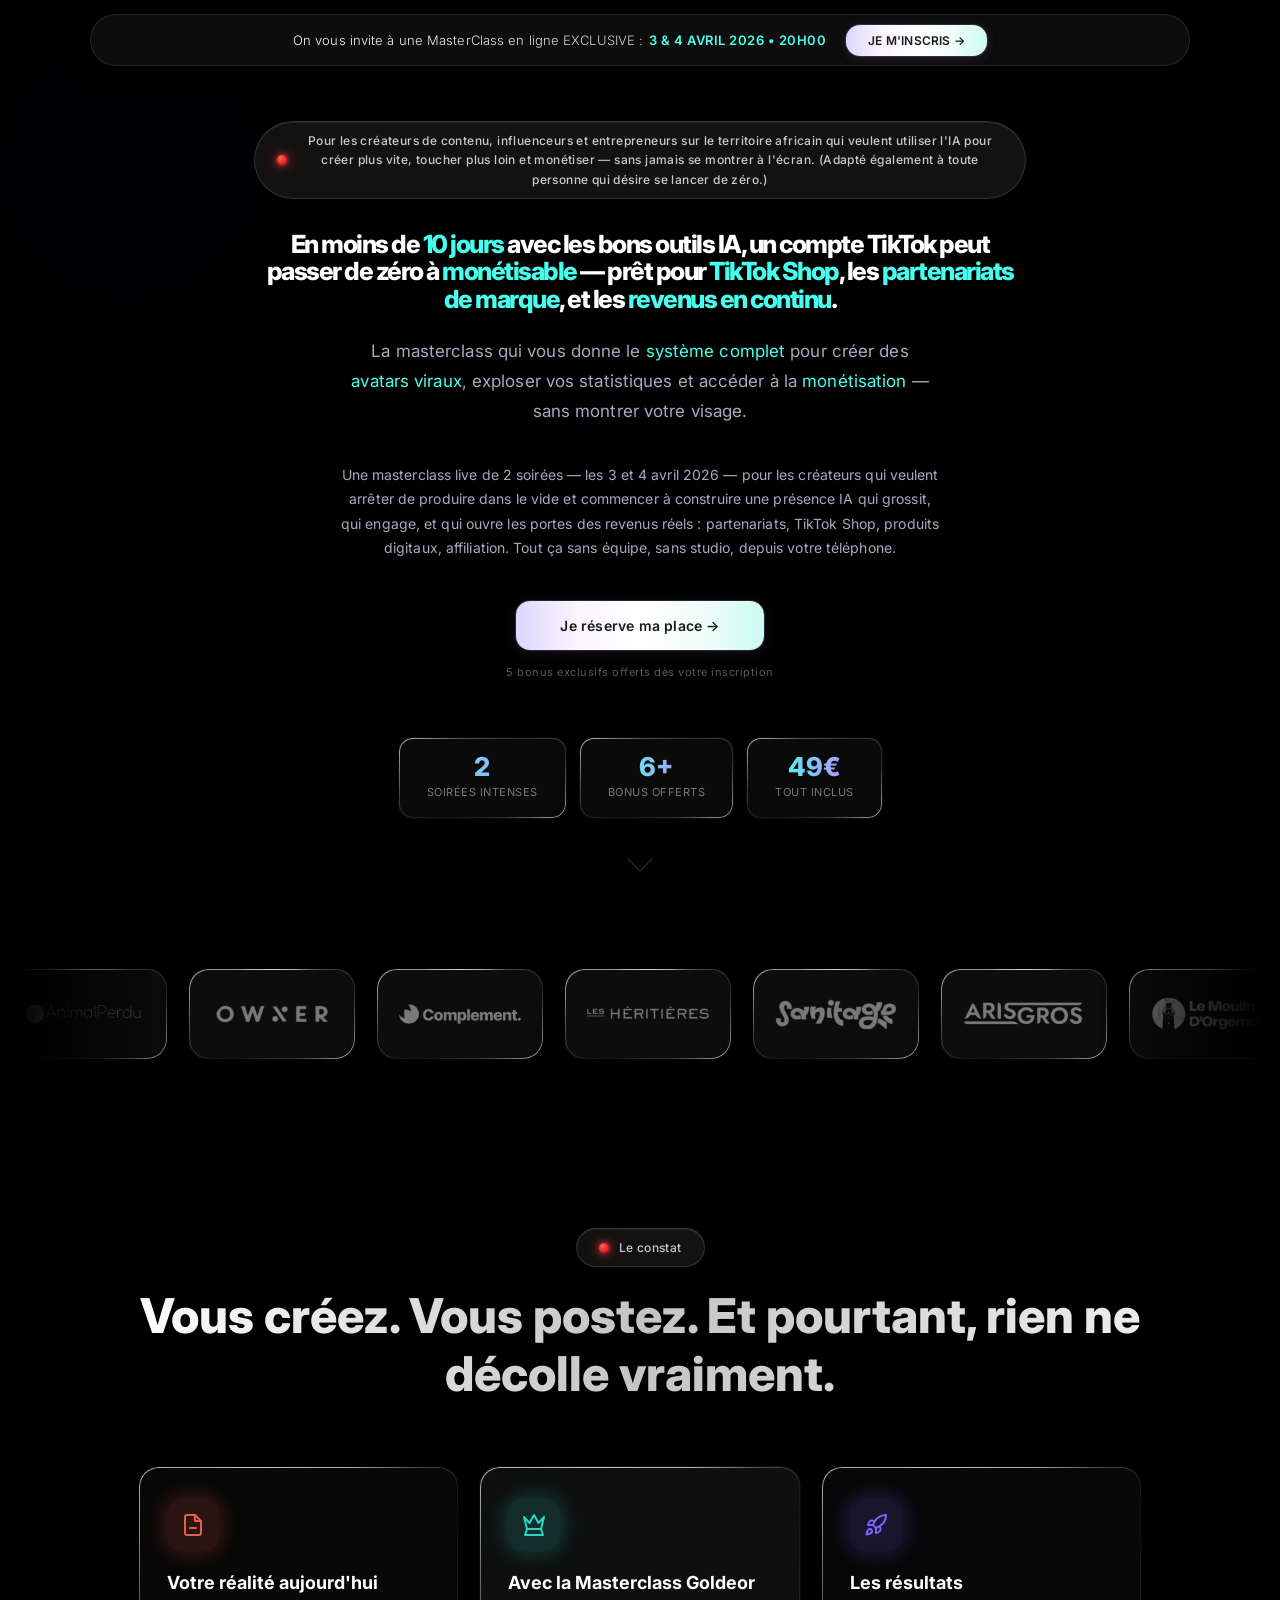
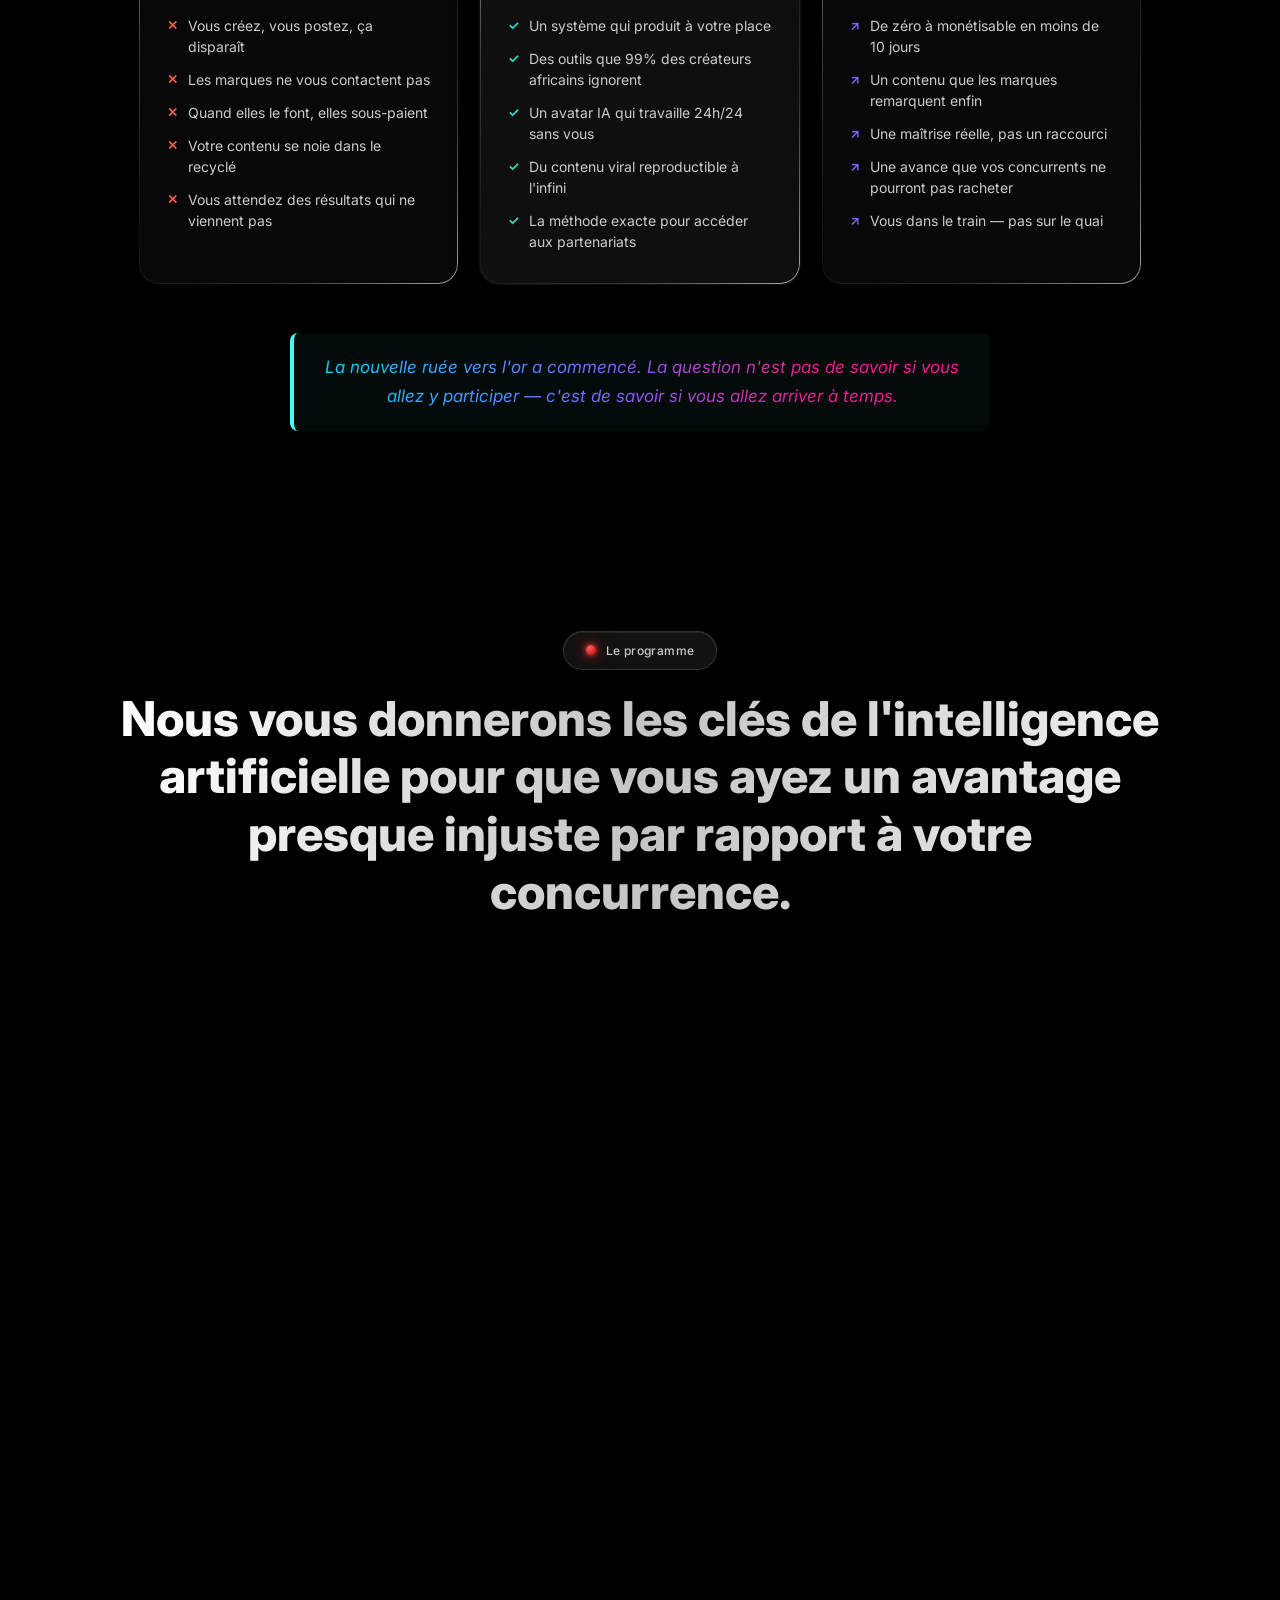
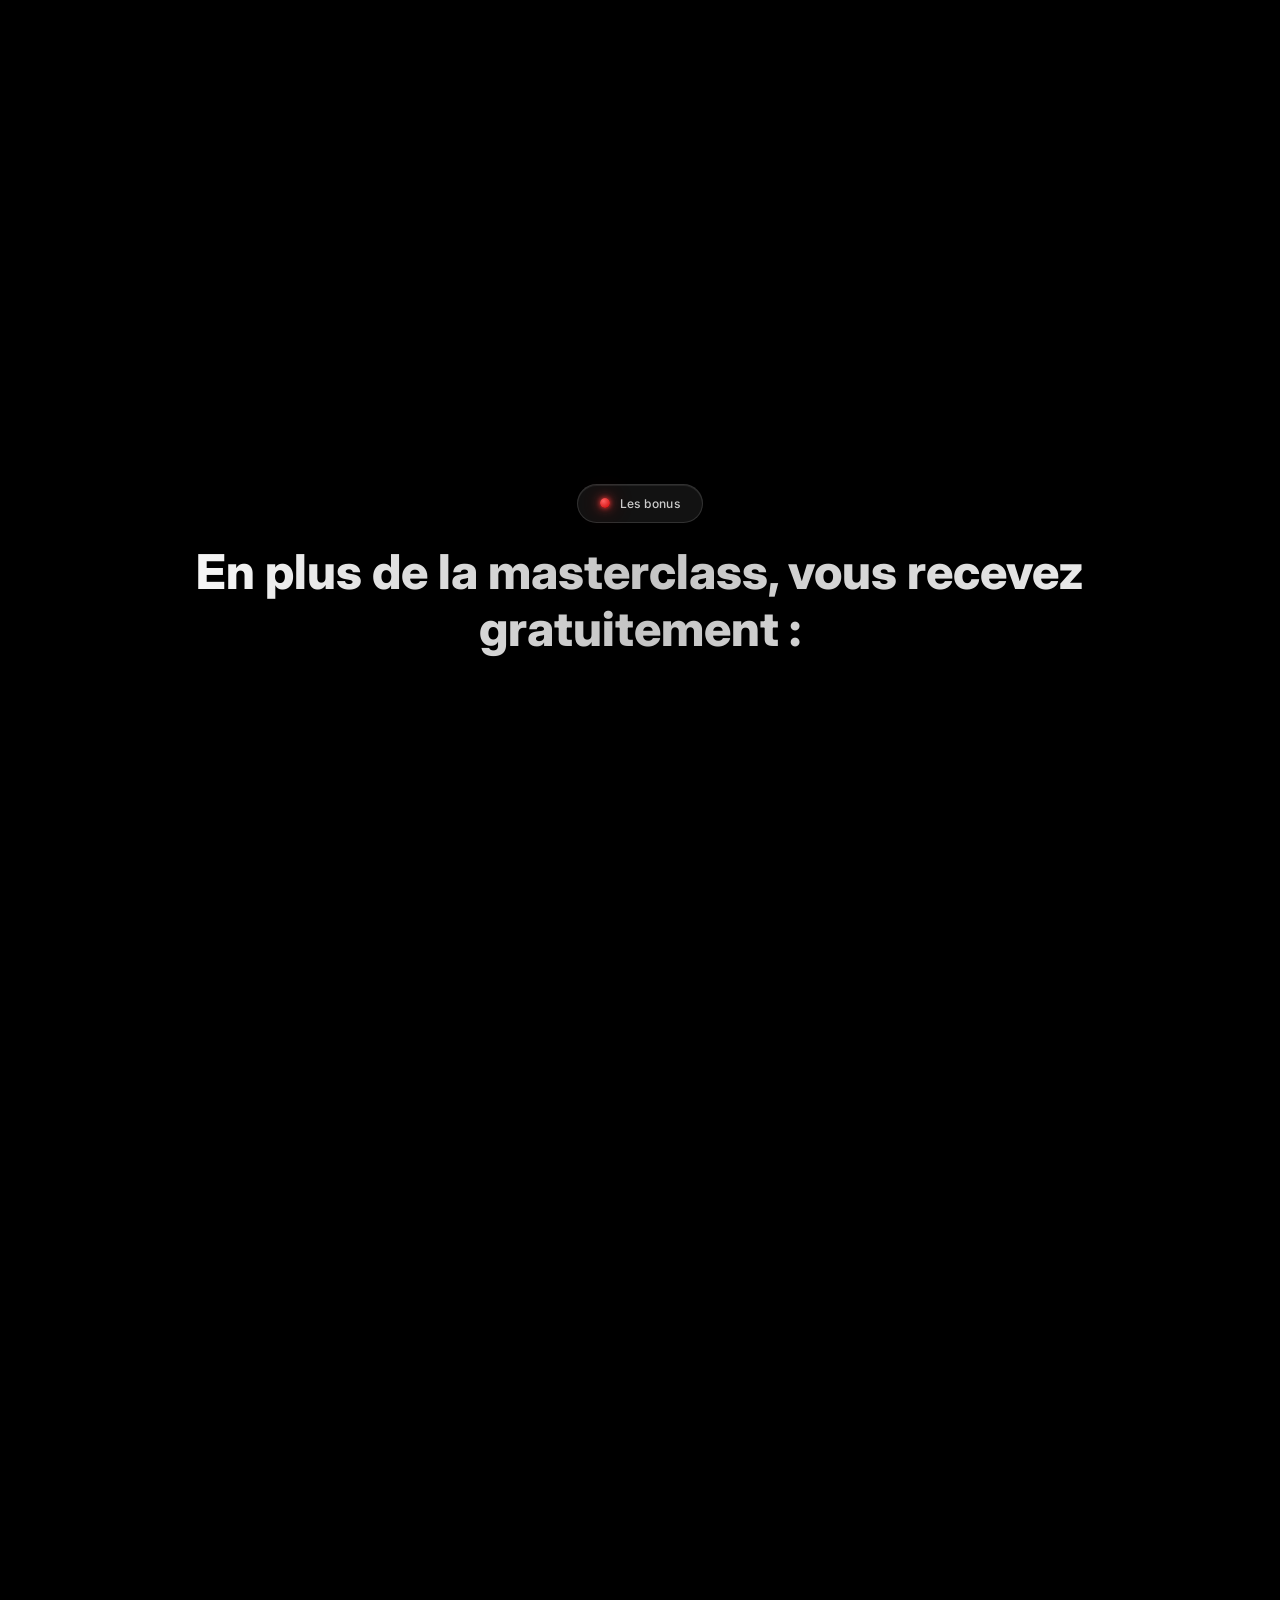
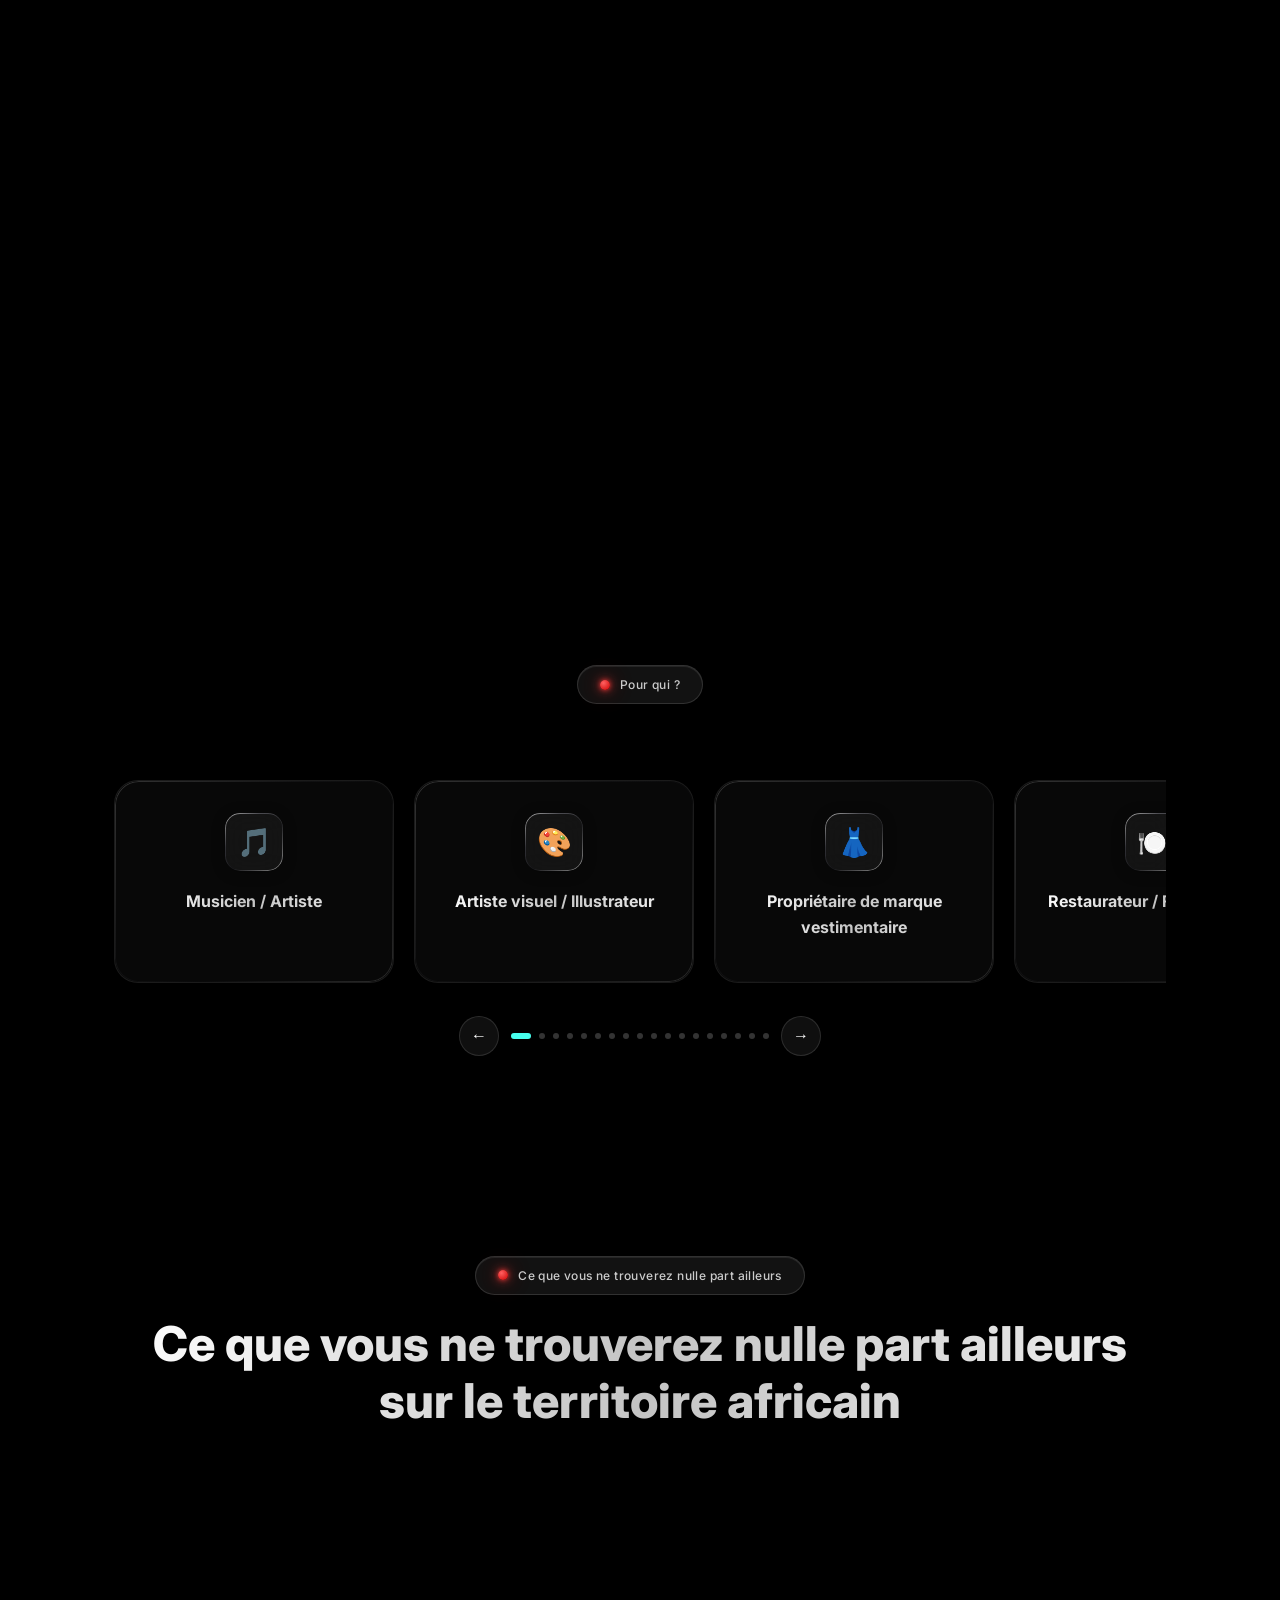
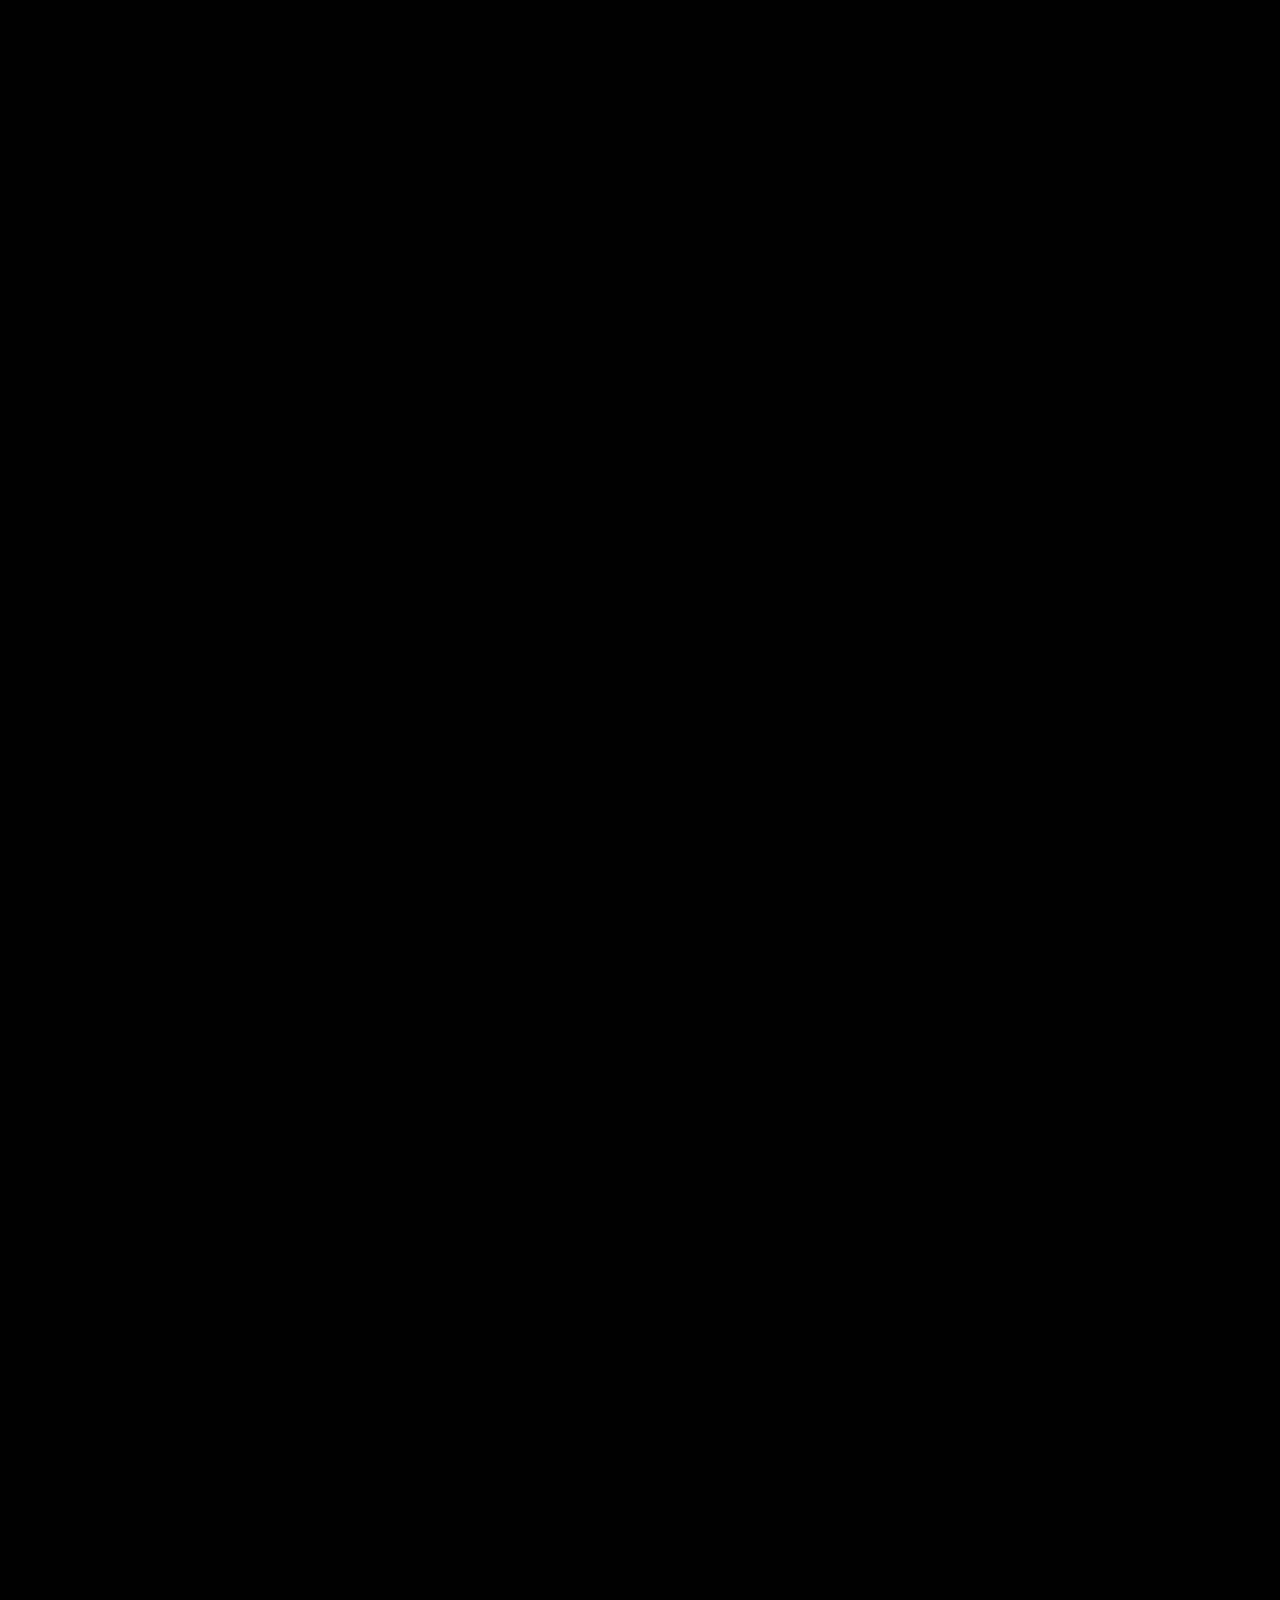
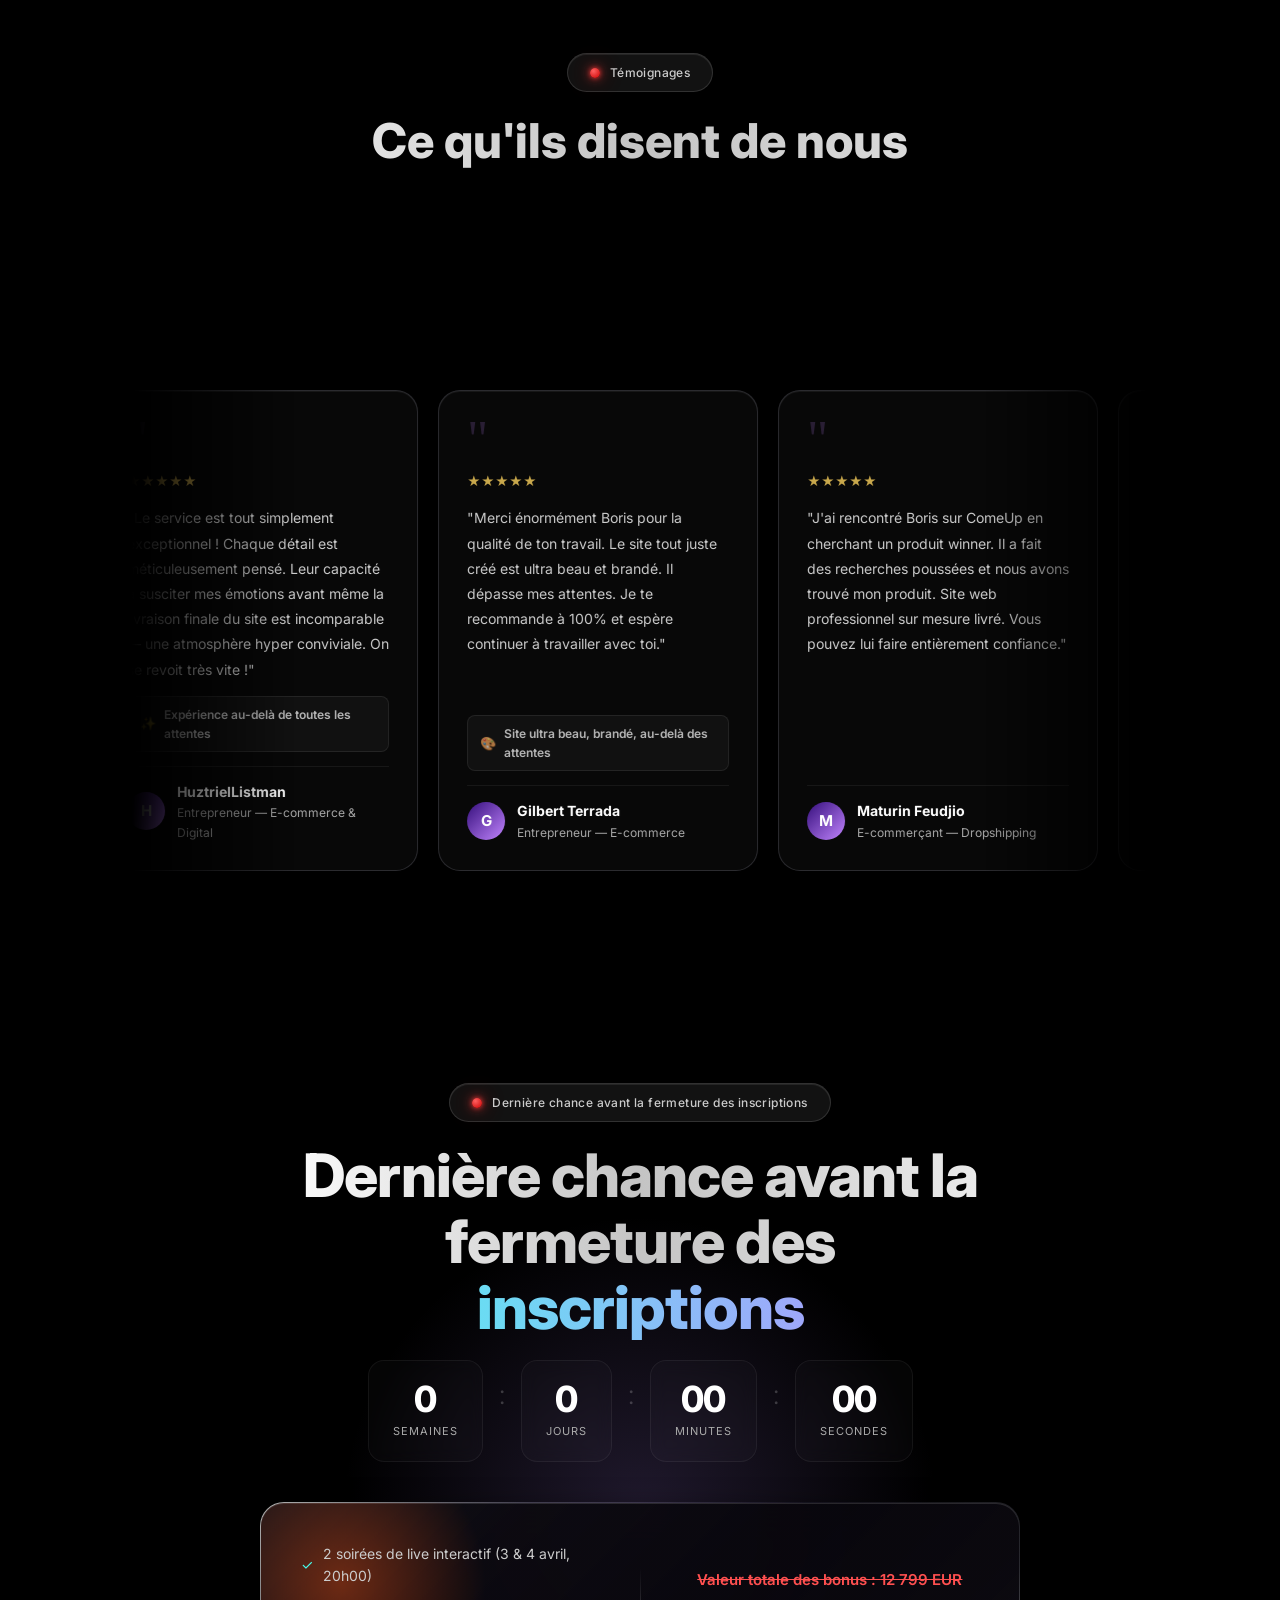
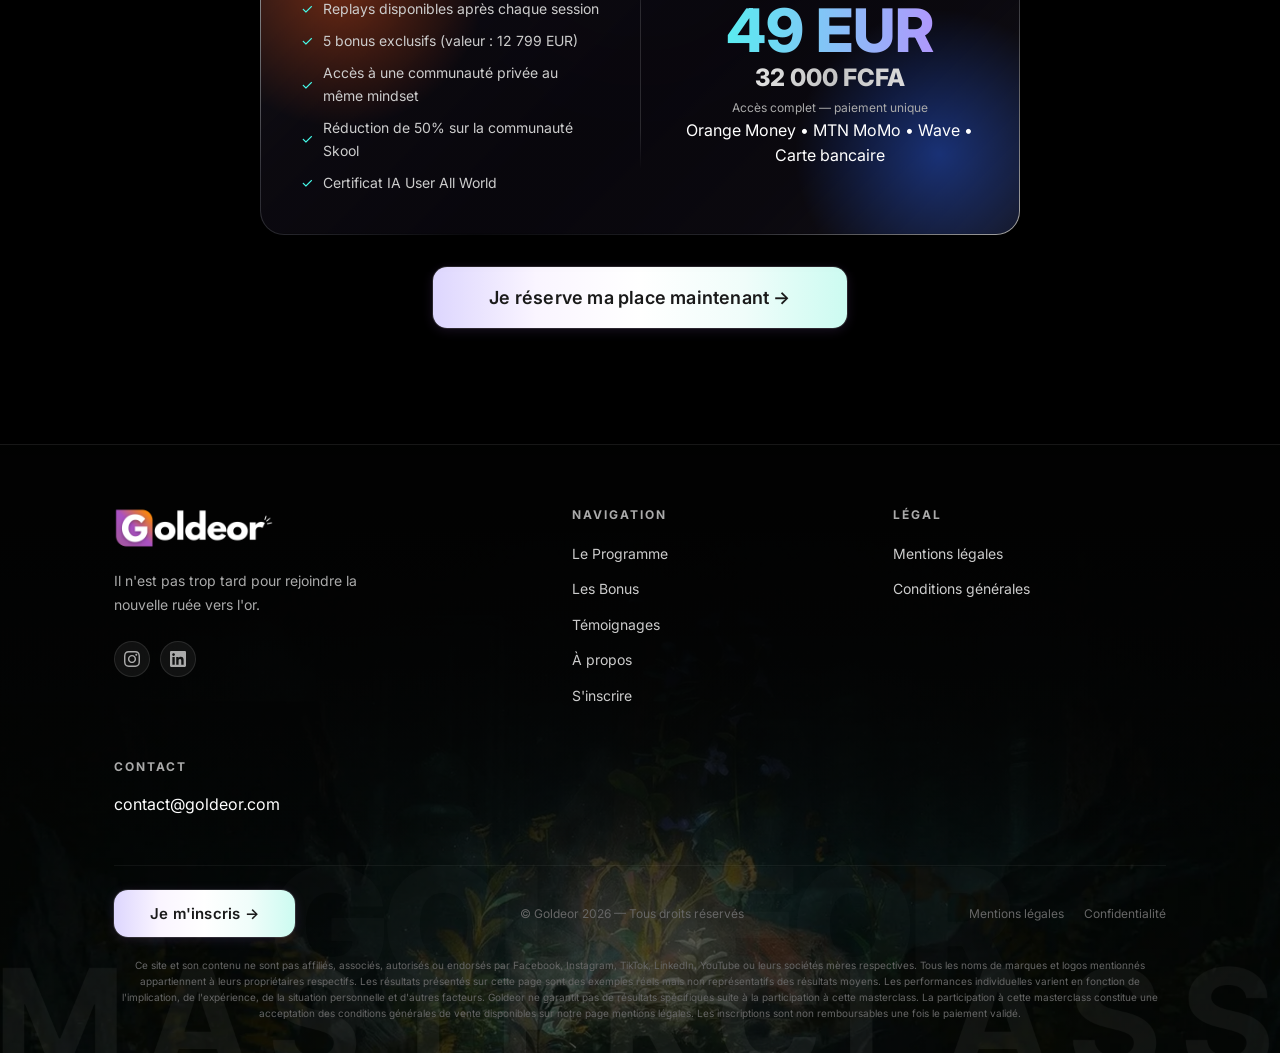
==== index.html @ 88803b0f "first commit" ====
<!DOCTYPE html>
<html lang="fr">
<head>
  <meta charset="UTF-8" />
  <meta name="viewport" content="width=device-width, initial-scale=1.0" />

  <!-- SEO -->
  <title>MasterClass Goldeor — De 0 à tes Premiers Revenus Digitaux | 3 & 4 Avril 2026</title>
  <meta name="description" content="La MasterClass qui t'apprend à générer tes premiers revenus en ligne. Stratégies concrètes, terrain réel, résultats mesurables. 3 & 4 Avril 2026." />

  <!-- OG -->
  <meta property="og:title" content="MasterClass Goldeor — Tes Premiers Revenus Digitaux" />
  <meta property="og:description" content="2 soirées pour enfin savoir comment ton business digital peut générer des revenus réels." />
  <meta property="og:type" content="website" />

  <!-- Google Fonts -->
  <link rel="preconnect" href="https://fonts.googleapis.com" />
  <link href="https://fonts.googleapis.com/css2?family=Inter:wght@300;400;500;600;700;800;900&family=Dancing+Script:wght@600&display=swap" rel="stylesheet" />

  <!-- CSS -->
  <link rel="stylesheet" href="css/styles.css" />
  <link rel="stylesheet" href="css/sticky-bar.css" />
  <link rel="stylesheet" href="css/hero.css" />
  <link rel="stylesheet" href="css/logos.css" />
  <link rel="stylesheet" href="css/probleme.css" />
  <link rel="stylesheet" href="css/programme.css" />
  <link rel="stylesheet" href="css/bonus.css" />
  <link rel="stylesheet" href="css/carousel-profils.css" />
  <link rel="stylesheet" href="css/avantages.css" />
  <link rel="stylesheet" href="css/fondateur.css" />
  <link rel="stylesheet" href="css/temoignages.css" />
  <link rel="stylesheet" href="css/cta-final.css" />
  <link rel="stylesheet" href="css/footer.css" />

  <!-- Style spécifique Variant B : Hero différent -->
  <style>
    /* Hero variant B — angle "résultat concret" */
    .hero__title .line-highlight {
      display: block;
      font-size: clamp(40px, 7vw, 88px);
      background: linear-gradient(to right, var(--gold), #f0d080);
      -webkit-background-clip: text;
      -webkit-text-fill-color: transparent;
      background-clip: text;
      line-height: 1;
    }

    .hero__social-proof {
      display: flex;
      align-items: center;
      gap: 12px;
      justify-content: center;
      margin-bottom: 24px;
    }

    .hero__avatars {
      display: flex;
    }

    .hero__avatar {
      width: 36px;
      height: 36px;
      border-radius: 50%;
      border: 2px solid var(--bg-page);
      background: linear-gradient(135deg, var(--accent-purple-dark), var(--accent-purple-light));
      display: flex;
      align-items: center;
      justify-content: center;
      font-size: 14px;
      font-weight: 700;
      color: white;
      margin-left: -10px;
    }

    .hero__avatar:first-child { margin-left: 0; }

    .hero__social-proof-text {
      font-size: 13px;
      color: var(--text-muted);
    }

    .hero__social-proof-text strong {
      color: var(--text-primary);
    }

    /* Waitlist style */
    .hero__waitlist {
      display: flex;
      align-items: center;
      gap: 12px;
      max-width: 480px;
      margin: 0 auto 16px;
      flex-wrap: wrap;
      justify-content: center;
    }

    .hero__waitlist-input {
      flex: 1;
      min-width: 220px;
      background: rgba(255,255,255,0.08);
      border: 1px solid rgba(255,255,255,0.15);
      border-radius: var(--btn-radius);
      padding: 14px 20px;
      color: var(--text-primary);
      font-family: 'Inter', sans-serif;
      font-size: 14px;
      outline: none;
      transition: border-color 0.3s;
    }

    .hero__waitlist-input::placeholder {
      color: var(--text-dim);
    }

    .hero__waitlist-input:focus {
      border-color: rgba(71,255,238,0.4);
    }
  </style>
</head>
<body>

  <!-- STICKY BAR -->
  <div class="sticky-bar" id="stickyBar">
    <div class="sticky-bar__inner">
      <p class="sticky-bar__text">
        <span class="sticky-bar__intro">On vous invite à une MasterClass en ligne EXCLUSIVE :</span>
        <span class="sticky-bar__date">3 &amp; 4 AVRIL 2026 &bull; 20H00</span>
      </p>
      <button class="sticky-bar__cta"
              onclick="document.getElementById('cta-final').scrollIntoView({behavior:'smooth'})">
        JE M'INSCRIS →
      </button>
    </div>
  </div>

  <!-- HERO — Variant B -->
  <section class="hero" id="hero">

    <!-- Vidéo de fond en boucle -->
    <video class="hero__video" autoplay muted loop playsinline>
      <source src="assets/images/Video hero.mp4" type="video/mp4">
    </video>
    <div class="hero__video-overlay"></div>

    <div class="hero__blobs">
      <div class="hero__blob hero__blob--1"></div>
      <div class="hero__blob hero__blob--2"></div>
      <div class="hero__blob hero__blob--3"></div>
    </div>

    <div class="hero__inner">

      <!-- Badge callout glassmorphique -->
      <div class="hero__badge">
        <span class="hero__badge-dot"></span>
        Pour les créateurs de contenu, influenceurs et entrepreneurs sur le territoire africain qui veulent utiliser l'IA pour créer plus vite, toucher plus loin et monétiser — sans jamais se montrer à l'écran. (Adapté également à toute personne qui désire se lancer de zéro.)
      </div>

      <!-- H1 -->
      <h1 class="hero__title">
        En moins de <span class="text-accent">10 jours</span> avec les bons outils IA, un compte TikTok peut passer de zéro à <span class="text-accent">monétisable</span> — prêt pour <span class="text-accent">TikTok Shop</span>, les <span class="text-accent">partenariats de marque</span>, et les <span class="text-accent">revenus en continu</span>.
      </h1>

      <!-- H2 subtitle -->
      <p class="hero__subtitle">
        La masterclass qui vous donne le <span class="text-accent">système complet</span> pour créer des <span class="text-accent">avatars viraux</span>, exploser vos statistiques et accéder à la <span class="text-accent">monétisation</span> — sans montrer votre visage.
      </p>

      <!-- Lead-in -->
      <p class="hero__leadin">
        Une masterclass live de 2 soirées — les 3 et 4 avril 2026 — pour les créateurs qui veulent arrêter de produire dans le vide et commencer à construire une présence IA qui grossit, qui engage, et qui ouvre les portes des revenus réels : partenariats, TikTok Shop, produits digitaux, affiliation. Tout ça sans équipe, sans studio, depuis votre téléphone.
      </p>

      <!-- CTA principal -->
      <button class="hero__cta-btn"
              onclick="document.getElementById('cta-final').scrollIntoView({behavior:'smooth'})">
        Je réserve ma place →
      </button>

      <!-- Micro-texte -->
      <p class="hero__micro">5 bonus exclusifs offerts dès votre inscription</p>

      <!-- Stats -->
      <div class="hero__stats">
        <div class="hero__stat">
          <div class="hero__stat-number">2</div>
          <div class="hero__stat-label">Soirées intenses</div>
        </div>
        <div class="hero__stat-divider"></div>
        <div class="hero__stat">
          <div class="hero__stat-number">6+</div>
          <div class="hero__stat-label">Bonus offerts</div>
        </div>
        <div class="hero__stat-divider"></div>
        <div class="hero__stat">
          <div class="hero__stat-number">49€</div>
          <div class="hero__stat-label">Tout inclus</div>
        </div>
      </div>
    </div>

    <div class="hero__scroll"
         onclick="document.querySelector('.logos').scrollIntoView({behavior:'smooth'})">
      <div class="hero__scroll-arrow"></div>
    </div>
  </section>

  <!-- LOGOS -->
  <section class="logos">
    <div class="logos__track-wrapper">
      <div class="logos__track">
        <!-- Série 1 -->
        <div class="logos__card"><img src="assets/images/logos/animalperdu.png" alt="Animal Perdu Assistance" /></div>
        <div class="logos__card"><img src="assets/images/logos/owner.png" alt="Owner Technology" /></div>
        <div class="logos__card"><img src="assets/images/logos/complement.png" alt="Complement Education" /></div>
        <div class="logos__card"><img src="assets/images/logos/heritières.png" alt="Les Héritières" /></div>
        <div class="logos__card"><img src="assets/images/logos/sanitage.png" alt="Sanitage" /></div>
        <div class="logos__card"><img src="assets/images/logos/arisgros.png" alt="Les Arisgros" /></div>
        <div class="logos__card"><img src="assets/images/logos/moulin-dorgemont.png" alt="Le Moulin d'Orgement" /></div>
        <div class="logos__card"><img src="assets/images/logos/rentisi.png" alt="Rentisi" /></div>
        <div class="logos__card"><img src="assets/images/logos/retinea.png" alt="Retinea Centre Ophtalmologique" /></div>
        <!-- Série 2 — dupliquée pour le scroll infini -->
        <div class="logos__card"><img src="assets/images/logos/animalperdu.png" alt="Animal Perdu Assistance" /></div>
        <div class="logos__card"><img src="assets/images/logos/owner.png" alt="Owner Technology" /></div>
        <div class="logos__card"><img src="assets/images/logos/complement.png" alt="Complement Education" /></div>
        <div class="logos__card"><img src="assets/images/logos/heritières.png" alt="Les Héritières" /></div>
        <div class="logos__card"><img src="assets/images/logos/sanitage.png" alt="Sanitage" /></div>
        <div class="logos__card"><img src="assets/images/logos/arisgros.png" alt="Les Arisgros" /></div>
        <div class="logos__card"><img src="assets/images/logos/moulin-dorgemont.png" alt="Le Moulin d'Orgement" /></div>
        <div class="logos__card"><img src="assets/images/logos/rentisi.png" alt="Rentisi" /></div>
        <div class="logos__card"><img src="assets/images/logos/retinea.png" alt="Retinea Centre Ophtalmologique" /></div>
      </div>
    </div>
  </section>

  <!-- PROBLÈME -->
  <section class="probleme section" id="probleme">
    <div class="container">
      <div class="probleme__header">
        <div class="badge-pill"><span class="hero__badge-dot"></span>Le constat</div>
        <h2 class="probleme__title">
          Vous créez. Vous postez. Et pourtant, rien ne décolle vraiment.
        </h2>
      </div>

      <div class="problem-blocks">

        <!-- BLOC 1 — Réalité -->
        <div class="problem-card">
          <div class="problem-card__icon problem-card__icon--red">
            <svg width="24" height="24" viewBox="0 0 24 24" fill="none" stroke="currentColor" stroke-width="2" stroke-linecap="round" stroke-linejoin="round">
              <path d="M14 2H6a2 2 0 0 0-2 2v16a2 2 0 0 0 2 2h12a2 2 0 0 0 2-2V8z"/><polyline points="14 2 14 8 20 8"/><line x1="9" y1="15" x2="15" y2="15"/>
            </svg>
          </div>
          <h3 class="problem-card__title">Votre réalité aujourd'hui</h3>
          <ul class="problem-card__list problem-card__list--negative">
            <li>Vous créez, vous postez, ça disparaît</li>
            <li>Les marques ne vous contactent pas</li>
            <li>Quand elles le font, elles sous-paient</li>
            <li>Votre contenu se noie dans le recyclé</li>
            <li>Vous attendez des résultats qui ne viennent pas</li>
          </ul>
        </div>

        <!-- BLOC 2 — Solution (carte centrale) -->
        <div class="problem-card problem-card--active">
          <div class="problem-card__icon problem-card__icon--cyan">
            <svg width="24" height="24" viewBox="0 0 24 24" fill="none" stroke="currentColor" stroke-width="2" stroke-linecap="round" stroke-linejoin="round">
              <path d="M2 4l3 12h14l3-12-5.5 6L12 2 7.5 10 2 4z"/><path d="M5 16l-2 6h18l-2-6"/>
            </svg>
          </div>
          <h3 class="problem-card__title">Avec la Masterclass Goldeor</h3>
          <ul class="problem-card__list problem-card__list--positive">
            <li>Un système qui produit à votre place</li>
            <li>Des outils que 99% des créateurs africains ignorent</li>
            <li>Un avatar IA qui travaille 24h/24 sans vous</li>
            <li>Du contenu viral reproductible à l'infini</li>
            <li>La méthode exacte pour accéder aux partenariats</li>
          </ul>
        </div>

        <!-- BLOC 3 — Résultats -->
        <div class="problem-card">
          <div class="problem-card__icon problem-card__icon--purple">
            <svg width="24" height="24" viewBox="0 0 24 24" fill="none" stroke="currentColor" stroke-width="2" stroke-linecap="round" stroke-linejoin="round">
              <path d="M4.5 16.5c-1.5 1.26-2 5-2 5s3.74-.5 5-2c.71-.84.7-2.13-.09-2.91a2.18 2.18 0 0 0-2.91-.09z"/><path d="M12 15l-3-3a22 22 0 0 1 2-3.95A12.88 12.88 0 0 1 22 2c0 2.72-.78 7.5-6 11a22.35 22.35 0 0 1-4 2z"/><path d="M9 12H4s.55-3.03 2-4c1.62-1.08 5 0 5 0"/><path d="M12 15v5s3.03-.55 4-2c1.08-1.62 0-5 0-5"/>
            </svg>
          </div>
          <h3 class="problem-card__title">Les résultats</h3>
          <ul class="problem-card__list problem-card__list--results">
            <li>De zéro à monétisable en moins de 10 jours</li>
            <li>Un contenu que les marques remarquent enfin</li>
            <li>Une maîtrise réelle, pas un raccourci</li>
            <li>Une avance que vos concurrents ne pourront pas racheter</li>
            <li>Vous dans le train — pas sur le quai</li>
          </ul>
        </div>

      </div>

      <!-- Phrase finale -->
      <div class="problem-quote">
        <p>La nouvelle ruée vers l'or a commencé. La question n'est pas de savoir si vous allez y participer — c'est de savoir si vous allez arriver à temps.</p>
      </div>
    </div>
  </section>

  <!-- PROGRAMME -->
  <section class="programme section" id="programme">
    <div class="container">
      <div class="programme__header">
        <div class="badge-pill"><span class="hero__badge-dot"></span>Le programme</div>
        <h2 class="programme__title">Nous vous donnerons les clés de l'intelligence artificielle pour que vous ayez un avantage presque injuste par rapport à votre concurrence.</h2>
      </div>

      <div class="programme__sessions">

        <!-- ── Soirée 1 ── -->
        <div class="prog-card prog-card--1 reveal">
          <div class="prog-card__badge">
            <svg viewBox="0 0 24 24" fill="none" stroke="white" stroke-width="1.6" stroke-linecap="round" stroke-linejoin="round">
              <polygon points="12,2 22,8.5 12,15 2,8.5"/>
              <polyline points="2,12 12,18.5 22,12" opacity="0.65"/>
              <polyline points="2,15.5 12,22 22,15.5" opacity="0.35"/>
            </svg>
          </div>
          <div class="prog-card__meta">Soirée 1</div>
          <div class="prog-card__day">Vendredi 3 Avril 2026 • 20H00</div>
          <div class="prog-card__divider"><span>Au programme</span></div>
          <ul class="prog-card__modules">
            <li class="prog-card__module">
              <span class="prog-card__check">✓</span>
              <span><strong>MODULE 01</strong> — Le kit de marque complet qui fait que vos clients vous reconnaissent, vous font confiance et vous choisissent — avant même d'avoir lu une seule ligne de votre offre</span>
            </li>
            <li class="prog-card__module">
              <span class="prog-card__check">✓</span>
              <span><strong>MODULE 02</strong> — Votre site professionnel conçu en moins de temps qu'il n'en faut à un designer à qui vous paieriez des centaines de milliers de FCFA pour un site qui prend trois mois à livrer</span>
            </li>
            <li class="prog-card__module">
              <span class="prog-card__check">✓</span>
              <span><strong>MODULE 03</strong> — La méthode publicitaire Meta adaptée au budget et à la maturité de votre entreprise — et les visuels IA illimités qui font cliquer exactement votre cible</span>
            </li>
            <li class="prog-card__module">
              <span class="prog-card__check">✓</span>
              <span><strong>MODULE 04</strong> — Faites la promotion de votre marque, de vos produits physiques ou digitaux avec des influenceurs IA au rendu ultra-réaliste — sans acteurs, sans tournage, sans studio. Juste une connexion internet.</span>
            </li>
            <li class="prog-card__module">
              <span class="prog-card__check">✓</span>
              <span><strong>MODULE 05</strong> — Les mots exacts qui déclenchent l'achat — le copywriting qui touche votre client au point précis où il ne peut plus dire non</span>
            </li>
            <li class="prog-card__module">
              <span class="prog-card__check">✓</span>
              <span><strong>MODULE 06</strong> — La recette LinkedIn pour passer de profil invisible à référence reconnue dans votre secteur — avec les stratégies de publication qui fonctionnent sur le territoire africain</span>
            </li>
            <li class="prog-card__module">
              <span class="prog-card__check">✓</span>
              <span><strong>MODULE 07</strong> — L'art du carrousel viral qui force le swipe, génère des partages, et transforme chaque post en machine d'acquisition gratuite</span>
            </li>
          </ul>
          <button class="prog-card__cta"
                  onclick="document.getElementById('cta-final').scrollIntoView({behavior:'smooth'})">
            Je m'inscris →
          </button>
        </div>

        <!-- ── Soirée 2 ── -->
        <div class="prog-card prog-card--2 reveal reveal--delay-2">
          <div class="prog-card__badge">
            <svg viewBox="0 0 24 24" fill="none" stroke="white" stroke-width="1.6" stroke-linecap="round" stroke-linejoin="round">
              <polyline points="3,17 8,11 13,14 21,4"/>
              <polyline points="17,4 21,4 21,8"/>
            </svg>
          </div>
          <div class="prog-card__meta">Soirée 2</div>
          <div class="prog-card__day">Samedi 4 Avril 2026 • 20H00</div>
          <div class="prog-card__divider"><span>Au programme</span></div>
          <ul class="prog-card__modules">
            <li class="prog-card__module">
              <span class="prog-card__check">✓</span>
              <span><strong>MODULE 08</strong> — Les niches sur les réseaux sociaux qui permettent de croître et d'accéder à la monétisation le plus rapidement — sans jamais montrer son visage</span>
            </li>
            <li class="prog-card__module">
              <span class="prog-card__check">✓</span>
              <span><strong>MODULE 09</strong> — Créez et lancez votre avatar IA : votre clone digital qui produit du contenu, représente votre marque et travaille 24h/24 — sans vous</span>
            </li>
            <li class="prog-card__module">
              <span class="prog-card__check">✓</span>
              <span><strong>MODULE 10</strong> — Profitez du courant de viralité qu'apporte la création de contenu IA pour lancer votre présence TikTok et atteindre vos premiers milliers d'abonnés</span>
            </li>
            <li class="prog-card__module">
              <span class="prog-card__check">✓</span>
              <span><strong>MODULE 11</strong> — Vos propres mini-films de marque cinématographiques — produits avec l'IA, sans caméra, sans équipe, sans budget de production</span>
            </li>
            <li class="prog-card__module">
              <span class="prog-card__check">✓</span>
              <span><strong>MODULE 12</strong> — Les bases de montage qui vous permettront d'éditer rapidement vos vidéos vous-même — sans recourir à un monteur professionnel</span>
            </li>
            <li class="prog-card__module">
              <span class="prog-card__check">✓</span>
              <span><strong>MODULE 13</strong> — Créez votre produit digital pour commercialiser votre expertise et générer des revenus auprès des personnes prêtes à payer pour ce que vous savez faire</span>
            </li>
            <li class="prog-card__module">
              <span class="prog-card__check">✓</span>
              <span><strong>MODULE 14</strong> — Apprenez à maîtriser Google Veo, le premier outil de génération de vidéo IA au monde</span>
            </li>
            <li class="prog-card__module">
              <span class="prog-card__check">✓</span>
              <span><strong>MODULE 15</strong> — Apprenez à maîtriser Google Nano Banana, le premier outil de génération d'image au monde</span>
            </li>
          </ul>
          <button class="prog-card__cta"
                  onclick="document.getElementById('cta-final').scrollIntoView({behavior:'smooth'})">
            Je m'inscris →
          </button>
        </div>

      </div>

    </div>
  </section>

  <!-- BONUS -->
  <section class="bonus section" id="bonus">
    <div class="container">
      <div class="bonus__header">
        <div class="badge-pill"><span class="hero__badge-dot"></span>Les bonus</div>
        <h2 class="bonus__title">En plus de la masterclass, vous recevez gratuitement :</h2>
      </div>

      <div class="bonus__grid">
        <div class="bonus__card reveal reveal--delay-1">
          <span class="bonus__badge">OFFERT</span>
          <div class="bonus__card-orb">
            <div class="bonus__card-ring bonus__card-ring--2"></div>
            <div class="bonus__card-ring bonus__card-ring--1"></div>
            <div class="bonus__card-icon-wrap">
              <span class="bonus__card-icon">📋</span>
            </div>
          </div>
          <span class="bonus__card-value">Valeur : 300 EUR</span>
          <h3 class="bonus__card-title">+100 Templates Canva prêts à l'emploi pour votre marque (posts, stories, carrousels, bannières LinkedIn, affiches)</h3>
          <div class="bonus__card-time">
            <span class="bonus__card-time-before">Avant : <strong>6 mois</strong></span>
            <span class="bonus__card-time-today">Aujourd'hui : <strong>1 journée</strong></span>
          </div>
        </div>
        <div class="bonus__card reveal reveal--delay-2">
          <span class="bonus__badge">OFFERT</span>
          <div class="bonus__card-orb">
            <div class="bonus__card-ring bonus__card-ring--2"></div>
            <div class="bonus__card-ring bonus__card-ring--1"></div>
            <div class="bonus__card-icon-wrap">
              <span class="bonus__card-icon">📸</span>
            </div>
          </div>
          <span class="bonus__card-value">Valeur : 5 000 EUR</span>
          <h3 class="bonus__card-title">Séquence complète de prompts pour réaliser vos shootings virtuels, lookbooks et visuels de marque — sans photographe, sans lieu de shooting coûteux, sans influenceur, sans équipements professionnels</h3>
          <div class="bonus__card-time">
            <span class="bonus__card-time-before">Avant : <strong>3 à 5 ans</strong></span>
            <span class="bonus__card-time-today">Aujourd'hui : <strong>1 semaine</strong></span>
          </div>
        </div>
        <div class="bonus__card reveal reveal--delay-3">
          <span class="bonus__badge">OFFERT</span>
          <div class="bonus__card-orb">
            <div class="bonus__card-ring bonus__card-ring--2"></div>
            <div class="bonus__card-ring bonus__card-ring--1"></div>
            <div class="bonus__card-icon-wrap">
              <span class="bonus__card-icon">📖</span>
            </div>
          </div>
          <span class="bonus__card-value">Valeur : 300 EUR</span>
          <h3 class="bonus__card-title">Le Guide des 1000 Accroches qui ont marché depuis 1900 — classées par secteur, émotion et plateforme, adaptées au marché africain francophone</h3>
          <div class="bonus__card-time">
            <span class="bonus__card-time-before">Avant : <strong>toute une vie</strong></span>
            <span class="bonus__card-time-today">Aujourd'hui : <strong>immédiat</strong></span>
          </div>
        </div>
        <div class="bonus__card reveal reveal--delay-4">
          <span class="bonus__badge">OFFERT</span>
          <div class="bonus__card-orb">
            <div class="bonus__card-ring bonus__card-ring--2"></div>
            <div class="bonus__card-ring bonus__card-ring--1"></div>
            <div class="bonus__card-icon-wrap">
              <span class="bonus__card-icon">🔥</span>
            </div>
          </div>
          <span class="bonus__card-value">Valeur : 7 000 EUR</span>
          <h3 class="bonus__card-title">Arsenal Complet de Prompts pour créer des histoires virales sur les réseaux sociaux</h3>
          <div class="bonus__card-time">
            <span class="bonus__card-time-before">Avant : <strong>7 ans</strong></span>
            <span class="bonus__card-time-today">Aujourd'hui : <strong>4 heures</strong></span>
          </div>
        </div>
        <div class="bonus__card reveal reveal--delay-5">
          <span class="bonus__badge">OFFERT</span>
          <div class="bonus__card-orb">
            <div class="bonus__card-ring bonus__card-ring--2"></div>
            <div class="bonus__card-ring bonus__card-ring--1"></div>
            <div class="bonus__card-icon-wrap">
              <span class="bonus__card-icon">🏆</span>
            </div>
          </div>
          <span class="bonus__card-value">Valeur : 199 EUR</span>
          <h3 class="bonus__card-title">Accès à la communauté privée Skool avec réduction de 50% sur le prix de la formation + Certificat IA User All World délivré à la fin</h3>
        </div>
        <div class="bonus__card reveal reveal--delay-1">
          <span class="bonus__badge">OFFERT</span>
          <div class="bonus__card-orb">
            <div class="bonus__card-ring bonus__card-ring--2"></div>
            <div class="bonus__card-ring bonus__card-ring--1"></div>
            <div class="bonus__card-icon-wrap">
              <span class="bonus__card-icon">🎬</span>
            </div>
          </div>
          <span class="bonus__card-value">Valeur : 3 000 EUR</span>
          <h3 class="bonus__card-title">Accès aux replays des 2 soirées — revoyez chaque module autant de fois que nécessaire pour maîtriser chaque outil à votre rythme</h3>
          <div class="bonus__card-time">
            <span class="bonus__card-time-before">Avant : <strong>impossible</strong></span>
            <span class="bonus__card-time-today">Aujourd'hui : <strong>illimité</strong></span>
          </div>
        </div>
      </div>

      <div class="bonus__total reveal">

        <!-- Zone visuelle : dual aurora + grille dots + cadres imbriqués + coffre -->
        <div class="bonus__total-visual">
          <div class="bonus__total-dots bonus__total-dots--l"></div>
          <div class="bonus__total-dots bonus__total-dots--r"></div>
          <div class="btf btf-4">
            <div class="btf btf-3">
              <div class="btf btf-2">
                <div class="btf btf-1">
                  <div class="bonus__total-icon">
                    <svg width="64" height="64" viewBox="0 0 64 64" fill="none" xmlns="http://www.w3.org/2000/svg">
                      <!-- Ombre au sol -->
                      <ellipse cx="32" cy="62" rx="20" ry="3" fill="rgba(0,0,0,0.4)"/>
                      <!-- Corps du coffre -->
                      <rect x="7" y="30" width="50" height="27" rx="3" fill="#6B3A1F"/>
                      <rect x="7" y="30" width="50" height="6" fill="#7C4523"/>
                      <!-- Couvercle bombé -->
                      <path d="M7 30 C7 18 13 13 32 13 C51 13 57 18 57 30 Z" fill="#7A4422"/>
                      <path d="M11 29 C11 20 16 16 32 16 C48 16 53 20 53 29 Z" fill="#956035"/>
                      <!-- Bande métal couvercle -->
                      <path d="M9 27 Q9 20 32 18 Q55 20 55 27" stroke="#C9A84C" stroke-width="3.5" fill="none" stroke-linecap="round"/>
                      <!-- Bandes métal corps -->
                      <rect x="7" y="37" width="50" height="3.5" rx="1" fill="#C9A84C"/>
                      <rect x="7" y="48" width="50" height="3.5" rx="1" fill="#C9A84C"/>
                      <!-- Rivets -->
                      <circle cx="13" cy="38.75" r="2" fill="#E8C76A"/>
                      <circle cx="51" cy="38.75" r="2" fill="#E8C76A"/>
                      <circle cx="13" cy="49.75" r="2" fill="#E8C76A"/>
                      <circle cx="51" cy="49.75" r="2" fill="#E8C76A"/>
                      <!-- Serrure centrale -->
                      <rect x="26" y="27" width="12" height="9" rx="2" fill="#C9A84C"/>
                      <rect x="28" y="29" width="8" height="6" rx="1.5" fill="#6B3A1F"/>
                      <circle cx="32" cy="32" r="1.8" fill="#3A1F08"/>
                      <rect x="31.1" y="33" width="1.8" height="2" rx="0.5" fill="#3A1F08"/>
                      <!-- Veines bois -->
                      <line x1="18" y1="33" x2="18" y2="57" stroke="rgba(0,0,0,0.10)" stroke-width="1"/>
                      <line x1="32" y1="33" x2="32" y2="57" stroke="rgba(0,0,0,0.10)" stroke-width="1"/>
                      <line x1="46" y1="33" x2="46" y2="57" stroke="rgba(0,0,0,0.10)" stroke-width="1"/>
                      <!-- Chaîne gauche -->
                      <path d="M7 39 Q0 39 0 44 Q0 49 7 49" stroke="#999" stroke-width="2.5" fill="none" stroke-linecap="round"/>
                      <ellipse cx="1" cy="41" rx="1.8" ry="2.4" stroke="#BBB" stroke-width="1.5" fill="rgba(0,0,0,0.2)" transform="rotate(-20 1 41)"/>
                      <ellipse cx="1" cy="47" rx="1.8" ry="2.4" stroke="#BBB" stroke-width="1.5" fill="rgba(0,0,0,0.2)" transform="rotate(20 1 47)"/>
                      <!-- Chaîne droite -->
                      <path d="M57 39 Q64 39 64 44 Q64 49 57 49" stroke="#999" stroke-width="2.5" fill="none" stroke-linecap="round"/>
                      <ellipse cx="63" cy="41" rx="1.8" ry="2.4" stroke="#BBB" stroke-width="1.5" fill="rgba(0,0,0,0.2)" transform="rotate(20 63 41)"/>
                      <ellipse cx="63" cy="47" rx="1.8" ry="2.4" stroke="#BBB" stroke-width="1.5" fill="rgba(0,0,0,0.2)" transform="rotate(-20 63 47)"/>
                      <!-- Ornements coins couvercle -->
                      <circle cx="11" cy="16" r="2.5" fill="#C9A84C" opacity="0.9"/>
                      <circle cx="53" cy="16" r="2.5" fill="#C9A84C" opacity="0.9"/>
                    </svg>
                  </div>
                </div>
              </div>
            </div>
          </div>
        </div>

        <p class="bonus__total-label">Valeur totale des bonus :</p>
        <p class="bonus__total-value"><span data-count-accel="12799" data-suffix=" EUR" data-duration="3000">0 EUR</span></p>
        <p class="bonus__total-note">Vous obtenez le tout gratuitement à 0 €</p>
      </div>
    </div>
  </section>

  <!-- PROFILS -->
  <section class="profils section" id="profils">
    <div class="container">
      <div class="profils__header">
        <div class="badge-pill"><span class="hero__badge-dot"></span>Pour qui ?</div>
      </div>

      <div class="profils__carousel">
        <div class="profils__track-wrapper">
          <div class="profils__track">
            <div class="profils__card"><div class="profils__card-emoji">🎵</div><h3 class="profils__card-title">Musicien / Artiste</h3></div>
            <div class="profils__card"><div class="profils__card-emoji">🎨</div><h3 class="profils__card-title">Artiste visuel / Illustrateur</h3></div>
            <div class="profils__card"><div class="profils__card-emoji">👗</div><h3 class="profils__card-title">Propriétaire de marque vestimentaire</h3></div>
            <div class="profils__card"><div class="profils__card-emoji">🍽️</div><h3 class="profils__card-title">Restaurateur / Food creator</h3></div>
            <div class="profils__card"><div class="profils__card-emoji">💄</div><h3 class="profils__card-title">Maquilleuse / Beauty creator</h3></div>
            <div class="profils__card"><div class="profils__card-emoji">📦</div><h3 class="profils__card-title">E-commerçant</h3></div>
            <div class="profils__card"><div class="profils__card-emoji">✂️</div><h3 class="profils__card-title">Coiffeur / Barbier</h3></div>
            <div class="profils__card"><div class="profils__card-emoji">📸</div><h3 class="profils__card-title">Photographe</h3></div>
            <div class="profils__card"><div class="profils__card-emoji">🎬</div><h3 class="profils__card-title">Vidéaste</h3></div>
            <div class="profils__card"><div class="profils__card-emoji">🧘</div><h3 class="profils__card-title">Coach bien-être / Fitness</h3></div>
            <div class="profils__card"><div class="profils__card-emoji">🌺</div><h3 class="profils__card-title">Créateur lifestyle africain</h3></div>
            <div class="profils__card"><div class="profils__card-emoji">📚</div><h3 class="profils__card-title">Auteur / Écrivain</h3></div>
            <div class="profils__card"><div class="profils__card-emoji">🎮</div><h3 class="profils__card-title">Gamer / Streamer</h3></div>
            <div class="profils__card"><div class="profils__card-emoji">✈️</div><h3 class="profils__card-title">Travel creator / Nomade digital</h3></div>
            <div class="profils__card"><div class="profils__card-emoji">🍫</div><h3 class="profils__card-title">Artisan / Créateur de produits locaux</h3></div>
            <div class="profils__card"><div class="profils__card-emoji">🏋️</div><h3 class="profils__card-title">Coach sportif</h3></div>
            <div class="profils__card"><div class="profils__card-emoji">🎤</div><h3 class="profils__card-title">Humoriste / Créateur de sketchs</h3></div>
            <div class="profils__card"><div class="profils__card-emoji">💅</div><h3 class="profils__card-title">Esthéticienne / Nail artist</h3></div>
            <div class="profils__card"><div class="profils__card-emoji">🌍</div><h3 class="profils__card-title">Membre de la diaspora africaine</h3></div>
            <div class="profils__card"><div class="profils__card-emoji">💡</div><h3 class="profils__card-title">Toute personne qui désire se lancer de zéro</h3></div>
          </div>
        </div>
        <nav class="profils__nav">
          <button class="profils__nav-btn profils__nav-btn--prev" aria-label="Précédent">&#8592;</button>
          <div class="profils__dots"></div>
          <button class="profils__nav-btn profils__nav-btn--next" aria-label="Suivant">&#8594;</button>
        </nav>
      </div>
    </div>
  </section>

  <!-- AVANTAGES -->
  <section class="avantages section" id="avantages">
    <div class="container">
      <div class="avantages__header">
        <div class="badge-pill"><span class="hero__badge-dot"></span>Ce que vous ne trouverez nulle part ailleurs</div>
        <h2 class="avantages__title">Ce que vous ne trouverez nulle part ailleurs sur le territoire africain</h2>
      </div>

      <div class="avantages__layout">
        <div class="avantages__list">
          <div class="avantages__item avantages__item--blue reveal">
            <div class="avantages__item-icon">🚀</div>
            <div class="avantages__item-content">
              <h3 class="avantages__item-title">La viralité n'est plus une question de chance</h3>
              <p class="avantages__item-desc">
                Vous apprenez les mécaniques exactes de l'algorithme TikTok et les structures de contenu qui déclenchent la distribution massive — reproductibles, répétables, scalables.
              </p>
            </div>
          </div>
          <div class="avantages__item avantages__item--green reveal reveal--delay-1">
            <div class="avantages__item-icon">💰</div>
            <div class="avantages__item-content">
              <h3 class="avantages__item-title">Monétisation accessible dès les premiers milliers d'abonnés</h3>
              <p class="avantages__item-desc">
                TikTok Shop, partenariats de marque, produits digitaux, affiliation — vous comprenez comment chaque palier d'audience se convertit en revenus concrets.
              </p>
            </div>
          </div>
          <div class="avantages__item avantages__item--orange reveal reveal--delay-2">
            <div class="avantages__item-icon">🤖</div>
            <div class="avantages__item-content">
              <h3 class="avantages__item-title">Votre avatar travaille pendant que vous dormez</h3>
              <p class="avantages__item-desc">
                Il représente votre marque, produit le contenu le plus tendance, capture les formats les plus viraux — sans que vous ayez à apparaître à l'écran une seule fois.
              </p>
            </div>
          </div>
          <div class="avantages__item avantages__item--yellow reveal reveal--delay-3">
            <div class="avantages__item-icon">🌍</div>
            <div class="avantages__item-content">
              <h3 class="avantages__item-title">Des méthodes internationales, adaptées à votre réalité</h3>
              <p class="avantages__item-desc">
                Des systèmes testés, traduits pour le contexte africain, avec les plateformes, les niches et les codes culturels qui fonctionnent ici.
              </p>
            </div>
          </div>
          <div class="avantages__item avantages__item--pink reveal reveal--delay-4">
            <div class="avantages__item-icon">⏳</div>
            <div class="avantages__item-content">
              <h3 class="avantages__item-title">La fenêtre est encore ouverte — pas pour longtemps</h3>
              <p class="avantages__item-desc">
                Avant que le marché ne soit définitivement saturé, vous pouvez prendre une position que personne ne pourra vous racheter.
              </p>
            </div>
          </div>
        </div>

        <!-- Carte résumé -->
        <div class="avantages__card reveal">
          <div class="avantages__card-icon">
            <svg width="22" height="22" viewBox="0 0 24 24" fill="none" stroke="#47FFEE" stroke-width="2" stroke-linecap="round" stroke-linejoin="round">
              <rect x="3" y="11" width="18" height="11" rx="2" ry="2" fill="rgba(71,255,238,0.12)" stroke="#47FFEE"/>
              <path d="M7 11V7a5 5 0 0 1 9.9-1"/>
              <circle cx="12" cy="16" r="1.5" fill="#47FFEE"/>
            </svg>
          </div>
          <h3 class="avantages__card-title">Ce que vous débloquez</h3>
          <p class="avantages__card-subtitle">Une seule inscription, tout inclus</p>
          <div class="avantages__card-price">
            <span class="avantages__card-amount">49 €</span>
          </div>
          <p class="avantages__card-fcfa">≈ 32 000 FCFA</p>
          <p class="avantages__card-price-note">Accès complet — paiement unique</p>
          <div class="avantages__card-includes">
            <div class="avantages__card-include">
              <span class="avantages__card-include-icon">✓</span>
              Session 1 — 3 Avril 2026 à 20h00
            </div>
            <div class="avantages__card-include">
              <span class="avantages__card-include-icon">✓</span>
              Session 2 — 4 Avril 2026 à 20h00
            </div>
            <div class="avantages__card-include">
              <span class="avantages__card-include-icon">✓</span>
              5 bonus exclusifs (valeur : 12 799 EUR)
            </div>
            <div class="avantages__card-include">
              <span class="avantages__card-include-icon">✓</span>
              Accès à la communauté privée Skool
            </div>
            <div class="avantages__card-include">
              <span class="avantages__card-include-icon">✓</span>
              Certificat IA User All World
            </div>
          </div>
          <button class="btn-primary avantages__card-cta"
                  onclick="document.getElementById('cta-final').scrollIntoView({behavior:'smooth'})">
            Je m'inscris maintenant
          </button>
        </div>
      </div>
    </div>
  </section>

  <!-- FONDATEUR -->
  <section class="fondateur section" id="fondateur">
    <div class="container">
      <div class="fondateur__layout">
        <div class="fondateur__visual reveal">
          <div class="fondateur__photo-wrapper">
            <img src="assets/images/Photo professionnelle Boris.jpeg" alt="Boris Pedjiobah" class="fondateur__photo" />
            <div class="fondateur__badge fondateur__badge--top">
              <span class="fondateur__badge-dot"></span>
              <span class="fondateur__badge-text">Directeur marketing et Growth IA Expert</span>
            </div>
            <div class="fondateur__stats-bar">
              <div class="fondateur__stat-item">
                <span class="fondateur__stat-value" data-count-accel="8" data-duration="3500">0</span>
                <span class="fondateur__stat-label">ans d'expérience</span>
              </div>
              <div class="fondateur__stat-divider"></div>
              <div class="fondateur__stat-item">
                <span class="fondateur__stat-value" data-count-accel="17" data-suffix=" M €" data-decimal="true" data-duration="3000">0</span>
                <span class="fondateur__stat-label">plus d'1,7 million généré</span>
              </div>
              <div class="fondateur__stat-divider"></div>
              <div class="fondateur__stat-item">
                <span class="fondateur__stat-value" data-count-accel="1360" data-duration="2500">0</span>
                <span class="fondateur__stat-label">leads générés au cours des 30 derniers jours</span>
              </div>
            </div>
          </div>
        </div>

        <div class="fondateur__content reveal reveal--delay-2">
          <div class="badge-pill"><span class="hero__badge-dot"></span>Qui suis-je &amp; qu'est-ce que Goldeor ?</div>
          <h2 class="fondateur__title">Qui suis-je &amp; qu'est-ce que Goldeor ?</h2>
          <p class="fondateur__name">Boris Pedjiobah</p>
          <p class="fondateur__attribute">Expert en contenu digital &amp; acquisition de clients via les réseaux sociaux</p>

          <div class="fondateur__bio">
            <p>[À REMPLACER PAR BORIS]</p>
          </div>

          <div class="fondateur__metrics">
            <div class="fondateur__metric">
              <div class="fondateur__metric-value">250+</div>
              <div class="fondateur__metric-label">Personnes formées</div>
            </div>
            <div class="fondateur__metric">
              <div class="fondateur__metric-value">8+</div>
              <div class="fondateur__metric-label">Marques accompagnées</div>
            </div>
            <div class="fondateur__metric">
              <div class="fondateur__metric-value">4.9★</div>
              <div class="fondateur__metric-label">Note participants</div>
            </div>
          </div>

          <p class="fondateur__clients-label">Clients accompagnés :</p>
          <div class="fondateur__clients">
            <img src="assets/images/logos/animalperdu.png" alt="Animal Perdu" class="fondateur__client-logo" />
            <img src="assets/images/logos/owner.png" alt="Owner" class="fondateur__client-logo" />
            <img src="assets/images/logos/complement.png" alt="Complement" class="fondateur__client-logo" />
            <img src="assets/images/logos/heritières.png" alt="Les Héritières" class="fondateur__client-logo" />
          </div>
        </div>
      </div>
    </div>
  </section>

  <!-- TÉMOIGNAGES -->
  <section class="temoignages section" id="temoignages">
    <div class="container">
      <div class="temoignages__header">
        <div class="badge-pill"><span class="hero__badge-dot"></span>Témoignages</div>
        <h2 class="temoignages__title">Ce qu'ils disent de nous</h2>
      </div>

      <div class="temoignages__rating reveal">
        <div class="temoignages__rating-score">4.9</div>
        <div>
          <div class="temoignages__rating-stars">★★★★★</div>
          <div class="temoignages__rating-label">Note moyenne — 250+ participants</div>
        </div>
      </div>

      <div class="temoignages__track-wrapper">
        <div class="temoignages__track">

          <div class="temoignage-card">
            <div class="temoignage-card__quote">"</div>
            <div class="temoignage-card__stars">★★★★★</div>
            <p class="temoignage-card__text">
              "Le service est tout simplement exceptionnel ! Chaque détail est méticuleusement
              pensé. Leur capacité à susciter mes émotions avant même la livraison finale du
              site est incomparable — une atmosphère hyper conviviale. On se revoit très vite !"
            </p>
            <div class="temoignage-card__result">
              <span class="temoignage-card__result-icon">✨</span>
              Expérience au-delà de toutes les attentes
            </div>
            <div class="temoignage-card__author">
              <div class="temoignage-card__avatar">H</div>
              <div>
                <div class="temoignage-card__name">HuztrielListman</div>
                <div class="temoignage-card__role">Entrepreneur — E-commerce & Digital</div>
              </div>
            </div>
          </div>

          <div class="temoignage-card">
            <div class="temoignage-card__quote">"</div>
            <div class="temoignage-card__stars">★★★★★</div>
            <p class="temoignage-card__text">
              "Merci énormément Boris pour la qualité de ton travail. Le site tout juste créé
              est ultra beau et brandé. Il dépasse mes attentes. Je te recommande à 100% et
              espère continuer à travailler avec toi."
            </p>
            <div class="temoignage-card__result">
              <span class="temoignage-card__result-icon">🎨</span>
              Site ultra beau, brandé, au-delà des attentes
            </div>
            <div class="temoignage-card__author">
              <div class="temoignage-card__avatar">G</div>
              <div>
                <div class="temoignage-card__name">Gilbert Terrada</div>
                <div class="temoignage-card__role">Entrepreneur — E-commerce</div>
              </div>
            </div>
          </div>

          <div class="temoignage-card">
            <div class="temoignage-card__quote">"</div>
            <div class="temoignage-card__stars">★★★★★</div>
            <p class="temoignage-card__text">
              "J'ai rencontré Boris sur ComeUp en cherchant un produit winner. Il a fait
              des recherches poussées et nous avons trouvé mon produit. Site web professionnel
              sur mesure livré. Vous pouvez lui faire entièrement confiance."
            </p>
            <div class="temoignage-card__author">
              <div class="temoignage-card__avatar">M</div>
              <div>
                <div class="temoignage-card__name">Maturin Feudjio</div>
                <div class="temoignage-card__role">E-commerçant — Dropshipping</div>
              </div>
            </div>
          </div>

          <div class="temoignage-card">
            <div class="temoignage-card__quote">"</div>
            <div class="temoignage-card__stars">★★★★★</div>
            <p class="temoignage-card__text">
              "Très bon travail, il est réactif à toute demande et même après livraison
              il est toujours disponible pour donner des conseils et aider dans
              l'avancement du projet."
            </p>
            <div class="temoignage-card__author">
              <div class="temoignage-card__avatar">S</div>
              <div>
                <div class="temoignage-card__name">Smithatout</div>
                <div class="temoignage-card__role">Entrepreneur — Business digital</div>
              </div>
            </div>
          </div>

          <div class="temoignage-card">
            <div class="temoignage-card__quote">"</div>
            <div class="temoignage-card__stars">★★★★★</div>
            <p class="temoignage-card__text">
              "La patience est primordiale dans ce domaine et il a su me rassurer. Très bon
              feeling, un résultat très professionnel. J'ai déjà hâte de travailler avec lui
              sur mon deuxième projet !"
            </p>
            <div class="temoignage-card__result">
              <span class="temoignage-card__result-icon">🤝</span>
              Déjà sur le 2ème projet ensemble
            </div>
            <div class="temoignage-card__author">
              <div class="temoignage-card__avatar">C</div>
              <div>
                <div class="temoignage-card__name">Compte privé</div>
                <div class="temoignage-card__role">Entrepreneur — Boutique en ligne</div>
              </div>
            </div>
          </div>

        </div>
      </div>
    </div>
  </section>

  <!-- CTA FINAL -->
  <section class="cta-final section" id="cta-final">
    <div class="container">
      <div class="cta-final__inner">

        <div class="badge-pill cta-final__urgency-pill">
          <span class="hero__badge-dot"></span>
          Dernière chance avant la fermeture des inscriptions
        </div>

        <h2 class="cta-final__title">
          <span class="line-white">Dernière chance avant la fermeture des</span>
          <span class="line-gradient">inscriptions</span>
        </h2>

        <div class="countdown">
          <div class="countdown__item">
            <span class="countdown__value" id="cd-weeks">00</span>
            <span class="countdown__label">Semaines</span>
          </div>
          <span class="countdown__sep">:</span>
          <div class="countdown__item">
            <span class="countdown__value" id="cd-days">00</span>
            <span class="countdown__label">Jours</span>
          </div>
          <span class="countdown__sep">:</span>
          <div class="countdown__item">
            <span class="countdown__value" id="cd-minutes">00</span>
            <span class="countdown__label">Minutes</span>
          </div>
          <span class="countdown__sep">:</span>
          <div class="countdown__item">
            <span class="countdown__value" id="cd-seconds">00</span>
            <span class="countdown__label">Secondes</span>
          </div>
        </div>

        <div class="cta-final__offer">
          <div class="cta-final__offer-grid">
            <div class="cta-final__offer-includes">
              <div class="cta-final__offer-item">
                <span class="cta-final__offer-item-icon">✓</span>
                2 soirées de live interactif (3 &amp; 4 avril, 20h00)
              </div>
              <div class="cta-final__offer-item">
                <span class="cta-final__offer-item-icon">✓</span>
                Replays disponibles après chaque session
              </div>
              <div class="cta-final__offer-item">
                <span class="cta-final__offer-item-icon">✓</span>
                5 bonus exclusifs (valeur : 12 799 EUR)
              </div>
              <div class="cta-final__offer-item">
                <span class="cta-final__offer-item-icon">✓</span>
                Accès à une communauté privée au même mindset
              </div>
              <div class="cta-final__offer-item">
                <span class="cta-final__offer-item-icon">✓</span>
                Réduction de 50% sur la communauté Skool
              </div>
              <div class="cta-final__offer-item">
                <span class="cta-final__offer-item-icon">✓</span>
                Certificat IA User All World
              </div>
            </div>
            <div class="cta-final__offer-divider"></div>
            <div class="cta-final__offer-pricing">
              <p class="cta-final__offer-original">Valeur totale des bonus : <s>12 799 EUR</s></p>
              <p class="cta-final__offer-price">49 EUR</p>
              <p class="cta-final__offer-fcfa">32 000 FCFA</p>
              <p class="cta-final__offer-note">Accès complet — paiement unique</p>
              <p class="cta-final__offer-payment">Orange Money &bull; MTN MoMo &bull; Wave &bull; Carte bancaire</p>
            </div>
          </div>
        </div>

        <button class="btn-primary cta-final__btn">
          Je réserve ma place maintenant →
        </button>

      </div>
    </div>
  </section>

  <!-- FOOTER -->
  <footer class="footer">
    <div class="footer__watermark">GOLDEOR</div>
    <div class="container footer__inner">

      <div class="footer__main">
        <div class="footer__brand">
          <img src="assets/images/logo-goldeor.png" alt="Goldeor" class="footer__logo" />
          <p class="footer__tagline">
            Il n'est pas trop tard pour rejoindre la nouvelle ruée vers l'or.
          </p>
          <div class="footer__socials">
            <a href="https://www.instagram.com/goldeor_fr/" target="_blank" rel="noopener" class="footer__social-btn footer__social-btn--instagram" aria-label="Instagram">
              <svg width="16" height="16" viewBox="0 0 24 24" fill="currentColor">
                <path d="M12 2.163c3.204 0 3.584.012 4.85.07 3.252.148 4.771 1.691 4.919 4.919.058 1.265.069 1.645.069 4.849 0 3.205-.012 3.584-.069 4.849-.149 3.225-1.664 4.771-4.919 4.919-1.266.058-1.644.07-4.85.07-3.204 0-3.584-.012-4.849-.07-3.26-.149-4.771-1.699-4.919-4.92-.058-1.265-.07-1.644-.07-4.849 0-3.204.013-3.583.07-4.849.149-3.227 1.664-4.771 4.919-4.919 1.266-.057 1.645-.069 4.849-.069zm0-2.163c-3.259 0-3.667.014-4.947.072-4.358.2-6.78 2.618-6.98 6.98-.059 1.281-.073 1.689-.073 4.948 0 3.259.014 3.668.072 4.948.2 4.358 2.618 6.78 6.98 6.98 1.281.058 1.689.072 4.948.072 3.259 0 3.668-.014 4.948-.072 4.354-.2 6.782-2.618 6.979-6.98.059-1.28.073-1.689.073-4.948 0-3.259-.014-3.667-.072-4.947-.196-4.354-2.617-6.78-6.979-6.98-1.281-.059-1.69-.073-4.949-.073zm0 5.838c-3.403 0-6.162 2.759-6.162 6.162s2.759 6.163 6.162 6.163 6.162-2.759 6.162-6.163c0-3.403-2.759-6.162-6.162-6.162zm0 10.162c-2.209 0-4-1.79-4-4 0-2.209 1.791-4 4-4s4 1.791 4 4c0 2.21-1.791 4-4 4zm6.406-11.845c-.796 0-1.441.645-1.441 1.44s.645 1.44 1.441 1.44c.795 0 1.439-.645 1.439-1.44s-.644-1.44-1.439-1.44z"/>
              </svg>
            </a>
            <a href="https://www.linkedin.com/in/boris-c%C3%A9dric-pedjiobah-53671a145/" target="_blank" rel="noopener" class="footer__social-btn footer__social-btn--linkedin" aria-label="LinkedIn">
              <svg width="16" height="16" viewBox="0 0 24 24" fill="currentColor">
                <path d="M20.447 20.452h-3.554v-5.569c0-1.328-.027-3.037-1.852-3.037-1.853 0-2.136 1.445-2.136 2.939v5.667H9.351V9h3.414v1.561h.046c.477-.9 1.637-1.85 3.37-1.85 3.601 0 4.267 2.37 4.267 5.455v6.286zM5.337 7.433c-1.144 0-2.063-.926-2.063-2.065 0-1.138.92-2.063 2.063-2.063 1.14 0 2.064.925 2.064 2.063 0 1.139-.925 2.065-2.064 2.065zm1.782 13.019H3.555V9h3.564v11.452zM22.225 0H1.771C.792 0 0 .774 0 1.729v20.542C0 23.227.792 24 1.771 24h20.451C23.2 24 24 23.227 24 22.271V1.729C24 .774 23.2 0 22.222 0h.003z"/>
              </svg>
            </a>
          </div>
        </div>

        <div class="footer__nav-col">
          <p class="footer__nav-title">Navigation</p>
          <ul class="footer__nav-list">
            <li><a href="#programme" class="footer__nav-link">Le Programme</a></li>
            <li><a href="#bonus" class="footer__nav-link">Les Bonus</a></li>
            <li><a href="#temoignages" class="footer__nav-link">Témoignages</a></li>
            <li><a href="#fondateur" class="footer__nav-link">À propos</a></li>
            <li><a href="#cta-final" class="footer__nav-link">S'inscrire</a></li>
          </ul>
        </div>

        <div class="footer__nav-col">
          <p class="footer__nav-title">Légal</p>
          <ul class="footer__nav-list">
            <li><a href="mentions-legales.html" class="footer__nav-link">Mentions légales</a></li>
            <li><a href="conditions-generales.html" class="footer__nav-link">Conditions générales</a></li>
          </ul>
        </div>

        <div class="footer__nav-col">
          <p class="footer__nav-title">Contact</p>
          <ul class="footer__nav-list">
            <li class="footer__nav-text">contact@goldeor.com</li>
          </ul>
        </div>
      </div>

      <div class="footer__bottom">
        <button class="btn-primary footer__cta-btn"
                onclick="document.getElementById('cta-final').scrollIntoView({behavior:'smooth'})">
          Je m'inscris →
        </button>
        <p class="footer__copyright">© Goldeor 2026 — Tous droits réservés</p>

        <div class="footer__legal-links">
          <a href="mentions-legales.html" class="footer__legal-link">Mentions légales</a>
          <a href="confidentialite.html" class="footer__legal-link">Confidentialité</a>
        </div>
      </div>

      <p class="footer__disclaimer">
        Ce site et son contenu ne sont pas affiliés, associés, autorisés ou endorsés par Facebook, Instagram, TikTok, LinkedIn, YouTube ou leurs sociétés mères respectives. Tous les noms de marques et logos mentionnés appartiennent à leurs propriétaires respectifs. Les résultats présentés sur cette page sont des exemples réels mais non représentatifs des résultats moyens. Les performances individuelles varient en fonction de l'implication, de l'expérience, de la situation personnelle et d'autres facteurs. Goldeor ne garantit pas de résultats spécifiques suite à la participation à cette masterclass. La participation à cette masterclass constitue une acceptation des conditions générales de vente disponibles sur notre page mentions légales. Les inscriptions sont non remboursables une fois le paiement validé.
      </p>

    </div>
  </footer>

  <!-- JS -->
  <script src="js/main.js"></script>
  <script src="js/sticky-bar.js"></script>
  <script src="js/carousel-logos.js"></script>
  <script src="js/carousel-profils.js"></script>
  <script src="js/scroll-animations.js"></script>
  <script src="js/blobs.js"></script>
  <script src="js/countdown.js"></script>
  <script src="js/counter.js"></script>
  <script src="js/temoignages.js"></script>
  <script src="js/text-reveal.js"></script>

</body>
</html>
---- css/styles.css ----
/* ============================================================
   GOLDEOR — Global Styles
   styles.css
   ============================================================ */

/* ============================================================
   VARIABLES CSS
   ============================================================ */

:root {
  /* Couleurs principales */
  --bg-page: #000000;
  --accent-cyan: #47FFEE;
  --accent-purple-light: #c285ff;
  --accent-purple-mid: #6b5497;
  --accent-purple-dark: #350f7c;
  --gold: #C9A84C;
  --heading-silver: linear-gradient(to right, #FFFFFF, #C4C4C4, #EFEFEF);

  /* Texte */
  --text-primary: #FFFFFF;
  --text-secondary: #CCCCCC;
  --text-muted: #AAAAAA;
  --text-dim: #666666;

  /* Glassmorphisme */
  --glass-bg: rgba(255, 255, 255, 0.05);
  --glass-border: rgba(255, 255, 255, 0.1);
  --glass-blur: blur(12px);

  /* Bouton */
  --btn-gradient: linear-gradient(to right, #DDD6FE, #FAF5FF, #FFFFFF, #F0FDFA, #CCFBF1);
  --btn-radius: 14px;

  /* Spacing */
  --section-padding: 100px 0;
  --container-width: 1100px;
  --border-radius-card: 24px;
  --border-radius-sm: 16px;
}

/* ============================================================
   RESET CSS
   ============================================================ */

*, *::before, *::after {
  box-sizing: border-box;
  margin: 0;
  padding: 0;
}

html {
  scroll-behavior: smooth;
}

body {
  background-color: var(--bg-page);
  color: var(--text-primary);
  font-family: 'Inter', sans-serif;
  font-size: 16px;
  line-height: 1.6;
  overflow-x: hidden;
  -webkit-font-smoothing: antialiased;
}

img {
  max-width: 100%;
  display: block;
}

a {
  text-decoration: none;
  color: inherit;
}

button {
  cursor: pointer;
  border: none;
  outline: none;
  background: none;
}

ul, ol {
  list-style: none;
}

/* ============================================================
   CLASSES UTILITAIRES GLOBALES
   ============================================================ */

/* Container centré */
.container {
  max-width: var(--container-width);
  margin: 0 auto;
  padding: 0 24px;
}

/* Gradient texte standard */
.text-gradient {
  background: var(--heading-silver);
  -webkit-background-clip: text;
  -webkit-text-fill-color: transparent;
  background-clip: text;
}

/* Texte accent cyan */
.text-accent {
  color: var(--accent-cyan);
}

/* Glassmorphisme standard */
.glass {
  background: var(--glass-bg);
  backdrop-filter: var(--glass-blur);
  -webkit-backdrop-filter: var(--glass-blur);
  border: 1px solid var(--glass-border);
}

/* Bouton standard — gradient pastel, hover lift + glow */
.btn-primary {
  display: inline-flex;
  align-items: center;
  justify-content: center;
  gap: 10px;
  background: var(--btn-gradient);
  border-radius: var(--btn-radius);
  padding: 14px 36px;
  color: #1a1a1a;
  font-family: 'Inter', sans-serif;
  font-weight: 600;
  font-size: 15px;
  letter-spacing: 0.2px;
  border: none;
  outline: none;
  box-shadow:
    0 0 0 1px rgba(255, 255, 255, 0.12),
    0 2px 12px rgba(180, 120, 240, 0.15);
  cursor: pointer;
  transition: transform 0.3s ease, box-shadow 0.3s ease;
}

.btn-primary:hover {
  transform: translateY(-3px);
  box-shadow:
    0 0 0 1px rgba(255, 255, 255, 0.2),
    0 8px 32px rgba(167, 139, 250, 0.45),
    0 4px 20px rgba(94, 234, 212, 0.35);
}

.btn-primary .btn-arrow {
  color: #1a1a1a;
  font-size: 16px;
  font-weight: 700;
  line-height: 1;
}

/* Bouton ghost (pill glassmorphique) */
.btn-ghost {
  display: inline-flex;
  align-items: center;
  justify-content: center;
  gap: 8px;
  background: rgba(255,255,255,0.06);
  border: 1px solid rgba(255,255,255,0.15);
  border-radius: var(--btn-radius);
  color: #FFFFFF;
  font-family: 'Inter', sans-serif;
  font-weight: 600;
  font-size: 14px;
  padding: 10px 24px;
  transition: all 0.3s ease;
  cursor: pointer;
  outline: none;
}

.btn-ghost:hover {
  background: var(--btn-gradient);
  border-color: transparent;
  box-shadow: var(--btn-shadow);
}

/* Section padding */
.section {
  padding: var(--section-padding);
}


/* Séparateur doré */
.divider-gold {
  width: 60px;
  height: 2px;
  background: linear-gradient(to right, var(--gold), transparent);
  margin: 24px auto;
}

/* Badge pill — section label style hero */
.badge-pill {
  display: inline-flex;
  align-items: center;
  gap: 10px;
  background: rgba(255, 255, 255, 0.07);
  backdrop-filter: blur(14px);
  -webkit-backdrop-filter: blur(14px);
  border: 1px solid rgba(255, 255, 255, 0.13);
  border-radius: 50px;
  padding: 9px 22px;
  margin-bottom: 20px;
  font-size: 12px;
  font-weight: 500;
  color: rgba(255, 255, 255, 0.78);
  letter-spacing: 0.4px;
  box-shadow: inset 0 1px 0 rgba(255, 255, 255, 0.08);
}

/* Carte glassmorphique standard */
.card-glass {
  background: rgba(255, 255, 255, 0.04);
  backdrop-filter: blur(16px);
  -webkit-backdrop-filter: blur(16px);
  border: 1px solid rgba(255, 255, 255, 0.08);
  border-radius: var(--border-radius-card);
  padding: 40px;
}

/* Encadré avant/après (bonus) */
.before-after {
  background: rgba(255,255,255,0.03);
  border-radius: 8px;
  border-left: 3px solid var(--accent-cyan);
  padding: 8px 12px;
  font-size: 12px;
  color: var(--text-muted);
  margin-top: 10px;
}

/* Icône cercle (modules) */
.icon-circle {
  width: 36px;
  height: 36px;
  border-radius: 50%;
  background: rgba(255,255,255,0.06);
  border: 1px solid rgba(255,255,255,0.12);
  display: flex;
  align-items: center;
  justify-content: center;
  flex-shrink: 0;
  transition: all 0.3s ease;
  cursor: pointer;
}

.icon-circle:hover {
  background: rgba(71, 255, 238, 0.15);
  border-color: var(--accent-cyan);
  box-shadow: 0 0 12px rgba(71, 255, 238, 0.4);
}

.icon-circle:hover svg,
.icon-circle:hover i {
  color: var(--accent-cyan);
}

/* ============================================================
   RESPONSIVE — BREAKPOINTS
   ============================================================ */

/* Tablet */
@media (max-width: 1024px) {
  :root {
    --section-padding: 80px 0;
    --container-width: 100%;
  }
}

/* Mobile */
@media (max-width: 768px) {
  :root {
    --section-padding: 60px 0;
  }

  .container {
    padding: 0 16px;
  }

  .btn-primary {
    font-size: 14px;
    padding: 12px 28px;
  }
}
---- css/sticky-bar.css ----
/* ============================================================
   GOLDEOR — Sticky Bar
   sticky-bar.css
   ============================================================ */

.sticky-bar {
  position: fixed;
  top: 14px;
  left: 50%;
  transform: translateX(-50%);
  width: 90%;
  max-width: 1100px;
  z-index: 1000;
  height: 52px;
  border-radius: 999px;
  overflow: visible;

  /* Glassmorphisme */
  background: rgba(255, 255, 255, 0.05);
  backdrop-filter: blur(16px);
  -webkit-backdrop-filter: blur(16px);
  border: 1px solid rgba(255, 255, 255, 0.10);
  box-shadow: 0 4px 24px rgba(0, 0, 0, 0.35);

  transition:
    background 0.3s ease,
    backdrop-filter 0.3s ease,
    border 0.3s ease;
}

.sticky-bar__inner {
  max-width: 1100px;
  margin: 0 auto;
  padding: 0 24px;
  height: 100%;
  display: flex;
  align-items: center;
  justify-content: center;
  gap: 20px;
}

.sticky-bar__text {
  display: flex;
  align-items: center;
  gap: 6px;
  flex-wrap: wrap;
  justify-content: center;
}

.sticky-bar__intro {
  background: linear-gradient(to right, #FFFFFF, #CCCCCC);
  -webkit-background-clip: text;
  -webkit-text-fill-color: transparent;
  background-clip: text;
  font-size: 13px;
  font-weight: 300;
  letter-spacing: 0.1px;
}

.sticky-bar__date {
  color: #47FFEE;
  font-size: 13px;
  font-weight: 600;
  letter-spacing: 0.5px;
}

/* Bouton CTA — pill gradient inspiré screenshot */
.sticky-bar__cta {
  flex-shrink: 0;
  display: inline-flex;
  align-items: center;
  justify-content: center;
  gap: 8px;
  background: var(--btn-gradient);
  border-radius: 14px !important;
  border: none;
  outline: none;
  cursor: pointer;
  color: #1a1a1a;
  font-family: 'Inter', sans-serif;
  font-size: 12px !important;
  font-weight: 600 !important;
  letter-spacing: 0.2px;
  padding: 8px 22px !important;
  box-shadow:
    0 0 0 1px rgba(255, 255, 255, 0.12),
    0 2px 12px rgba(180, 120, 240, 0.15);
  transition: transform 0.3s ease, box-shadow 0.3s ease;
}

.sticky-bar__cta:hover {
  transform: translateY(-2px);
  box-shadow:
    0 0 0 1px rgba(255, 255, 255, 0.2),
    0 6px 24px rgba(167, 139, 250, 0.45),
    0 3px 16px rgba(94, 234, 212, 0.35);
}

/* Mobile */
@media (max-width: 768px) {
  .sticky-bar {
    height: auto;
    top: 10px;
    width: 92%;
    padding: 8px 0;
  }

  .sticky-bar__inner {
    flex-direction: column;
    gap: 6px;
    padding: 0 16px;
    height: auto;
  }

  .sticky-bar__text {
    flex-direction: column;
    gap: 2px;
    text-align: center;
  }

  .sticky-bar__intro {
    font-size: 10px;
  }

  .sticky-bar__date {
    font-size: 10px;
  }

  .sticky-bar__cta {
    font-size: 10px !important;
    padding: 10px 14px !important;
    width: 80%;
  }
}
---- css/hero.css ----
/* ============================================================
   GOLDEOR — Hero Section
   hero.css
   ============================================================ */

.hero {
  position: relative;
  min-height: 100vh;
  display: flex;
  align-items: center;
  justify-content: center;
  overflow: hidden;
  padding: 120px 0 80px;
  background: #000000;
}

/* Vidéo de fond en boucle infinie */
.hero__video {
  position: absolute;
  top: 0;
  left: 0;
  width: 100%;
  height: 100%;
  object-fit: cover;
  z-index: 0;
}

/* Overlay sombre par-dessus la vidéo */
.hero__video-overlay {
  position: absolute;
  top: 0;
  left: 0;
  width: 100%;
  height: 100%;
  background: linear-gradient(to bottom,
    rgba(0,0,0,0.78) 0%,
    rgba(0,0,0,0.78) 55%,
    rgba(0,0,0,0.92) 80%,
    #000000 100%
  );
  z-index: 1;
}


/* Blobs de fond — restent actifs mais atténués */
.hero__blobs {
  position: absolute;
  inset: 0;
  pointer-events: none;
  z-index: 2;
  z-index: 0;
  overflow: hidden;
}

.hero__blob {
  position: absolute;
  border-radius: 50%;
  filter: blur(90px);
  opacity: 0.2;
}

.hero__blob--1 {
  width: 500px;
  height: 500px;
  background: radial-gradient(circle, #350f7c, transparent 70%);
  top: -80px;
  left: -120px;
  animation: blobFloat1 14s ease-in-out infinite alternate;
}

.hero__blob--2 {
  width: 400px;
  height: 400px;
  background: radial-gradient(circle, #47FFEE 0%, transparent 70%);
  bottom: -60px;
  right: -80px;
  opacity: 0.08;
  animation: blobFloat2 18s ease-in-out infinite alternate;
}

.hero__blob--3 {
  width: 350px;
  height: 350px;
  background: radial-gradient(circle, #c285ff 0%, transparent 70%);
  top: 50%;
  left: 50%;
  transform: translate(-50%, -50%);
  opacity: 0.1;
  animation: blobFloat3 20s ease-in-out infinite alternate;
}

@keyframes blobFloat1 {
  from { transform: translate(0, 0) scale(1); }
  to   { transform: translate(50px, 30px) scale(1.08); }
}
@keyframes blobFloat2 {
  from { transform: translate(0, 0) scale(1); }
  to   { transform: translate(-30px, -50px) scale(1.12); }
}
@keyframes blobFloat3 {
  from { transform: translate(-50%, -50%) scale(1); }
  to   { transform: translate(-48%, -52%) scale(1.15); }
}

/* ── Contenu ─────────────────────────────────────────────── */

.hero__inner {
  position: relative;
  z-index: 3;
  text-align: center;
  max-width: 820px;
  margin: 0 auto;
  padding: 0 24px;
  display: flex;
  flex-direction: column;
  align-items: center;
  gap: 0;
}

/* Badge callout — glassmorphisme + boule rouge shiny */
.hero__badge {
  display: inline-flex;
  align-items: center;
  gap: 10px;
  background: rgba(255, 255, 255, 0.07);
  backdrop-filter: blur(14px);
  -webkit-backdrop-filter: blur(14px);
  border: 1px solid rgba(255, 255, 255, 0.13);
  border-radius: 50px;
  padding: 9px 22px;
  margin-bottom: 32px;
  font-size: 12px;
  font-weight: 500;
  color: rgba(255, 255, 255, 0.78);
  letter-spacing: 0.4px;
  box-shadow: inset 0 1px 0 rgba(255,255,255,0.08);
}

/* Boule rouge lumineuse */
.hero__badge-dot {
  width: 10px;
  height: 10px;
  border-radius: 50%;
  flex-shrink: 0;
  background: radial-gradient(circle at 35% 30%, #ff6060, #cc0000);
  box-shadow:
    0 0 5px  rgba(255,  60,  60, 0.9),
    0 0 12px rgba(255,  50,  50, 0.7),
    0 0 24px rgba(255,  80,  80, 0.45),
    0 0 40px rgba(255, 100, 100, 0.2);
  animation: redPulse 2.2s ease-in-out infinite;
}

@keyframes redPulse {
  0%, 100% {
    box-shadow:
      0 0 5px  rgba(255, 60,  60, 0.9),
      0 0 12px rgba(255, 50,  50, 0.7),
      0 0 24px rgba(255, 80,  80, 0.45),
      0 0 40px rgba(255, 100, 100, 0.2);
    transform: scale(1);
  }
  50% {
    box-shadow:
      0 0 8px  rgba(255, 60,  60, 1),
      0 0 18px rgba(255, 50,  50, 0.9),
      0 0 36px rgba(255, 80,  80, 0.6),
      0 0 56px rgba(255, 100, 100, 0.3);
    transform: scale(1.12);
  }
}

/* H1 */
.hero__title {
  font-size: 25px;
  font-weight: 800;
  line-height: 1.1;
  margin-bottom: 24px;
  letter-spacing: -1.5px;
}

/* Texte standard — gradient blanc → gris */
.hero__title .line-gradient {
  display: block;
  background: var(--heading-silver);
  -webkit-background-clip: text;
  -webkit-text-fill-color: transparent;
  background-clip: text;
}

/* Mots-clés — couleur accent cyan-purple */
.hero__title .line-accent {
  display: block;
  background: linear-gradient(to right, #47FFEE, #c285ff);
  -webkit-background-clip: text;
  -webkit-text-fill-color: transparent;
  background-clip: text;
}

/* Mot-clé inline (dans une ligne gradient) */
.hero__title .keyword {
  background: linear-gradient(to right, #47FFEE, #c285ff);
  -webkit-background-clip: text;
  -webkit-text-fill-color: transparent;
  background-clip: text;
}

/* Paragraphe lead-in long */
.hero__leadin {
  font-size: clamp(12px, 1.4vw, 14px);
  font-weight: 400;
  color: #a8a8c0;
  max-width: 600px;
  margin: 0 auto 40px;
  line-height: 1.75;
  letter-spacing: 0.1px;
}

/* Lead-in / sous-titre */
.hero__subtitle {
  font-size: clamp(15px, 1.8vw, 17px);
  font-weight: 400;
  color: #a8a8c0;      /* gris léger teinté violet — distinct du H1 */
  max-width: 580px;
  margin: 0 auto 36px;
  line-height: 1.75;
  letter-spacing: 0.1px;
}

/* Bouton CTA — même style que sticky-bar */
.hero__cta-btn {
  display: inline-flex;
  align-items: center;
  justify-content: center;
  gap: 10px;
  background: var(--btn-gradient);
  border-radius: var(--btn-radius);
  border: none;
  outline: none;
  cursor: pointer;
  color: #1a1a1a;
  font-family: 'Inter', sans-serif;
  font-size: 14px;
  font-weight: 600;
  letter-spacing: 0.2px;
  padding: 16px 44px;
  margin-bottom: 14px;
  box-shadow:
    0 0 0 1px rgba(255, 255, 255, 0.12),
    0 2px 12px rgba(180, 120, 240, 0.15);
  transition: transform 0.3s ease, box-shadow 0.3s ease;
}

.hero__cta-btn:hover {
  transform: translateY(-3px);
  box-shadow:
    0 0 0 1px rgba(255, 255, 255, 0.2),
    0 8px 32px rgba(167, 139, 250, 0.45),
    0 4px 20px rgba(94, 234, 212, 0.35);
}

.hero__cta-btn:active {
  transform: translateY(0);
}

/* Micro-texte sous bouton */
.hero__micro {
  font-size: 11px;
  color: rgba(255, 255, 255, 0.35);
  letter-spacing: 0.5px;
  margin-bottom: 48px;
}

/* Stats */
.hero__stats {
  display: flex;
  align-items: center;
  justify-content: center;
  gap: 12px;
  flex-wrap: wrap;
  margin-top: 8px;
}

.hero__stat {
  text-align: center;
  padding: 16px 28px;
  background: rgba(255, 255, 255, 0.04);
  backdrop-filter: blur(10px);
  -webkit-backdrop-filter: blur(10px);
  border: 1px solid transparent;
  border-radius: 14px;
  position: relative;
  box-shadow:
    inset 0 1px 0 rgba(255, 255, 255, 0.13),
    inset 0 -1px 0 rgba(0, 0, 0, 0.18),
    0 6px 28px rgba(0, 0, 0, 0.40);
}

.hero__stat::before {
  content: '';
  position: absolute;
  inset: 0;
  border-radius: inherit;
  padding: 1px;
  background: linear-gradient(135deg,
    rgba(255,255,255,0.70) 0%, rgba(200,200,230,0.25) 25%,
    rgba(120,120,160,0.08) 50%, rgba(200,200,230,0.20) 75%,
    rgba(255,255,255,0.65) 100%);
  -webkit-mask: linear-gradient(#fff 0 0) content-box, linear-gradient(#fff 0 0);
  -webkit-mask-composite: xor;
  mask-composite: exclude;
  pointer-events: none;
}

.hero__stat-number {
  font-size: 26px;
  font-weight: 800;
  background: linear-gradient(to right, #47FFEE, #c285ff);
  -webkit-background-clip: text;
  -webkit-text-fill-color: transparent;
  background-clip: text;
  line-height: 1;
  margin-bottom: 4px;
}

.hero__stat-label {
  font-size: 11px;
  color: rgba(255,255,255,0.45);
  font-weight: 400;
  letter-spacing: 0.5px;
  text-transform: uppercase;
}

.hero__stat-divider {
  display: none;
}

/* Scroll indicator */
.hero__scroll {
  position: absolute;
  bottom: 32px;
  left: 50%;
  transform: translateX(-50%);
  z-index: 3;
  display: flex;
  flex-direction: column;
  align-items: center;
  gap: 8px;
  color: rgba(255,255,255,0.2);
  font-size: 10px;
  letter-spacing: 1.5px;
  text-transform: uppercase;
  animation: scrollBounce 2s ease-in-out infinite;
  cursor: pointer;
  z-index: 1;
}

.hero__scroll-arrow {
  width: 18px;
  height: 18px;
  border-right: 1.5px solid rgba(255,255,255,0.2);
  border-bottom: 1.5px solid rgba(255,255,255,0.2);
  transform: rotate(45deg);
}

@keyframes scrollBounce {
  0%, 100% { transform: translateX(-50%) translateY(0); }
  50%       { transform: translateX(-50%) translateY(8px); }
}

/* Reveal animations */
.reveal {
  opacity: 0;
  transform: translateY(24px);
  transition: opacity 0.6s ease, transform 0.6s ease;
}
.reveal--visible {
  opacity: 1;
  transform: translateY(0);
}
.reveal--delay-1 { transition-delay: 0.1s; }
.reveal--delay-2 { transition-delay: 0.2s; }
.reveal--delay-3 { transition-delay: 0.3s; }
.reveal--delay-4 { transition-delay: 0.4s; }
.reveal--delay-5 { transition-delay: 0.5s; }

/* Mobile */
@media (max-width: 768px) {
  .hero {
    padding: 140px 0 60px;
    min-height: auto;
  }

  .hero__stat-divider { display: none; }
  .hero__stats { gap: 10px; }
  .hero__title {
    font-size: 20px;
    letter-spacing: -0.5px;
  }

  .hero__cta-btn {
    font-size: 13px;
    padding: 14px 32px;
  }

  .hero__atmosphere::before {
    width: 200px;
  }

  .hero__atmosphere::after {
    width: 100%;
  }
}
---- css/logos.css ----
/* ============================================================
   GOLDEOR — Logos Social Proof
   logos.css
   Carrousel infini — cartes glassmorphiques + bordure argentée
   ============================================================ */

.logos {
  padding: 52px 0;
  overflow: hidden;
}

.logos__label {
  text-align: center;
  font-size: 11px;
  color: rgba(255,255,255,0.28);
  letter-spacing: 2.5px;
  text-transform: uppercase;
  margin-bottom: 32px;
}

/* ── Wrapper avec fade sur les bords ──────────────────────── */

.logos__track-wrapper {
  overflow: hidden;
  position: relative;
}

.logos__track-wrapper::before,
.logos__track-wrapper::after {
  content: '';
  position: absolute;
  top: 0;
  bottom: 0;
  width: 180px;
  z-index: 2;
  pointer-events: none;
}

.logos__track-wrapper::before {
  left: 0;
  background: linear-gradient(to right, var(--bg-page, #0d0d12) 10%, transparent 100%);
}

.logos__track-wrapper::after {
  right: 0;
  background: linear-gradient(to left, var(--bg-page, #0d0d12) 10%, transparent 100%);
}

/* ── Piste infinie ────────────────────────────────────────── */

.logos__track {
  display: flex;
  gap: 20px;
  align-items: center;
  width: max-content;
  padding: 16px 0;
  animation: logoScroll 65s linear infinite;
  will-change: transform;
}

/* Pause globale seulement si aucune carte n'est survolée */
.logos__track:hover {
  animation-play-state: paused;
}

@keyframes logoScroll {
  from { transform: translateX(0); }
  to   { transform: translateX(-50%); }
}

/* ── Carte glassmorphique ─────────────────────────────────── */

.logos__card {
  flex-shrink: 0;
  width: 168px;
  height: 92px;
  border-radius: 20px;
  display: flex;
  align-items: center;
  justify-content: center;
  padding: 18px 22px;
  cursor: default;
  position: relative;

  /* Fond verre sombre qui laisse transparaître le bg */
  background: rgba(255, 255, 255, 0.05);
  backdrop-filter: blur(18px) saturate(140%);
  -webkit-backdrop-filter: blur(18px) saturate(140%);

  /* Bordure argentée shiny via border-image + pseudo-element */
  border: 1px solid transparent;
  background-clip: padding-box;

  /* Ombre portée douce */
  box-shadow:
    inset 0 1px 0     rgba(255, 255, 255, 0.13),
    inset 0 -1px 0    rgba(0,   0,   0,   0.18),
    inset 1px 0 0     rgba(255, 255, 255, 0.06),
    inset -1px 0 0    rgba(0,   0,   0,   0.10),
    0 6px 28px        rgba(0,   0,   0,   0.40),
    0 1px 4px         rgba(0,   0,   0,   0.30);

  transition:
    transform    0.38s cubic-bezier(0.34, 1.56, 0.64, 1),
    box-shadow   0.38s ease,
    background   0.38s ease;
}

/* Bordure argentée shiny — pseudo-élément qui peint le contour */
.logos__card::before {
  content: '';
  position: absolute;
  inset: 0;
  border-radius: inherit;
  padding: 1px;                /* épaisseur de la bordure */
  background: linear-gradient(
    135deg,
    rgba(255, 255, 255, 0.70)  0%,
    rgba(200, 200, 230, 0.25) 25%,
    rgba(120, 120, 160, 0.08) 50%,
    rgba(200, 200, 230, 0.20) 75%,
    rgba(255, 255, 255, 0.65) 100%
  );
  -webkit-mask:
    linear-gradient(#fff 0 0) content-box,
    linear-gradient(#fff 0 0);
  -webkit-mask-composite: xor;
          mask-composite: exclude;
  pointer-events: none;
}

/* Reflet lumineux en haut de la carte */
.logos__card::after {
  content: '';
  position: absolute;
  top: 0;
  left: 10%;
  right: 10%;
  height: 1px;
  background: linear-gradient(
    to right,
    transparent,
    rgba(255, 255, 255, 0.55) 30%,
    rgba(255, 255, 255, 0.75) 50%,
    rgba(255, 255, 255, 0.55) 70%,
    transparent
  );
  border-radius: 50%;
  pointer-events: none;
}

/* ── Hover : surélévation ─────────────────────────────────── */

.logos__card:hover {
  transform: translateY(-10px) scale(1.05);
  background: rgba(255, 255, 255, 0.05);

  box-shadow:
    inset 0 1px 0     rgba(255, 255, 255, 0.22),
    inset 0 -1px 0    rgba(0,   0,   0,   0.10),
    inset 1px 0 0     rgba(255, 255, 255, 0.10),
    inset -1px 0 0    rgba(0,   0,   0,   0.06),
    0 24px 56px       rgba(0,   0,   0,   0.55),
    0 8px  24px       rgba(0,   0,   0,   0.35),
    0 0   32px        rgba(180, 160, 255, 0.10);
}

/* Bordure encore plus lumineuse au hover */
.logos__card:hover::before {
  background: linear-gradient(
    135deg,
    rgba(255, 255, 255, 0.90)  0%,
    rgba(210, 210, 255, 0.40) 20%,
    rgba(150, 140, 200, 0.12) 50%,
    rgba(210, 210, 255, 0.35) 80%,
    rgba(255, 255, 255, 0.88) 100%
  );
}

/* ── Logo à l'intérieur de la carte ──────────────────────── */

.logos__card img {
  max-width: 100%;
  max-height: 42px;
  width: auto;
  object-fit: contain;
  filter: brightness(0) invert(1);
  opacity: 0.45;
  transition: opacity 0.35s ease, filter 0.35s ease;
  pointer-events: none;
  user-select: none;
  position: relative;
  z-index: 1;
}

/* Hover : couleurs originales du logo */
.logos__card:hover img {
  filter: none;
  opacity: 1;
}

/* ── Mobile ───────────────────────────────────────────────── */

@media (max-width: 768px) {
  .logos__card {
    width: 136px;
    height: 76px;
    border-radius: 16px;
    padding: 14px 16px;
  }

  .logos__track {
    gap: 14px;
    animation-duration: 44s;
  }

  .logos__track-wrapper::before,
  .logos__track-wrapper::after {
    width: 80px;
  }
}
---- css/probleme.css ----
/* ============================================================
   GOLDEOR — Section Problème
   probleme.css
   ============================================================ */

.probleme {
  position: relative;
  overflow: hidden;
}

.probleme__header {
  text-align: center;
  margin-bottom: 64px;
}

.probleme__title {
  font-size: clamp(28px, 4vw, 48px);
  font-weight: 800;
  line-height: 1.2;
  margin-bottom: 16px;
  background: var(--heading-silver);
  -webkit-background-clip: text;
  -webkit-text-fill-color: transparent;
  background-clip: text;
}

.probleme__title em {
  font-style: normal;
  background: linear-gradient(to right, var(--accent-cyan), var(--accent-purple-light));
  -webkit-background-clip: text;
  -webkit-text-fill-color: transparent;
  background-clip: text;
}

.probleme__subtitle {
  font-size: 16px;
  color: var(--text-secondary);
  max-width: 560px;
  margin: 0 auto;
}

/* ── Grille ───────────────────────────────────────────────── */

.probleme__grid {
  display: grid;
  grid-template-columns: repeat(3, 1fr);
  gap: 20px;
  margin-bottom: 60px;
}

/* ── Carte — style glassmorphique login-card ──────────────── */

.probleme__card {
  border-radius: 24px;
  padding: 32px;
  position: relative;
  overflow: hidden;
  cursor: default;

  /* Fond très sombre — se fond dans le black */
  background: rgba(255, 255, 255, 0.03);
  backdrop-filter: blur(22px) saturate(130%);
  -webkit-backdrop-filter: blur(22px) saturate(130%);

  box-shadow:
    inset 0 1px 0 rgba(255,255,255,0.07),
    inset 0 -1px 0 rgba(0,0,0,0.20),
    0 2px 32px rgba(0,0,0,0.50);

  transition:
    transform   0.40s cubic-bezier(0.34, 1.56, 0.64, 1),
    box-shadow  0.40s ease,
    background  0.40s ease;
}

/* Bordure dégradée subtile */
.probleme__card::before {
  content: '';
  position: absolute;
  inset: 0;
  border-radius: inherit;
  padding: 1px;
  background: linear-gradient(
    145deg,
    rgba(255,255,255,0.13)  0%,
    rgba(255,255,255,0.04) 35%,
    rgba(0,0,0,0)          55%,
    rgba(255,255,255,0.07) 100%
  );
  -webkit-mask:
    linear-gradient(#fff 0 0) content-box,
    linear-gradient(#fff 0 0);
  -webkit-mask-composite: xor;
          mask-composite: exclude;
  pointer-events: none;
  z-index: 0;
}

/* Lueur colorée atmosphérique en haut à gauche — détail clé */
.probleme__card::after {
  content: '';
  position: absolute;
  top: -50px;
  left: -50px;
  width: 160px;
  height: 160px;
  border-radius: 50%;
  background: radial-gradient(
    circle,
    var(--card-glow, rgba(194,133,255,0.18)) 0%,
    transparent 65%
  );
  pointer-events: none;
  z-index: 0;
}

/* Tous les enfants au-dessus des pseudo-éléments */
.probleme__card > * {
  position: relative;
  z-index: 1;
}

/* Hover */
.probleme__card:hover {
  transform: translateY(-7px);
  background: rgba(255, 255, 255, 0.045);
  box-shadow:
    inset 0 1px 0 rgba(255,255,255,0.11),
    inset 0 -1px 0 rgba(0,0,0,0.12),
    0 22px 64px rgba(0,0,0,0.60),
    0  0  50px var(--card-glow, rgba(194,133,255,0.09));
}

/* ── Couleurs uniques par carte ───────────────────────────── */

.probleme__card--1 { --card-glow: rgba(255, 90, 120, 0.22); }
.probleme__card--2 { --card-glow: rgba(255,175,  50, 0.20); }
.probleme__card--3 { --card-glow: rgba( 80,140, 255, 0.20); }
.probleme__card--4 { --card-glow: rgba(180,100, 255, 0.20); }
.probleme__card--5 { --card-glow: rgba( 60,220, 200, 0.20); }
.probleme__card--6 { --card-glow: rgba(240, 80, 200, 0.20); }

/* ── Icône glassmorphique ─────────────────────────────────── */

.prob-icon {
  width: 52px;
  height: 52px;
  border-radius: 15px;
  display: flex;
  align-items: center;
  justify-content: center;
  margin-bottom: 20px;
  position: relative;
  flex-shrink: 0;
}

/* Blob coloré derrière — la "couleur" de l'icône */
.prob-icon::before {
  content: '';
  position: absolute;
  inset: -4px;
  border-radius: 19px;
  background: var(--icon-gradient);
  opacity: 0.55;
  filter: blur(10px);
  z-index: 0;
}

/* Couche verre sombre par-dessus le blob */
.prob-icon::after {
  content: '';
  position: absolute;
  inset: 0;
  border-radius: inherit;
  background: rgba(8, 8, 12, 0.58);
  backdrop-filter: blur(8px);
  -webkit-backdrop-filter: blur(8px);
  border: 1px solid rgba(255,255,255,0.11);
  box-shadow: inset 0 1px 0 rgba(255,255,255,0.13);
  z-index: 1;
}

/* SVG au-dessus de la couche de verre */
.prob-icon svg {
  width: 24px;
  height: 24px;
  position: relative;
  z-index: 2;
  overflow: visible;
}

/* Gradients d'icônes par carte */
.prob-icon--1 { --icon-gradient: linear-gradient(135deg, #ff6b9d 0%, #c9184a 100%); }
.prob-icon--2 { --icon-gradient: linear-gradient(135deg, #f7971e 0%, #ffd200 100%); }
.prob-icon--3 { --icon-gradient: linear-gradient(135deg, #4776E6 0%, #8E54E9 100%); }
.prob-icon--4 { --icon-gradient: linear-gradient(135deg, #c285ff 0%, #7b2ff7 100%); }
.prob-icon--5 { --icon-gradient: linear-gradient(135deg, #47FFEE 0%, #0575E6 100%); }
.prob-icon--6 { --icon-gradient: linear-gradient(135deg, #f953c6 0%, #b91d73 100%); }

/* ── Texte des cartes ─────────────────────────────────────── */

.probleme__card-title {
  font-size: 16px;
  font-weight: 700;
  color: var(--text-primary);
  margin-bottom: 10px;
}

.probleme__card-text {
  font-size: 14px;
  color: var(--text-secondary);
  line-height: 1.7;
}

/* ── Bloc texte long (LP-A et LP-B) ──────────────────────── */

.probleme__body {
  max-width: 800px;
  margin: 0 auto 60px;
}

.probleme__p {
  font-size: clamp(15px, 1.8vw, 17px);
  line-height: 1.90;
  margin-bottom: 28px;
  color: var(--text-secondary);
  opacity: 0.15; /* état initial — allumé par text-reveal.js */
}

.probleme__p .text-accent {
  color: var(--accent-cyan);
}

.probleme__p em {
  font-style: italic;
}

.probleme__quote {
  font-style: italic;
  border-left: 3px solid var(--accent-cyan);
  padding: 16px 24px;
  margin: 36px 0 0;
  font-size: clamp(15px, 1.8vw, 17px);
  line-height: 1.75;
  border-radius: 0 8px 8px 0;
  background: rgba(71, 255, 238, 0.04);
  color: var(--accent-cyan);
  opacity: 0.15;
}

/* ── 3 Blocs problème (style pricing cards) ──────────────── */

.problem-blocks {
  display: grid;
  grid-template-columns: repeat(3, 1fr);
  gap: 20px;
  max-width: 1100px;
  margin: 0 auto;
  padding: 0 24px;
}

.problem-card {
  position: relative;
  background: rgba(255, 255, 255, 0.03);
  backdrop-filter: blur(18px) saturate(140%);
  -webkit-backdrop-filter: blur(18px) saturate(140%);
  border: 1px solid transparent;
  background-clip: padding-box;
  border-radius: 20px;
  padding: 32px 28px;
  display: flex;
  flex-direction: column;
  gap: 20px;
  box-shadow:
    inset 0 1px 0 rgba(255, 255, 255, 0.13),
    inset 0 -1px 0 rgba(0, 0, 0, 0.18),
    0 6px 28px rgba(0, 0, 0, 0.40);
  transition:
    transform 0.38s cubic-bezier(0.34, 1.56, 0.64, 1),
    box-shadow 0.38s ease;
  /* Animation scroll — état initial caché */
  opacity: 0;
  transform: translateX(-60px);
}

/* Carte centrale — entre par le bas */
.problem-card:nth-child(2) {
  transform: translateY(60px);
}

/* Carte droite — entre par la droite */
.problem-card:nth-child(3) {
  transform: translateX(60px);
}

/* État visible — déclenché par JS */
.problem-card.pb-visible {
  opacity: 1;
  transform: translateX(0) translateY(0);
  transition:
    opacity 0.7s cubic-bezier(0.22, 1, 0.36, 1),
    transform 0.7s cubic-bezier(0.22, 1, 0.36, 1),
    box-shadow 0.38s ease;
}

.problem-card.pb-visible:nth-child(2) {
  transition-delay: 0.12s;
}

.problem-card.pb-visible:nth-child(3) {
  transition-delay: 0.24s;
}

/* Hover — surélévation */
.problem-card:hover {
  transform: translateY(-8px) !important;
  box-shadow:
    inset 0 1px 0 rgba(255, 255, 255, 0.22),
    inset 0 -1px 0 rgba(0, 0, 0, 0.10),
    0 24px 56px rgba(0, 0, 0, 0.55),
    0 8px 24px rgba(0, 0, 0, 0.35);
}

/* Bordure argentée shiny — même style que logos__card */
.problem-card::before {
  content: '';
  position: absolute;
  inset: 0;
  border-radius: inherit;
  padding: 1px;
  background: linear-gradient(
    135deg,
    rgba(255, 255, 255, 0.70)  0%,
    rgba(200, 200, 230, 0.25) 25%,
    rgba(120, 120, 160, 0.08) 50%,
    rgba(200, 200, 230, 0.20) 75%,
    rgba(255, 255, 255, 0.65) 100%
  );
  -webkit-mask:
    linear-gradient(#fff 0 0) content-box,
    linear-gradient(#fff 0 0);
  -webkit-mask-composite: xor;
          mask-composite: exclude;
  pointer-events: none;
  z-index: 0;
}

/* Liseré lumineux en haut */
.problem-card::after {
  content: '';
  position: absolute;
  top: 0;
  left: 10%;
  right: 10%;
  height: 1px;
  background: linear-gradient(
    to right,
    transparent,
    rgba(255, 255, 255, 0.55) 30%,
    rgba(255, 255, 255, 0.55) 70%,
    transparent
  );
  pointer-events: none;
  z-index: 0;
}

.problem-card > * {
  position: relative;
  z-index: 1;
}

.problem-card--active {
  background: rgba(255, 255, 255, 0.06);
}

/* ── Icône avec lueur ────────────────────────────────────── */

.problem-card__icon {
  width: 52px;
  height: 52px;
  border-radius: 14px;
  display: flex;
  align-items: center;
  justify-content: center;
  font-size: 22px;
  position: relative;
}

.problem-card__icon--red {
  background: rgba(232, 93, 74, 0.15);
  color: #E85D4A;
  box-shadow: 0 0 20px rgba(232, 93, 74, 0.25), 0 0 40px rgba(232, 93, 74, 0.10);
}

.problem-card__icon--cyan {
  background: rgba(45, 212, 191, 0.15);
  color: #2DD4BF;
  box-shadow: 0 0 20px rgba(45, 212, 191, 0.25), 0 0 40px rgba(45, 212, 191, 0.10);
}

.problem-card__icon--purple {
  background: rgba(123, 97, 255, 0.15);
  color: #7B61FF;
  box-shadow: 0 0 20px rgba(123, 97, 255, 0.25), 0 0 40px rgba(123, 97, 255, 0.10);
}

.problem-card__title {
  font-size: 18px;
  font-weight: 700;
  color: var(--text-primary);
  line-height: 1.3;
}

.problem-card__list {
  display: flex;
  flex-direction: column;
  gap: 12px;
  list-style: none;
  padding: 0;
  margin: 0;
}

.problem-card__list li {
  font-size: 14px;
  color: #CCCCCC;
  line-height: 1.5;
  display: flex;
  align-items: flex-start;
  gap: 10px;
}

.problem-card__list--negative li::before {
  content: "\2715";
  color: #E85D4A;
  font-weight: 700;
  font-size: 13px;
  flex-shrink: 0;
  margin-top: 1px;
}

.problem-card__list--positive li::before {
  content: "\2713";
  color: #2DD4BF;
  font-weight: 700;
  font-size: 13px;
  flex-shrink: 0;
  margin-top: 1px;
}

.problem-card__list--results li::before {
  content: "\2197";
  color: #7B61FF;
  font-weight: 700;
  font-size: 13px;
  flex-shrink: 0;
  margin-top: 1px;
}

/* ── Citation finale — gradient texte ────────────────────── */

.problem-quote {
  max-width: 700px;
  margin: 48px auto 0;
  text-align: center;
  padding: 20px 24px;
  border-left: 4px solid #47FFEE;
  background: rgba(71, 255, 238, 0.04);
  border-radius: 8px;
}

.problem-quote p {
  font-style: italic;
  font-size: 17px;
  line-height: 1.7;
  background: linear-gradient(to right, #00D4FF 0%, #7B61FF 45%, #E91E8C 75%, #FF1493 100%);
  -webkit-background-clip: text;
  -webkit-text-fill-color: transparent;
  background-clip: text;
}

/* ── Encadré solution ─────────────────────────────────────── */

.probleme__solution {
  text-align: center;
  padding: 48px;
  background: rgba(71, 255, 238, 0.04);
  border: 1px solid rgba(71, 255, 238, 0.15);
  border-radius: var(--border-radius-card);
  max-width: 720px;
  margin: 0 auto;
}

.probleme__solution-text {
  font-size: clamp(18px, 2.5vw, 24px);
  font-weight: 700;
  color: var(--text-primary);
  line-height: 1.5;
  margin-bottom: 8px;
}

.probleme__solution-sub {
  font-size: 14px;
  color: var(--text-muted);
}

/* ── Animations reveal ────────────────────────────────────── */

.reveal {
  opacity: 0;
  transform: translateY(24px);
  transition: opacity 0.6s ease, transform 0.6s ease;
}

.reveal--visible {
  opacity: 1;
  transform: translateY(0);
}

.reveal--delay-1 { transition-delay: 0.1s; }
.reveal--delay-2 { transition-delay: 0.2s; }
.reveal--delay-3 { transition-delay: 0.3s; }
.reveal--delay-4 { transition-delay: 0.4s; }
.reveal--delay-5 { transition-delay: 0.5s; }

/* ── Responsive ───────────────────────────────────────────── */

@media (max-width: 1024px) {
  .probleme__grid {
    grid-template-columns: repeat(2, 1fr);
  }
  .problem-blocks {
    grid-template-columns: 1fr;
    gap: 16px;
  }
  /* Mobile : pas d'animation, blocs visibles directement */
  .problem-card,
  .problem-card:nth-child(2),
  .problem-card:nth-child(3) {
    opacity: 1;
    transform: none;
    transition: box-shadow 0.38s ease;
  }
  .problem-card.pb-visible {
    transform: none;
  }
}

@media (max-width: 768px) {
  .probleme__grid {
    grid-template-columns: 1fr;
  }
  .problem-blocks {
    padding: 0 16px;
    gap: 16px;
  }
  .problem-card {
    padding: 24px 20px;
  }
  .problem-card__title {
    font-size: 16px;
  }
  .problem-card__list li {
    font-size: 13px;
  }

  .probleme__solution {
    padding: 32px 24px;
  }
}
---- css/programme.css ----
/* ============================================================
   GOLDEOR — Section Programme
   programme.css
   Cartes pricing-card style : aurora, badge sphère, deco shapes
   ============================================================ */

.programme {
  position: relative;
  overflow: hidden;
}

.programme__header {
  text-align: center;
  margin-bottom: 64px;
}

.programme__title {
  font-size: clamp(28px, 4vw, 48px);
  font-weight: 800;
  line-height: 1.2;
  margin-bottom: 16px;
  background: var(--heading-silver);
  -webkit-background-clip: text;
  -webkit-text-fill-color: transparent;
  background-clip: text;
}

.programme__subtitle {
  font-size: 16px;
  color: var(--text-secondary);
  max-width: 560px;
  margin: 0 auto;
}

/* ── Grille des deux cartes ───────────────────────────────── */

.programme__sessions {
  display: grid;
  grid-template-columns: repeat(2, 1fr);
  gap: 24px;
  margin-bottom: 48px;
}

/* ── Carte — pricing-card inspired ───────────────────────── */

.prog-card {
  position: relative;
  border-radius: 26px;
  overflow: hidden;
  padding: 26px 28px 26px;
  display: flex;
  flex-direction: column;

  /* Fond sombre légèrement teinté */
  background: rgba(14, 14, 22, 0.78);
  backdrop-filter: blur(24px) saturate(130%);
  -webkit-backdrop-filter: blur(24px) saturate(130%);

  border: 1px solid transparent;
  box-shadow:
    inset 0 1px 0 rgba(255,255,255,0.13),
    inset 0 -1px 0 rgba(0,0,0,0.18),
    0 6px 28px rgba(0,0,0,0.40);

  transition: box-shadow 0.45s ease;
}

/* Bordure argentée shiny — style logos */
.prog-card::after {
  content: '';
  position: absolute;
  inset: 0;
  border-radius: inherit;
  padding: 1px;
  background: linear-gradient(135deg,
    rgba(255,255,255,0.70) 0%, rgba(200,200,230,0.25) 25%,
    rgba(120,120,160,0.08) 50%, rgba(200,200,230,0.20) 75%,
    rgba(255,255,255,0.65) 100%);
  -webkit-mask: linear-gradient(#fff 0 0) content-box, linear-gradient(#fff 0 0);
  -webkit-mask-composite: xor;
  mask-composite: exclude;
  pointer-events: none;
  z-index: 1;
}

/* Aurora colorée en haut du bloc */
.prog-card::before {
  content: '';
  position: absolute;
  top: 0; left: 0; right: 0;
  height: 220px;
  background: var(--prog-aurora);
  pointer-events: none;
  z-index: 0;
  -webkit-mask-image: linear-gradient(to bottom, black 0%, transparent 100%);
          mask-image: linear-gradient(to bottom, black 0%, transparent 100%);
}

/* Tous les enfants au-dessus de l'aurora */
.prog-card > * {
  position: relative;
  z-index: 2;
}

/* Hover : lift + halo de couleur */
.prog-card:hover {
  box-shadow:
    inset 0 1px 0 rgba(255,255,255,0.10),
    0 4px 48px rgba(0,0,0,0.65),
    0  0  60px var(--prog-glow-soft),
    0  0 100px var(--prog-glow-soft);
}

/* ── Couleurs par carte ───────────────────────────────────── */

.prog-card--1 {
  --prog-aurora: radial-gradient(ellipse 90% 65% at 50% -10%,
    rgba(30, 130, 255, 0.55) 0%,
    rgba(10,  80, 200, 0.20) 55%,
    transparent 100%);
  --prog-glow:   rgba(40, 130, 255, 0.22);
  --prog-glow-soft: rgba(40, 130, 255, 0.08);
  --prog-check:  #47FFEE;
  --prog-accent: #64b5ff;
  --badge-sphere: radial-gradient(circle at 35% 32%, #9FD8FF 0%, #2196F3 45%, #0a3d8f 100%);
  --badge-glow:  rgba(33, 150, 243, 0.55);
}

.prog-card--2 {
  --prog-aurora: radial-gradient(ellipse 90% 65% at 50% -10%,
    rgba(140, 50, 255, 0.58) 0%,
    rgba( 80, 20, 180, 0.22) 55%,
    transparent 100%);
  --prog-glow:   rgba(140, 50, 255, 0.22);
  --prog-glow-soft: rgba(140, 50, 255, 0.08);
  --prog-check:  #c285ff;
  --prog-accent: #c285ff;
  --badge-sphere: radial-gradient(circle at 35% 32%, #E0AAFF 0%, #9C27B0 45%, #3a006e 100%);
  --badge-glow:  rgba(156, 39, 176, 0.55);
}

/* ── Badge / sphère glassmorphique haut gauche ────────────── */

.prog-card__badge {
  width: 54px;
  height: 54px;
  border-radius: 50%;
  background: var(--badge-sphere);
  box-shadow:
    0 0 20px var(--badge-glow),
    inset 0 2px 8px  rgba(255,255,255,0.35),
    inset 0 -3px 8px rgba(0,0,0,0.30);
  display: flex;
  align-items: center;
  justify-content: center;
  margin-bottom: 18px;
  flex-shrink: 0;
}

.prog-card__badge svg {
  width: 24px;
  height: 24px;
  filter: drop-shadow(0 1px 2px rgba(0,0,0,0.5));
}

/* ── Textes du bloc ───────────────────────────────────────── */

.prog-card__meta {
  font-size: 11px;
  font-weight: 700;
  letter-spacing: 2.5px;
  text-transform: uppercase;
  color: var(--prog-accent);
  margin-bottom: 10px;
}

.prog-card__day {
  font-size: 12px;
  font-weight: 600;
  color: var(--gold);
  letter-spacing: 0.8px;
  text-transform: uppercase;
  margin-bottom: 10px;
}

.prog-card__title {
  font-size: clamp(18px, 2vw, 22px);
  font-weight: 800;
  color: var(--text-primary);
  line-height: 1.25;
  margin-bottom: 12px;
}

.prog-card__desc {
  font-size: 14px;
  color: var(--text-secondary);
  line-height: 1.65;
  margin-bottom: 0;
}

/* ── Séparateur "AU PROGRAMME" ────────────────────────────── */

.prog-card__divider {
  display: flex;
  align-items: center;
  gap: 12px;
  margin: 16px 0 12px;
  font-size: 10px;
  font-weight: 600;
  letter-spacing: 2px;
  text-transform: uppercase;
  color: rgba(255,255,255,0.28);
  white-space: nowrap;
}

.prog-card__divider::before,
.prog-card__divider::after {
  content: '';
  flex: 1;
  height: 1px;
  background: rgba(255,255,255,0.07);
}

/* ── Modules ──────────────────────────────────────────────── */

.prog-card__modules {
  list-style: none;
  padding: 0;
  margin: 0;
  display: flex;
  flex-direction: column;
  gap: 10px;
  flex: 1;
}

.prog-card__module {
  display: flex;
  align-items: flex-start;
  gap: 12px;
  font-size: 14px;
  color: var(--text-secondary);
  line-height: 1.55;
}

.prog-card__check {
  flex-shrink: 0;
  width: 20px;
  height: 20px;
  border-radius: 50%;
  border: 1.5px solid var(--prog-check);
  color: var(--prog-check);
  display: flex;
  align-items: center;
  justify-content: center;
  font-size: 10px;
  margin-top: 1px;
}

.prog-card__module strong {
  color: var(--text-primary);
  font-weight: 600;
}

/* ── Bouton CTA ───────────────────────────────────────────── */

.prog-card__cta {
  margin-top: 20px;
  width: 100%;
  padding: 15px 24px;
  border-radius: var(--btn-radius);
  border: none;
  outline: none;
  cursor: pointer;
  background: var(--btn-gradient);
  color: #1a1a1a;
  font-family: 'Inter', sans-serif;
  font-size: 13px;
  font-weight: 600;
  letter-spacing: 0.2px;
  box-shadow:
    0 0 0 1px rgba(255, 255, 255, 0.12),
    0 2px 12px rgba(180, 120, 240, 0.15);
  transition: transform 0.3s ease, box-shadow 0.3s ease;
}

.prog-card__cta:hover {
  transform: translateY(-3px);
  box-shadow:
    0 0 0 1px rgba(255, 255, 255, 0.2),
    0 8px 32px rgba(167, 139, 250, 0.45),
    0 4px 20px rgba(94, 234, 212, 0.35);
}

/* ── Footer du programme ──────────────────────────────────── */

.programme__footer {
  text-align: center;
  padding: 40px;
  background: rgba(255,255,255,0.02);
  border: 1px solid rgba(255,255,255,0.06);
  border-radius: var(--border-radius-card);
}

.programme__footer-text {
  font-size: 15px;
  color: var(--text-secondary);
  margin-bottom: 20px;
}

/* ── Responsive ───────────────────────────────────────────── */

@media (max-width: 1024px) {
  .programme__sessions {
    grid-template-columns: 1fr;
    max-width: 560px;
    margin-left: auto;
    margin-right: auto;
  }
}

@media (max-width: 768px) {
  .prog-card {
    padding: 26px 22px;
  }

  .prog-card__deco {
    display: none;
  }
}
---- css/bonus.css ----
/* ============================================================
   GOLDEOR — Section Bonus
   bonus.css
   ============================================================ */

.bonus {
  position: relative;
}

.bonus__header {
  text-align: center;
  margin-bottom: 56px;
}

.bonus__title {
  font-size: clamp(28px, 4vw, 48px);
  font-weight: 800;
  line-height: 1.2;
  margin-bottom: 16px;
  background: var(--heading-silver);
  -webkit-background-clip: text;
  -webkit-text-fill-color: transparent;
  background-clip: text;
}

.bonus__title em {
  font-style: normal;
  background: linear-gradient(to right, var(--gold), #f0d080);
  -webkit-background-clip: text;
  -webkit-text-fill-color: transparent;
  background-clip: text;
}

.bonus__subtitle {
  font-size: 16px;
  color: var(--text-secondary);
  max-width: 560px;
  margin: 0 auto;
}

/* ── Grille bonus ─────────────────────────────────────────── */

.bonus__grid {
  display: grid;
  grid-template-columns: repeat(3, 1fr);
  gap: 20px;
}

/* ── Carte ────────────────────────────────────────────────── */

.bonus__card {
  position: relative;
  border-radius: 26px;
  overflow: hidden;
  padding: 32px 24px 28px;
  display: flex;
  flex-direction: column;
  align-items: center;
  text-align: center;

  background: rgba(255, 255, 255, 0.03);
  border: 1px solid transparent;

  transition:
    transform   0.42s cubic-bezier(0.34, 1.56, 0.64, 1),
    box-shadow  0.42s ease;
}

/* Bordure argentée shiny — style logos */
.bonus__card::after {
  content: '';
  position: absolute;
  inset: 0;
  border-radius: inherit;
  padding: 1px;
  background: linear-gradient(135deg,
    rgba(255,255,255,0.70) 0%, rgba(200,200,230,0.25) 25%,
    rgba(120,120,160,0.08) 50%, rgba(200,200,230,0.20) 75%,
    rgba(255,255,255,0.65) 100%);
  -webkit-mask: linear-gradient(#fff 0 0) content-box, linear-gradient(#fff 0 0);
  -webkit-mask-composite: xor;
  mask-composite: exclude;
  pointer-events: none;
  z-index: 1;
}

/* Aurora chaude en haut de la carte */
.bonus__card::before {
  content: '';
  position: absolute;
  top: 0; left: 0; right: 0;
  height: 210px;
  background: radial-gradient(
    ellipse 80% 65% at 50% -10%,
    rgba(220, 140, 20, 0.50) 0%,
    rgba(180, 70, 10, 0.22) 55%,
    transparent 100%
  );
  pointer-events: none;
  z-index: 0;
}

/* Tous les enfants directs au-dessus */
.bonus__card > * {
  position: relative;
  z-index: 2;
}

.bonus__card:hover {
  transform: translateY(-4px);
  border-color: rgba(201, 168, 76, 0.20);
  background: rgba(255, 255, 255, 0.05);
}

/* ── Badge "OFFERT" ───────────────────────────────────────── */

.bonus__badge {
  position: absolute;
  top: 16px;
  right: 16px;
  z-index: 10;
  background: linear-gradient(135deg,
    #FFE066 0%,
    #FFA500 35%,
    #FF7A00 60%,
    #FFD700 100%
  );
  background-size: 200% 200%;
  animation: badge-shimmer 3s ease-in-out infinite;
  color: #1a0800;
  font-size: 9px;
  font-weight: 900;
  letter-spacing: 1.8px;
  text-transform: uppercase;
  padding: 5px 12px;
  border-radius: 999px;
  box-shadow:
    0 0 0 1px rgba(255, 230,  80, 0.70),
    0 0 8px  rgba(255, 160,   0, 0.55),
    0 0 18px rgba(255, 120,   0, 0.30),
    inset 0 1px 0 rgba(255, 255, 200, 0.65);
}

@keyframes badge-shimmer {
  0%   { background-position:   0% 50%; }
  50%  { background-position: 100% 50%; }
  100% { background-position:   0% 50%; }
}

/* ── Orb (zone icône + anneaux ripple) ────────────────────── */

.bonus__card-orb {
  position: relative;
  width: 160px;
  height: 160px;
  display: flex;
  align-items: center;
  justify-content: center;
  margin: 12px auto 20px;
}

/* Anneaux concentriques statiques */
.bonus__card-ring {
  position: absolute;
  border-radius: 50%;
  border: 1px solid rgba(201, 168, 76, 0.20);
  pointer-events: none;
}

.bonus__card-ring--1 {
  width: 90px;
  height: 90px;
  border-color: rgba(201, 168, 76, 0.28);
}

.bonus__card-ring--2 {
  width: 126px;
  height: 126px;
}

/* Icône glassmorphisme */
.bonus__card-icon-wrap {
  position: relative;
  z-index: 2;
  width: 62px;
  height: 62px;
  border-radius: 50%;
  background: rgba(30, 22, 8, 0.72);
  backdrop-filter: blur(16px) saturate(140%);
  -webkit-backdrop-filter: blur(16px) saturate(140%);
  border: 1px solid rgba(201, 168, 76, 0.40);
  box-shadow:
    0 0 24px rgba(201, 168, 76, 0.22),
    inset 0  1px 0 rgba(255, 240, 140, 0.30),
    inset 0 -1px 0 rgba(0,   0,   0,   0.40);
  display: flex;
  align-items: center;
  justify-content: center;
}

.bonus__card-icon {
  font-size: 28px;
  line-height: 1;
}

/* ── Textes des cartes ────────────────────────────────────── */

.bonus__card-value {
  font-size: 10px;
  font-weight: 700;
  letter-spacing: 1.5px;
  text-transform: uppercase;
  color: var(--gold);
  margin-bottom: 8px;
  opacity: 0.85;
}

.bonus__card-title {
  font-size: 16px;
  font-weight: 700;
  color: var(--text-primary);
  line-height: 1.3;
  margin-bottom: 10px;
}

.bonus__card-desc {
  font-size: 13px;
  color: var(--text-secondary);
  line-height: 1.65;
  flex: 1;
}

/* ══════════════════════════════════════════════════════════
   TOTAL VALEUR — style "Critical Thinking" card
   ══════════════════════════════════════════════════════════ */

.bonus__total {
  margin-top: 40px;
  text-align: center;
  padding: 0 0 36px;
  position: relative;
  border-radius: var(--border-radius-card);
  background: rgba(255, 255, 255, 0.03);
  backdrop-filter: blur(18px) saturate(140%);
  -webkit-backdrop-filter: blur(18px) saturate(140%);
  border: 1px solid transparent;
  background-clip: padding-box;
  box-shadow:
    inset 0 1px 0 rgba(255, 255, 255, 0.13),
    inset 0 -1px 0 rgba(0, 0, 0, 0.18),
    0 6px 28px rgba(0, 0, 0, 0.40);
}

/* Bordure argentée shiny — même style que logos__card */
.bonus__total::before {
  content: '';
  position: absolute;
  inset: 0;
  border-radius: inherit;
  padding: 1px;
  background: linear-gradient(
    135deg,
    rgba(255, 255, 255, 0.70)  0%,
    rgba(200, 200, 230, 0.25) 25%,
    rgba(120, 120, 160, 0.08) 50%,
    rgba(200, 200, 230, 0.20) 75%,
    rgba(255, 255, 255, 0.65) 100%
  );
  -webkit-mask:
    linear-gradient(#fff 0 0) content-box,
    linear-gradient(#fff 0 0);
  -webkit-mask-composite: xor;
          mask-composite: exclude;
  pointer-events: none;
  z-index: 0;
}

.bonus__total::after {
  content: '';
  position: absolute;
  top: 0;
  left: 10%;
  right: 10%;
  height: 1px;
  background: linear-gradient(
    to right,
    transparent,
    rgba(255, 255, 255, 0.55) 30%,
    rgba(255, 255, 255, 0.55) 70%,
    transparent
  );
  pointer-events: none;
  z-index: 0;
}

.bonus__total > * {
  position: relative;
  z-index: 2;
}

/* ── Zone visuelle (frames + coffre) ─────────────────────── */

.bonus__total-visual {
  position: relative;
  display: flex;
  align-items: center;
  justify-content: center;
  height: 210px;
  margin-bottom: 28px;
}

/* Grille de points — masquée */
.bonus__total-dots {
  display: none;
  position: absolute;
  top: 16px;
  bottom: 16px;
  width: calc(50% - 96px);
  background-image: radial-gradient(circle, rgba(160, 180, 255, 0.28) 1.2px, transparent 1.2px);
  background-size: 18px 18px;
  pointer-events: none;
  z-index: 1;
}

.bonus__total-dots--l {
  left: 0;
  -webkit-mask-image: linear-gradient(to right, rgba(0,0,0,0.80) 0%, transparent 100%);
          mask-image: linear-gradient(to right, rgba(0,0,0,0.80) 0%, transparent 100%);
}

.bonus__total-dots--r {
  right: 0;
  -webkit-mask-image: linear-gradient(to left, rgba(0,0,0,0.80) 0%, transparent 100%);
          mask-image: linear-gradient(to left, rgba(0,0,0,0.80) 0%, transparent 100%);
}

/* ── Cadres imbriqués ─────────────────────────────────────── */

.btf {
  display: flex;
  align-items: center;
  justify-content: center;
  position: relative;
  flex-shrink: 0;
}

.btf-4 {
  width: 184px;
  height: 184px;
  border-radius: 28px;
  background: rgba(13, 11, 18, 0.90);
  border: 1px solid rgba(255, 255, 255, 0.10);
  box-shadow:
    inset 0 2px 6px rgba(255, 255, 255, 0.04),
    0 8px 36px rgba(0, 0, 0, 0.80),
    0 0 64px rgba(80, 50, 160, 0.10);
}

.btf-3 {
  width: 140px;
  height: 140px;
  border-radius: 20px;
  background: rgba(9, 7, 14, 0.93);
  border: 1px solid rgba(255, 255, 255, 0.07);
  box-shadow:
    inset 0 2px 4px rgba(255, 255, 255, 0.03),
    0 4px 20px rgba(0, 0, 0, 0.75);
}

.btf-2 {
  width: 102px;
  height: 102px;
  border-radius: 14px;
  background: rgba(7, 5, 10, 0.96);
  border: 1px solid rgba(255, 255, 255, 0.05);
  box-shadow:
    inset 0 1px 3px rgba(255, 255, 255, 0.02),
    0 4px 14px rgba(0, 0, 0, 0.80);
}

.btf-1 {
  width: 70px;
  height: 70px;
  border-radius: 10px;
  background: rgba(5, 4, 8, 0.99);
  border: 1px solid rgba(201, 168, 76, 0.22);
  box-shadow:
    0 0 24px rgba(0, 0, 0, 0.90),
    inset 0 0 16px rgba(0, 0, 0, 0.60),
    0 0 14px rgba(201, 168, 76, 0.12);
}

/* Coffre-fort SVG */
.bonus__total-icon {
  display: flex;
  align-items: center;
  justify-content: center;
  width: 54px;
  height: 54px;
}

/* ── Textes du total ──────────────────────────────────────── */

.bonus__total-label {
  font-size: 13px;
  color: var(--text-muted);
  margin-bottom: 8px;
  text-transform: uppercase;
  letter-spacing: 1px;
}

.bonus__total-value {
  font-size: 36px;
  font-weight: 800;
  color: #ffffff;
  margin-bottom: 4px;
}

/* ── Avant / Aujourd'hui ─────────────────────────────────── */

.bonus__card-time {
  display: flex;
  flex-direction: column;
  gap: 4px;
  margin-top: 12px;
}

.bonus__card-time-before {
  font-size: 13px;
  color: rgba(255, 255, 255, 0.45);
}

.bonus__card-time-before strong {
  color: rgba(255, 255, 255, 0.55);
}

.bonus__card-time-today {
  font-size: 13px;
  color: rgba(255, 255, 255, 0.45);
}

.bonus__card-time-today strong {
  color: rgba(255, 255, 255, 0.55);
}

/* Prix final — gradient cyan-purple, grande taille */
.bonus__total-price {
  font-size: 72px;
  font-weight: 800;
  line-height: 1;
  margin-bottom: 8px;
  background: linear-gradient(to right, var(--accent-cyan), var(--accent-purple-light));
  -webkit-background-clip: text;
  -webkit-text-fill-color: transparent;
  background-clip: text;
}

.bonus__total-note {
  font-size: 16px;
  font-weight: 700;
  padding: 0 24px;
  background: linear-gradient(to right, var(--accent-cyan), var(--accent-purple-light));
  -webkit-background-clip: text;
  -webkit-text-fill-color: transparent;
  background-clip: text;
}

/* ── Responsive ───────────────────────────────────────────── */

@media (max-width: 1024px) {
  .bonus__grid {
    grid-template-columns: repeat(2, 1fr);
  }
}

@media (max-width: 768px) {
  .bonus__grid {
    grid-template-columns: 1fr;
  }

  .btf-4 { width: 160px; height: 160px; border-radius: 24px; }
  .btf-3 { width: 120px; height: 120px; border-radius: 17px; }
  .btf-2 { width:  86px; height:  86px; border-radius: 12px; }
  .btf-1 { width:  58px; height:  58px; border-radius:  8px; }
  .bonus__total-icon { width: 44px; height: 44px; }
}
---- css/carousel-profils.css ----
/* ============================================================
   GOLDEOR — Carousel Profils
   carousel-profils.css
   Section "Pour qui ?" avec carousel de profils cibles
   ============================================================ */

.profils {
  position: relative;
  overflow: hidden;
}

.profils__header {
  text-align: center;
  margin-bottom: 56px;
}

.profils__title {
  font-size: clamp(28px, 4vw, 48px);
  font-weight: 800;
  line-height: 1.2;
  margin-bottom: 16px;
  background: var(--heading-silver);
  -webkit-background-clip: text;
  -webkit-text-fill-color: transparent;
  background-clip: text;
}

.profils__subtitle {
  font-size: 16px;
  color: var(--text-secondary);
  max-width: 560px;
  margin: 0 auto;
}

/* Carousel */
.profils__carousel {
  position: relative;
}

.profils__track-wrapper {
  overflow: hidden;
  cursor: grab;
  padding-top: 20px;
  margin-top: -20px;
}

.profils__track-wrapper:active {
  cursor: grabbing;
}

.profils__track {
  display: flex;
  gap: 20px;
  transition: transform 0.4s ease;
  will-change: transform;
}

/* Carte profil */
.profils__card {
  flex-shrink: 0;
  width: 280px;
  background: rgba(255, 255, 255, 0.03);
  border: 1px solid rgba(255, 255, 255, 0.08);
  border-radius: var(--border-radius-card);
  padding: 32px 24px;
  text-align: center;
  transition: all 0.3s ease;
  position: relative;
  overflow: hidden;
}

/* Bordure dégradée argentée — plus lumineuse au hover */
.profils__card::before {
  content: '';
  position: absolute;
  inset: 0;
  border-radius: inherit;
  padding: 1px;
  background: linear-gradient(
    135deg,
    rgba(255,255,255,0.18) 0%,
    rgba(200,200,220,0.05) 40%,
    rgba(100,100,140,0.02) 60%,
    rgba(255,255,255,0.14) 100%
  );
  -webkit-mask: linear-gradient(#fff 0 0) content-box, linear-gradient(#fff 0 0);
  -webkit-mask-composite: xor;
          mask-composite: exclude;
  pointer-events: none;
  transition: background 0.35s ease;
}

.profils__card:hover {
  transform: translateY(-4px);
  background: rgba(255,255,255,0.04);
  box-shadow:
    inset 0 1px 0 rgba(255,255,255,0.10),
    0 8px 32px rgba(0,0,0,0.45);
}

.profils__card:hover::before {
  background: linear-gradient(
    135deg,
    rgba(255,255,255,0.75) 0%,
    rgba(210,210,235,0.25) 30%,
    rgba(140,140,180,0.08) 55%,
    rgba(255,255,255,0.65) 100%
  );
}

.profils__card-emoji {
  font-size: 28px;
  line-height: 1;
  margin-bottom: 18px;
  display: flex;
  align-items: center;
  justify-content: center;
  width: 58px;
  height: 58px;
  border-radius: 15px;
  margin-left: auto;
  margin-right: auto;
  position: relative;

  /* Glass */
  background: rgba(255, 255, 255, 0.05);
  backdrop-filter: blur(12px);
  -webkit-backdrop-filter: blur(12px);
  box-shadow:
    inset 0 1px 0 rgba(255,255,255,0.13),
    0 2px 14px rgba(0,0,0,0.28);
}

/* Bordure shiny argentée autour du petit carré */
.profils__card-emoji::before {
  content: '';
  position: absolute;
  inset: 0;
  border-radius: inherit;
  padding: 1px;
  background: linear-gradient(
    135deg,
    rgba(255,255,255,0.60) 0%,
    rgba(190,190,220,0.18) 30%,
    rgba(100,100,150,0.06) 55%,
    rgba(255,255,255,0.52) 100%
  );
  -webkit-mask: linear-gradient(#fff 0 0) content-box, linear-gradient(#fff 0 0);
  -webkit-mask-composite: xor;
          mask-composite: exclude;
  pointer-events: none;
}

.profils__card-title {
  font-size: 16px;
  font-weight: 700;
  background: var(--heading-silver);
  -webkit-background-clip: text;
  -webkit-text-fill-color: transparent;
  background-clip: text;
  margin-bottom: 10px;
}

.profils__card-desc {
  font-size: 13px;
  color: var(--text-secondary);
  line-height: 1.7;
}

/* Navigation */
.profils__nav {
  display: flex;
  align-items: center;
  justify-content: center;
  gap: 12px;
  margin-top: 32px;
}

.profils__nav-btn {
  width: 40px;
  height: 40px;
  border-radius: 50%;
  background: rgba(255,255,255,0.06);
  border: 1px solid rgba(255,255,255,0.12);
  color: var(--text-primary);
  font-size: 16px;
  display: flex;
  align-items: center;
  justify-content: center;
  cursor: pointer;
  transition: all 0.3s ease;
}

.profils__nav-btn:hover {
  background: rgba(71,255,238,0.15);
  border-color: var(--accent-cyan);
  color: var(--accent-cyan);
}

.profils__dots {
  display: flex;
  gap: 8px;
  align-items: center;
}

.profils__dot {
  width: 6px;
  height: 6px;
  border-radius: 50%;
  background: rgba(255,255,255,0.2);
  cursor: pointer;
  transition: all 0.3s ease;
}

.profils__dot.is-active {
  background: var(--accent-cyan);
  width: 20px;
  border-radius: 3px;
}

/* Mobile */
@media (max-width: 768px) {
  .profils__card {
    width: calc(100vw - 80px);
  }
}
---- css/avantages.css ----
/* ============================================================
   GOLDEOR — Section Avantages
   avantages.css
   Section "Ce que vous allez obtenir"
   ============================================================ */

.avantages {
  position: relative;
}

.avantages__header {
  text-align: center;
  margin-bottom: 64px;
}

.avantages__title {
  font-size: clamp(28px, 4vw, 48px);
  font-weight: 800;
  line-height: 1.2;
  margin-bottom: 16px;
  background: var(--heading-silver);
  -webkit-background-clip: text;
  -webkit-text-fill-color: transparent;
  background-clip: text;
}

.avantages__title em {
  font-style: normal;
  background: linear-gradient(to right, var(--accent-cyan), var(--accent-purple-light));
  -webkit-background-clip: text;
  -webkit-text-fill-color: transparent;
  background-clip: text;
}

.avantages__subtitle {
  font-size: 16px;
  color: var(--text-secondary);
  max-width: 560px;
  margin: 0 auto;
}

/* Layout 2 colonnes */
.avantages__layout {
  display: grid;
  grid-template-columns: 1fr 1fr;
  gap: 40px;
  align-items: start;
}

/* Liste avantages */
.avantages__list {
  display: flex;
  flex-direction: column;
  gap: 20px;
}

.avantages__item {
  display: flex;
  gap: 16px;
  align-items: flex-start;
  padding: 24px;
  background: rgba(255, 255, 255, 0.03);
  backdrop-filter: blur(18px) saturate(140%);
  -webkit-backdrop-filter: blur(18px) saturate(140%);
  border: 1px solid transparent;
  background-clip: padding-box;
  border-radius: var(--border-radius-sm);
  box-shadow:
    inset 0 1px 0 rgba(255, 255, 255, 0.13),
    inset 0 -1px 0 rgba(0, 0, 0, 0.18),
    0 6px 28px rgba(0, 0, 0, 0.40);
  transition: all 0.4s ease;
  position: relative;
}

/* Bordure argentée shiny — style logos__card */
.avantages__item::before {
  content: '';
  position: absolute;
  inset: 0;
  border-radius: inherit;
  padding: 1px;
  background: linear-gradient(
    135deg,
    rgba(255, 255, 255, 0.70)  0%,
    rgba(200, 200, 230, 0.25) 25%,
    rgba(120, 120, 160, 0.08) 50%,
    rgba(200, 200, 230, 0.20) 75%,
    rgba(255, 255, 255, 0.65) 100%
  );
  -webkit-mask:
    linear-gradient(#fff 0 0) content-box,
    linear-gradient(#fff 0 0);
  -webkit-mask-composite: xor;
          mask-composite: exclude;
  pointer-events: none;
  transition: background 0.4s ease;
}

.avantages__item:hover {
  background: rgba(0,0,0,0.6);
  transform: translateX(4px);
}

.avantages__item:hover::before {
  background: linear-gradient(
    135deg,
    rgba(255, 255, 255, 0.90)  0%,
    rgba(210, 210, 255, 0.40) 20%,
    rgba(150, 140, 200, 0.12) 50%,
    rgba(210, 210, 255, 0.35) 80%,
    rgba(255, 255, 255, 0.88) 100%
  );
}

/* Glassmorphism icon */
.avantages__item-icon {
  width: 44px;
  height: 44px;
  border-radius: 12px;
  background: rgba(255,255,255,0.06);
  backdrop-filter: blur(8px);
  -webkit-backdrop-filter: blur(8px);
  border: 1px solid rgba(255,255,255,0.1);
  display: flex;
  align-items: center;
  justify-content: center;
  font-size: 20px;
  flex-shrink: 0;
  position: relative;
}

/* Glow behind icon — couleur par variante */
.avantages__item-icon::before {
  content: '';
  position: absolute;
  inset: -8px;
  border-radius: 16px;
  background: radial-gradient(circle, rgba(255,255,255,0.10) 0%, transparent 70%);
  z-index: -1;
  pointer-events: none;
  transition: opacity 0.4s ease;
}

/* 🚀 fusée — lueur rouge-rose (flamme) */
.avantages__item--blue  .avantages__item-icon::before { background: radial-gradient(circle, rgba(255,80,100,0.40)  0%, transparent 70%); }
/* 💰 monétisation — lueur dorée */
.avantages__item--green .avantages__item-icon::before { background: radial-gradient(circle, rgba(218,175,55,0.40)  0%, transparent 70%); }
/* 🤖 robot — lueur bleu-gris métallique */
.avantages__item--orange .avantages__item-icon::before { background: radial-gradient(circle, rgba(120,160,200,0.40) 0%, transparent 70%); }
/* 🌍 globe — lueur bleue */
.avantages__item--yellow .avantages__item-icon::before { background: radial-gradient(circle, rgba(60,140,255,0.40)  0%, transparent 70%); }
/* ⏳ sablier — lueur dorée-ambrée */
.avantages__item--pink  .avantages__item-icon::before { background: radial-gradient(circle, rgba(210,170,60,0.40)  0%, transparent 70%); }

.avantages__item-content {}

.avantages__item-title {
  font-size: 15px;
  font-weight: 700;
  color: var(--text-primary);
  margin-bottom: 6px;
}

.avantages__item-desc {
  font-size: 13px;
  color: var(--text-secondary);
  line-height: 1.6;
}

/* Carte résumé CTA (colonne droite) */
.avantages__card {
  background: rgba(255,255,255,0.03);
  border: 1px solid rgba(255,255,255,0.08);
  border-radius: var(--border-radius-card);
  padding: 40px;
  position: sticky;
  top: 80px;
}

/* Icône cadenas au-dessus du titre de la carte */
.avantages__card-icon {
  width: 44px;
  height: 44px;
  border-radius: 12px;
  background: rgba(71, 255, 238, 0.08);
  backdrop-filter: blur(8px);
  -webkit-backdrop-filter: blur(8px);
  border: 1px solid rgba(71, 255, 238, 0.18);
  display: flex;
  align-items: center;
  justify-content: center;
  margin-bottom: 16px;
  position: relative;
}

.avantages__card-icon::before {
  content: '';
  position: absolute;
  inset: -8px;
  border-radius: 16px;
  background: radial-gradient(circle, rgba(71, 255, 238, 0.28) 0%, transparent 70%);
  z-index: -1;
  pointer-events: none;
}

.avantages__card-title {
  font-size: 22px;
  font-weight: 800;
  color: var(--text-primary);
  margin-bottom: 8px;
}

.avantages__card-subtitle {
  font-size: 14px;
  color: var(--text-muted);
  margin-bottom: 28px;
}

.avantages__card-price {
  display: flex;
  align-items: baseline;
  gap: 8px;
  margin-bottom: 8px;
}

.avantages__card-amount {
  font-size: 48px;
  font-weight: 800;
  background: linear-gradient(to right, var(--accent-cyan), var(--accent-purple-light));
  -webkit-background-clip: text;
  -webkit-text-fill-color: transparent;
  background-clip: text;
  line-height: 1;
}

.avantages__card-price-note {
  font-size: 12px;
  color: var(--text-muted);
  margin-bottom: 8px;
}

.avantages__card-fcfa {
  font-size: 13px;
  color: var(--text-muted);
  margin-bottom: 28px;
}

.avantages__card-includes {
  display: flex;
  flex-direction: column;
  gap: 10px;
  margin-bottom: 28px;
  padding: 20px;
  background: rgba(255,255,255,0.03);
  border-radius: var(--border-radius-sm);
}

.avantages__card-include {
  display: flex;
  align-items: center;
  gap: 10px;
  font-size: 13px;
  color: var(--text-secondary);
}

.avantages__card-include-icon {
  color: var(--accent-cyan);
  font-size: 12px;
  flex-shrink: 0;
}

.avantages__card-cta {
  width: 100%;
  text-align: center;
}

.avantages__card-secure {
  font-size: 11px;
  color: var(--text-dim);
  text-align: center;
  margin-top: 12px;
}

/* Mobile */
@media (max-width: 1024px) {
  .avantages__layout {
    grid-template-columns: 1fr;
  }

  .avantages__card {
    position: static;
  }
}
---- css/fondateur.css ----
/* ============================================================
   GOLDEOR — Section Fondateur
   fondateur.css
   Section "Qui suis-je ?" — Boris Cédric Pedjiobah
   ============================================================ */

.fondateur {
  position: relative;
  overflow: hidden;
}

/* Layout 2 colonnes */
.fondateur__layout {
  display: grid;
  grid-template-columns: 1fr 1.4fr;
  gap: 64px;
  align-items: center;
}

/* Colonne image */
.fondateur__visual {
  position: relative;
}

.fondateur__photo-wrapper {
  position: relative;
  border-radius: var(--border-radius-card);
  overflow: hidden;
  min-height: 540px;
}

.fondateur__photo {
  width: 100%;
  height: 480px;
  object-fit: cover;
  object-position: top center;
  border-radius: var(--border-radius-card);
  display: block;
}

/* Placeholder si pas de photo */
.fondateur__photo-placeholder {
  width: 100%;
  height: 480px;
  background: linear-gradient(135deg, #350f7c 0%, #6b5497 50%, #c285ff 100%);
  border-radius: var(--border-radius-card);
  display: flex;
  align-items: center;
  justify-content: center;
  font-size: 80px;
}

/* Badge flottant — position par défaut (bas) */
.fondateur__badge {
  position: absolute;
  bottom: 24px;
  left: 50%;
  transform: translateX(-50%);
  background: rgba(0, 0, 0, 0.70);
  backdrop-filter: blur(12px);
  -webkit-backdrop-filter: blur(12px);
  border: 1px solid transparent;
  border-radius: 999px;
  padding: 10px 20px;
  white-space: nowrap;
  display: flex;
  align-items: center;
  gap: 10px;
  z-index: 2;
}

/* Bordure argentée shiny sur le badge */
.fondateur__badge::before {
  content: '';
  position: absolute;
  inset: 0;
  border-radius: inherit;
  padding: 1px;
  background: linear-gradient(
    135deg,
    rgba(255, 255, 255, 0.70)  0%,
    rgba(200, 200, 230, 0.25) 25%,
    rgba(120, 120, 160, 0.08) 50%,
    rgba(200, 200, 230, 0.20) 75%,
    rgba(255, 255, 255, 0.65) 100%
  );
  -webkit-mask:
    linear-gradient(#fff 0 0) content-box,
    linear-gradient(#fff 0 0);
  -webkit-mask-composite: xor;
          mask-composite: exclude;
  pointer-events: none;
}

/* Badge en haut, superposé dans le bloc photo */
.fondateur__badge--top {
  top: 16px;
  bottom: auto;
  z-index: 3;
  background: rgba(0, 0, 0, 0.07);
  animation: badgeSubtle 4s ease-in-out infinite;
}

@keyframes badgeSubtle {
  0%, 100% { box-shadow: 0 0 12px rgba(255, 255, 255, 0.03); }
  50%      { box-shadow: 0 0 18px rgba(255, 255, 255, 0.07); }
}

/* ── Barre de stats glassmorphique — superposée en bas du bloc photo ── */

.fondateur__stats-bar {
  position: absolute;
  bottom: 0;
  left: 0;
  right: 0;
  display: flex;
  align-items: stretch;
  border-radius: 0 0 var(--border-radius-card) var(--border-radius-card);
  overflow: hidden;
  background: rgba(0, 0, 0, 0.65);
  backdrop-filter: blur(20px) saturate(150%);
  -webkit-backdrop-filter: blur(20px) saturate(150%);
  border-top: 1px solid rgba(255, 255, 255, 0.12);
  z-index: 3;
}

/* Bordure argentée shiny — style logos__card */
.fondateur__stats-bar::before {
  content: '';
  position: absolute;
  inset: 0;
  border-radius: inherit;
  padding: 1px;
  background: linear-gradient(
    135deg,
    rgba(255, 255, 255, 0.70)  0%,
    rgba(200, 200, 230, 0.25) 25%,
    rgba(120, 120, 160, 0.08) 50%,
    rgba(200, 200, 230, 0.20) 75%,
    rgba(255, 255, 255, 0.65) 100%
  );
  -webkit-mask:
    linear-gradient(#fff 0 0) content-box,
    linear-gradient(#fff 0 0);
  -webkit-mask-composite: xor;
          mask-composite: exclude;
  pointer-events: none;
}

.fondateur__stat-item {
  flex: 1;
  display: flex;
  flex-direction: column;
  align-items: center;
  justify-content: center;
  padding: 18px 12px;
  text-align: center;
  gap: 4px;
}

.fondateur__stat-value {
  font-size: 22px;
  font-weight: 800;
  color: var(--text-primary);
  line-height: 1;
}

.fondateur__stat-label {
  font-size: 11px;
  color: var(--text-muted);
  line-height: 1.3;
}

.fondateur__stat-divider {
  width: 1px;
  background: rgba(255, 255, 255, 0.15);
  align-self: stretch;
}

.fondateur__badge-dot {
  width: 8px;
  height: 8px;
  border-radius: 50%;
  background: var(--accent-cyan);
  animation: pulse 2s ease-in-out infinite;
}

.fondateur__badge-text {
  font-size: 13px;
  font-weight: 600;
  color: var(--text-primary);
}

/* Colonne contenu */
.fondateur__content {}

.fondateur__name {
  font-size: 13px;
  font-weight: 700;
  letter-spacing: 3px;
  text-transform: uppercase;
  color: var(--accent-cyan);
  margin-bottom: 16px;
  display: block;
}

.fondateur__title {
  font-size: clamp(28px, 3.5vw, 44px);
  font-weight: 800;
  line-height: 1.2;
  margin-bottom: 24px;
  background: var(--heading-silver);
  -webkit-background-clip: text;
  -webkit-text-fill-color: transparent;
  background-clip: text;
}

.fondateur__bio {
  display: flex;
  flex-direction: column;
  gap: 16px;
  margin-bottom: 32px;
}

.fondateur__bio p {
  font-size: 15px;
  color: var(--text-secondary);
  line-height: 1.8;
}

.fondateur__bio strong {
  color: var(--text-primary);
  font-weight: 600;
}

/* Métriques clés */
.fondateur__metrics {
  display: grid;
  grid-template-columns: repeat(3, 1fr);
  gap: 16px;
  margin-bottom: 32px;
}

.fondateur__metric {
  background: rgba(255, 255, 255, 0.03);
  backdrop-filter: blur(18px) saturate(140%);
  -webkit-backdrop-filter: blur(18px) saturate(140%);
  border: 1px solid transparent;
  background-clip: padding-box;
  border-radius: var(--border-radius-sm);
  padding: 20px 16px;
  text-align: center;
  position: relative;
  box-shadow:
    inset 0 1px 0 rgba(255, 255, 255, 0.13),
    inset 0 -1px 0 rgba(0, 0, 0, 0.18),
    0 6px 28px rgba(0, 0, 0, 0.40);
}

/* Bordure argentée shiny — style logos__card */
.fondateur__metric::before {
  content: '';
  position: absolute;
  inset: 0;
  border-radius: inherit;
  padding: 1px;
  background: linear-gradient(
    135deg,
    rgba(255, 255, 255, 0.70)  0%,
    rgba(200, 200, 230, 0.25) 25%,
    rgba(120, 120, 160, 0.08) 50%,
    rgba(200, 200, 230, 0.20) 75%,
    rgba(255, 255, 255, 0.65) 100%
  );
  -webkit-mask:
    linear-gradient(#fff 0 0) content-box,
    linear-gradient(#fff 0 0);
  -webkit-mask-composite: xor;
          mask-composite: exclude;
  pointer-events: none;
}

.fondateur__metric::after {
  content: '';
  position: absolute;
  top: 0;
  left: 10%;
  right: 10%;
  height: 1px;
  background: linear-gradient(
    to right,
    transparent,
    rgba(255, 255, 255, 0.55) 30%,
    rgba(255, 255, 255, 0.55) 70%,
    transparent
  );
  pointer-events: none;
}

.fondateur__metric-value {
  font-size: 26px;
  font-weight: 800;
  background: linear-gradient(to right, var(--accent-cyan), var(--accent-purple-light));
  -webkit-background-clip: text;
  -webkit-text-fill-color: transparent;
  background-clip: text;
  line-height: 1;
  margin-bottom: 6px;
}

.fondateur__metric-label {
  font-size: 12px;
  color: var(--text-muted);
  line-height: 1.3;
}

/* Logos clients */
.fondateur__clients {
  display: flex;
  align-items: center;
  gap: 8px;
  flex-wrap: wrap;
}

.fondateur__clients-label {
  font-size: 12px;
  color: var(--text-dim);
  margin-bottom: 12px;
  display: block;
  width: 100%;
}

.fondateur__client-logo {
  height: 28px;
  opacity: 0.45;
  filter: brightness(0) invert(1);
  transition: opacity 0.35s ease, filter 0.35s ease;
}

.fondateur__client-logo:hover {
  filter: none;
  opacity: 1;
}

/* Mobile */
@media (max-width: 1024px) {
  .fondateur__layout {
    grid-template-columns: 1fr;
    gap: 40px;
  }

  .fondateur__metrics {
    grid-template-columns: repeat(3, 1fr);
  }
}

@media (max-width: 480px) {
  .fondateur__metrics {
    grid-template-columns: 1fr 1fr;
  }

  .fondateur__stats-bar {
    flex-direction: column;
  }

  .fondateur__stat-divider {
    width: 80%;
    height: 1px;
    margin: 0 auto;
    align-self: auto;
  }
}
---- css/temoignages.css ----
/* ============================================================
   GOLDEOR — Section Témoignages
   temoignages.css
   Carrousel infini + cartes glassmorphiques + lumières tournantes
   ============================================================ */

/* Propriété CSS enregistrée pour animer le conic-gradient */
@property --tem-a {
  syntax: '<angle>';
  initial-value: 0deg;
  inherits: false;
}

/* ── En-tête ──────────────────────────────────────────────── */

.temoignages {
  position: relative;
  overflow: hidden;
}

.temoignages__header {
  text-align: center;
  margin-bottom: 56px;
}

.temoignages__title {
  font-size: clamp(28px, 4vw, 48px);
  font-weight: 800;
  line-height: 1.2;
  margin-bottom: 16px;
  background: var(--heading-silver);
  -webkit-background-clip: text;
  -webkit-text-fill-color: transparent;
  background-clip: text;
}

.temoignages__subtitle {
  font-size: 16px;
  color: var(--text-secondary);
  max-width: 560px;
  margin: 0 auto;
}

/* ── Wrapper avec fondu latéral ───────────────────────────── */

.temoignages__track-wrapper {
  overflow: hidden;
  position: relative;
  cursor: grab;
  padding: 12px 0;
}

.temoignages__track-wrapper:active {
  cursor: grabbing;
}

.temoignages__track-wrapper::before,
.temoignages__track-wrapper::after {
  content: '';
  position: absolute;
  top: 0; bottom: 0;
  width: 180px;
  z-index: 4;
  pointer-events: none;
}

.temoignages__track-wrapper::before {
  left: 0;
  background: linear-gradient(to right, var(--bg-page, #000) 10%, transparent 100%);
}

.temoignages__track-wrapper::after {
  right: 0;
  background: linear-gradient(to left, var(--bg-page, #000) 10%, transparent 100%);
}

/* ── Piste ────────────────────────────────────────────────── */

.temoignages__track {
  display: flex;
  gap: 20px;
  align-items: stretch;
  width: max-content;
  will-change: transform;
  user-select: none;
}

/* ── Carte — glassmorphique style Fingent ─────────────────── */

.temoignage-card {
  flex-shrink: 0;
  width: 320px;
  border-radius: 22px;
  padding: 28px;
  display: flex;
  flex-direction: column;
  gap: 14px;
  position: relative;

  /* Fond quasi transparent — le noir de la page transparaît */
  background: rgba(255, 255, 255, 0.03);
  backdrop-filter: blur(8px);
  -webkit-backdrop-filter: blur(8px);

  /* Bordure argentée visible */
  border: 1px solid rgba(200, 200, 220, 0.18);
  box-shadow:
    inset 0 1px 0 rgba(255,255,255,0.06),
    0 2px 16px rgba(0,0,0,0.25);

  transition: border-color 0.35s ease;
}

/* ── 3 lumières qui font le tour au hover ─────────────────── */

.temoignage-card::after {
  content: '';
  position: absolute;
  inset: 0;
  border-radius: inherit;
  padding: 1.5px;

  background: conic-gradient(
    from var(--tem-a),
    transparent          0deg,
    rgba(255,255,255,0.92) 20deg,
    transparent          42deg,
    transparent         108deg,
    rgba(185,120,255,0.82) 128deg,
    transparent         150deg,
    transparent         228deg,
    rgba(65,205,255,0.82)  248deg,
    transparent         270deg,
    transparent         360deg
  );

  -webkit-mask:
    linear-gradient(#fff 0 0) content-box,
    linear-gradient(#fff 0 0);
  -webkit-mask-composite: xor;
          mask-composite: exclude;

  opacity: 0;
  pointer-events: none;
  z-index: 2;
  animation: temBorderSpin 1.6s linear 1 forwards paused;
}

.temoignage-card:hover::after {
  animation-play-state: running;
}

/* Une seule rotation : apparaît, tourne une fois, disparaît */
@keyframes temBorderSpin {
  0%   { --tem-a:   0deg; opacity: 1; }
  80%  { --tem-a: 288deg; opacity: 1; }
  100% { --tem-a: 360deg; opacity: 0; }
}

/* ── Contenu carte ────────────────────────────────────────── */

/* Guillemets décoratifs */
.temoignage-card__quote {
  font-size: 52px;
  font-family: Georgia, serif;
  color: rgba(194, 133, 255, 0.18);
  line-height: 0.8;
  margin-bottom: -4px;
  pointer-events: none;
}

.temoignage-card__stars {
  display: flex;
  gap: 3px;
  color: var(--gold);
  font-size: 13px;
}

.temoignage-card__text {
  font-size: 14px;
  color: var(--text-secondary);
  line-height: 1.80;
  flex: 1;
}

.temoignage-card__result {
  display: flex;
  align-items: center;
  gap: 8px;
  background: rgba(255,255,255,0.04);
  border: 1px solid rgba(255,255,255,0.08);
  border-radius: 8px;
  padding: 8px 12px;
  font-size: 12px;
  font-weight: 600;
  color: rgba(255,255,255,0.70);
}

.temoignage-card__result-icon {
  font-size: 13px;
}

.temoignage-card__author {
  display: flex;
  align-items: center;
  gap: 12px;
  padding-top: 14px;
  border-top: 1px solid rgba(255,255,255,0.06);
}

.temoignage-card__avatar {
  width: 38px;
  height: 38px;
  border-radius: 50%;
  background: linear-gradient(135deg, var(--accent-purple-dark), var(--accent-purple-light));
  display: flex;
  align-items: center;
  justify-content: center;
  font-size: 15px;
  font-weight: 700;
  color: white;
  flex-shrink: 0;
  overflow: hidden;
}

.temoignage-card__avatar img {
  width: 100%; height: 100%;
  object-fit: cover;
}

.temoignage-card__name {
  font-size: 14px;
  font-weight: 700;
  color: var(--text-primary);
}

.temoignage-card__role {
  font-size: 12px;
  color: var(--text-muted);
}

/* ── Note globale ─────────────────────────────────────────── */

.temoignages__rating {
  display: flex;
  align-items: center;
  gap: 16px;
  flex-wrap: wrap;
  width: fit-content;
  padding: 28px 32px;
  margin: 0 auto 40px;
  position: relative;

  background: rgba(255, 255, 255, 0.03);
  backdrop-filter: blur(18px) saturate(140%);
  -webkit-backdrop-filter: blur(18px) saturate(140%);
  border: 1px solid transparent;
  background-clip: padding-box;
  border-radius: 22px;
  box-shadow:
    inset 0 1px 0 rgba(255, 255, 255, 0.13),
    inset 0 -1px 0 rgba(0, 0, 0, 0.18),
    0 6px 28px rgba(0, 0, 0, 0.40);
}

/* Bordure argentée shiny — style logos__card */
.temoignages__rating::before {
  content: '';
  position: absolute;
  inset: 0;
  border-radius: inherit;
  padding: 1px;
  background: linear-gradient(
    135deg,
    rgba(255, 255, 255, 0.70)  0%,
    rgba(200, 200, 230, 0.25) 25%,
    rgba(120, 120, 160, 0.08) 50%,
    rgba(200, 200, 230, 0.20) 75%,
    rgba(255, 255, 255, 0.65) 100%
  );
  -webkit-mask:
    linear-gradient(#fff 0 0) content-box,
    linear-gradient(#fff 0 0);
  -webkit-mask-composite: xor;
          mask-composite: exclude;
  pointer-events: none;
}

.temoignages__rating::after {
  content: '';
  position: absolute;
  top: 0;
  left: 10%;
  right: 10%;
  height: 1px;
  background: linear-gradient(
    to right,
    transparent,
    rgba(255, 255, 255, 0.55) 30%,
    rgba(255, 255, 255, 0.55) 70%,
    transparent
  );
  pointer-events: none;
}

.temoignages__rating-score {
  font-size: 48px;
  font-weight: 800;
  background: linear-gradient(to right, var(--gold), #f0d080);
  -webkit-background-clip: text;
  -webkit-text-fill-color: transparent;
  background-clip: text;
  line-height: 1;
}

.temoignages__rating-stars {
  color: var(--gold);
  font-size: 20px;
  letter-spacing: 2px;
}

.temoignages__rating-label {
  font-size: 14px;
  color: var(--text-muted);
}

/* ── Mobile ───────────────────────────────────────────────── */

@media (max-width: 768px) {
  .temoignage-card {
    width: calc(100vw - 80px);
  }

  .temoignages__track-wrapper::before,
  .temoignages__track-wrapper::after {
    width: 60px;
  }
}
---- css/cta-final.css ----
/* ============================================================
   GOLDEOR — CTA Final + Countdown
   cta-final.css
   ============================================================ */

.cta-final {
  position: relative;
  overflow: hidden;
}

/* Glow central */
.cta-final::before {
  content: '';
  position: absolute;
  top: 50%;
  left: 50%;
  transform: translate(-50%, -50%);
  width: 600px;
  height: 600px;
  background: radial-gradient(circle, rgba(107,84,151,0.3) 0%, transparent 70%);
  pointer-events: none;
  z-index: 0;
}

.cta-final__inner {
  position: relative;
  z-index: 1;
  text-align: center;
  max-width: 760px;
  margin: 0 auto;
}


.cta-final__title {
  font-size: clamp(30px, 5vw, 60px);
  font-weight: 800;
  line-height: 1.1;
  margin-bottom: 20px;
  letter-spacing: -1px;
}

.cta-final__title .line-white {
  display: block;
  background: var(--heading-silver);
  -webkit-background-clip: text;
  -webkit-text-fill-color: transparent;
  background-clip: text;
}

.cta-final__title .line-gradient {
  display: block;
  background: linear-gradient(to right, var(--accent-cyan), var(--accent-purple-light));
  -webkit-background-clip: text;
  -webkit-text-fill-color: transparent;
  background-clip: text;
}

.cta-final__subtitle {
  font-size: 16px;
  color: var(--text-secondary);
  max-width: 520px;
  margin: 0 auto 40px;
  line-height: 1.7;
}

/* Countdown */
.countdown {
  display: flex;
  align-items: center;
  justify-content: center;
  gap: 16px;
  margin-bottom: 40px;
  flex-wrap: wrap;
}

.countdown__item {
  background: rgba(255, 255, 255, 0.02);
  backdrop-filter: blur(8px);
  -webkit-backdrop-filter: blur(8px);
  border: 1px solid rgba(255, 255, 255, 0.06);
  border-radius: var(--border-radius-sm);
  padding: 20px 24px;
  min-width: 90px;
  text-align: center;
}

.countdown__value {
  font-size: 36px;
  font-weight: 800;
  color: var(--text-primary);
  line-height: 1;
  display: block;
  font-variant-numeric: tabular-nums;
  letter-spacing: -1px;
}

.countdown__label {
  font-size: 11px;
  color: var(--text-muted);
  text-transform: uppercase;
  letter-spacing: 1px;
  margin-top: 6px;
  display: block;
}

.countdown__sep {
  font-size: 28px;
  font-weight: 300;
  color: rgba(255,255,255,0.2);
  align-self: flex-start;
  padding-top: 20px;
  line-height: 1;
}

/* ── Offre pricing ────────────────────────────────────────── */

.cta-final__offer {
  position: relative;
  overflow: hidden;
  border-radius: var(--border-radius-card);
  padding: 40px;
  margin-bottom: 32px;
  text-align: left;

  backdrop-filter: blur(20px);
  -webkit-backdrop-filter: blur(20px);
  border: 1px solid transparent;
  background:
    linear-gradient(rgba(8, 6, 12, 0.92), rgba(8, 6, 12, 0.92)) padding-box,
    linear-gradient(135deg,
      rgba(255,255,255,0.70) 0%, rgba(200,200,230,0.25) 25%,
      rgba(120,120,160,0.08) 50%, rgba(200,200,230,0.20) 75%,
      rgba(255,255,255,0.65) 100%) border-box;
  box-shadow:
    inset 0 1px 0 rgba(255, 255, 255, 0.13),
    inset 0 -1px 0 rgba(0, 0, 0, 0.18),
    0 6px 28px rgba(0, 0, 0, 0.40);
}

/* Lueur orange-rouge — haut gauche */
.cta-final__offer::before {
  content: '';
  position: absolute;
  top: -70px;
  left: -70px;
  width: 300px;
  height: 300px;
  background: radial-gradient(circle, rgba(220, 75, 20, 0.46) 0%, transparent 68%);
  pointer-events: none;
  z-index: 0;
}

/* Lueur bleu-violet — bas droite */
.cta-final__offer::after {
  content: '';
  position: absolute;
  bottom: -70px;
  right: -70px;
  width: 300px;
  height: 300px;
  background: radial-gradient(circle, rgba(40, 100, 255, 0.42) 0%, transparent 68%);
  pointer-events: none;
  z-index: 0;
}

.cta-final__offer > * {
  position: relative;
  z-index: 1;
}

.cta-final__offer-grid {
  display: grid;
  grid-template-columns: 1fr auto 1fr;
  gap: 0 40px;
  align-items: center;
}

/* Séparateur vertical 80 % */
.cta-final__offer-divider {
  width: 1px;
  height: 80%;
  align-self: center;
  background: linear-gradient(
    to bottom,
    transparent 0%,
    rgba(255, 255, 255, 0.14) 20%,
    rgba(255, 255, 255, 0.14) 80%,
    transparent 100%
  );
}

.cta-final__offer-includes {
  display: flex;
  flex-direction: column;
  gap: 10px;
}

.cta-final__offer-item {
  display: flex;
  align-items: center;
  gap: 10px;
  font-size: 14px;
  color: var(--text-secondary);
}

.cta-final__offer-item-icon {
  color: var(--accent-cyan);
  font-size: 14px;
  flex-shrink: 0;
}

.cta-final__offer-pricing {
  text-align: center;
}

.cta-final__offer-original {
  font-size: 15px;
  color: #ff5050;
  text-decoration: line-through;
  text-decoration-color: #ff5050;
  margin-bottom: 8px;
  font-weight: 600;
}

.cta-final__offer-price {
  font-size: 60px;
  font-weight: 800;
  background: linear-gradient(to right, var(--accent-cyan), var(--accent-purple-light));
  -webkit-background-clip: text;
  -webkit-text-fill-color: transparent;
  background-clip: text;
  line-height: 1;
  margin-bottom: 6px;
}

.cta-final__offer-fcfa {
  font-size: 24px;
  font-weight: 800;
  line-height: 1;
  margin-bottom: 8px;
  background: var(--heading-silver);
  -webkit-background-clip: text;
  -webkit-text-fill-color: transparent;
  background-clip: text;
}

.cta-final__offer-note {
  font-size: 12px;
  color: var(--text-muted);
}

/* CTA button */
.cta-final__btn {
  font-size: 18px !important;
  padding: 20px 56px !important;
  margin-bottom: 16px;
}

.cta-final__guarantee {
  font-size: 12px;
  color: var(--text-muted);
  display: flex;
  align-items: center;
  justify-content: center;
  gap: 6px;
}

/* Mobile */
@media (max-width: 768px) {
  .cta-final__offer-grid {
    grid-template-columns: 1fr;
    gap: 24px;
  }

  .cta-final__offer-divider {
    width: 80%;
    height: 1px;
    align-self: auto;
    margin: 0 auto;
    background: linear-gradient(
      to right,
      transparent 0%,
      rgba(255, 255, 255, 0.14) 20%,
      rgba(255, 255, 255, 0.14) 80%,
      transparent 100%
    );
  }

  .cta-final__offer-pricing {
    padding-top: 8px;
  }

  .countdown__item {
    min-width: 70px;
    padding: 14px 16px;
  }

  .countdown__value {
    font-size: 28px;
  }

  .countdown__sep {
    display: none;
  }

  .cta-final__btn {
    font-size: 16px !important;
    padding: 16px 36px !important;
    width: 100%;
  }
}
---- css/footer.css ----
/* ============================================================
   GOLDEOR — Footer
   footer.css
   ============================================================ */

.footer {
  border-top: 1px solid rgba(255,255,255,0.06);
  padding: 60px 0 32px;
  position: relative;
  overflow: hidden;

  /* Image de fond — forêt sombre */
  background-image: url('../assets/images/image footer background plante.png');
  background-size: cover;
  background-position: center bottom;
  background-repeat: no-repeat;
}

/* Overlay sombre pour garder le texte lisible */
.footer::before {
  content: '';
  position: absolute;
  inset: 0;
  background: linear-gradient(
    to bottom,
    rgba(0, 0, 0, 0.82) 0%,
    rgba(0, 0, 0, 0.60) 50%,
    rgba(0, 0, 0, 0.45) 100%
  );
  pointer-events: none;
  z-index: 0;
}

/* Watermark géant en fond */
.footer__watermark {
  position: absolute;
  bottom: 0;
  left: 50%;
  transform: translateX(-50%);
  font-size: clamp(80px, 15vw, 160px);
  font-weight: 900;
  color: rgba(255,255,255,0.02);
  pointer-events: none;
  user-select: none;
  white-space: nowrap;
  letter-spacing: -4px;
}

.footer__inner {
  position: relative;
  z-index: 1;
}

/* Layout principal */
.footer__main {
  display: grid;
  grid-template-columns: 1.5fr 1fr 1fr;
  gap: 48px;
  margin-bottom: 48px;
}

/* Colonne brand */
.footer__brand {}

.footer__logo {
  height: 48px;
  margin-bottom: 16px;
}

.footer__tagline {
  font-size: 14px;
  color: var(--text-muted);
  line-height: 1.7;
  max-width: 280px;
  margin-bottom: 24px;
}

/* Social links */
.footer__socials {
  display: flex;
  gap: 10px;
}

.footer__social-btn {
  width: 36px;
  height: 36px;
  border-radius: 50%;
  background: rgba(255,255,255,0.06);
  border: 1px solid rgba(255,255,255,0.1);
  display: flex;
  align-items: center;
  justify-content: center;
  color: var(--text-muted);
  font-size: 14px;
  transition: all 0.3s ease;
  text-decoration: none;
}

.footer__social-btn:hover {
  background: var(--btn-gradient);
  border-color: transparent;
  color: white;
  transform: translateY(-2px);
}

.footer__social-btn--instagram:hover {
  background: linear-gradient(135deg, #f97316, #ec4899, #a855f7);
  border-color: transparent;
  color: white;
}

.footer__social-btn--linkedin:hover {
  background: #0077B5;
  border-color: transparent;
  color: white;
}

/* Colonnes nav */
.footer__nav-col {}

.footer__nav-title {
  font-size: 12px;
  font-weight: 700;
  letter-spacing: 2px;
  text-transform: uppercase;
  color: var(--text-muted);
  margin-bottom: 16px;
}

.footer__nav-list {
  display: flex;
  flex-direction: column;
  gap: 10px;
}

.footer__nav-link {
  font-size: 14px;
  color: var(--text-secondary);
  transition: color 0.2s ease;
}

.footer__nav-link:hover {
  color: var(--accent-cyan);
}

/* Bottom bar */
.footer__bottom {
  padding-top: 24px;
  border-top: 1px solid rgba(255,255,255,0.05);
  display: flex;
  align-items: center;
  justify-content: space-between;
  flex-wrap: wrap;
  gap: 12px;
}

.footer__copyright {
  font-size: 12px;
  color: var(--text-dim);
}

.footer__legal-links {
  display: flex;
  gap: 20px;
}

.footer__legal-link {
  font-size: 12px;
  color: var(--text-dim);
  transition: color 0.2s;
}

.footer__legal-link:hover {
  color: var(--accent-cyan);
}

/* Compteur live */
.footer__live {
  display: flex;
  align-items: center;
  gap: 6px;
  font-size: 12px;
  color: var(--text-muted);
}

.footer__live-dot {
  width: 6px;
  height: 6px;
  border-radius: 50%;
  background: var(--accent-cyan);
  animation: pulse 2s ease-in-out infinite;
}

/* Disclaimer */
.footer__disclaimer {
  margin-top: 20px;
  font-size: 10px;
  color: var(--text-dim);
  line-height: 1.6;
  text-align: center;
}

/* Mobile */
@media (max-width: 768px) {
  .footer__main {
    grid-template-columns: 1fr;
    gap: 32px;
  }

  .footer__bottom {
    flex-direction: column;
    text-align: center;
  }

  .footer__legal-links {
    justify-content: center;
    flex-wrap: wrap;
    gap: 12px;
  }
}
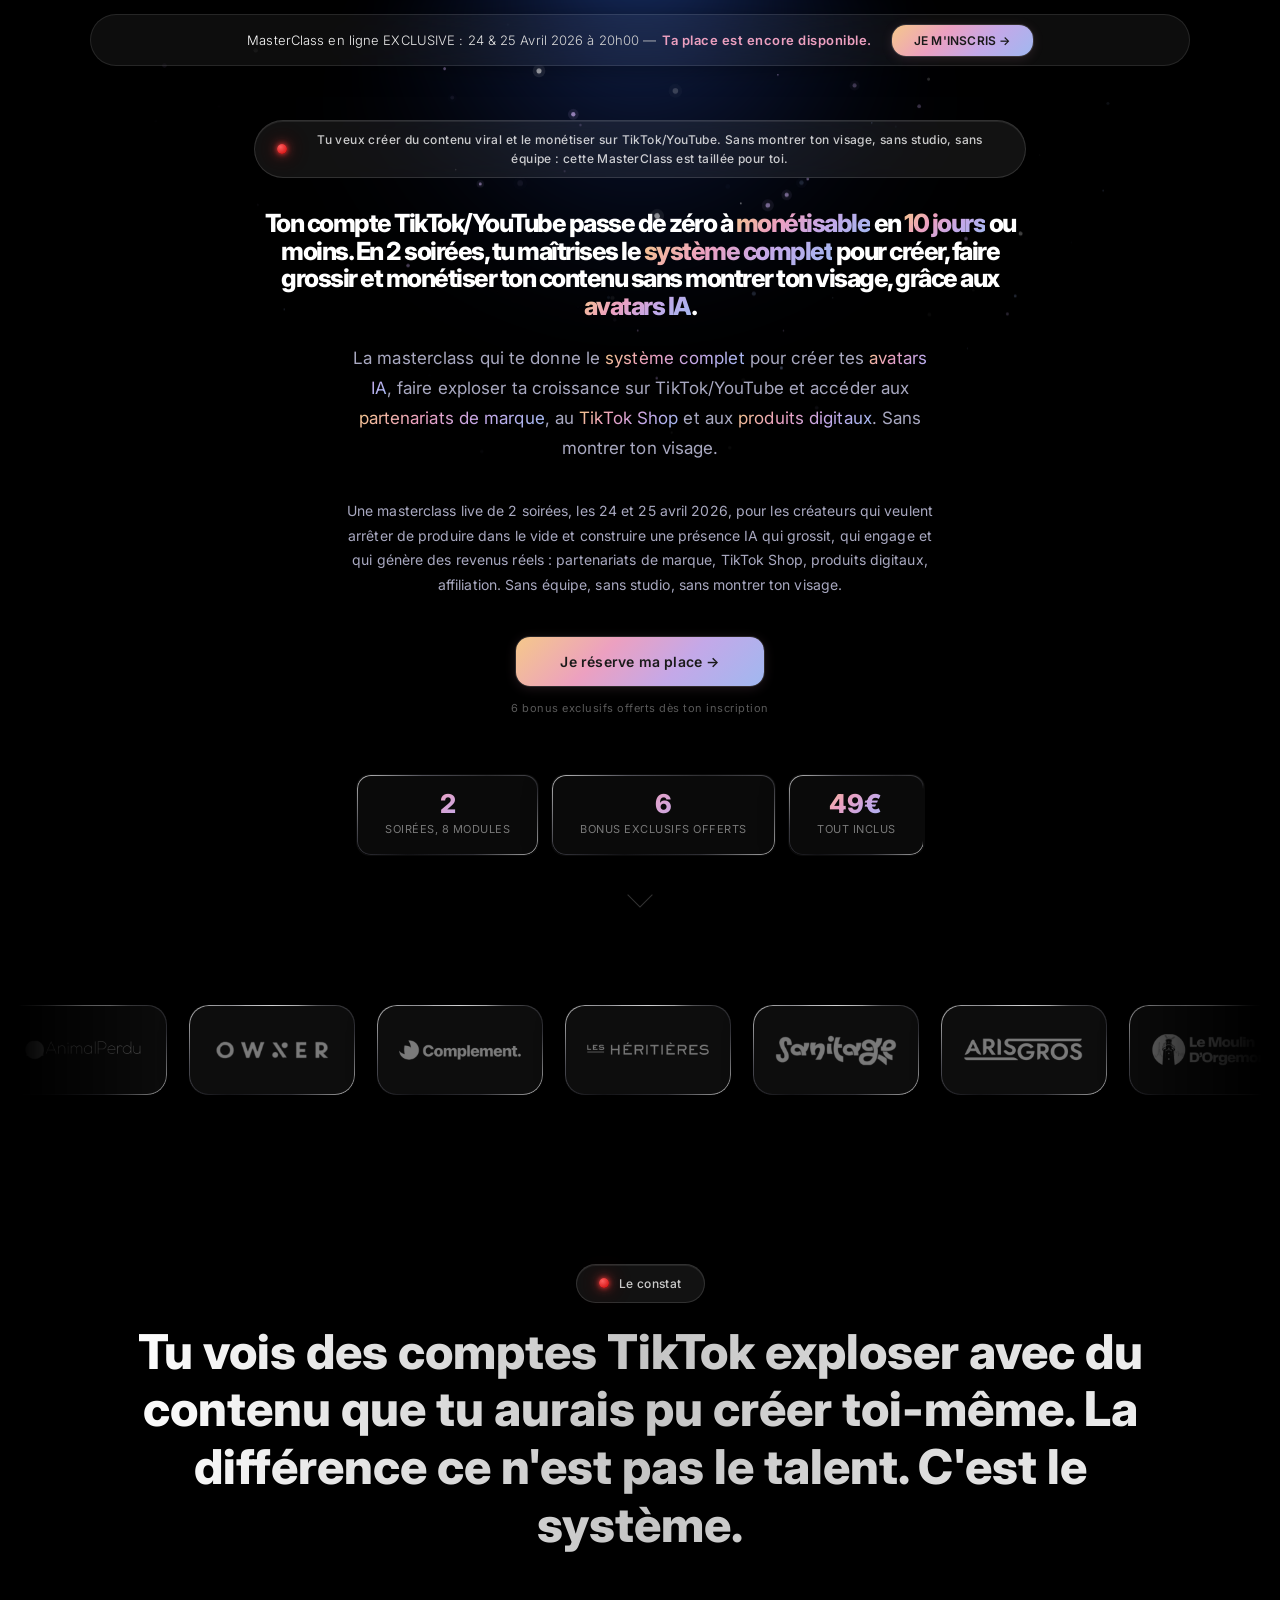
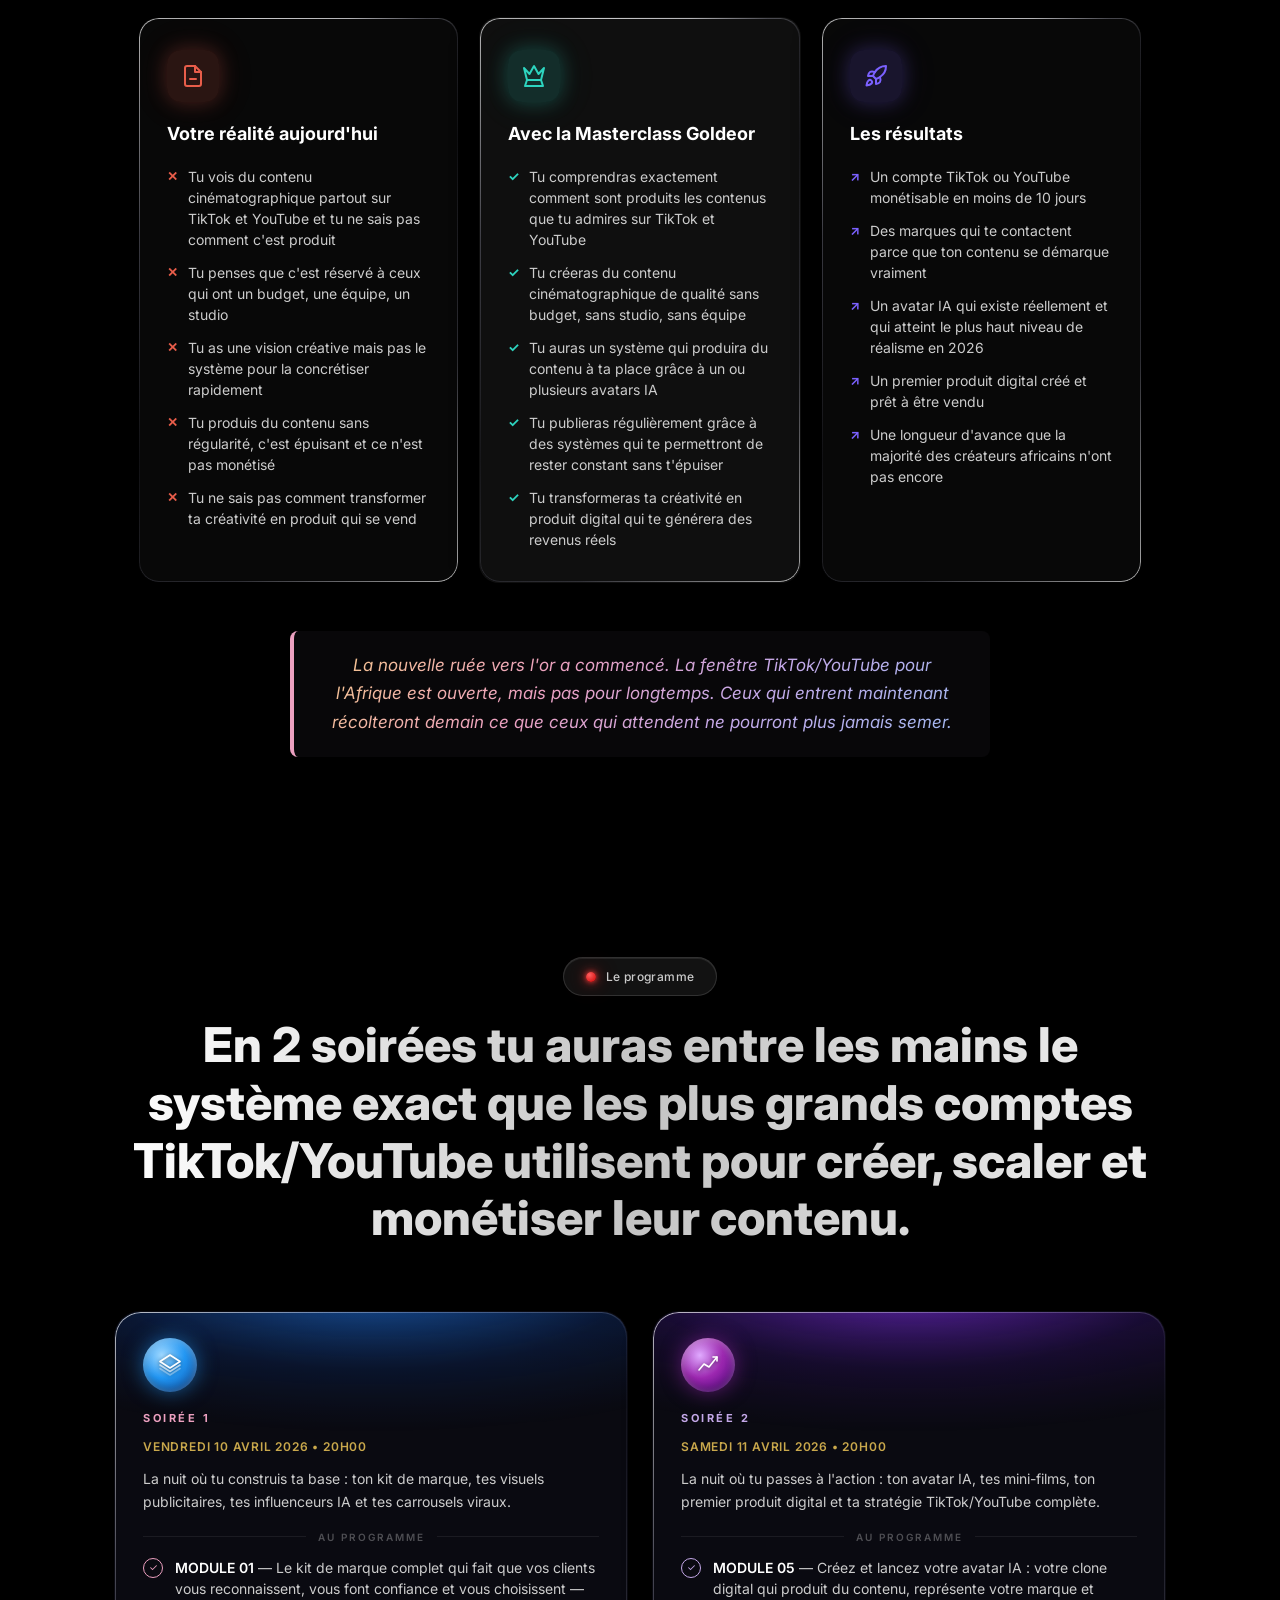
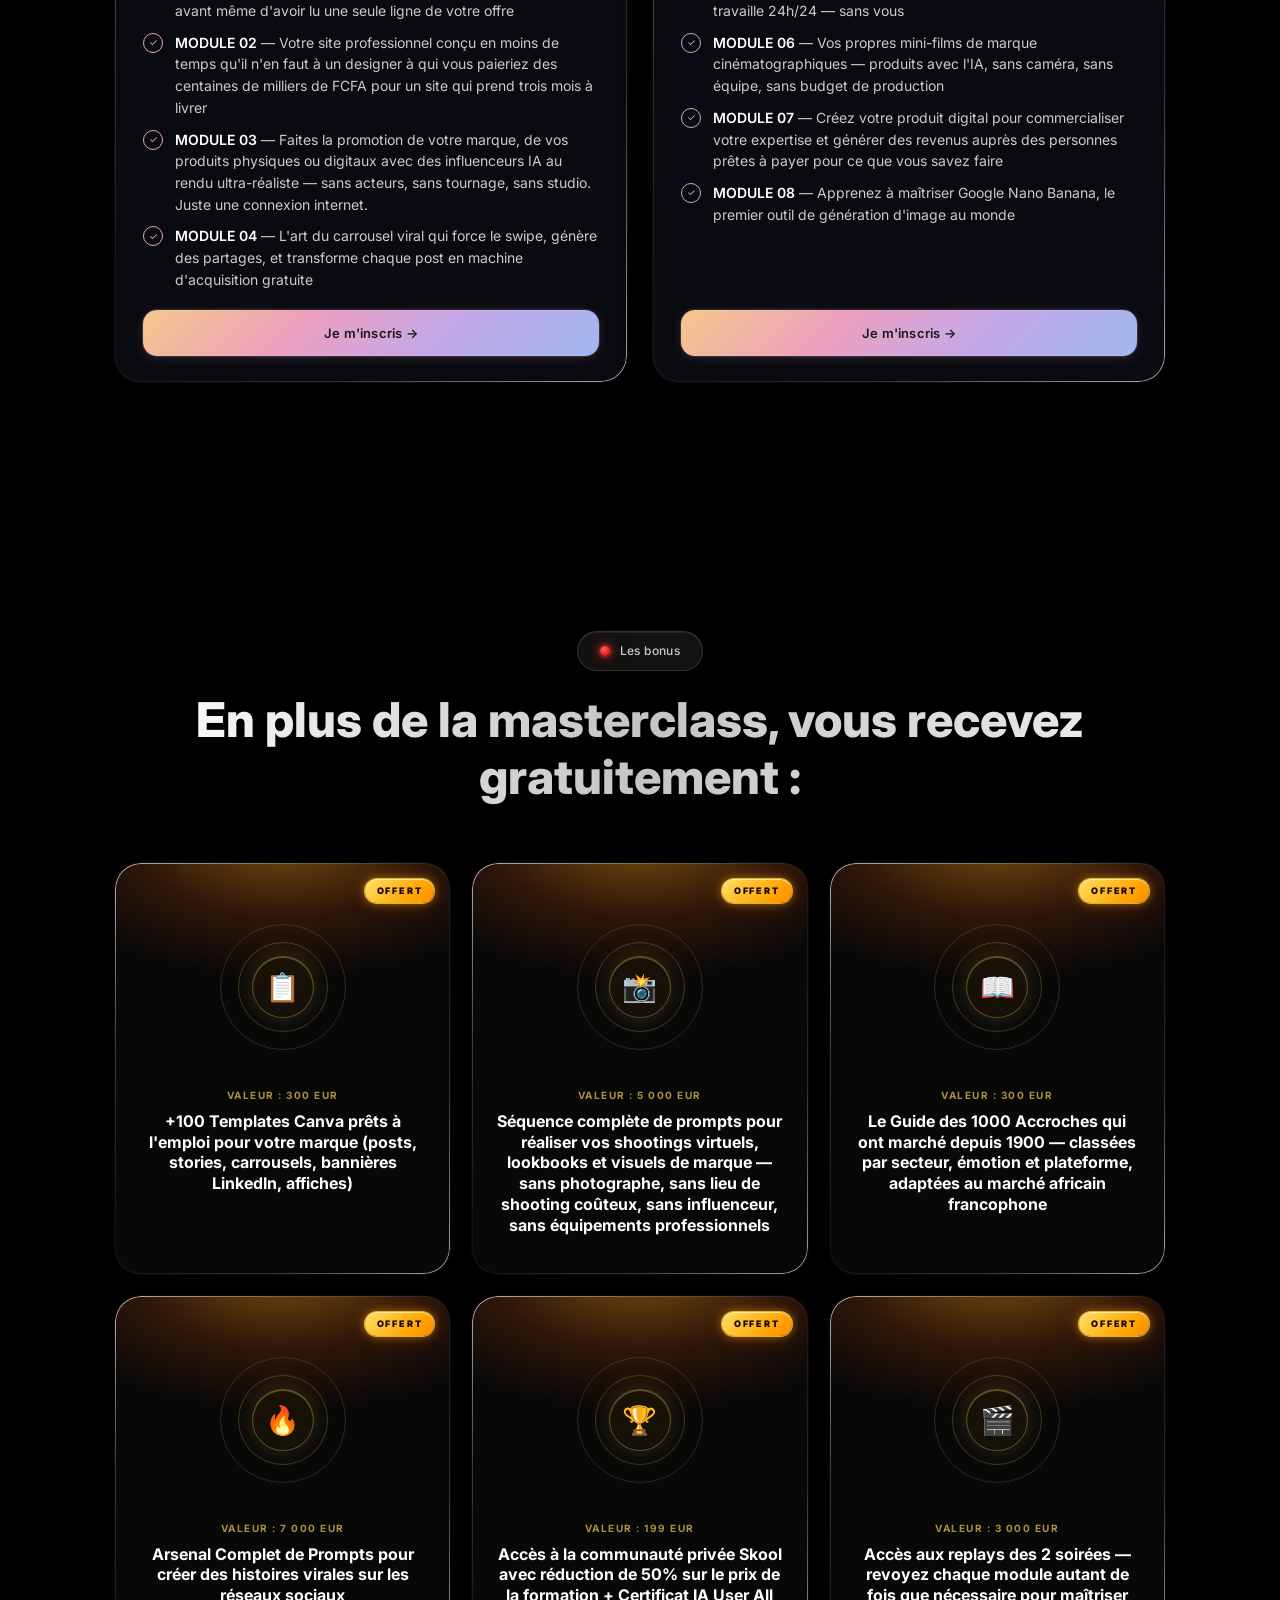
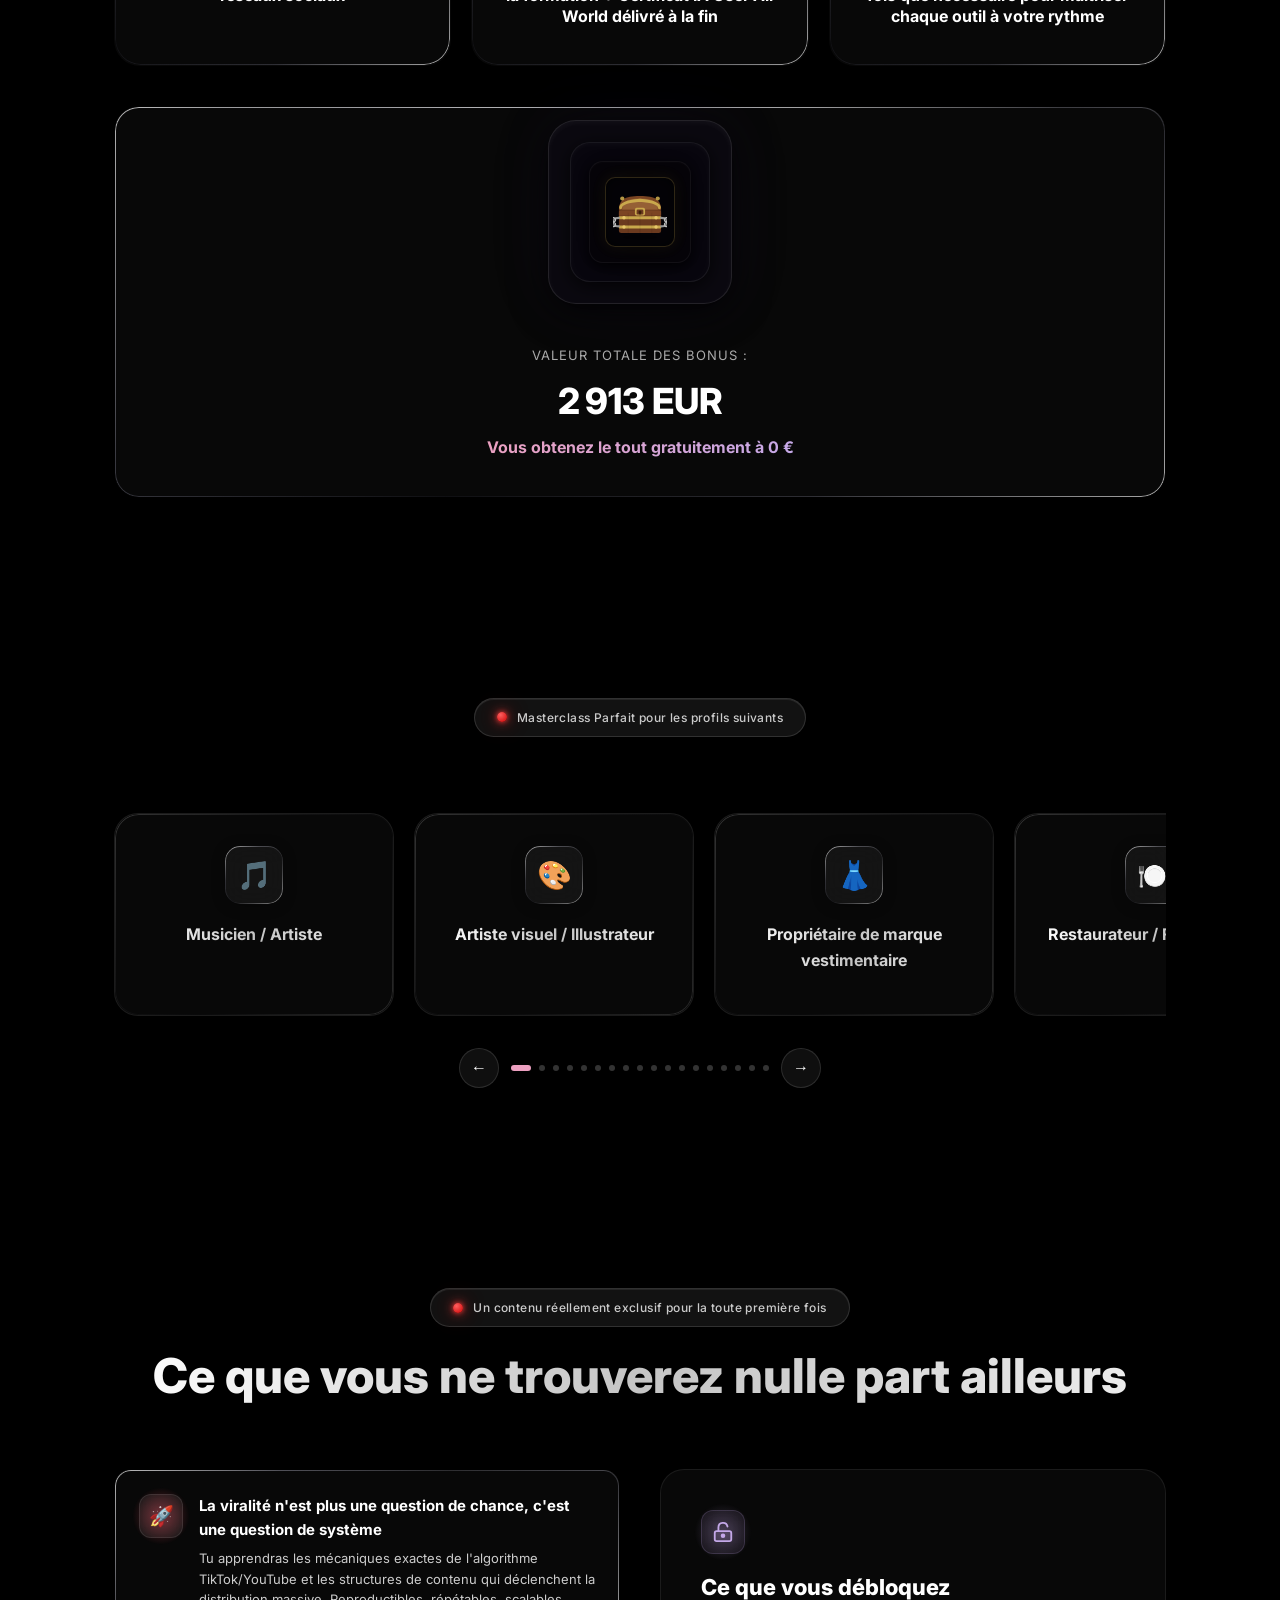
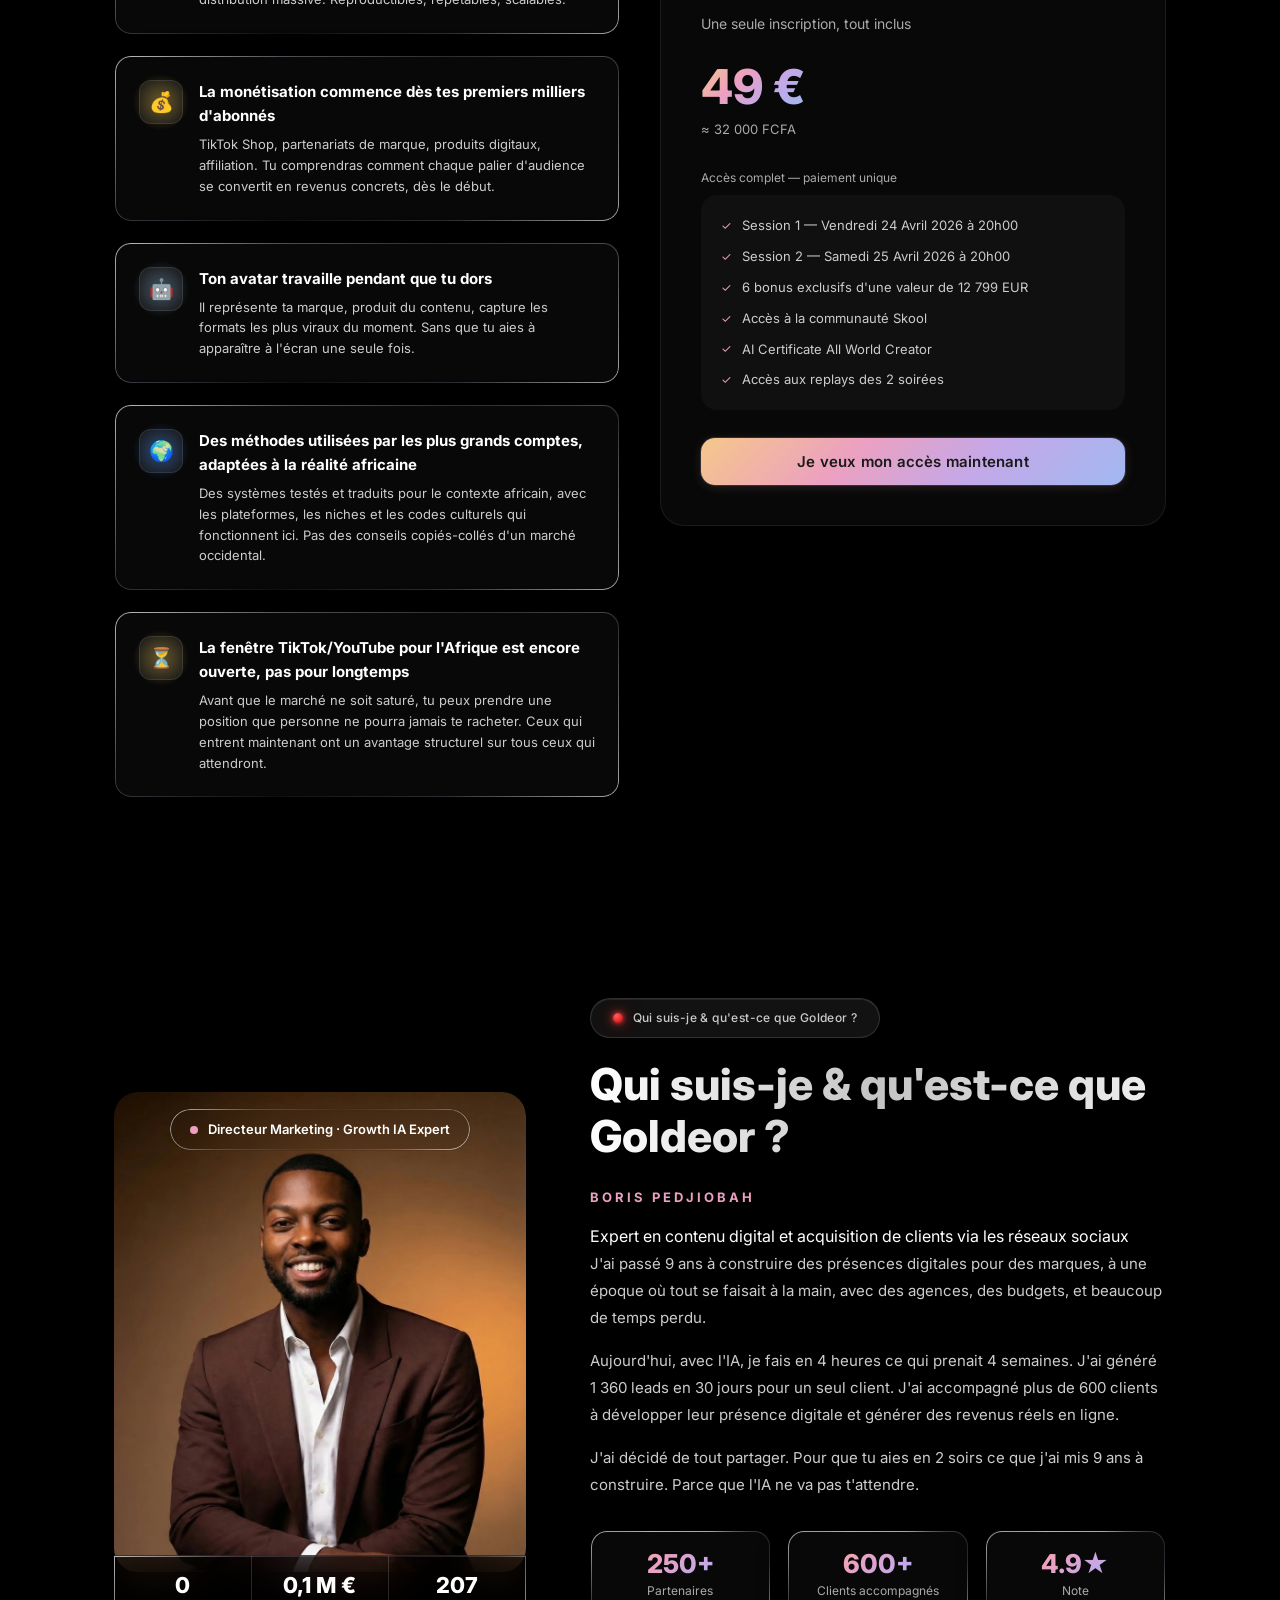
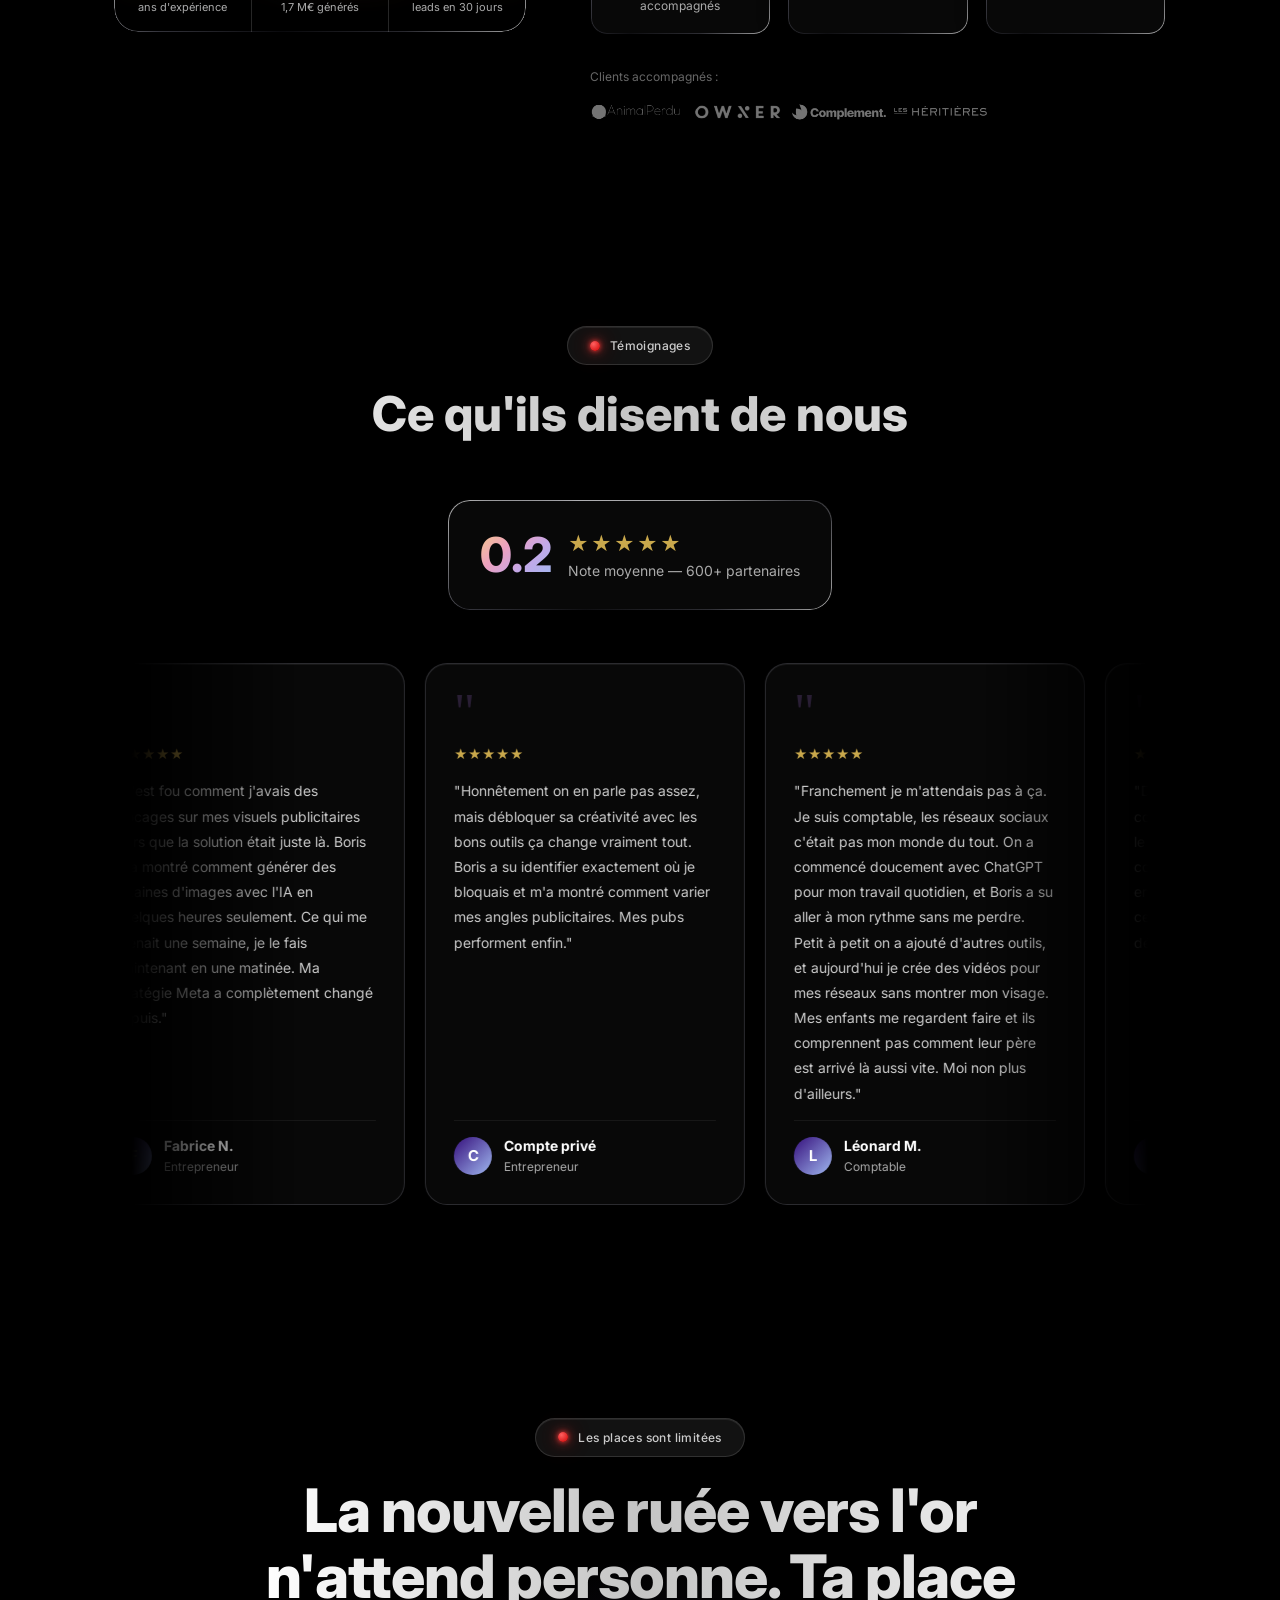
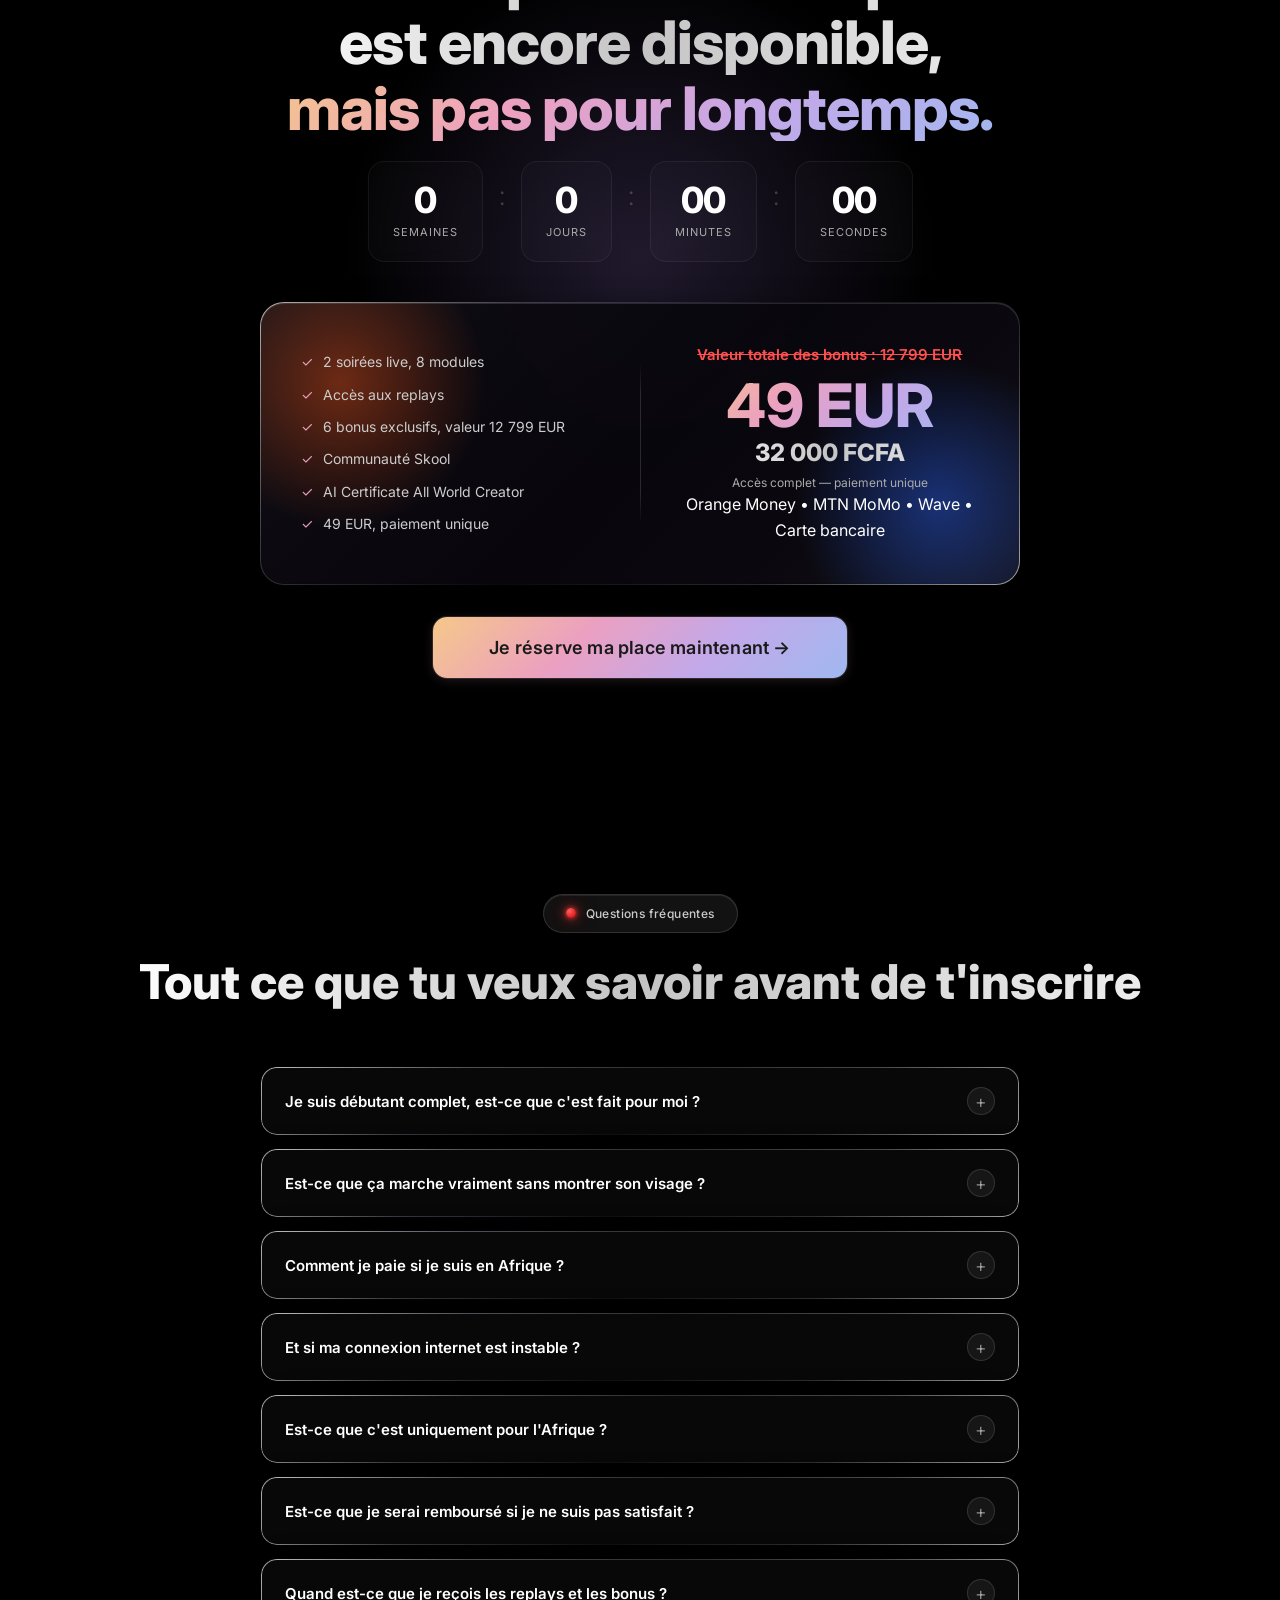
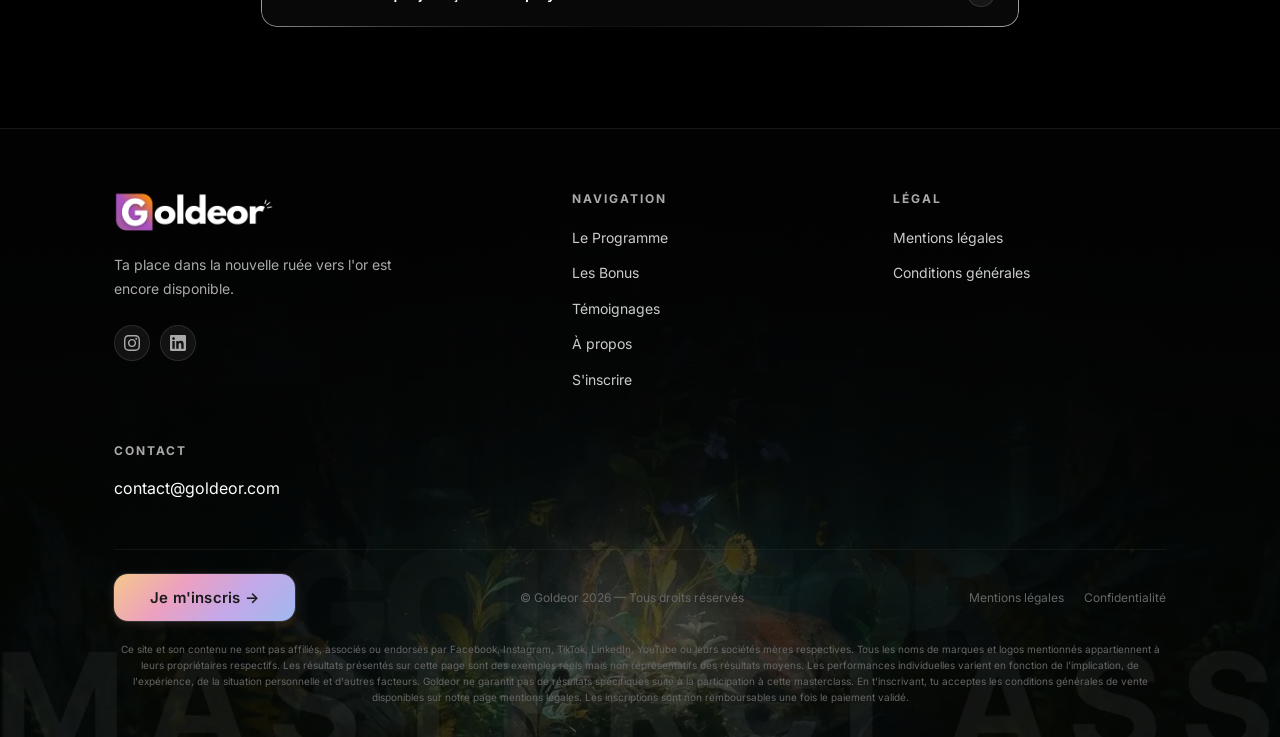
==== commit 801b13d1: "Refonte complète landing page Masterclass Goldeor - Mise à jour de tous les textes (tutoiement, nouv" ====
--- a/index.html
+++ b/index.html
@@ -5,13 +5,24 @@
   <meta name="viewport" content="width=device-width, initial-scale=1.0" />
 
   <!-- SEO -->
-  <title>MasterClass Goldeor — De 0 à tes Premiers Revenus Digitaux | 3 & 4 Avril 2026</title>
-  <meta name="description" content="La MasterClass qui t'apprend à générer tes premiers revenus en ligne. Stratégies concrètes, terrain réel, résultats mesurables. 3 & 4 Avril 2026." />
+  <title>Masterclass TikTok/YouTube IA - Monétise ton contenu sans montrer ton visage | Goldeor</title>
+  <meta name="description" content="En 2 soirées, découvre le système complet pour créer des avatars IA, faire exploser ta croissance sur TikTok/YouTube et monétiser ton contenu. Sans visage, sans studio. 49€ tout inclus." />
+  <link rel="canonical" href="https://goldeor.com/masterclass" />
 
   <!-- OG -->
-  <meta property="og:title" content="MasterClass Goldeor — Tes Premiers Revenus Digitaux" />
-  <meta property="og:description" content="2 soirées pour enfin savoir comment ton business digital peut générer des revenus réels." />
+  <meta property="og:title" content="Masterclass IA - De zéro à monétisable sur TikTok/YouTube en 10 jours" />
+  <meta property="og:description" content="Le système complet pour créer des avatars IA viraux, lancer ton compte TikTok/YouTube et générer tes premiers revenus. Sans montrer ton visage. 24 et 25 Avril 2026." />
+  <meta property="og:image" content="assets/images/Photo professionnelle Boris.webp" />
   <meta property="og:type" content="website" />
+  <meta property="og:locale" content="fr_FR" />
+
+  <!-- Twitter Card -->
+  <meta name="twitter:card" content="summary_large_image" />
+  <meta name="twitter:title" content="Masterclass IA - Monétise TikTok/YouTube sans montrer ton visage | Goldeor" />
+  <meta name="twitter:description" content="En 2 soirées, tu maîtrises le système complet pour créer des avatars IA et monétiser ton contenu sur TikTok/YouTube. 24 et 25 Avril 2026. 49€ tout inclus." />
+
+  <!-- Favicon -->
+  <link rel="icon" type="image/png" href="assets/images/Favicon goldeor landing page.png" />
 
   <!-- Google Fonts -->
   <link rel="preconnect" href="https://fonts.googleapis.com" />
@@ -30,6 +41,7 @@
   <link rel="stylesheet" href="css/fondateur.css" />
   <link rel="stylesheet" href="css/temoignages.css" />
   <link rel="stylesheet" href="css/cta-final.css" />
+  <link rel="stylesheet" href="css/faq.css" />
   <link rel="stylesheet" href="css/footer.css" />
 
   <!-- Style spécifique Variant B : Hero différent -->
@@ -38,7 +50,7 @@
     .hero__title .line-highlight {
       display: block;
       font-size: clamp(40px, 7vw, 88px);
-      background: linear-gradient(to right, var(--gold), #f0d080);
+      background: linear-gradient(135deg, #F5C88A 0%, #ECA0C0 35%, #C4A8E8 65%, #A0B8F0 100%);
       -webkit-background-clip: text;
       -webkit-text-fill-color: transparent;
       background-clip: text;
@@ -113,7 +125,7 @@
     }
 
     .hero__waitlist-input:focus {
-      border-color: rgba(71,255,238,0.4);
+      border-color: rgba(196,168,232,0.4);
     }
   </style>
 </head>
@@ -123,8 +135,8 @@
   <div class="sticky-bar" id="stickyBar">
     <div class="sticky-bar__inner">
       <p class="sticky-bar__text">
-        <span class="sticky-bar__intro">On vous invite à une MasterClass en ligne EXCLUSIVE :</span>
-        <span class="sticky-bar__date">3 &amp; 4 AVRIL 2026 &bull; 20H00</span>
+        <span class="sticky-bar__intro">MasterClass en ligne EXCLUSIVE : 24 &amp; 25 Avril 2026 à 20h00 —</span>
+        <span class="sticky-bar__date">Ta place est encore disponible.</span>
       </p>
       <button class="sticky-bar__cta"
               onclick="document.getElementById('cta-final').scrollIntoView({behavior:'smooth'})">
@@ -136,39 +148,33 @@
   <!-- HERO — Variant B -->
   <section class="hero" id="hero">
 
-    <!-- Vidéo de fond en boucle -->
-    <video class="hero__video" autoplay muted loop playsinline>
-      <source src="assets/images/Video hero.mp4" type="video/mp4">
-    </video>
-    <div class="hero__video-overlay"></div>
-
-    <div class="hero__blobs">
-      <div class="hero__blob hero__blob--1"></div>
-      <div class="hero__blob hero__blob--2"></div>
-      <div class="hero__blob hero__blob--3"></div>
-    </div>
+    <!-- Lueur bleue centrale -->
+    <div class="hero__glow"></div>
+
+    <!-- Poussière d'étoiles -->
+    <canvas class="hero__stars" id="heroStars"></canvas>
 
     <div class="hero__inner">
 
       <!-- Badge callout glassmorphique -->
       <div class="hero__badge">
         <span class="hero__badge-dot"></span>
-        Pour les créateurs de contenu, influenceurs et entrepreneurs sur le territoire africain qui veulent utiliser l'IA pour créer plus vite, toucher plus loin et monétiser — sans jamais se montrer à l'écran. (Adapté également à toute personne qui désire se lancer de zéro.)
+        Tu veux créer du contenu viral et le monétiser sur TikTok/YouTube. Sans montrer ton visage, sans studio, sans équipe : cette MasterClass est taillée pour toi.
       </div>
 
       <!-- H1 -->
       <h1 class="hero__title">
-        En moins de <span class="text-accent">10 jours</span> avec les bons outils IA, un compte TikTok peut passer de zéro à <span class="text-accent">monétisable</span> — prêt pour <span class="text-accent">TikTok Shop</span>, les <span class="text-accent">partenariats de marque</span>, et les <span class="text-accent">revenus en continu</span>.
+        Ton compte TikTok/YouTube passe de zéro à <span class="text-accent">monétisable</span> en <span class="text-accent">10 jours</span> ou moins. En 2 soirées, tu maîtrises le <span class="text-accent">système complet</span> pour créer, faire grossir et monétiser ton contenu sans montrer ton visage, grâce aux <span class="text-accent">avatars IA</span>.
       </h1>
 
       <!-- H2 subtitle -->
       <p class="hero__subtitle">
-        La masterclass qui vous donne le <span class="text-accent">système complet</span> pour créer des <span class="text-accent">avatars viraux</span>, exploser vos statistiques et accéder à la <span class="text-accent">monétisation</span> — sans montrer votre visage.
+        La masterclass qui te donne le <span class="text-accent">système complet</span> pour créer tes <span class="text-accent">avatars IA</span>, faire exploser ta croissance sur TikTok/YouTube et accéder aux <span class="text-accent">partenariats de marque</span>, au <span class="text-accent">TikTok Shop</span> et aux <span class="text-accent">produits digitaux</span>. Sans montrer ton visage.
       </p>
 
       <!-- Lead-in -->
       <p class="hero__leadin">
-        Une masterclass live de 2 soirées — les 3 et 4 avril 2026 — pour les créateurs qui veulent arrêter de produire dans le vide et commencer à construire une présence IA qui grossit, qui engage, et qui ouvre les portes des revenus réels : partenariats, TikTok Shop, produits digitaux, affiliation. Tout ça sans équipe, sans studio, depuis votre téléphone.
+        Une masterclass live de 2 soirées, les 24 et 25 avril 2026, pour les créateurs qui veulent arrêter de produire dans le vide et construire une présence IA qui grossit, qui engage et qui génère des revenus réels : partenariats de marque, TikTok Shop, produits digitaux, affiliation. Sans équipe, sans studio, sans montrer ton visage.
       </p>
 
       <!-- CTA principal -->
@@ -178,18 +184,18 @@
       </button>
 
       <!-- Micro-texte -->
-      <p class="hero__micro">5 bonus exclusifs offerts dès votre inscription</p>
+      <p class="hero__micro">6 bonus exclusifs offerts dès ton inscription</p>
 
       <!-- Stats -->
       <div class="hero__stats">
         <div class="hero__stat">
           <div class="hero__stat-number">2</div>
-          <div class="hero__stat-label">Soirées intenses</div>
+          <div class="hero__stat-label">Soirées, 8 modules</div>
         </div>
         <div class="hero__stat-divider"></div>
         <div class="hero__stat">
-          <div class="hero__stat-number">6+</div>
-          <div class="hero__stat-label">Bonus offerts</div>
+          <div class="hero__stat-number">6</div>
+          <div class="hero__stat-label">Bonus exclusifs offerts</div>
         </div>
         <div class="hero__stat-divider"></div>
         <div class="hero__stat">
@@ -210,25 +216,25 @@
     <div class="logos__track-wrapper">
       <div class="logos__track">
         <!-- Série 1 -->
-        <div class="logos__card"><img src="assets/images/logos/animalperdu.png" alt="Animal Perdu Assistance" /></div>
-        <div class="logos__card"><img src="assets/images/logos/owner.png" alt="Owner Technology" /></div>
-        <div class="logos__card"><img src="assets/images/logos/complement.png" alt="Complement Education" /></div>
-        <div class="logos__card"><img src="assets/images/logos/heritières.png" alt="Les Héritières" /></div>
-        <div class="logos__card"><img src="assets/images/logos/sanitage.png" alt="Sanitage" /></div>
-        <div class="logos__card"><img src="assets/images/logos/arisgros.png" alt="Les Arisgros" /></div>
-        <div class="logos__card"><img src="assets/images/logos/moulin-dorgemont.png" alt="Le Moulin d'Orgement" /></div>
-        <div class="logos__card"><img src="assets/images/logos/rentisi.png" alt="Rentisi" /></div>
-        <div class="logos__card"><img src="assets/images/logos/retinea.png" alt="Retinea Centre Ophtalmologique" /></div>
+        <div class="logos__card"><img src="assets/images/logos/animalperdu.webp" alt="Animal Perdu Assistance" /></div>
+        <div class="logos__card"><img src="assets/images/logos/owner.webp" alt="Owner Technology" /></div>
+        <div class="logos__card"><img src="assets/images/logos/complement.webp" alt="Complement Education" /></div>
+        <div class="logos__card"><img src="assets/images/logos/heritières.webp" alt="Les Héritières" /></div>
+        <div class="logos__card"><img src="assets/images/logos/sanitage.webp" alt="Sanitage" /></div>
+        <div class="logos__card"><img src="assets/images/logos/arisgros.webp" alt="Les Arisgros" /></div>
+        <div class="logos__card"><img src="assets/images/logos/moulin-dorgemont.webp" alt="Le Moulin d'Orgement" /></div>
+        <div class="logos__card"><img src="assets/images/logos/rentisi.webp" alt="Rentisi" /></div>
+        <div class="logos__card"><img src="assets/images/logos/retinea.webp" alt="Retinea Centre Ophtalmologique" /></div>
         <!-- Série 2 — dupliquée pour le scroll infini -->
-        <div class="logos__card"><img src="assets/images/logos/animalperdu.png" alt="Animal Perdu Assistance" /></div>
-        <div class="logos__card"><img src="assets/images/logos/owner.png" alt="Owner Technology" /></div>
-        <div class="logos__card"><img src="assets/images/logos/complement.png" alt="Complement Education" /></div>
-        <div class="logos__card"><img src="assets/images/logos/heritières.png" alt="Les Héritières" /></div>
-        <div class="logos__card"><img src="assets/images/logos/sanitage.png" alt="Sanitage" /></div>
-        <div class="logos__card"><img src="assets/images/logos/arisgros.png" alt="Les Arisgros" /></div>
-        <div class="logos__card"><img src="assets/images/logos/moulin-dorgemont.png" alt="Le Moulin d'Orgement" /></div>
-        <div class="logos__card"><img src="assets/images/logos/rentisi.png" alt="Rentisi" /></div>
-        <div class="logos__card"><img src="assets/images/logos/retinea.png" alt="Retinea Centre Ophtalmologique" /></div>
+        <div class="logos__card"><img src="assets/images/logos/animalperdu.webp" alt="Animal Perdu Assistance" /></div>
+        <div class="logos__card"><img src="assets/images/logos/owner.webp" alt="Owner Technology" /></div>
+        <div class="logos__card"><img src="assets/images/logos/complement.webp" alt="Complement Education" /></div>
+        <div class="logos__card"><img src="assets/images/logos/heritières.webp" alt="Les Héritières" /></div>
+        <div class="logos__card"><img src="assets/images/logos/sanitage.webp" alt="Sanitage" /></div>
+        <div class="logos__card"><img src="assets/images/logos/arisgros.webp" alt="Les Arisgros" /></div>
+        <div class="logos__card"><img src="assets/images/logos/moulin-dorgemont.webp" alt="Le Moulin d'Orgement" /></div>
+        <div class="logos__card"><img src="assets/images/logos/rentisi.webp" alt="Rentisi" /></div>
+        <div class="logos__card"><img src="assets/images/logos/retinea.webp" alt="Retinea Centre Ophtalmologique" /></div>
       </div>
     </div>
   </section>
@@ -239,7 +245,7 @@
       <div class="probleme__header">
         <div class="badge-pill"><span class="hero__badge-dot"></span>Le constat</div>
         <h2 class="probleme__title">
-          Vous créez. Vous postez. Et pourtant, rien ne décolle vraiment.
+          Tu vois des comptes TikTok exploser avec du contenu que tu aurais pu créer toi-même. La différence ce n'est pas le talent. C'est le système.
         </h2>
       </div>
 
@@ -254,11 +260,11 @@
           </div>
           <h3 class="problem-card__title">Votre réalité aujourd'hui</h3>
           <ul class="problem-card__list problem-card__list--negative">
-            <li>Vous créez, vous postez, ça disparaît</li>
-            <li>Les marques ne vous contactent pas</li>
-            <li>Quand elles le font, elles sous-paient</li>
-            <li>Votre contenu se noie dans le recyclé</li>
-            <li>Vous attendez des résultats qui ne viennent pas</li>
+            <li>Tu vois du contenu cinématographique partout sur TikTok et YouTube et tu ne sais pas comment c'est produit</li>
+            <li>Tu penses que c'est réservé à ceux qui ont un budget, une équipe, un studio</li>
+            <li>Tu as une vision créative mais pas le système pour la concrétiser rapidement</li>
+            <li>Tu produis du contenu sans régularité, c'est épuisant et ce n'est pas monétisé</li>
+            <li>Tu ne sais pas comment transformer ta créativité en produit qui se vend</li>
           </ul>
         </div>
 
@@ -271,11 +277,11 @@
           </div>
           <h3 class="problem-card__title">Avec la Masterclass Goldeor</h3>
           <ul class="problem-card__list problem-card__list--positive">
-            <li>Un système qui produit à votre place</li>
-            <li>Des outils que 99% des créateurs africains ignorent</li>
-            <li>Un avatar IA qui travaille 24h/24 sans vous</li>
-            <li>Du contenu viral reproductible à l'infini</li>
-            <li>La méthode exacte pour accéder aux partenariats</li>
+            <li>Tu comprendras exactement comment sont produits les contenus que tu admires sur TikTok et YouTube</li>
+            <li>Tu créeras du contenu cinématographique de qualité sans budget, sans studio, sans équipe</li>
+            <li>Tu auras un système qui produira du contenu à ta place grâce à un ou plusieurs avatars IA</li>
+            <li>Tu publieras régulièrement grâce à des systèmes qui te permettront de rester constant sans t'épuiser</li>
+            <li>Tu transformeras ta créativité en produit digital qui te générera des revenus réels</li>
           </ul>
         </div>
 
@@ -288,11 +294,11 @@
           </div>
           <h3 class="problem-card__title">Les résultats</h3>
           <ul class="problem-card__list problem-card__list--results">
-            <li>De zéro à monétisable en moins de 10 jours</li>
-            <li>Un contenu que les marques remarquent enfin</li>
-            <li>Une maîtrise réelle, pas un raccourci</li>
-            <li>Une avance que vos concurrents ne pourront pas racheter</li>
-            <li>Vous dans le train — pas sur le quai</li>
+            <li>Un compte TikTok ou YouTube monétisable en moins de 10 jours</li>
+            <li>Des marques qui te contactent parce que ton contenu se démarque vraiment</li>
+            <li>Un avatar IA qui existe réellement et qui atteint le plus haut niveau de réalisme en 2026</li>
+            <li>Un premier produit digital créé et prêt à être vendu</li>
+            <li>Une longueur d'avance que la majorité des créateurs africains n'ont pas encore</li>
           </ul>
         </div>
 
@@ -300,7 +306,7 @@
 
       <!-- Phrase finale -->
       <div class="problem-quote">
-        <p>La nouvelle ruée vers l'or a commencé. La question n'est pas de savoir si vous allez y participer — c'est de savoir si vous allez arriver à temps.</p>
+        <p>La nouvelle ruée vers l'or a commencé. La fenêtre TikTok/YouTube pour l'Afrique est ouverte, mais pas pour longtemps. Ceux qui entrent maintenant récolteront demain ce que ceux qui attendent ne pourront plus jamais semer.</p>
       </div>
     </div>
   </section>
@@ -310,7 +316,7 @@
     <div class="container">
       <div class="programme__header">
         <div class="badge-pill"><span class="hero__badge-dot"></span>Le programme</div>
-        <h2 class="programme__title">Nous vous donnerons les clés de l'intelligence artificielle pour que vous ayez un avantage presque injuste par rapport à votre concurrence.</h2>
+        <h2 class="programme__title">En 2 soirées tu auras entre les mains le système exact que les plus grands comptes TikTok/YouTube utilisent pour créer, scaler et monétiser leur contenu.</h2>
       </div>
 
       <div class="programme__sessions">
@@ -325,7 +331,8 @@
             </svg>
           </div>
           <div class="prog-card__meta">Soirée 1</div>
-          <div class="prog-card__day">Vendredi 3 Avril 2026 • 20H00</div>
+          <div class="prog-card__day">Vendredi 10 Avril 2026 • 20H00</div>
+          <p class="prog-card__desc">La nuit où tu construis ta base : ton kit de marque, tes visuels publicitaires, tes influenceurs IA et tes carrousels viraux.</p>
           <div class="prog-card__divider"><span>Au programme</span></div>
           <ul class="prog-card__modules">
             <li class="prog-card__module">
@@ -338,23 +345,11 @@
             </li>
             <li class="prog-card__module">
               <span class="prog-card__check">✓</span>
-              <span><strong>MODULE 03</strong> — La méthode publicitaire Meta adaptée au budget et à la maturité de votre entreprise — et les visuels IA illimités qui font cliquer exactement votre cible</span>
+              <span><strong>MODULE 03</strong> — Faites la promotion de votre marque, de vos produits physiques ou digitaux avec des influenceurs IA au rendu ultra-réaliste — sans acteurs, sans tournage, sans studio. Juste une connexion internet.</span>
             </li>
             <li class="prog-card__module">
               <span class="prog-card__check">✓</span>
-              <span><strong>MODULE 04</strong> — Faites la promotion de votre marque, de vos produits physiques ou digitaux avec des influenceurs IA au rendu ultra-réaliste — sans acteurs, sans tournage, sans studio. Juste une connexion internet.</span>
-            </li>
-            <li class="prog-card__module">
-              <span class="prog-card__check">✓</span>
-              <span><strong>MODULE 05</strong> — Les mots exacts qui déclenchent l'achat — le copywriting qui touche votre client au point précis où il ne peut plus dire non</span>
-            </li>
-            <li class="prog-card__module">
-              <span class="prog-card__check">✓</span>
-              <span><strong>MODULE 06</strong> — La recette LinkedIn pour passer de profil invisible à référence reconnue dans votre secteur — avec les stratégies de publication qui fonctionnent sur le territoire africain</span>
-            </li>
-            <li class="prog-card__module">
-              <span class="prog-card__check">✓</span>
-              <span><strong>MODULE 07</strong> — L'art du carrousel viral qui force le swipe, génère des partages, et transforme chaque post en machine d'acquisition gratuite</span>
+              <span><strong>MODULE 04</strong> — L'art du carrousel viral qui force le swipe, génère des partages, et transforme chaque post en machine d'acquisition gratuite</span>
             </li>
           </ul>
           <button class="prog-card__cta"
@@ -372,40 +367,25 @@
             </svg>
           </div>
           <div class="prog-card__meta">Soirée 2</div>
-          <div class="prog-card__day">Samedi 4 Avril 2026 • 20H00</div>
+          <div class="prog-card__day">Samedi 11 Avril 2026 • 20H00</div>
+          <p class="prog-card__desc">La nuit où tu passes à l'action : ton avatar IA, tes mini-films, ton premier produit digital et ta stratégie TikTok/YouTube complète.</p>
           <div class="prog-card__divider"><span>Au programme</span></div>
           <ul class="prog-card__modules">
             <li class="prog-card__module">
               <span class="prog-card__check">✓</span>
-              <span><strong>MODULE 08</strong> — Les niches sur les réseaux sociaux qui permettent de croître et d'accéder à la monétisation le plus rapidement — sans jamais montrer son visage</span>
+              <span><strong>MODULE 05</strong> — Créez et lancez votre avatar IA : votre clone digital qui produit du contenu, représente votre marque et travaille 24h/24 — sans vous</span>
             </li>
             <li class="prog-card__module">
               <span class="prog-card__check">✓</span>
-              <span><strong>MODULE 09</strong> — Créez et lancez votre avatar IA : votre clone digital qui produit du contenu, représente votre marque et travaille 24h/24 — sans vous</span>
+              <span><strong>MODULE 06</strong> — Vos propres mini-films de marque cinématographiques — produits avec l'IA, sans caméra, sans équipe, sans budget de production</span>
             </li>
             <li class="prog-card__module">
               <span class="prog-card__check">✓</span>
-              <span><strong>MODULE 10</strong> — Profitez du courant de viralité qu'apporte la création de contenu IA pour lancer votre présence TikTok et atteindre vos premiers milliers d'abonnés</span>
+              <span><strong>MODULE 07</strong> — Créez votre produit digital pour commercialiser votre expertise et générer des revenus auprès des personnes prêtes à payer pour ce que vous savez faire</span>
             </li>
             <li class="prog-card__module">
               <span class="prog-card__check">✓</span>
-              <span><strong>MODULE 11</strong> — Vos propres mini-films de marque cinématographiques — produits avec l'IA, sans caméra, sans équipe, sans budget de production</span>
-            </li>
-            <li class="prog-card__module">
-              <span class="prog-card__check">✓</span>
-              <span><strong>MODULE 12</strong> — Les bases de montage qui vous permettront d'éditer rapidement vos vidéos vous-même — sans recourir à un monteur professionnel</span>
-            </li>
-            <li class="prog-card__module">
-              <span class="prog-card__check">✓</span>
-              <span><strong>MODULE 13</strong> — Créez votre produit digital pour commercialiser votre expertise et générer des revenus auprès des personnes prêtes à payer pour ce que vous savez faire</span>
-            </li>
-            <li class="prog-card__module">
-              <span class="prog-card__check">✓</span>
-              <span><strong>MODULE 14</strong> — Apprenez à maîtriser Google Veo, le premier outil de génération de vidéo IA au monde</span>
-            </li>
-            <li class="prog-card__module">
-              <span class="prog-card__check">✓</span>
-              <span><strong>MODULE 15</strong> — Apprenez à maîtriser Google Nano Banana, le premier outil de génération d'image au monde</span>
+              <span><strong>MODULE 08</strong> — Apprenez à maîtriser Google Nano Banana, le premier outil de génération d'image au monde</span>
             </li>
           </ul>
           <button class="prog-card__cta"
@@ -439,10 +419,6 @@
           </div>
           <span class="bonus__card-value">Valeur : 300 EUR</span>
           <h3 class="bonus__card-title">+100 Templates Canva prêts à l'emploi pour votre marque (posts, stories, carrousels, bannières LinkedIn, affiches)</h3>
-          <div class="bonus__card-time">
-            <span class="bonus__card-time-before">Avant : <strong>6 mois</strong></span>
-            <span class="bonus__card-time-today">Aujourd'hui : <strong>1 journée</strong></span>
-          </div>
         </div>
         <div class="bonus__card reveal reveal--delay-2">
           <span class="bonus__badge">OFFERT</span>
@@ -455,10 +431,6 @@
           </div>
           <span class="bonus__card-value">Valeur : 5 000 EUR</span>
           <h3 class="bonus__card-title">Séquence complète de prompts pour réaliser vos shootings virtuels, lookbooks et visuels de marque — sans photographe, sans lieu de shooting coûteux, sans influenceur, sans équipements professionnels</h3>
-          <div class="bonus__card-time">
-            <span class="bonus__card-time-before">Avant : <strong>3 à 5 ans</strong></span>
-            <span class="bonus__card-time-today">Aujourd'hui : <strong>1 semaine</strong></span>
-          </div>
         </div>
         <div class="bonus__card reveal reveal--delay-3">
           <span class="bonus__badge">OFFERT</span>
@@ -471,10 +443,6 @@
           </div>
           <span class="bonus__card-value">Valeur : 300 EUR</span>
           <h3 class="bonus__card-title">Le Guide des 1000 Accroches qui ont marché depuis 1900 — classées par secteur, émotion et plateforme, adaptées au marché africain francophone</h3>
-          <div class="bonus__card-time">
-            <span class="bonus__card-time-before">Avant : <strong>toute une vie</strong></span>
-            <span class="bonus__card-time-today">Aujourd'hui : <strong>immédiat</strong></span>
-          </div>
         </div>
         <div class="bonus__card reveal reveal--delay-4">
           <span class="bonus__badge">OFFERT</span>
@@ -487,10 +455,6 @@
           </div>
           <span class="bonus__card-value">Valeur : 7 000 EUR</span>
           <h3 class="bonus__card-title">Arsenal Complet de Prompts pour créer des histoires virales sur les réseaux sociaux</h3>
-          <div class="bonus__card-time">
-            <span class="bonus__card-time-before">Avant : <strong>7 ans</strong></span>
-            <span class="bonus__card-time-today">Aujourd'hui : <strong>4 heures</strong></span>
-          </div>
         </div>
         <div class="bonus__card reveal reveal--delay-5">
           <span class="bonus__badge">OFFERT</span>
@@ -515,10 +479,6 @@
           </div>
           <span class="bonus__card-value">Valeur : 3 000 EUR</span>
           <h3 class="bonus__card-title">Accès aux replays des 2 soirées — revoyez chaque module autant de fois que nécessaire pour maîtriser chaque outil à votre rythme</h3>
-          <div class="bonus__card-time">
-            <span class="bonus__card-time-before">Avant : <strong>impossible</strong></span>
-            <span class="bonus__card-time-today">Aujourd'hui : <strong>illimité</strong></span>
-          </div>
         </div>
       </div>
 
@@ -591,7 +551,7 @@
   <section class="profils section" id="profils">
     <div class="container">
       <div class="profils__header">
-        <div class="badge-pill"><span class="hero__badge-dot"></span>Pour qui ?</div>
+        <div class="badge-pill"><span class="hero__badge-dot"></span>Masterclass Parfait pour les profils suivants</div>
       </div>
 
       <div class="profils__carousel">
@@ -632,8 +592,8 @@
   <section class="avantages section" id="avantages">
     <div class="container">
       <div class="avantages__header">
-        <div class="badge-pill"><span class="hero__badge-dot"></span>Ce que vous ne trouverez nulle part ailleurs</div>
-        <h2 class="avantages__title">Ce que vous ne trouverez nulle part ailleurs sur le territoire africain</h2>
+        <div class="badge-pill"><span class="hero__badge-dot"></span>Un contenu réellement exclusif pour la toute première fois</div>
+        <h2 class="avantages__title">Ce que vous ne trouverez nulle part ailleurs</h2>
       </div>
 
       <div class="avantages__layout">
@@ -641,45 +601,45 @@
           <div class="avantages__item avantages__item--blue reveal">
             <div class="avantages__item-icon">🚀</div>
             <div class="avantages__item-content">
-              <h3 class="avantages__item-title">La viralité n'est plus une question de chance</h3>
+              <h3 class="avantages__item-title">La viralité n'est plus une question de chance, c'est une question de système</h3>
               <p class="avantages__item-desc">
-                Vous apprenez les mécaniques exactes de l'algorithme TikTok et les structures de contenu qui déclenchent la distribution massive — reproductibles, répétables, scalables.
+                Tu apprendras les mécaniques exactes de l'algorithme TikTok/YouTube et les structures de contenu qui déclenchent la distribution massive. Reproductibles, répétables, scalables.
               </p>
             </div>
           </div>
           <div class="avantages__item avantages__item--green reveal reveal--delay-1">
             <div class="avantages__item-icon">💰</div>
             <div class="avantages__item-content">
-              <h3 class="avantages__item-title">Monétisation accessible dès les premiers milliers d'abonnés</h3>
+              <h3 class="avantages__item-title">La monétisation commence dès tes premiers milliers d'abonnés</h3>
               <p class="avantages__item-desc">
-                TikTok Shop, partenariats de marque, produits digitaux, affiliation — vous comprenez comment chaque palier d'audience se convertit en revenus concrets.
+                TikTok Shop, partenariats de marque, produits digitaux, affiliation. Tu comprendras comment chaque palier d'audience se convertit en revenus concrets, dès le début.
               </p>
             </div>
           </div>
           <div class="avantages__item avantages__item--orange reveal reveal--delay-2">
             <div class="avantages__item-icon">🤖</div>
             <div class="avantages__item-content">
-              <h3 class="avantages__item-title">Votre avatar travaille pendant que vous dormez</h3>
+              <h3 class="avantages__item-title">Ton avatar travaille pendant que tu dors</h3>
               <p class="avantages__item-desc">
-                Il représente votre marque, produit le contenu le plus tendance, capture les formats les plus viraux — sans que vous ayez à apparaître à l'écran une seule fois.
+                Il représente ta marque, produit du contenu, capture les formats les plus viraux du moment. Sans que tu aies à apparaître à l'écran une seule fois.
               </p>
             </div>
           </div>
           <div class="avantages__item avantages__item--yellow reveal reveal--delay-3">
             <div class="avantages__item-icon">🌍</div>
             <div class="avantages__item-content">
-              <h3 class="avantages__item-title">Des méthodes internationales, adaptées à votre réalité</h3>
+              <h3 class="avantages__item-title">Des méthodes utilisées par les plus grands comptes, adaptées à la réalité africaine</h3>
               <p class="avantages__item-desc">
-                Des systèmes testés, traduits pour le contexte africain, avec les plateformes, les niches et les codes culturels qui fonctionnent ici.
+                Des systèmes testés et traduits pour le contexte africain, avec les plateformes, les niches et les codes culturels qui fonctionnent ici. Pas des conseils copiés-collés d'un marché occidental.
               </p>
             </div>
           </div>
           <div class="avantages__item avantages__item--pink reveal reveal--delay-4">
             <div class="avantages__item-icon">⏳</div>
             <div class="avantages__item-content">
-              <h3 class="avantages__item-title">La fenêtre est encore ouverte — pas pour longtemps</h3>
+              <h3 class="avantages__item-title">La fenêtre TikTok/YouTube pour l'Afrique est encore ouverte, pas pour longtemps</h3>
               <p class="avantages__item-desc">
-                Avant que le marché ne soit définitivement saturé, vous pouvez prendre une position que personne ne pourra vous racheter.
+                Avant que le marché ne soit saturé, tu peux prendre une position que personne ne pourra jamais te racheter. Ceux qui entrent maintenant ont un avantage structurel sur tous ceux qui attendront.
               </p>
             </div>
           </div>
@@ -688,10 +648,10 @@
         <!-- Carte résumé -->
         <div class="avantages__card reveal">
           <div class="avantages__card-icon">
-            <svg width="22" height="22" viewBox="0 0 24 24" fill="none" stroke="#47FFEE" stroke-width="2" stroke-linecap="round" stroke-linejoin="round">
-              <rect x="3" y="11" width="18" height="11" rx="2" ry="2" fill="rgba(71,255,238,0.12)" stroke="#47FFEE"/>
+            <svg width="22" height="22" viewBox="0 0 24 24" fill="none" stroke="#C4A8E8" stroke-width="2" stroke-linecap="round" stroke-linejoin="round">
+              <rect x="3" y="11" width="18" height="11" rx="2" ry="2" fill="rgba(196,168,232,0.12)" stroke="#C4A8E8"/>
               <path d="M7 11V7a5 5 0 0 1 9.9-1"/>
-              <circle cx="12" cy="16" r="1.5" fill="#47FFEE"/>
+              <circle cx="12" cy="16" r="1.5" fill="#C4A8E8"/>
             </svg>
           </div>
           <h3 class="avantages__card-title">Ce que vous débloquez</h3>
@@ -704,28 +664,32 @@
           <div class="avantages__card-includes">
             <div class="avantages__card-include">
               <span class="avantages__card-include-icon">✓</span>
-              Session 1 — 3 Avril 2026 à 20h00
+              Session 1 — Vendredi 24 Avril 2026 à 20h00
             </div>
             <div class="avantages__card-include">
               <span class="avantages__card-include-icon">✓</span>
-              Session 2 — 4 Avril 2026 à 20h00
+              Session 2 — Samedi 25 Avril 2026 à 20h00
             </div>
             <div class="avantages__card-include">
               <span class="avantages__card-include-icon">✓</span>
-              5 bonus exclusifs (valeur : 12 799 EUR)
+              6 bonus exclusifs d'une valeur de 12 799 EUR
             </div>
             <div class="avantages__card-include">
               <span class="avantages__card-include-icon">✓</span>
-              Accès à la communauté privée Skool
+              Accès à la communauté Skool
             </div>
             <div class="avantages__card-include">
               <span class="avantages__card-include-icon">✓</span>
-              Certificat IA User All World
+              AI Certificate All World Creator
+            </div>
+            <div class="avantages__card-include">
+              <span class="avantages__card-include-icon">✓</span>
+              Accès aux replays des 2 soirées
             </div>
           </div>
           <button class="btn-primary avantages__card-cta"
                   onclick="document.getElementById('cta-final').scrollIntoView({behavior:'smooth'})">
-            Je m'inscris maintenant
+            Je veux mon accès maintenant
           </button>
         </div>
       </div>
@@ -738,25 +702,25 @@
       <div class="fondateur__layout">
         <div class="fondateur__visual reveal">
           <div class="fondateur__photo-wrapper">
-            <img src="assets/images/Photo professionnelle Boris.jpeg" alt="Boris Pedjiobah" class="fondateur__photo" />
+            <img src="assets/images/Photo professionnelle Boris.webp" alt="Boris Pedjiobah" class="fondateur__photo" />
             <div class="fondateur__badge fondateur__badge--top">
               <span class="fondateur__badge-dot"></span>
-              <span class="fondateur__badge-text">Directeur marketing et Growth IA Expert</span>
+              <span class="fondateur__badge-text">Directeur Marketing · Growth IA Expert</span>
             </div>
             <div class="fondateur__stats-bar">
               <div class="fondateur__stat-item">
-                <span class="fondateur__stat-value" data-count-accel="8" data-duration="3500">0</span>
+                <span class="fondateur__stat-value" data-count-accel="9" data-duration="3500">0</span>
                 <span class="fondateur__stat-label">ans d'expérience</span>
               </div>
               <div class="fondateur__stat-divider"></div>
               <div class="fondateur__stat-item">
                 <span class="fondateur__stat-value" data-count-accel="17" data-suffix=" M €" data-decimal="true" data-duration="3000">0</span>
-                <span class="fondateur__stat-label">plus d'1,7 million généré</span>
+                <span class="fondateur__stat-label">1,7 M€ générés</span>
               </div>
               <div class="fondateur__stat-divider"></div>
               <div class="fondateur__stat-item">
                 <span class="fondateur__stat-value" data-count-accel="1360" data-duration="2500">0</span>
-                <span class="fondateur__stat-label">leads générés au cours des 30 derniers jours</span>
+                <span class="fondateur__stat-label">leads en 30 jours</span>
               </div>
             </div>
           </div>
@@ -766,33 +730,35 @@
           <div class="badge-pill"><span class="hero__badge-dot"></span>Qui suis-je &amp; qu'est-ce que Goldeor ?</div>
           <h2 class="fondateur__title">Qui suis-je &amp; qu'est-ce que Goldeor ?</h2>
           <p class="fondateur__name">Boris Pedjiobah</p>
-          <p class="fondateur__attribute">Expert en contenu digital &amp; acquisition de clients via les réseaux sociaux</p>
+          <p class="fondateur__attribute">Expert en contenu digital et acquisition de clients via les réseaux sociaux</p>
 
           <div class="fondateur__bio">
-            <p>[À REMPLACER PAR BORIS]</p>
+            <p>J'ai passé 9 ans à construire des présences digitales pour des marques, à une époque où tout se faisait à la main, avec des agences, des budgets, et beaucoup de temps perdu.</p>
+            <p>Aujourd'hui, avec l'IA, je fais en 4 heures ce qui prenait 4 semaines. J'ai généré 1 360 leads en 30 jours pour un seul client. J'ai accompagné plus de 600 clients à développer leur présence digitale et générer des revenus réels en ligne.</p>
+            <p>J'ai décidé de tout partager. Pour que tu aies en 2 soirs ce que j'ai mis 9 ans à construire. Parce que l'IA ne va pas t'attendre.</p>
           </div>
 
           <div class="fondateur__metrics">
             <div class="fondateur__metric">
               <div class="fondateur__metric-value">250+</div>
-              <div class="fondateur__metric-label">Personnes formées</div>
+              <div class="fondateur__metric-label">Partenaires accompagnés</div>
             </div>
             <div class="fondateur__metric">
-              <div class="fondateur__metric-value">8+</div>
-              <div class="fondateur__metric-label">Marques accompagnées</div>
+              <div class="fondateur__metric-value">600+</div>
+              <div class="fondateur__metric-label">Clients accompagnés</div>
             </div>
             <div class="fondateur__metric">
               <div class="fondateur__metric-value">4.9★</div>
-              <div class="fondateur__metric-label">Note participants</div>
+              <div class="fondateur__metric-label">Note</div>
             </div>
           </div>
 
           <p class="fondateur__clients-label">Clients accompagnés :</p>
           <div class="fondateur__clients">
-            <img src="assets/images/logos/animalperdu.png" alt="Animal Perdu" class="fondateur__client-logo" />
-            <img src="assets/images/logos/owner.png" alt="Owner" class="fondateur__client-logo" />
-            <img src="assets/images/logos/complement.png" alt="Complement" class="fondateur__client-logo" />
-            <img src="assets/images/logos/heritières.png" alt="Les Héritières" class="fondateur__client-logo" />
+            <img src="assets/images/logos/animalperdu.webp" alt="Animal Perdu" class="fondateur__client-logo" />
+            <img src="assets/images/logos/owner.webp" alt="Owner" class="fondateur__client-logo" />
+            <img src="assets/images/logos/complement.webp" alt="Complement" class="fondateur__client-logo" />
+            <img src="assets/images/logos/heritières.webp" alt="Les Héritières" class="fondateur__client-logo" />
           </div>
         </div>
       </div>
@@ -811,7 +777,7 @@
         <div class="temoignages__rating-score">4.9</div>
         <div>
           <div class="temoignages__rating-stars">★★★★★</div>
-          <div class="temoignages__rating-label">Note moyenne — 250+ participants</div>
+          <div class="temoignages__rating-label">Note moyenne — 600+ partenaires</div>
         </div>
       </div>
 
@@ -822,19 +788,13 @@
             <div class="temoignage-card__quote">"</div>
             <div class="temoignage-card__stars">★★★★★</div>
             <p class="temoignage-card__text">
-              "Le service est tout simplement exceptionnel ! Chaque détail est méticuleusement
-              pensé. Leur capacité à susciter mes émotions avant même la livraison finale du
-              site est incomparable — une atmosphère hyper conviviale. On se revoit très vite !"
+              "C'est fou comment j'avais des blocages sur mes visuels publicitaires alors que la solution était juste là. Boris m'a montré comment générer des dizaines d'images avec l'IA en quelques heures seulement. Ce qui me prenait une semaine, je le fais maintenant en une matinée. Ma stratégie Meta a complètement changé depuis."
             </p>
-            <div class="temoignage-card__result">
-              <span class="temoignage-card__result-icon">✨</span>
-              Expérience au-delà de toutes les attentes
-            </div>
             <div class="temoignage-card__author">
-              <div class="temoignage-card__avatar">H</div>
+              <div class="temoignage-card__avatar">F</div>
               <div>
-                <div class="temoignage-card__name">HuztrielListman</div>
-                <div class="temoignage-card__role">Entrepreneur — E-commerce & Digital</div>
+                <div class="temoignage-card__name">Fabrice N.</div>
+                <div class="temoignage-card__role">Entrepreneur</div>
               </div>
             </div>
           </div>
@@ -843,19 +803,13 @@
             <div class="temoignage-card__quote">"</div>
             <div class="temoignage-card__stars">★★★★★</div>
             <p class="temoignage-card__text">
-              "Merci énormément Boris pour la qualité de ton travail. Le site tout juste créé
-              est ultra beau et brandé. Il dépasse mes attentes. Je te recommande à 100% et
-              espère continuer à travailler avec toi."
+              "Honnêtement on en parle pas assez, mais débloquer sa créativité avec les bons outils ça change vraiment tout. Boris a su identifier exactement où je bloquais et m'a montré comment varier mes angles publicitaires. Mes pubs performent enfin."
             </p>
-            <div class="temoignage-card__result">
-              <span class="temoignage-card__result-icon">🎨</span>
-              Site ultra beau, brandé, au-delà des attentes
-            </div>
             <div class="temoignage-card__author">
-              <div class="temoignage-card__avatar">G</div>
+              <div class="temoignage-card__avatar">C</div>
               <div>
-                <div class="temoignage-card__name">Gilbert Terrada</div>
-                <div class="temoignage-card__role">Entrepreneur — E-commerce</div>
+                <div class="temoignage-card__name">Compte privé</div>
+                <div class="temoignage-card__role">Entrepreneur</div>
               </div>
             </div>
           </div>
@@ -864,15 +818,28 @@
             <div class="temoignage-card__quote">"</div>
             <div class="temoignage-card__stars">★★★★★</div>
             <p class="temoignage-card__text">
-              "J'ai rencontré Boris sur ComeUp en cherchant un produit winner. Il a fait
-              des recherches poussées et nous avons trouvé mon produit. Site web professionnel
-              sur mesure livré. Vous pouvez lui faire entièrement confiance."
+              "Franchement je m'attendais pas à ça. Je suis comptable, les réseaux sociaux c'était pas mon monde du tout. On a commencé doucement avec ChatGPT pour mon travail quotidien, et Boris a su aller à mon rythme sans me perdre. Petit à petit on a ajouté d'autres outils, et aujourd'hui je crée des vidéos pour mes réseaux sans montrer mon visage. Mes enfants me regardent faire et ils comprennent pas comment leur père est arrivé là aussi vite. Moi non plus d'ailleurs."
             </p>
             <div class="temoignage-card__author">
-              <div class="temoignage-card__avatar">M</div>
+              <div class="temoignage-card__avatar">L</div>
               <div>
-                <div class="temoignage-card__name">Maturin Feudjio</div>
-                <div class="temoignage-card__role">E-commerçant — Dropshipping</div>
+                <div class="temoignage-card__name">Léonard M.</div>
+                <div class="temoignage-card__role">Comptable</div>
+              </div>
+            </div>
+          </div>
+
+          <div class="temoignage-card">
+            <div class="temoignage-card__quote">"</div>
+            <div class="temoignage-card__stars">★★★★☆</div>
+            <p class="temoignage-card__text">
+              "De vous à moi, j'étais vraiment pas convaincu au départ. Mais Boris prend le temps, il explique sans condescendance. On aurait pu aller encore plus loin sur certains outils mais ce qu'on a fait ensemble m'a suffi pour démarrer."
+            </p>
+            <div class="temoignage-card__author">
+              <div class="temoignage-card__avatar">C</div>
+              <div>
+                <div class="temoignage-card__name">Compte privé</div>
+                <div class="temoignage-card__role">Entrepreneur</div>
               </div>
             </div>
           </div>
@@ -881,15 +848,13 @@
             <div class="temoignage-card__quote">"</div>
             <div class="temoignage-card__stars">★★★★★</div>
             <p class="temoignage-card__text">
-              "Très bon travail, il est réactif à toute demande et même après livraison
-              il est toujours disponible pour donner des conseils et aider dans
-              l'avancement du projet."
+              "Ce qui m'a frappé c'est qu'il connaît vraiment les réalités de Douala. Pas des conseils copiés-collés d'un marché occidental. On a créé des visuels publicitaires qui parlent directement à ma clientèle locale, avec les codes qu'elle reconnaît. Résultat concret, immédiat."
             </p>
             <div class="temoignage-card__author">
-              <div class="temoignage-card__avatar">S</div>
+              <div class="temoignage-card__avatar">J</div>
               <div>
-                <div class="temoignage-card__name">Smithatout</div>
-                <div class="temoignage-card__role">Entrepreneur — Business digital</div>
+                <div class="temoignage-card__name">Jean-Pierre E.</div>
+                <div class="temoignage-card__role">Entrepreneur, Douala</div>
               </div>
             </div>
           </div>
@@ -898,19 +863,13 @@
             <div class="temoignage-card__quote">"</div>
             <div class="temoignage-card__stars">★★★★★</div>
             <p class="temoignage-card__text">
-              "La patience est primordiale dans ce domaine et il a su me rassurer. Très bon
-              feeling, un résultat très professionnel. J'ai déjà hâte de travailler avec lui
-              sur mon deuxième projet !"
+              "Sincèrement je cherchais quelqu'un qui allait pas me vendre du rêve. Boris est direct, il montre, il explique, et surtout il te fait pratiquer. Basée à Abidjan, j'avais besoin de visuels professionnels sans me ruiner en studio et en photographe. En moins d'une semaine j'avais tout ce qu'il me fallait pour lancer ma campagne Meta. Le rapport qualité prix de son accompagnement est vraiment sérieux."
             </p>
-            <div class="temoignage-card__result">
-              <span class="temoignage-card__result-icon">🤝</span>
-              Déjà sur le 2ème projet ensemble
-            </div>
             <div class="temoignage-card__author">
-              <div class="temoignage-card__avatar">C</div>
+              <div class="temoignage-card__avatar">A</div>
               <div>
-                <div class="temoignage-card__name">Compte privé</div>
-                <div class="temoignage-card__role">Entrepreneur — Boutique en ligne</div>
+                <div class="temoignage-card__name">Adjoua K.</div>
+                <div class="temoignage-card__role">Entrepreneuse, Abidjan</div>
               </div>
             </div>
           </div>
@@ -927,12 +886,12 @@
 
         <div class="badge-pill cta-final__urgency-pill">
           <span class="hero__badge-dot"></span>
-          Dernière chance avant la fermeture des inscriptions
+          Les places sont limitées
         </div>
 
         <h2 class="cta-final__title">
-          <span class="line-white">Dernière chance avant la fermeture des</span>
-          <span class="line-gradient">inscriptions</span>
+          <span class="line-white">La nouvelle ruée vers l'or n'attend personne. Ta place est encore disponible,</span>
+          <span class="line-gradient">mais pas pour longtemps.</span>
         </h2>
 
         <div class="countdown">
@@ -962,27 +921,27 @@
             <div class="cta-final__offer-includes">
               <div class="cta-final__offer-item">
                 <span class="cta-final__offer-item-icon">✓</span>
-                2 soirées de live interactif (3 &amp; 4 avril, 20h00)
+                2 soirées live, 8 modules
               </div>
               <div class="cta-final__offer-item">
                 <span class="cta-final__offer-item-icon">✓</span>
-                Replays disponibles après chaque session
+                Accès aux replays
               </div>
               <div class="cta-final__offer-item">
                 <span class="cta-final__offer-item-icon">✓</span>
-                5 bonus exclusifs (valeur : 12 799 EUR)
+                6 bonus exclusifs, valeur 12 799 EUR
               </div>
               <div class="cta-final__offer-item">
                 <span class="cta-final__offer-item-icon">✓</span>
-                Accès à une communauté privée au même mindset
+                Communauté Skool
               </div>
               <div class="cta-final__offer-item">
                 <span class="cta-final__offer-item-icon">✓</span>
-                Réduction de 50% sur la communauté Skool
+                AI Certificate All World Creator
               </div>
               <div class="cta-final__offer-item">
                 <span class="cta-final__offer-item-icon">✓</span>
-                Certificat IA User All World
+                49 EUR, paiement unique
               </div>
             </div>
             <div class="cta-final__offer-divider"></div>
@@ -1004,6 +963,90 @@
     </div>
   </section>
 
+  <!-- FAQ -->
+  <section class="faq section" id="faq">
+    <div class="container">
+      <div class="faq__header">
+        <div class="badge-pill"><span class="hero__badge-dot"></span>Questions fréquentes</div>
+        <h2 class="faq__title">Tout ce que tu veux savoir avant de t'inscrire</h2>
+      </div>
+
+      <div class="faq__list">
+
+        <div class="faq__item">
+          <button class="faq__question" aria-expanded="false">
+            <span>Je suis débutant complet, est-ce que c'est fait pour moi ?</span>
+            <span class="faq__icon">+</span>
+          </button>
+          <div class="faq__answer">
+            <p>Oui. La masterclass est construite pour partir de zéro. Je te montrerai chaque outil en live, étape par étape, avec les résultats en temps réel. Tu n'as besoin d'aucune expérience préalable.</p>
+          </div>
+        </div>
+
+        <div class="faq__item">
+          <button class="faq__question" aria-expanded="false">
+            <span>Est-ce que ça marche vraiment sans montrer son visage ?</span>
+            <span class="faq__icon">+</span>
+          </button>
+          <div class="faq__answer">
+            <p>Oui, c'est même l'un des angles forts de la masterclass. Tu apprendras à créer un avatar IA cohérent et réaliste qui produit du contenu à ta place, 24h/24.</p>
+          </div>
+        </div>
+
+        <div class="faq__item">
+          <button class="faq__question" aria-expanded="false">
+            <span>Comment je paie si je suis en Afrique ?</span>
+            <span class="faq__icon">+</span>
+          </button>
+          <div class="faq__answer">
+            <p>Tu peux payer via Orange Money, MTN MoMo, Wave ou carte bancaire. Le paiement est sécurisé et prend moins de 2 minutes.</p>
+          </div>
+        </div>
+
+        <div class="faq__item">
+          <button class="faq__question" aria-expanded="false">
+            <span>Et si ma connexion internet est instable ?</span>
+            <span class="faq__icon">+</span>
+          </button>
+          <div class="faq__answer">
+            <p>Tu as accès aux replays des 2 soirées immédiatement après chaque session. Si tu rates un moment en live, tu retrouves tout en replay sans limite de temps.</p>
+          </div>
+        </div>
+
+        <div class="faq__item">
+          <button class="faq__question" aria-expanded="false">
+            <span>Est-ce que c'est uniquement pour l'Afrique ?</span>
+            <span class="faq__icon">+</span>
+          </button>
+          <div class="faq__answer">
+            <p>Non. La masterclass s'adresse à tous les créateurs francophones, qu'ils soient en Afrique ou dans la diaspora. Les méthodes fonctionnent depuis n'importe où.</p>
+          </div>
+        </div>
+
+        <div class="faq__item">
+          <button class="faq__question" aria-expanded="false">
+            <span>Est-ce que je serai remboursé si je ne suis pas satisfait ?</span>
+            <span class="faq__icon">+</span>
+          </button>
+          <div class="faq__answer">
+            <p>L'accès aux replays, aux bonus et à la communauté Skool étant livré dès ton inscription, la masterclass est non remboursable. En revanche, la valeur de ce que tu reçois dépasse largement les 49 EUR investis.</p>
+          </div>
+        </div>
+
+        <div class="faq__item">
+          <button class="faq__question" aria-expanded="false">
+            <span>Quand est-ce que je reçois les replays et les bonus ?</span>
+            <span class="faq__icon">+</span>
+          </button>
+          <div class="faq__answer">
+            <p>Les replays et les bonus sont remis à la fin de la deuxième soirée, une fois le parcours complet suivi. Les bonus seuls ne suffisent pas, c'est l'expérience des 2 soirées en live qui fait la vraie différence. Ceux qui suivent les deux soirées repartent avec tout : les replays, les 6 bonus et un accès promotionnel à la communauté Skool.</p>
+          </div>
+        </div>
+
+      </div>
+    </div>
+  </section>
+
   <!-- FOOTER -->
   <footer class="footer">
     <div class="footer__watermark">GOLDEOR</div>
@@ -1011,9 +1054,9 @@
 
       <div class="footer__main">
         <div class="footer__brand">
-          <img src="assets/images/logo-goldeor.png" alt="Goldeor" class="footer__logo" />
+          <img src="assets/images/logo-goldeor.webp" alt="Goldeor" class="footer__logo" />
           <p class="footer__tagline">
-            Il n'est pas trop tard pour rejoindre la nouvelle ruée vers l'or.
+            Ta place dans la nouvelle ruée vers l'or est encore disponible.
           </p>
           <div class="footer__socials">
             <a href="https://www.instagram.com/goldeor_fr/" target="_blank" rel="noopener" class="footer__social-btn footer__social-btn--instagram" aria-label="Instagram">
@@ -1070,7 +1113,7 @@
       </div>
 
       <p class="footer__disclaimer">
-        Ce site et son contenu ne sont pas affiliés, associés, autorisés ou endorsés par Facebook, Instagram, TikTok, LinkedIn, YouTube ou leurs sociétés mères respectives. Tous les noms de marques et logos mentionnés appartiennent à leurs propriétaires respectifs. Les résultats présentés sur cette page sont des exemples réels mais non représentatifs des résultats moyens. Les performances individuelles varient en fonction de l'implication, de l'expérience, de la situation personnelle et d'autres facteurs. Goldeor ne garantit pas de résultats spécifiques suite à la participation à cette masterclass. La participation à cette masterclass constitue une acceptation des conditions générales de vente disponibles sur notre page mentions légales. Les inscriptions sont non remboursables une fois le paiement validé.
+        Ce site et son contenu ne sont pas affiliés, associés ou endorsés par Facebook, Instagram, TikTok, LinkedIn, YouTube ou leurs sociétés mères respectives. Tous les noms de marques et logos mentionnés appartiennent à leurs propriétaires respectifs. Les résultats présentés sur cette page sont des exemples réels mais non représentatifs des résultats moyens. Les performances individuelles varient en fonction de l'implication, de l'expérience, de la situation personnelle et d'autres facteurs. Goldeor ne garantit pas de résultats spécifiques suite à la participation à cette masterclass. En t'inscrivant, tu acceptes les conditions générales de vente disponibles sur notre page mentions légales. Les inscriptions sont non remboursables une fois le paiement validé.
       </p>
 
     </div>
@@ -1087,6 +1130,8 @@
   <script src="js/counter.js"></script>
   <script src="js/temoignages.js"></script>
   <script src="js/text-reveal.js"></script>
+  <script src="js/faq.js"></script>
+  <script src="js/stars.js"></script>
 
 </body>
 </html>
--- a/css/styles.css
+++ b/css/styles.css
@@ -10,8 +10,8 @@
 :root {
   /* Couleurs principales */
   --bg-page: #000000;
-  --accent-cyan: #47FFEE;
-  --accent-purple-light: #c285ff;
+  --accent-cyan: #ECA0C0;
+  --accent-purple-light: #A0B8F0;
   --accent-purple-mid: #6b5497;
   --accent-purple-dark: #350f7c;
   --gold: #C9A84C;
@@ -29,7 +29,7 @@
   --glass-blur: blur(12px);
 
   /* Bouton */
-  --btn-gradient: linear-gradient(to right, #DDD6FE, #FAF5FF, #FFFFFF, #F0FDFA, #CCFBF1);
+  --btn-gradient: linear-gradient(135deg, #F5C88A 0%, #ECA0C0 35%, #C4A8E8 65%, #A0B8F0 100%);
   --btn-radius: 14px;
 
   /* Spacing */
@@ -103,9 +103,12 @@
   background-clip: text;
 }
 
-/* Texte accent cyan */
+/* Texte accent — gradient pastel */
 .text-accent {
-  color: var(--accent-cyan);
+  background: linear-gradient(135deg, #F5C88A 0%, #ECA0C0 35%, #C4A8E8 65%, #A0B8F0 100%);
+  -webkit-background-clip: text;
+  -webkit-text-fill-color: transparent;
+  background-clip: text;
 }
 
 /* Glassmorphisme standard */
@@ -134,7 +137,7 @@
   outline: none;
   box-shadow:
     0 0 0 1px rgba(255, 255, 255, 0.12),
-    0 2px 12px rgba(180, 120, 240, 0.15);
+    0 2px 12px rgba(236, 160, 192, 0.15);
   cursor: pointer;
   transition: transform 0.3s ease, box-shadow 0.3s ease;
 }
@@ -143,8 +146,8 @@
   transform: translateY(-3px);
   box-shadow:
     0 0 0 1px rgba(255, 255, 255, 0.2),
-    0 8px 32px rgba(167, 139, 250, 0.45),
-    0 4px 20px rgba(94, 234, 212, 0.35);
+    0 8px 32px rgba(236, 160, 192, 0.45),
+    0 4px 20px rgba(160, 184, 240, 0.35);
 }
 
 .btn-primary .btn-arrow {
@@ -249,9 +252,9 @@
 }
 
 .icon-circle:hover {
-  background: rgba(71, 255, 238, 0.15);
+  background: rgba(196, 168, 232, 0.15);
   border-color: var(--accent-cyan);
-  box-shadow: 0 0 12px rgba(71, 255, 238, 0.4);
+  box-shadow: 0 0 12px rgba(196, 168, 232, 0.4);
 }
 
 .icon-circle:hover svg,
--- a/css/sticky-bar.css
+++ b/css/sticky-bar.css
@@ -58,7 +58,7 @@
 }
 
 .sticky-bar__date {
-  color: #47FFEE;
+  color: #ECA0C0;
   font-size: 13px;
   font-weight: 600;
   letter-spacing: 0.5px;
@@ -84,7 +84,7 @@
   padding: 8px 22px !important;
   box-shadow:
     0 0 0 1px rgba(255, 255, 255, 0.12),
-    0 2px 12px rgba(180, 120, 240, 0.15);
+    0 2px 12px rgba(236, 160, 192, 0.15);
   transition: transform 0.3s ease, box-shadow 0.3s ease;
 }
 
@@ -92,8 +92,8 @@
   transform: translateY(-2px);
   box-shadow:
     0 0 0 1px rgba(255, 255, 255, 0.2),
-    0 6px 24px rgba(167, 139, 250, 0.45),
-    0 3px 16px rgba(94, 234, 212, 0.35);
+    0 6px 24px rgba(236, 160, 192, 0.45),
+    0 3px 16px rgba(160, 184, 240, 0.35);
 }
 
 /* Mobile */
--- a/css/hero.css
+++ b/css/hero.css
@@ -14,92 +14,29 @@
   background: #000000;
 }
 
-/* Vidéo de fond en boucle infinie */
-.hero__video {
+/* Canvas étoiles */
+.hero__stars {
   position: absolute;
-  top: 0;
-  left: 0;
+  inset: 0;
   width: 100%;
   height: 100%;
-  object-fit: cover;
+  pointer-events: none;
+  z-index: 1;
+}
+
+/* Lueur bleue centrale */
+.hero__glow {
+  position: absolute;
+  top: -80px;
+  left: 50%;
+  transform: translateX(-50%);
+  width: 600px;
+  height: 400px;
+  background: radial-gradient(ellipse at center top, rgba(60, 120, 255, 0.45) 0%, rgba(40, 80, 200, 0.2) 35%, rgba(20, 40, 120, 0.05) 65%, transparent 100%);
+  pointer-events: none;
   z-index: 0;
-}
-
-/* Overlay sombre par-dessus la vidéo */
-.hero__video-overlay {
-  position: absolute;
-  top: 0;
-  left: 0;
-  width: 100%;
-  height: 100%;
-  background: linear-gradient(to bottom,
-    rgba(0,0,0,0.78) 0%,
-    rgba(0,0,0,0.78) 55%,
-    rgba(0,0,0,0.92) 80%,
-    #000000 100%
-  );
-  z-index: 1;
-}
-
-
-/* Blobs de fond — restent actifs mais atténués */
-.hero__blobs {
-  position: absolute;
-  inset: 0;
-  pointer-events: none;
-  z-index: 2;
-  z-index: 0;
-  overflow: hidden;
-}
-
-.hero__blob {
-  position: absolute;
   border-radius: 50%;
-  filter: blur(90px);
-  opacity: 0.2;
-}
-
-.hero__blob--1 {
-  width: 500px;
-  height: 500px;
-  background: radial-gradient(circle, #350f7c, transparent 70%);
-  top: -80px;
-  left: -120px;
-  animation: blobFloat1 14s ease-in-out infinite alternate;
-}
-
-.hero__blob--2 {
-  width: 400px;
-  height: 400px;
-  background: radial-gradient(circle, #47FFEE 0%, transparent 70%);
-  bottom: -60px;
-  right: -80px;
-  opacity: 0.08;
-  animation: blobFloat2 18s ease-in-out infinite alternate;
-}
-
-.hero__blob--3 {
-  width: 350px;
-  height: 350px;
-  background: radial-gradient(circle, #c285ff 0%, transparent 70%);
-  top: 50%;
-  left: 50%;
-  transform: translate(-50%, -50%);
-  opacity: 0.1;
-  animation: blobFloat3 20s ease-in-out infinite alternate;
-}
-
-@keyframes blobFloat1 {
-  from { transform: translate(0, 0) scale(1); }
-  to   { transform: translate(50px, 30px) scale(1.08); }
-}
-@keyframes blobFloat2 {
-  from { transform: translate(0, 0) scale(1); }
-  to   { transform: translate(-30px, -50px) scale(1.12); }
-}
-@keyframes blobFloat3 {
-  from { transform: translate(-50%, -50%) scale(1); }
-  to   { transform: translate(-48%, -52%) scale(1.15); }
+  filter: blur(40px);
 }
 
 /* ── Contenu ─────────────────────────────────────────────── */
@@ -191,7 +128,7 @@
 /* Mots-clés — couleur accent cyan-purple */
 .hero__title .line-accent {
   display: block;
-  background: linear-gradient(to right, #47FFEE, #c285ff);
+  background: linear-gradient(135deg, #F5C88A 0%, #ECA0C0 35%, #C4A8E8 65%, #A0B8F0 100%);
   -webkit-background-clip: text;
   -webkit-text-fill-color: transparent;
   background-clip: text;
@@ -199,7 +136,7 @@
 
 /* Mot-clé inline (dans une ligne gradient) */
 .hero__title .keyword {
-  background: linear-gradient(to right, #47FFEE, #c285ff);
+  background: linear-gradient(135deg, #F5C88A 0%, #ECA0C0 35%, #C4A8E8 65%, #A0B8F0 100%);
   -webkit-background-clip: text;
   -webkit-text-fill-color: transparent;
   background-clip: text;
@@ -247,7 +184,7 @@
   margin-bottom: 14px;
   box-shadow:
     0 0 0 1px rgba(255, 255, 255, 0.12),
-    0 2px 12px rgba(180, 120, 240, 0.15);
+    0 2px 12px rgba(236, 160, 192, 0.15);
   transition: transform 0.3s ease, box-shadow 0.3s ease;
 }
 
@@ -255,8 +192,8 @@
   transform: translateY(-3px);
   box-shadow:
     0 0 0 1px rgba(255, 255, 255, 0.2),
-    0 8px 32px rgba(167, 139, 250, 0.45),
-    0 4px 20px rgba(94, 234, 212, 0.35);
+    0 8px 32px rgba(236, 160, 192, 0.45),
+    0 4px 20px rgba(160, 184, 240, 0.35);
 }
 
 .hero__cta-btn:active {
@@ -315,7 +252,7 @@
 .hero__stat-number {
   font-size: 26px;
   font-weight: 800;
-  background: linear-gradient(to right, #47FFEE, #c285ff);
+  background: linear-gradient(135deg, #F5C88A 0%, #ECA0C0 35%, #C4A8E8 65%, #A0B8F0 100%);
   -webkit-background-clip: text;
   -webkit-text-fill-color: transparent;
   background-clip: text;
--- a/css/probleme.css
+++ b/css/probleme.css
@@ -26,7 +26,7 @@
 
 .probleme__title em {
   font-style: normal;
-  background: linear-gradient(to right, var(--accent-cyan), var(--accent-purple-light));
+  background: linear-gradient(135deg, #F5C88A 0%, #ECA0C0 35%, #C4A8E8 65%, #A0B8F0 100%);
   -webkit-background-clip: text;
   -webkit-text-fill-color: transparent;
   background-clip: text;
@@ -193,8 +193,8 @@
 .prob-icon--1 { --icon-gradient: linear-gradient(135deg, #ff6b9d 0%, #c9184a 100%); }
 .prob-icon--2 { --icon-gradient: linear-gradient(135deg, #f7971e 0%, #ffd200 100%); }
 .prob-icon--3 { --icon-gradient: linear-gradient(135deg, #4776E6 0%, #8E54E9 100%); }
-.prob-icon--4 { --icon-gradient: linear-gradient(135deg, #c285ff 0%, #7b2ff7 100%); }
-.prob-icon--5 { --icon-gradient: linear-gradient(135deg, #47FFEE 0%, #0575E6 100%); }
+.prob-icon--4 { --icon-gradient: linear-gradient(135deg, #C4A8E8 0%, #A0B8F0 100%); }
+.prob-icon--5 { --icon-gradient: linear-gradient(135deg, #F5C88A 0%, #ECA0C0 100%); }
 .prob-icon--6 { --icon-gradient: linear-gradient(135deg, #f953c6 0%, #b91d73 100%); }
 
 /* ── Texte des cartes ─────────────────────────────────────── */
@@ -243,7 +243,7 @@
   font-size: clamp(15px, 1.8vw, 17px);
   line-height: 1.75;
   border-radius: 0 8px 8px 0;
-  background: rgba(71, 255, 238, 0.04);
+  background: rgba(196, 168, 232, 0.04);
   color: var(--accent-cyan);
   opacity: 0.15;
 }
@@ -463,8 +463,8 @@
   margin: 48px auto 0;
   text-align: center;
   padding: 20px 24px;
-  border-left: 4px solid #47FFEE;
-  background: rgba(71, 255, 238, 0.04);
+  border-left: 4px solid #ECA0C0;
+  background: rgba(196, 168, 232, 0.04);
   border-radius: 8px;
 }
 
@@ -472,7 +472,7 @@
   font-style: italic;
   font-size: 17px;
   line-height: 1.7;
-  background: linear-gradient(to right, #00D4FF 0%, #7B61FF 45%, #E91E8C 75%, #FF1493 100%);
+  background: linear-gradient(135deg, #F5C88A 0%, #ECA0C0 35%, #C4A8E8 65%, #A0B8F0 100%);
   -webkit-background-clip: text;
   -webkit-text-fill-color: transparent;
   background-clip: text;
@@ -483,8 +483,8 @@
 .probleme__solution {
   text-align: center;
   padding: 48px;
-  background: rgba(71, 255, 238, 0.04);
-  border: 1px solid rgba(71, 255, 238, 0.15);
+  background: rgba(196, 168, 232, 0.04);
+  border: 1px solid rgba(196, 168, 232, 0.15);
   border-radius: var(--border-radius-card);
   max-width: 720px;
   margin: 0 auto;
--- a/css/programme.css
+++ b/css/programme.css
@@ -120,8 +120,8 @@
     transparent 100%);
   --prog-glow:   rgba(40, 130, 255, 0.22);
   --prog-glow-soft: rgba(40, 130, 255, 0.08);
-  --prog-check:  #47FFEE;
-  --prog-accent: #64b5ff;
+  --prog-check:  #ECA0C0;
+  --prog-accent: #ECA0C0;
   --badge-sphere: radial-gradient(circle at 35% 32%, #9FD8FF 0%, #2196F3 45%, #0a3d8f 100%);
   --badge-glow:  rgba(33, 150, 243, 0.55);
 }
@@ -133,8 +133,8 @@
     transparent 100%);
   --prog-glow:   rgba(140, 50, 255, 0.22);
   --prog-glow-soft: rgba(140, 50, 255, 0.08);
-  --prog-check:  #c285ff;
-  --prog-accent: #c285ff;
+  --prog-check:  #C4A8E8;
+  --prog-accent: #C4A8E8;
   --badge-sphere: radial-gradient(circle at 35% 32%, #E0AAFF 0%, #9C27B0 45%, #3a006e 100%);
   --badge-glow:  rgba(156, 39, 176, 0.55);
 }
@@ -279,7 +279,7 @@
   letter-spacing: 0.2px;
   box-shadow:
     0 0 0 1px rgba(255, 255, 255, 0.12),
-    0 2px 12px rgba(180, 120, 240, 0.15);
+    0 2px 12px rgba(236, 160, 192, 0.15);
   transition: transform 0.3s ease, box-shadow 0.3s ease;
 }
 
@@ -287,8 +287,8 @@
   transform: translateY(-3px);
   box-shadow:
     0 0 0 1px rgba(255, 255, 255, 0.2),
-    0 8px 32px rgba(167, 139, 250, 0.45),
-    0 4px 20px rgba(94, 234, 212, 0.35);
+    0 8px 32px rgba(236, 160, 192, 0.45),
+    0 4px 20px rgba(160, 184, 240, 0.35);
 }
 
 /* ── Footer du programme ──────────────────────────────────── */
--- a/css/bonus.css
+++ b/css/bonus.css
@@ -25,7 +25,7 @@
 
 .bonus__title em {
   font-style: normal;
-  background: linear-gradient(to right, var(--gold), #f0d080);
+  background: linear-gradient(135deg, #F5C88A 0%, #ECA0C0 35%, #C4A8E8 65%, #A0B8F0 100%);
   -webkit-background-clip: text;
   -webkit-text-fill-color: transparent;
   background-clip: text;
@@ -449,7 +449,7 @@
   font-weight: 800;
   line-height: 1;
   margin-bottom: 8px;
-  background: linear-gradient(to right, var(--accent-cyan), var(--accent-purple-light));
+  background: linear-gradient(135deg, #F5C88A 0%, #ECA0C0 35%, #C4A8E8 65%, #A0B8F0 100%);
   -webkit-background-clip: text;
   -webkit-text-fill-color: transparent;
   background-clip: text;
@@ -459,7 +459,7 @@
   font-size: 16px;
   font-weight: 700;
   padding: 0 24px;
-  background: linear-gradient(to right, var(--accent-cyan), var(--accent-purple-light));
+  background: linear-gradient(135deg, #F5C88A 0%, #ECA0C0 35%, #C4A8E8 65%, #A0B8F0 100%);
   -webkit-background-clip: text;
   -webkit-text-fill-color: transparent;
   background-clip: text;
--- a/css/carousel-profils.css
+++ b/css/carousel-profils.css
@@ -192,7 +192,7 @@
 }
 
 .profils__nav-btn:hover {
-  background: rgba(71,255,238,0.15);
+  background: rgba(196,168,232,0.15);
   border-color: var(--accent-cyan);
   color: var(--accent-cyan);
 }
--- a/css/avantages.css
+++ b/css/avantages.css
@@ -26,7 +26,7 @@
 
 .avantages__title em {
   font-style: normal;
-  background: linear-gradient(to right, var(--accent-cyan), var(--accent-purple-light));
+  background: linear-gradient(135deg, #F5C88A 0%, #ECA0C0 35%, #C4A8E8 65%, #A0B8F0 100%);
   -webkit-background-clip: text;
   -webkit-text-fill-color: transparent;
   background-clip: text;
@@ -183,10 +183,10 @@
   width: 44px;
   height: 44px;
   border-radius: 12px;
-  background: rgba(71, 255, 238, 0.08);
+  background: rgba(196, 168, 232, 0.08);
   backdrop-filter: blur(8px);
   -webkit-backdrop-filter: blur(8px);
-  border: 1px solid rgba(71, 255, 238, 0.18);
+  border: 1px solid rgba(196, 168, 232, 0.18);
   display: flex;
   align-items: center;
   justify-content: center;
@@ -199,7 +199,7 @@
   position: absolute;
   inset: -8px;
   border-radius: 16px;
-  background: radial-gradient(circle, rgba(71, 255, 238, 0.28) 0%, transparent 70%);
+  background: radial-gradient(circle, rgba(196, 168, 232, 0.28) 0%, transparent 70%);
   z-index: -1;
   pointer-events: none;
 }
@@ -227,7 +227,7 @@
 .avantages__card-amount {
   font-size: 48px;
   font-weight: 800;
-  background: linear-gradient(to right, var(--accent-cyan), var(--accent-purple-light));
+  background: linear-gradient(135deg, #F5C88A 0%, #ECA0C0 35%, #C4A8E8 65%, #A0B8F0 100%);
   -webkit-background-clip: text;
   -webkit-text-fill-color: transparent;
   background-clip: text;
--- a/css/fondateur.css
+++ b/css/fondateur.css
@@ -42,7 +42,7 @@
 .fondateur__photo-placeholder {
   width: 100%;
   height: 480px;
-  background: linear-gradient(135deg, #350f7c 0%, #6b5497 50%, #c285ff 100%);
+  background: linear-gradient(135deg, #350f7c 0%, #6b5497 50%, #C4A8E8 100%);
   border-radius: var(--border-radius-card);
   display: flex;
   align-items: center;
@@ -300,7 +300,7 @@
 .fondateur__metric-value {
   font-size: 26px;
   font-weight: 800;
-  background: linear-gradient(to right, var(--accent-cyan), var(--accent-purple-light));
+  background: linear-gradient(135deg, #F5C88A 0%, #ECA0C0 35%, #C4A8E8 65%, #A0B8F0 100%);
   -webkit-background-clip: text;
   -webkit-text-fill-color: transparent;
   background-clip: text;
--- a/css/temoignages.css
+++ b/css/temoignages.css
@@ -306,7 +306,7 @@
 .temoignages__rating-score {
   font-size: 48px;
   font-weight: 800;
-  background: linear-gradient(to right, var(--gold), #f0d080);
+  background: linear-gradient(135deg, #F5C88A 0%, #ECA0C0 35%, #C4A8E8 65%, #A0B8F0 100%);
   -webkit-background-clip: text;
   -webkit-text-fill-color: transparent;
   background-clip: text;
--- a/css/cta-final.css
+++ b/css/cta-final.css
@@ -49,7 +49,7 @@
 
 .cta-final__title .line-gradient {
   display: block;
-  background: linear-gradient(to right, var(--accent-cyan), var(--accent-purple-light));
+  background: linear-gradient(135deg, #F5C88A 0%, #ECA0C0 35%, #C4A8E8 65%, #A0B8F0 100%);
   -webkit-background-clip: text;
   -webkit-text-fill-color: transparent;
   background-clip: text;
@@ -225,7 +225,7 @@
 .cta-final__offer-price {
   font-size: 60px;
   font-weight: 800;
-  background: linear-gradient(to right, var(--accent-cyan), var(--accent-purple-light));
+  background: linear-gradient(135deg, #F5C88A 0%, #ECA0C0 35%, #C4A8E8 65%, #A0B8F0 100%);
   -webkit-background-clip: text;
   -webkit-text-fill-color: transparent;
   background-clip: text;
--- a/css/faq.css
+++ b/css/faq.css
@@ -0,0 +1,160 @@
+/* ============================================================
+   GOLDEOR — Section FAQ
+   faq.css
+   ============================================================ */
+
+.faq {
+  position: relative;
+}
+
+.faq__header {
+  text-align: center;
+  margin-bottom: 56px;
+}
+
+.faq__title {
+  font-size: clamp(28px, 4vw, 48px);
+  font-weight: 800;
+  line-height: 1.2;
+  margin-bottom: 16px;
+  background: var(--heading-silver);
+  -webkit-background-clip: text;
+  -webkit-text-fill-color: transparent;
+  background-clip: text;
+}
+
+/* ── Liste ────────────────────────────────────────────────── */
+
+.faq__list {
+  max-width: 760px;
+  margin: 0 auto;
+  display: flex;
+  flex-direction: column;
+  gap: 12px;
+}
+
+/* ── Item ─────────────────────────────────────────────────── */
+
+.faq__item {
+  position: relative;
+  border-radius: 16px;
+  overflow: hidden;
+  background: rgba(255, 255, 255, 0.03);
+  backdrop-filter: blur(18px) saturate(140%);
+  -webkit-backdrop-filter: blur(18px) saturate(140%);
+  border: 1px solid transparent;
+  background-clip: padding-box;
+  box-shadow:
+    inset 0 1px 0 rgba(255, 255, 255, 0.13),
+    inset 0 -1px 0 rgba(0, 0, 0, 0.18),
+    0 6px 28px rgba(0, 0, 0, 0.40);
+}
+
+/* Bordure argentée shiny */
+.faq__item::before {
+  content: '';
+  position: absolute;
+  inset: 0;
+  border-radius: inherit;
+  padding: 1px;
+  background: linear-gradient(
+    135deg,
+    rgba(255, 255, 255, 0.70)  0%,
+    rgba(200, 200, 230, 0.25) 25%,
+    rgba(120, 120, 160, 0.08) 50%,
+    rgba(200, 200, 230, 0.20) 75%,
+    rgba(255, 255, 255, 0.65) 100%
+  );
+  -webkit-mask:
+    linear-gradient(#fff 0 0) content-box,
+    linear-gradient(#fff 0 0);
+  -webkit-mask-composite: xor;
+          mask-composite: exclude;
+  pointer-events: none;
+}
+
+/* ── Question (bouton) ───────────────────────────────────── */
+
+.faq__question {
+  width: 100%;
+  display: flex;
+  align-items: center;
+  justify-content: space-between;
+  gap: 16px;
+  padding: 20px 24px;
+  background: none;
+  border: none;
+  outline: none;
+  cursor: pointer;
+  font-family: 'Inter', sans-serif;
+  font-size: 15px;
+  font-weight: 600;
+  color: var(--text-primary);
+  text-align: left;
+  line-height: 1.4;
+  transition: color 0.3s ease;
+}
+
+.faq__question:hover {
+  color: var(--accent-cyan);
+}
+
+.faq__icon {
+  flex-shrink: 0;
+  width: 28px;
+  height: 28px;
+  border-radius: 50%;
+  background: rgba(255, 255, 255, 0.06);
+  border: 1px solid rgba(255, 255, 255, 0.12);
+  display: flex;
+  align-items: center;
+  justify-content: center;
+  font-size: 18px;
+  font-weight: 300;
+  color: var(--text-muted);
+  transition: all 0.3s ease;
+}
+
+.faq__item.is-open .faq__icon {
+  background: rgba(196, 168, 232, 0.15);
+  border-color: var(--accent-cyan);
+  color: var(--accent-cyan);
+  transform: rotate(45deg);
+}
+
+/* ── Réponse ─────────────────────────────────────────────── */
+
+.faq__answer {
+  max-height: 0;
+  overflow: hidden;
+  transition: max-height 0.4s ease, padding 0.4s ease;
+  padding: 0 24px;
+}
+
+.faq__item.is-open .faq__answer {
+  max-height: 300px;
+  padding: 0 24px 20px;
+}
+
+.faq__answer p {
+  font-size: 14px;
+  color: var(--text-secondary);
+  line-height: 1.75;
+}
+
+/* ── Mobile ──────────────────────────────────────────────── */
+
+@media (max-width: 768px) {
+  .faq__question {
+    font-size: 14px;
+    padding: 16px 20px;
+  }
+
+  .faq__answer {
+    padding: 0 20px;
+  }
+
+  .faq__item.is-open .faq__answer {
+    padding: 0 20px 16px;
+  }
+}
--- a/css/footer.css
+++ b/css/footer.css
@@ -10,7 +10,7 @@
   overflow: hidden;
 
   /* Image de fond — forêt sombre */
-  background-image: url('../assets/images/image footer background plante.png');
+  background-image: url('../assets/images/image footer background plante.webp');
   background-size: cover;
   background-position: center bottom;
   background-repeat: no-repeat;
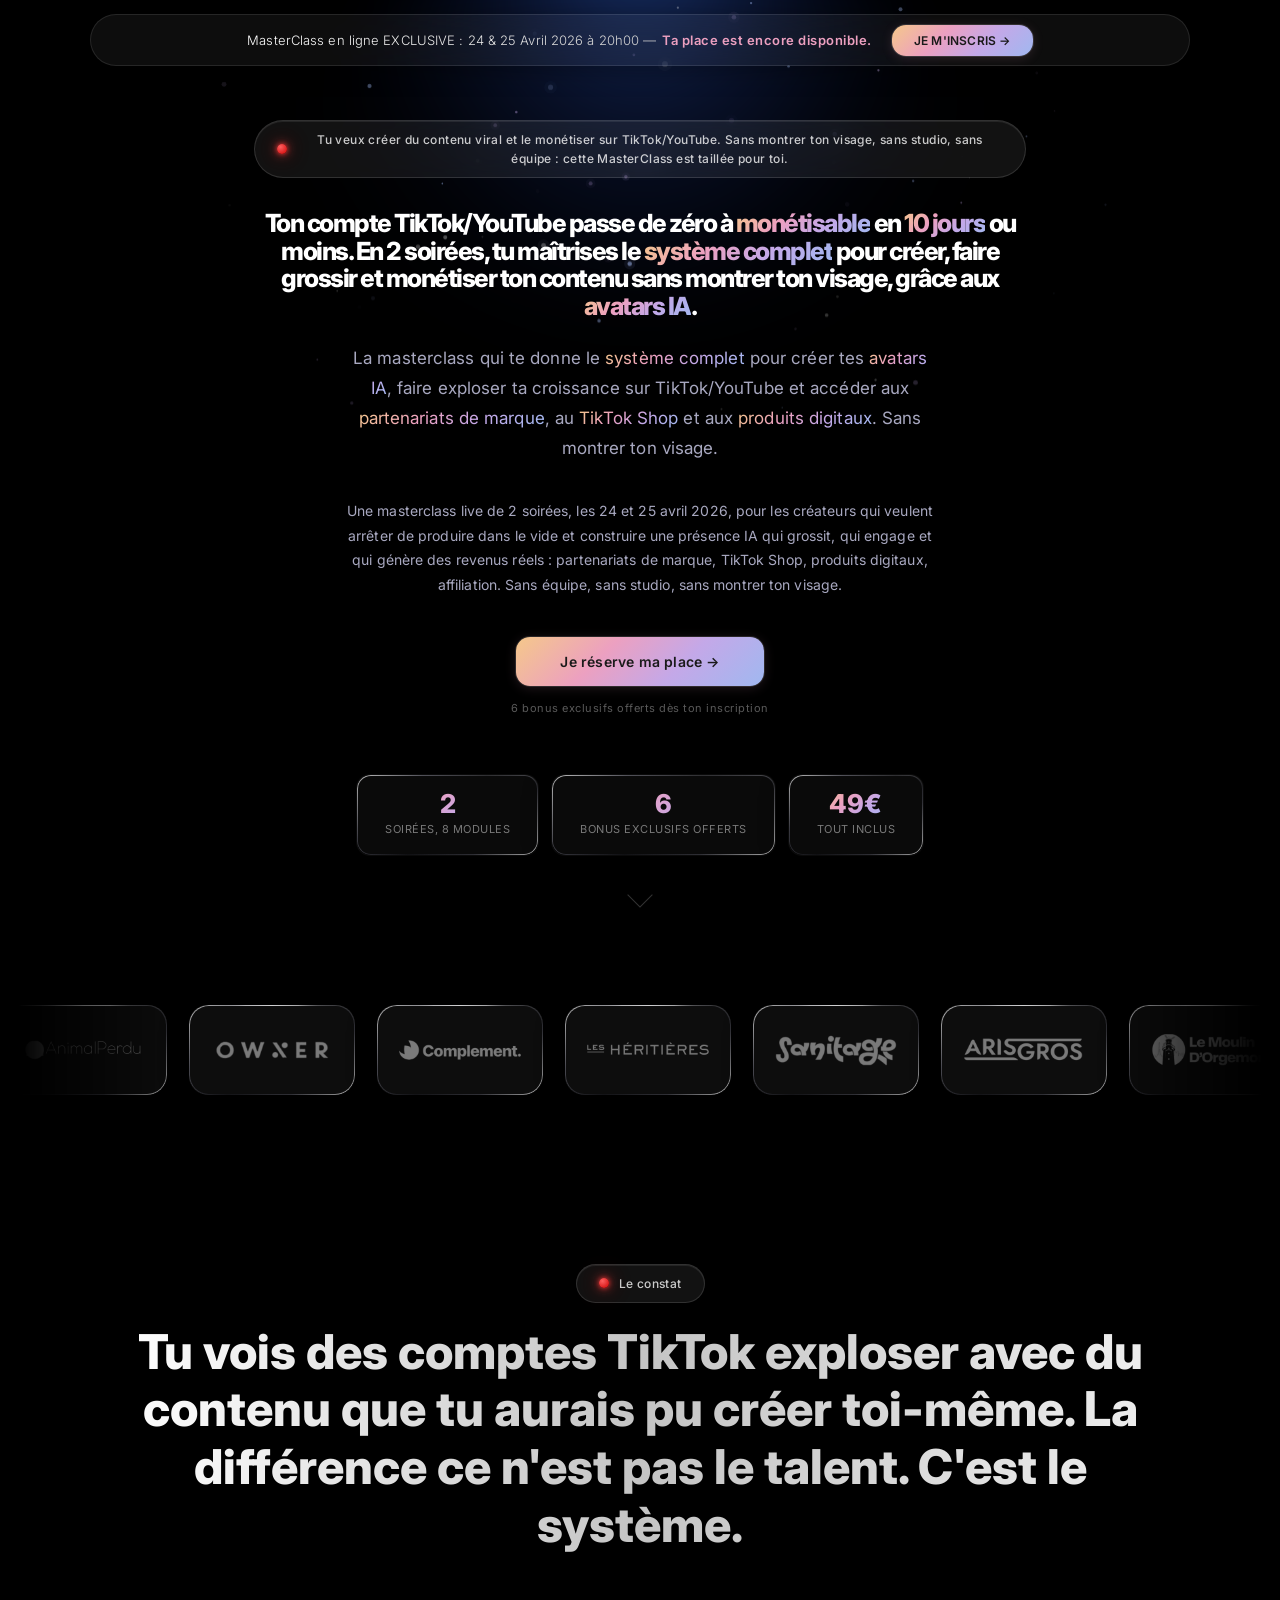
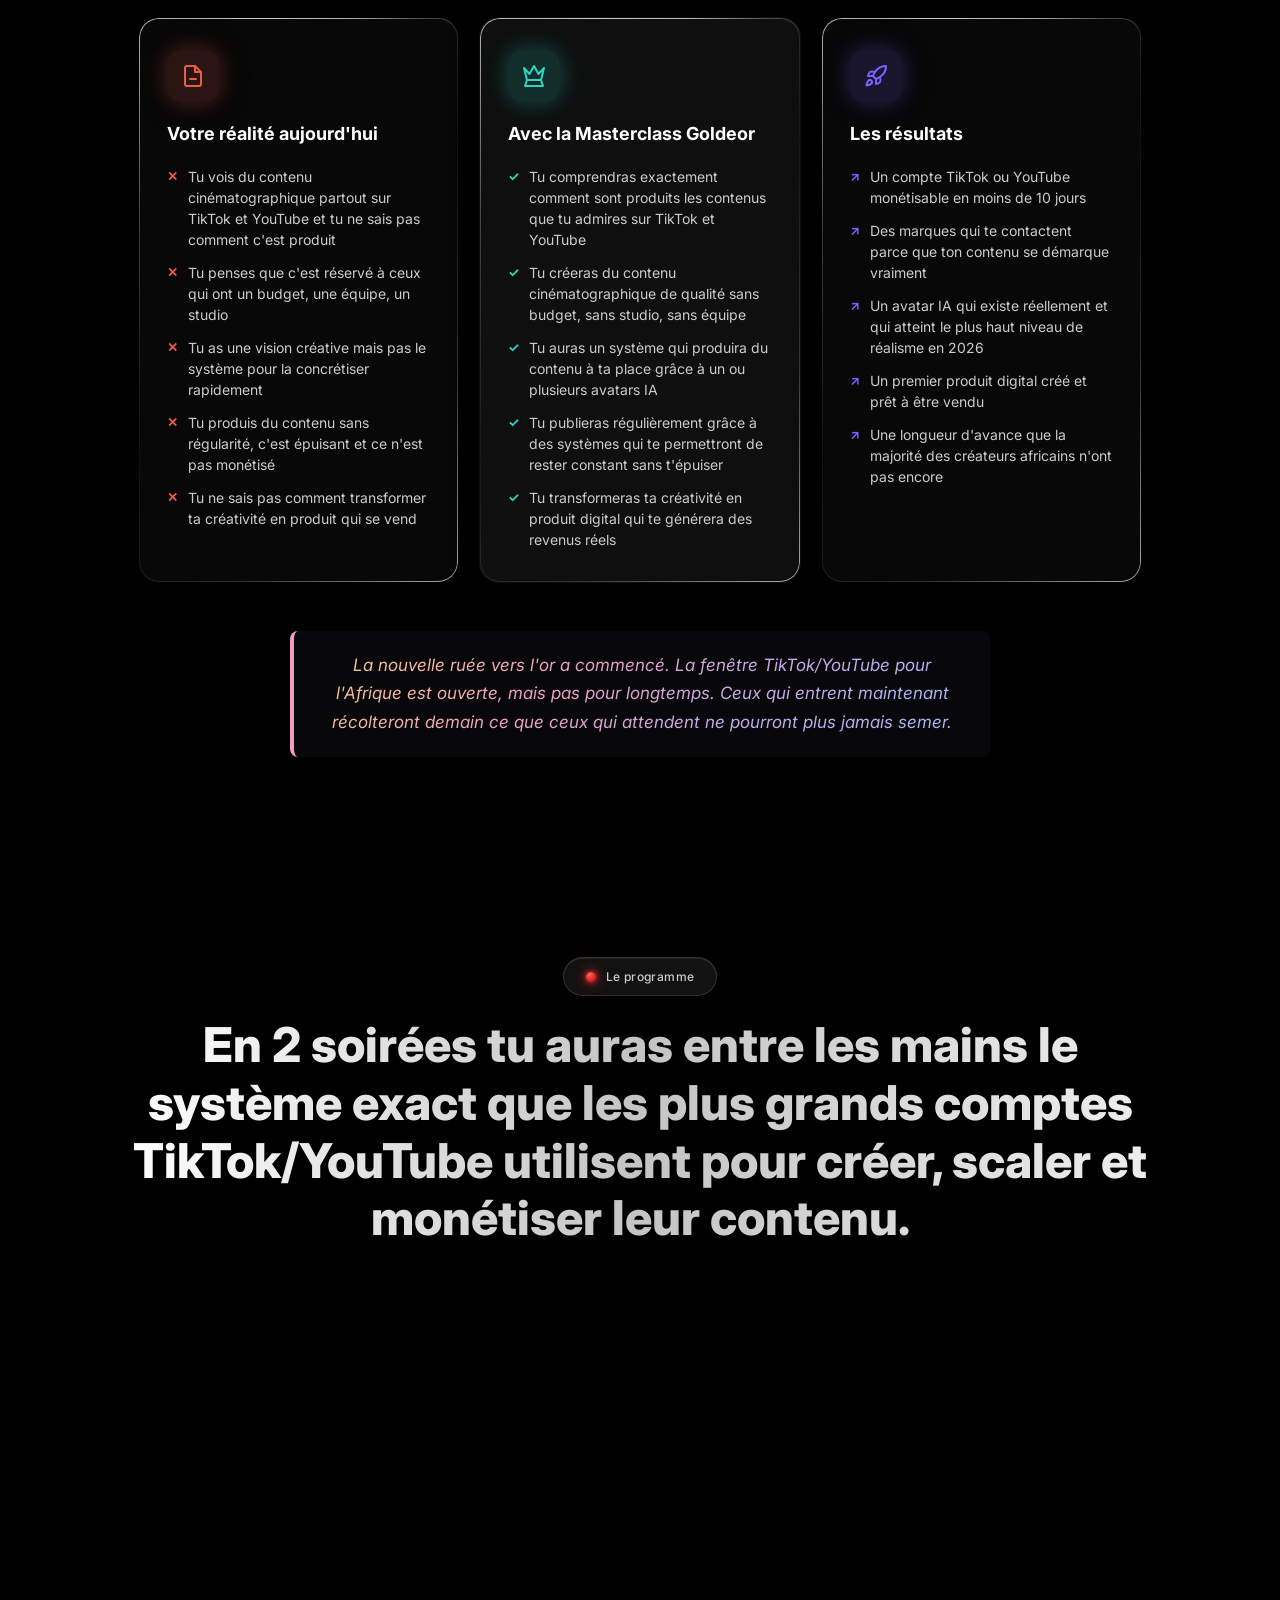
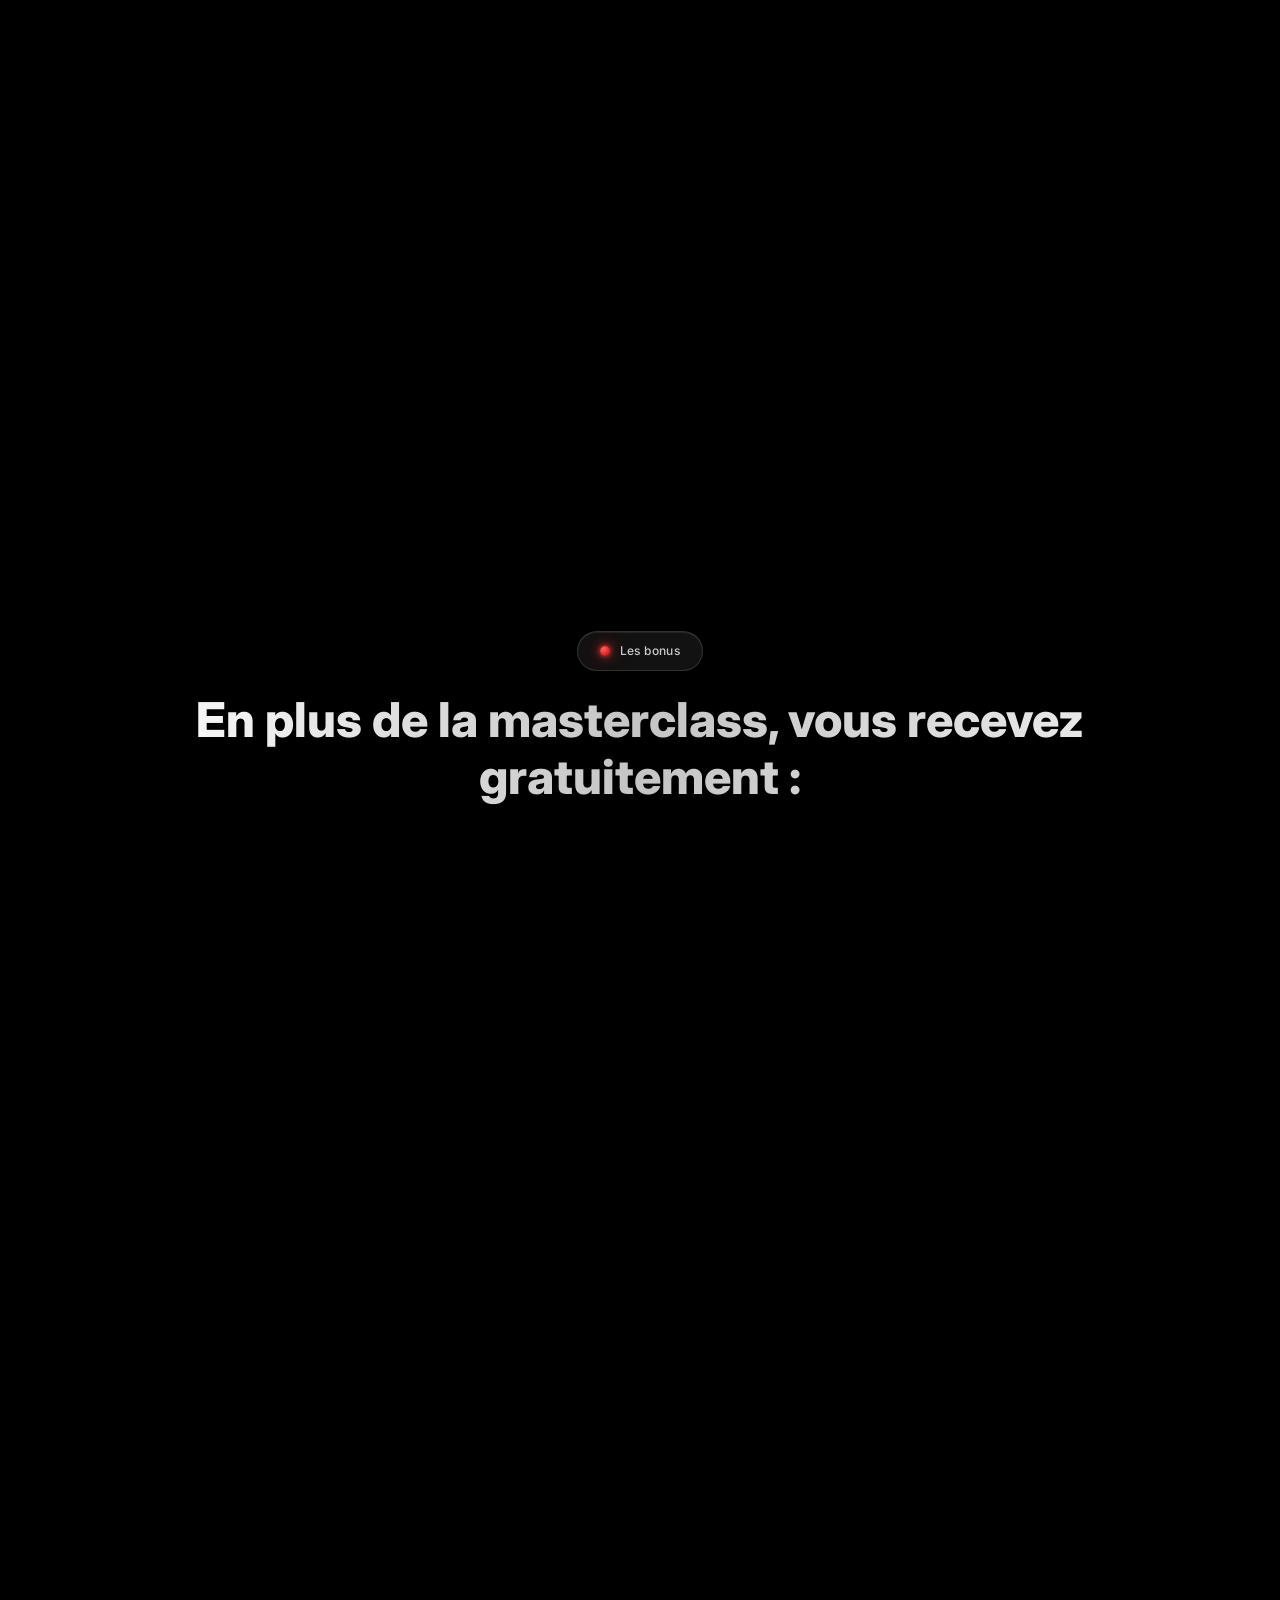
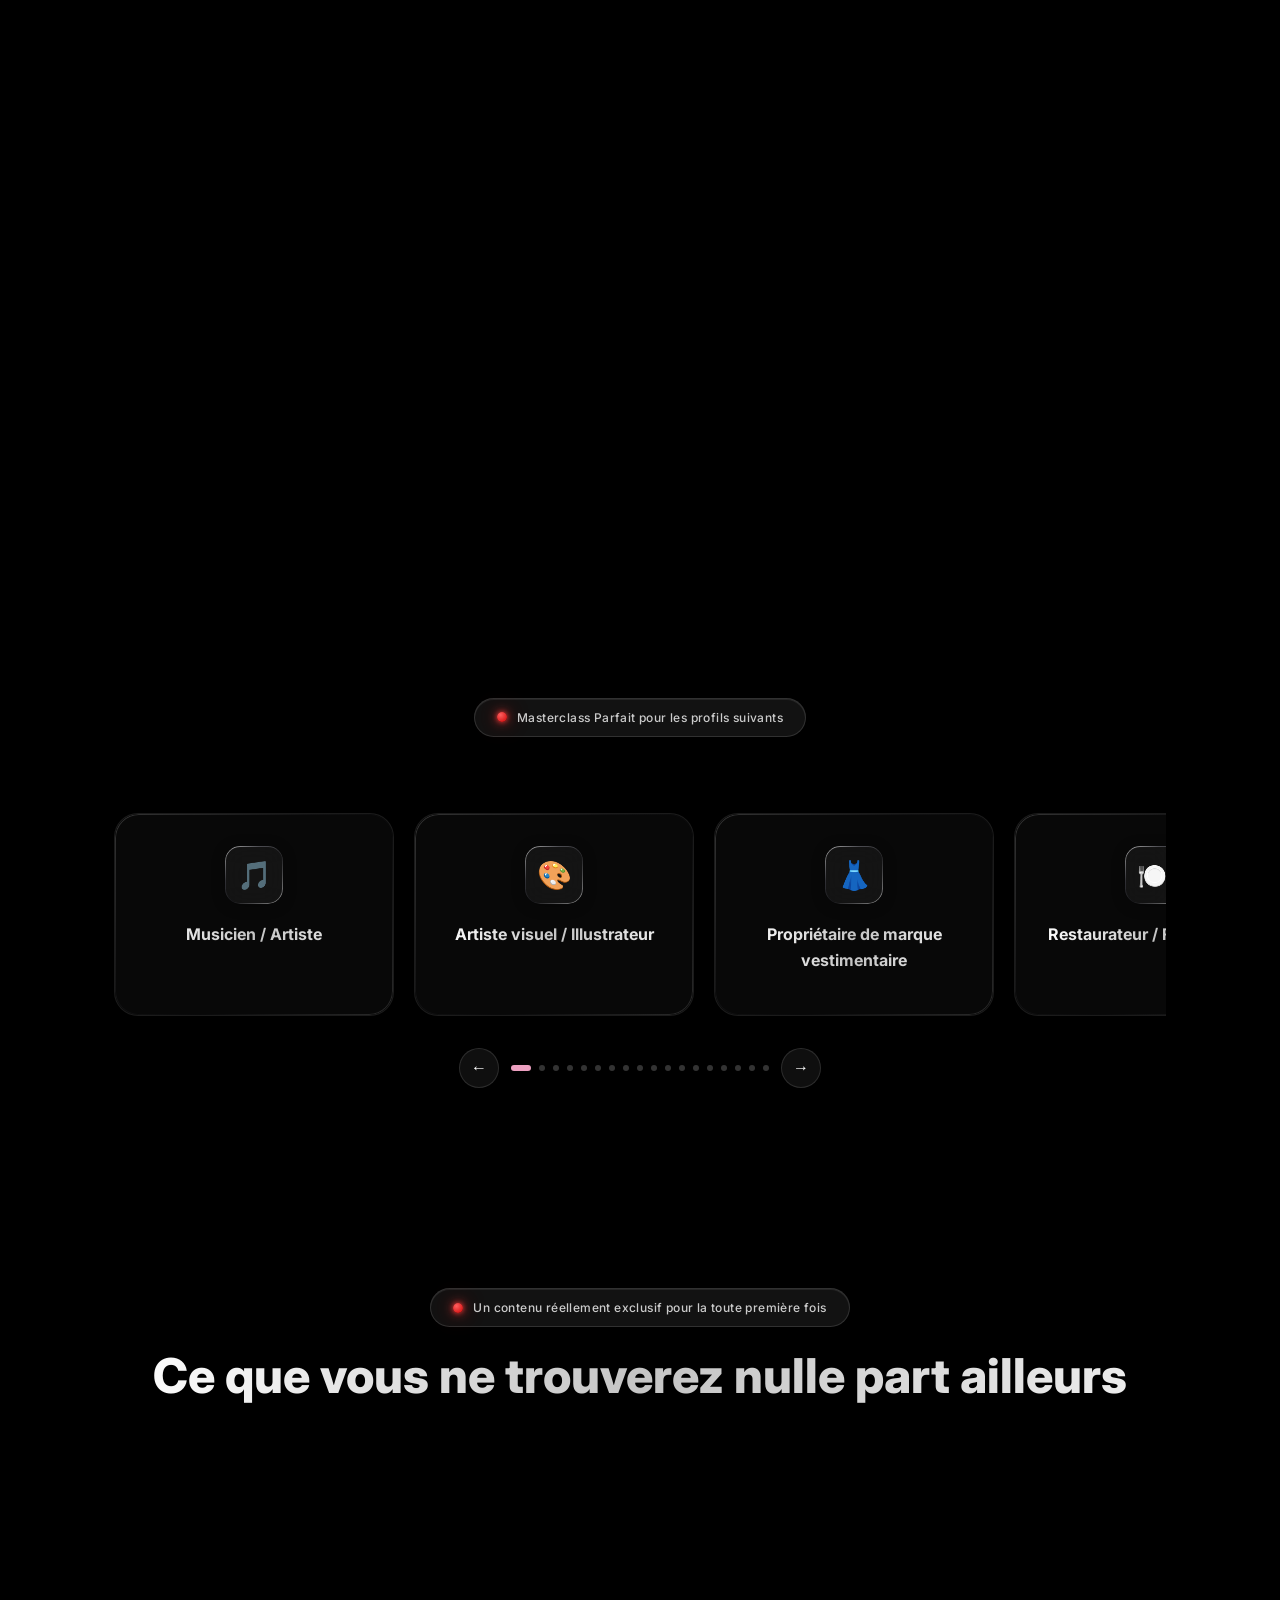
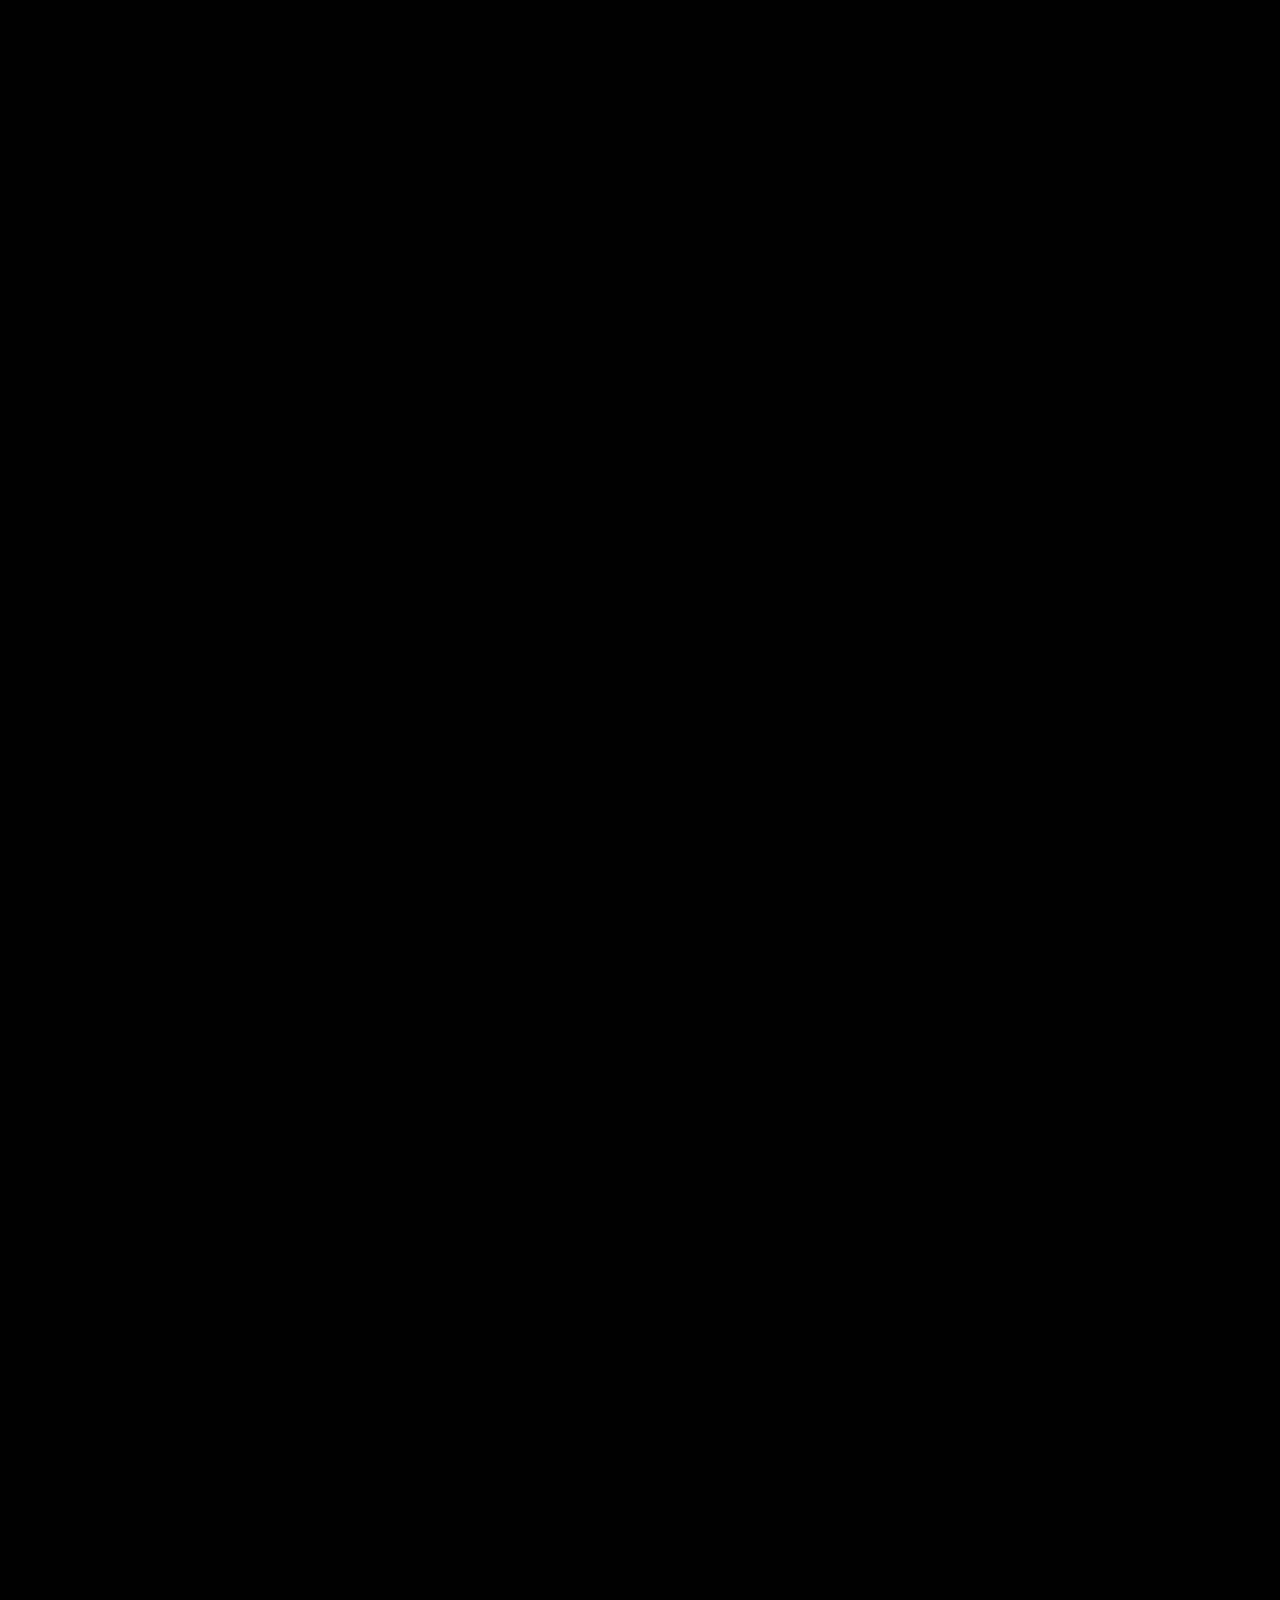
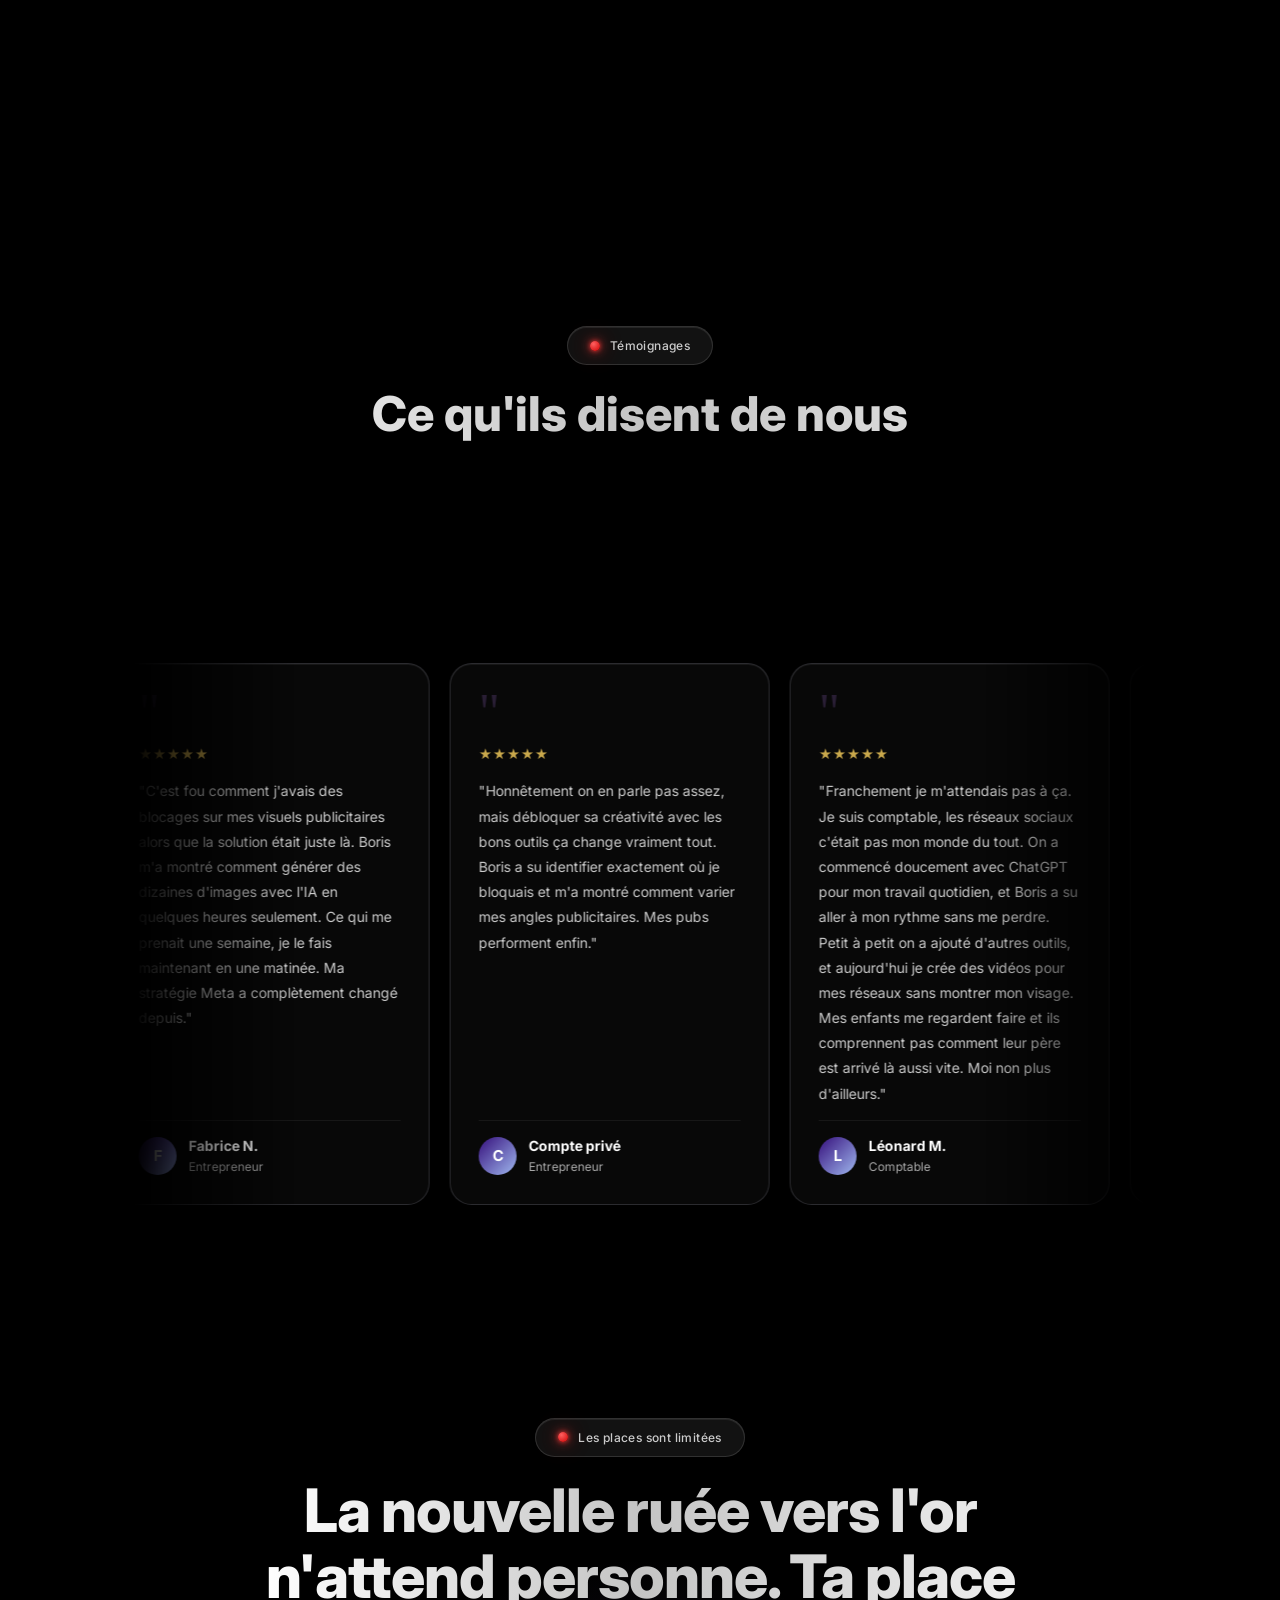
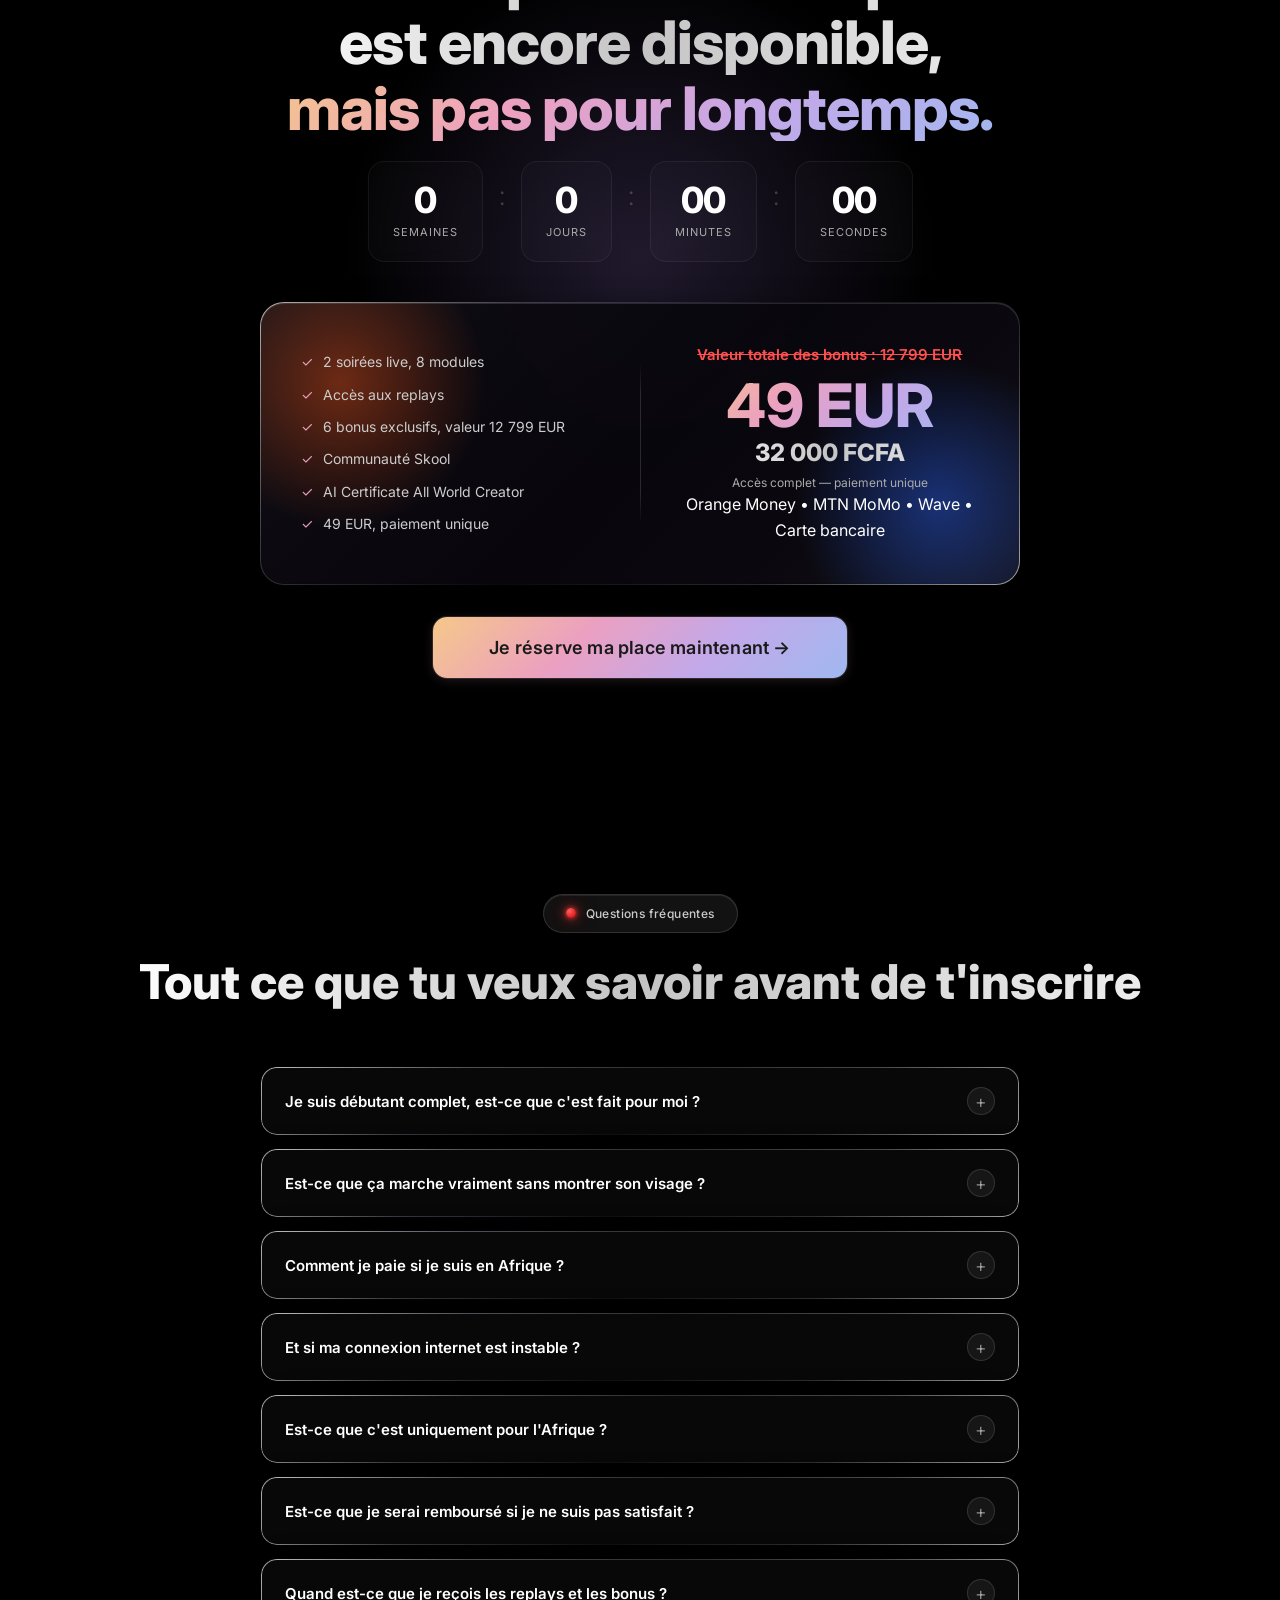
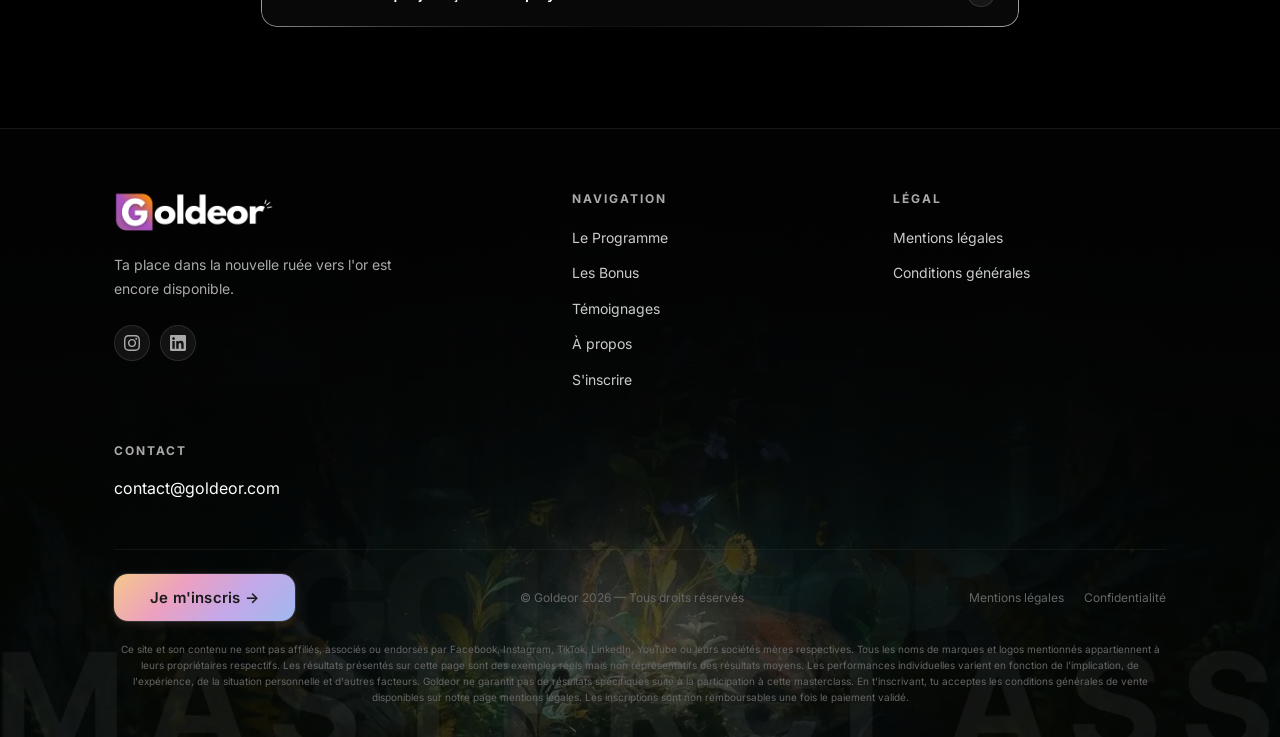
==== commit 7c9d6f87: "Update buttons to redirect to the inscription page and enhance form submission validation" ====
--- a/index.html
+++ b/index.html
@@ -139,7 +139,7 @@
         <span class="sticky-bar__date">Ta place est encore disponible.</span>
       </p>
       <button class="sticky-bar__cta"
-              onclick="document.getElementById('cta-final').scrollIntoView({behavior:'smooth'})">
+              onclick="window.location.href='inscription.html'">
         JE M'INSCRIS →
       </button>
     </div>
@@ -179,7 +179,7 @@
 
       <!-- CTA principal -->
       <button class="hero__cta-btn"
-              onclick="document.getElementById('cta-final').scrollIntoView({behavior:'smooth'})">
+              onclick="window.location.href='inscription.html'">
         Je réserve ma place →
       </button>
 
@@ -353,7 +353,7 @@
             </li>
           </ul>
           <button class="prog-card__cta"
-                  onclick="document.getElementById('cta-final').scrollIntoView({behavior:'smooth'})">
+                  onclick="window.location.href='inscription.html'">
             Je m'inscris →
           </button>
         </div>
@@ -389,7 +389,7 @@
             </li>
           </ul>
           <button class="prog-card__cta"
-                  onclick="document.getElementById('cta-final').scrollIntoView({behavior:'smooth'})">
+                  onclick="window.location.href='inscription.html'">
             Je m'inscris →
           </button>
         </div>
@@ -688,7 +688,7 @@
             </div>
           </div>
           <button class="btn-primary avantages__card-cta"
-                  onclick="document.getElementById('cta-final').scrollIntoView({behavior:'smooth'})">
+                  onclick="window.location.href='inscription.html'">
             Je veux mon accès maintenant
           </button>
         </div>
@@ -1079,7 +1079,7 @@
             <li><a href="#bonus" class="footer__nav-link">Les Bonus</a></li>
             <li><a href="#temoignages" class="footer__nav-link">Témoignages</a></li>
             <li><a href="#fondateur" class="footer__nav-link">À propos</a></li>
-            <li><a href="#cta-final" class="footer__nav-link">S'inscrire</a></li>
+            <li><a href="inscription.html" class="footer__nav-link">S'inscrire</a></li>
           </ul>
         </div>
 
@@ -1101,7 +1101,7 @@
 
       <div class="footer__bottom">
         <button class="btn-primary footer__cta-btn"
-                onclick="document.getElementById('cta-final').scrollIntoView({behavior:'smooth'})">
+                onclick="window.location.href='inscription.html'">
           Je m'inscris →
         </button>
         <p class="footer__copyright">© Goldeor 2026 — Tous droits réservés</p>
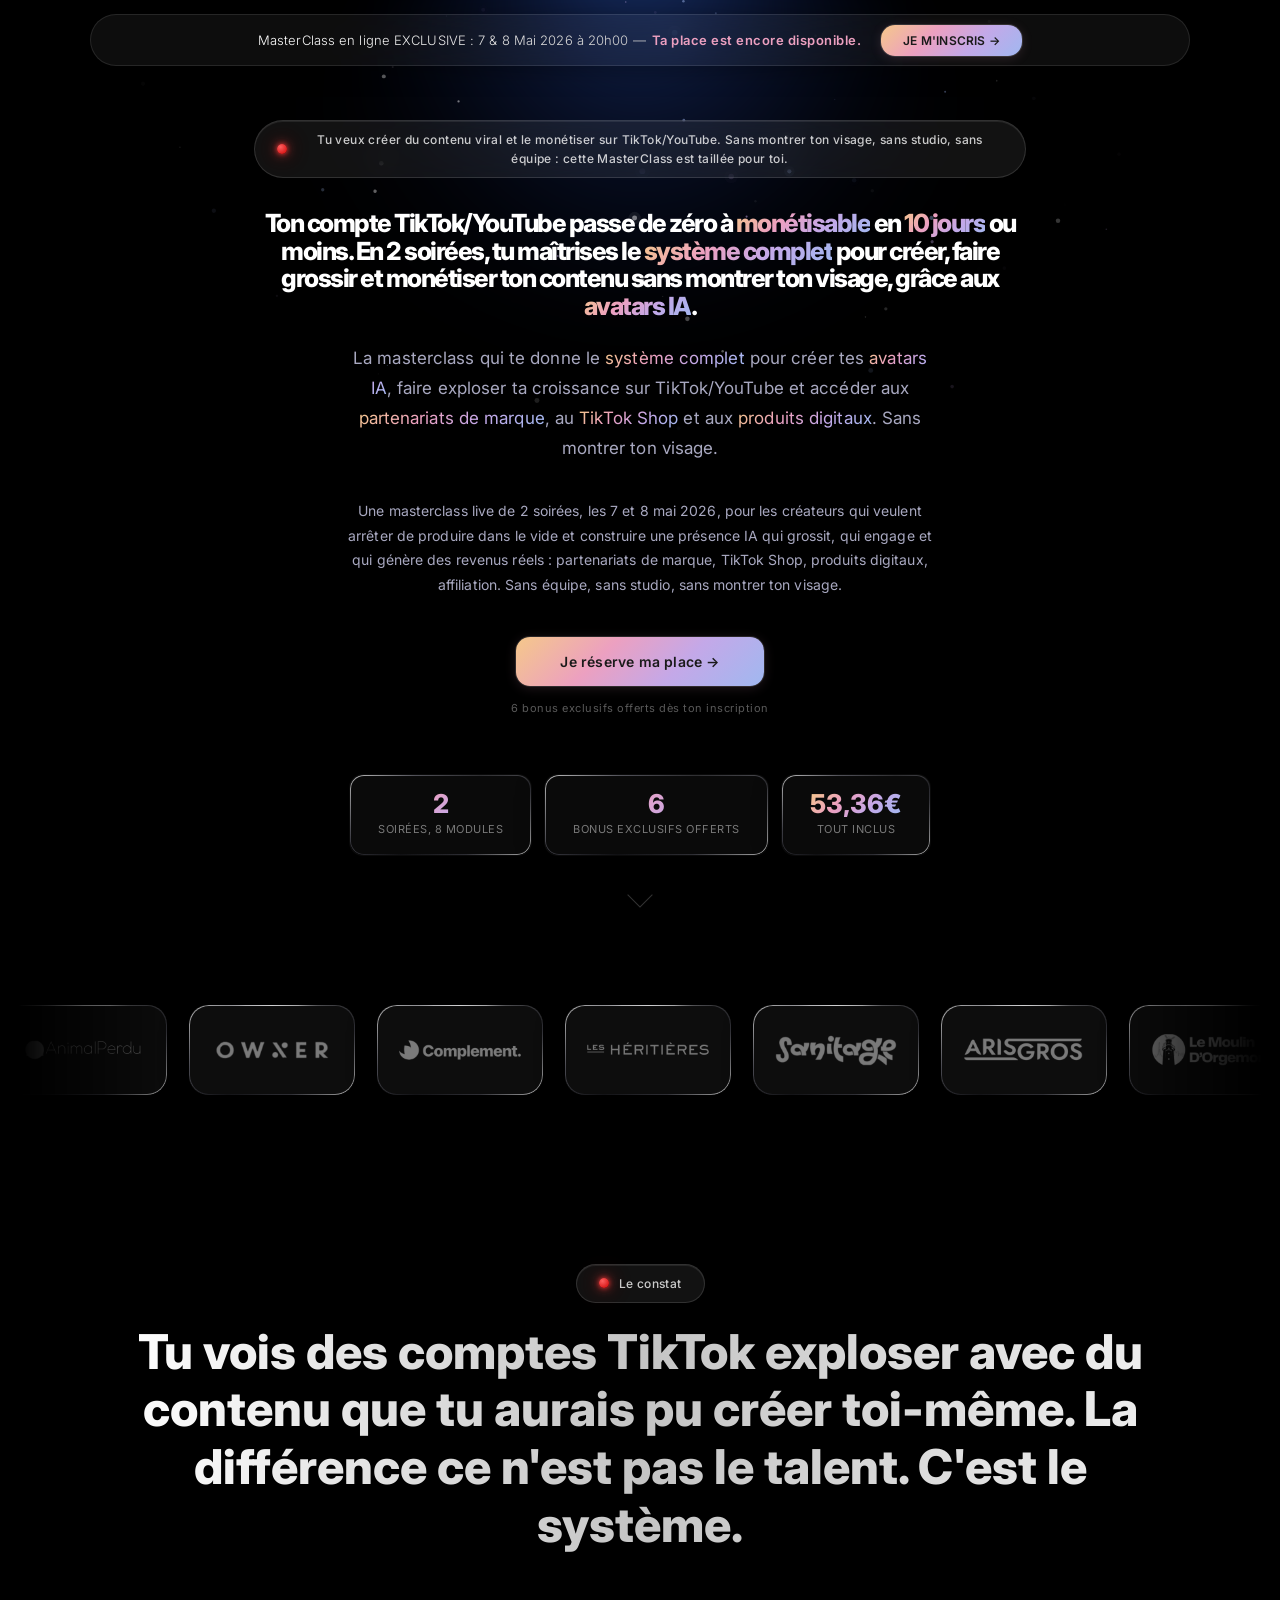
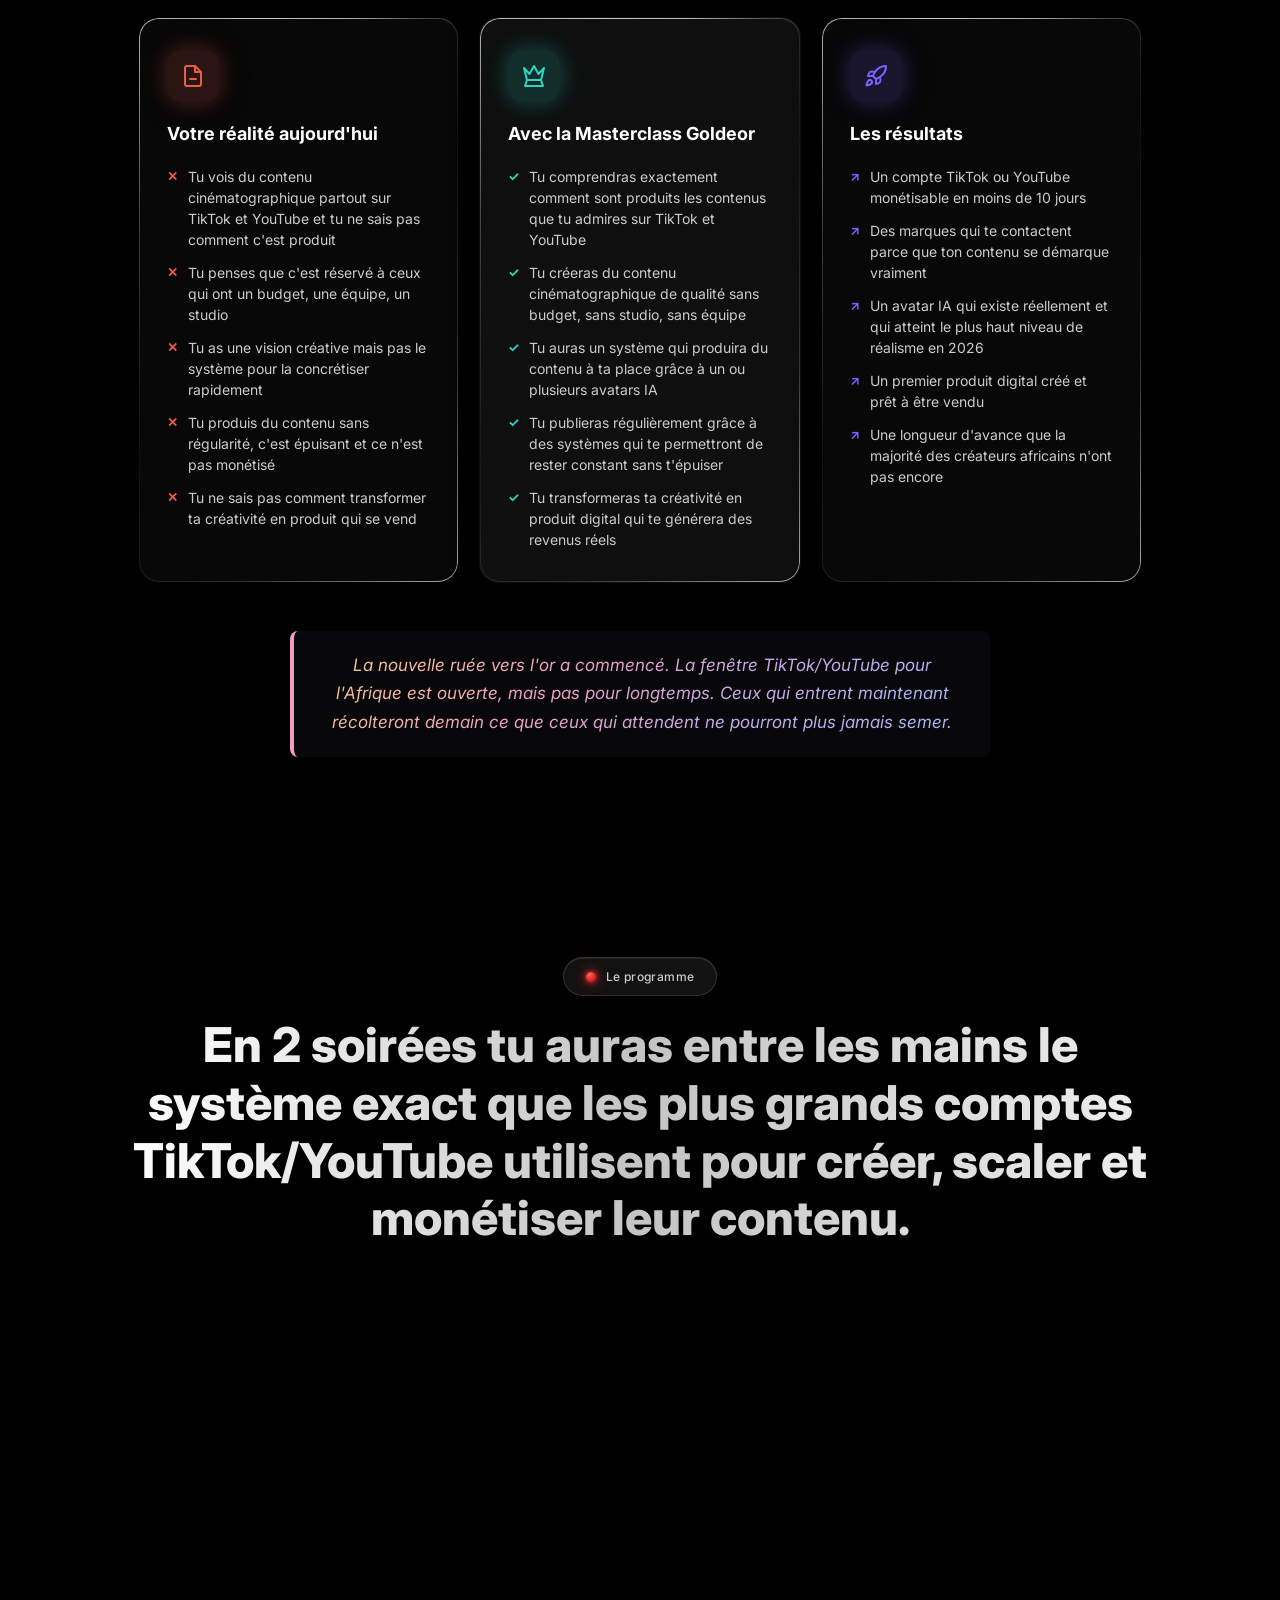
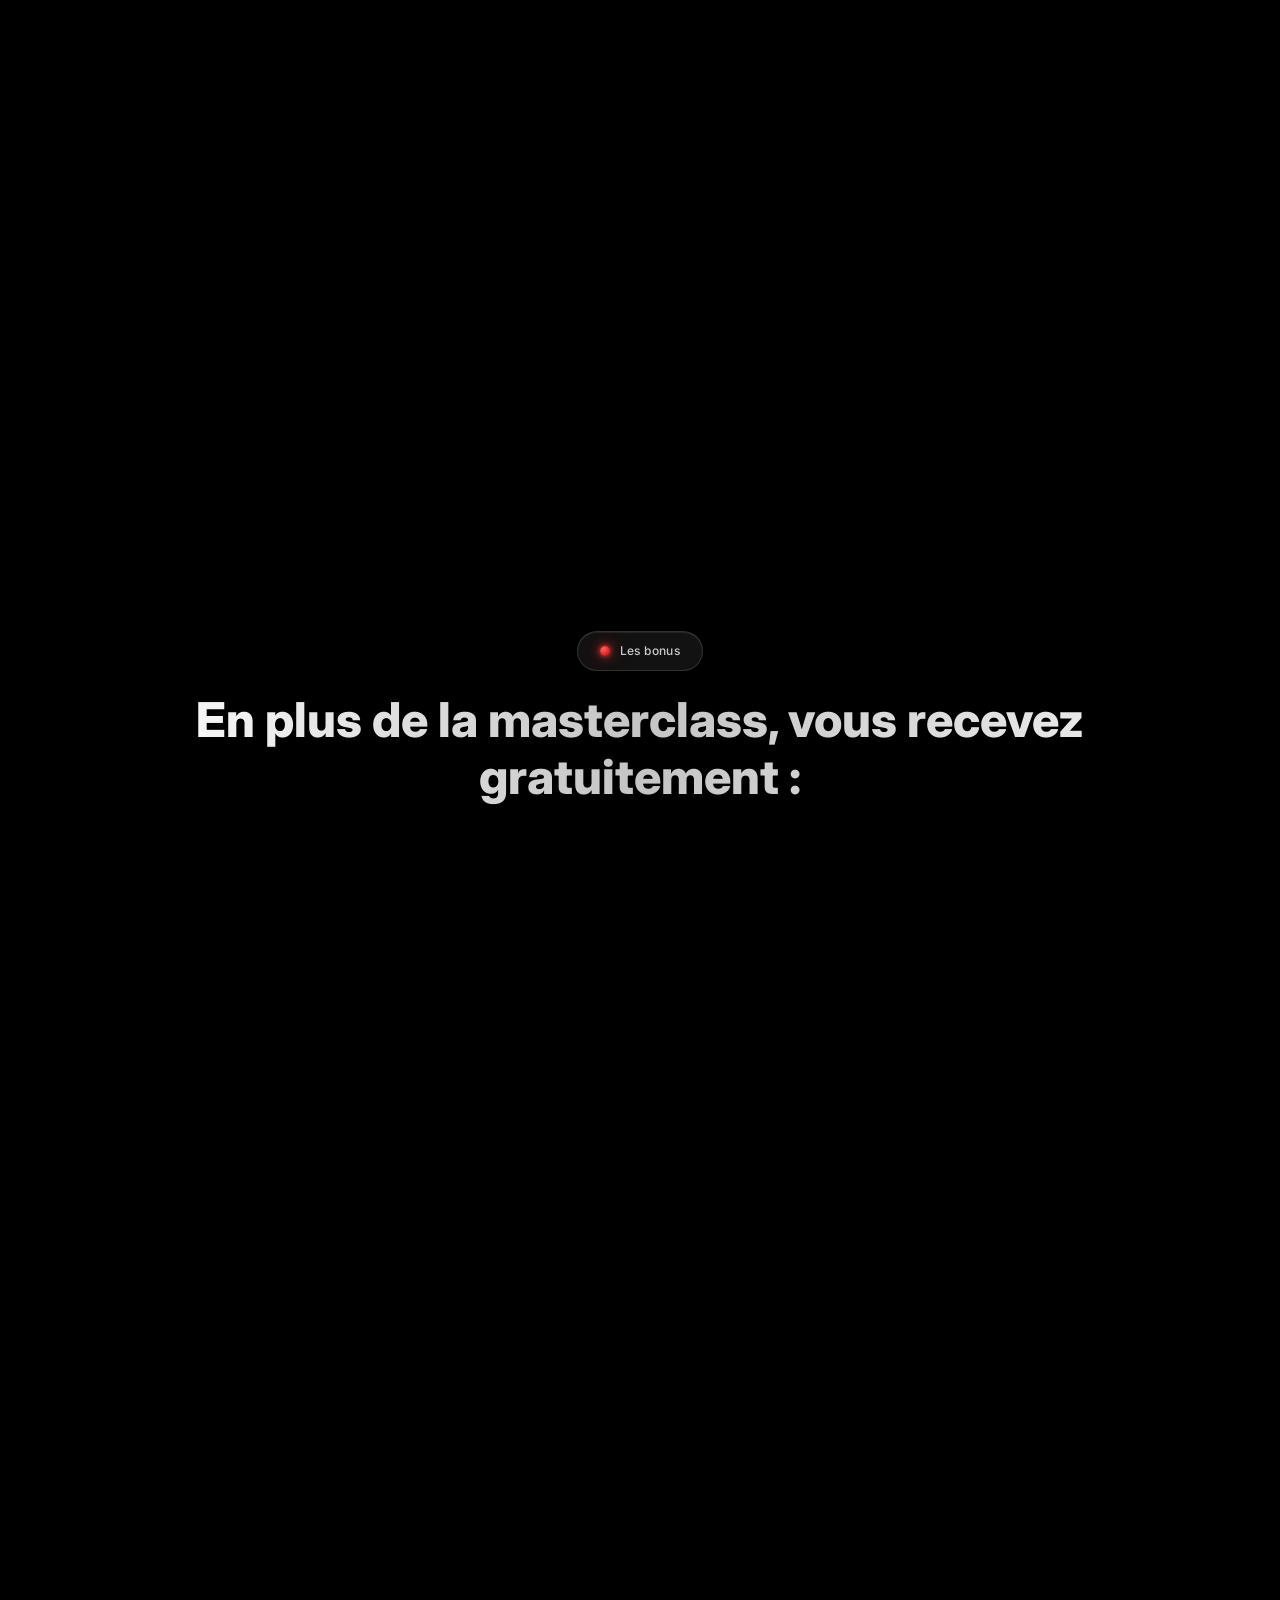
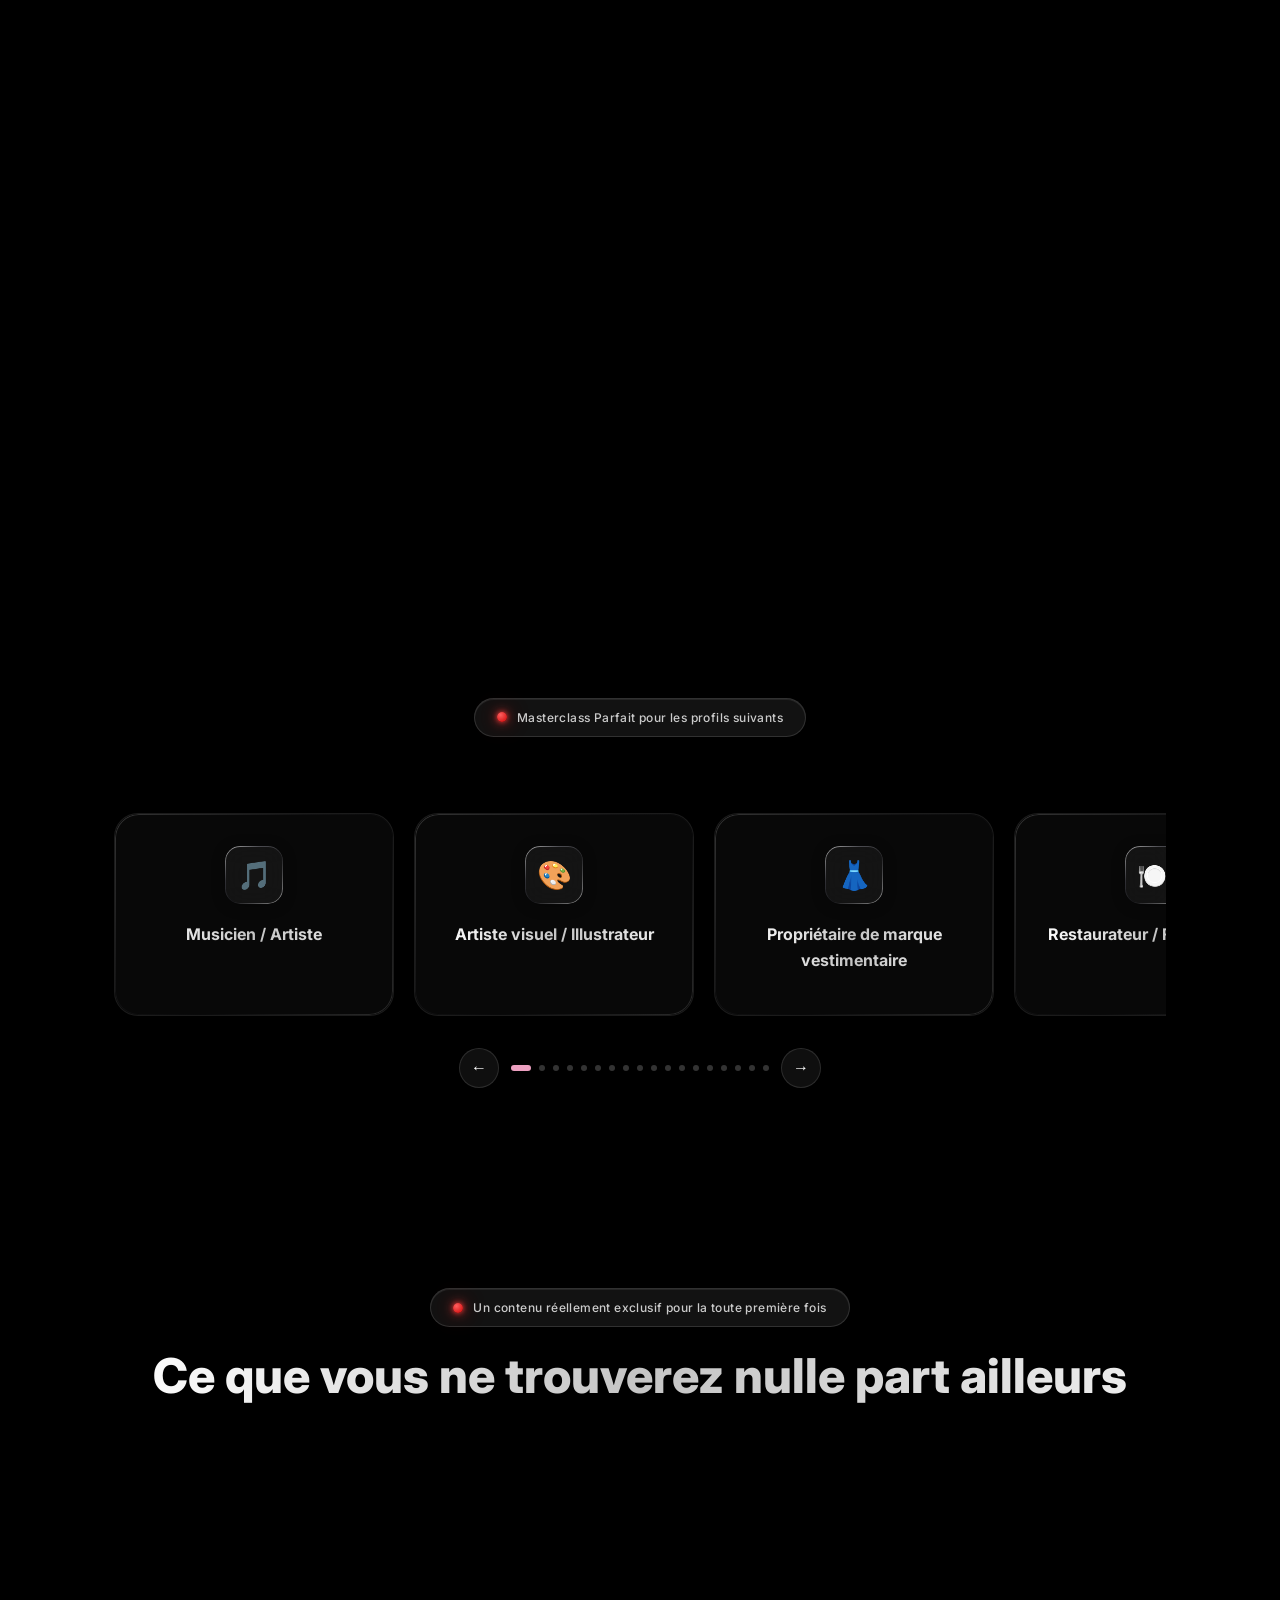
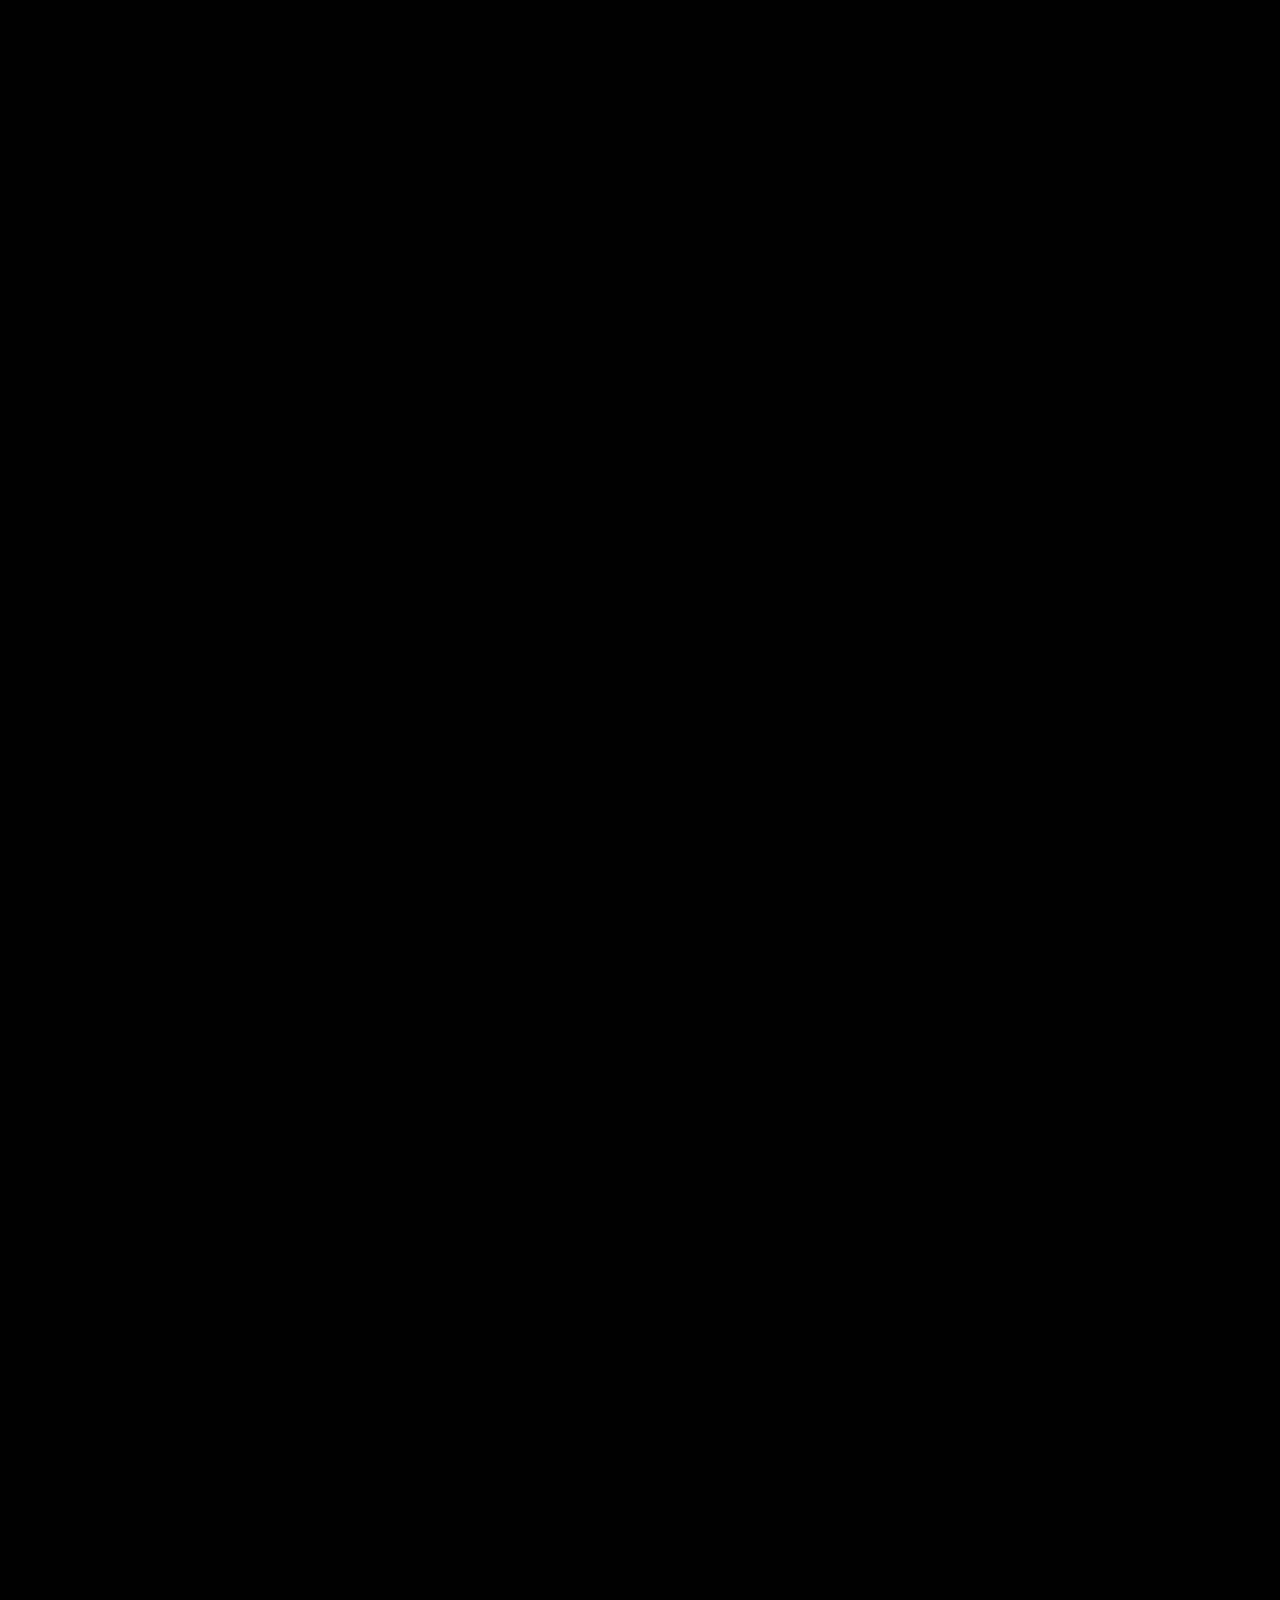
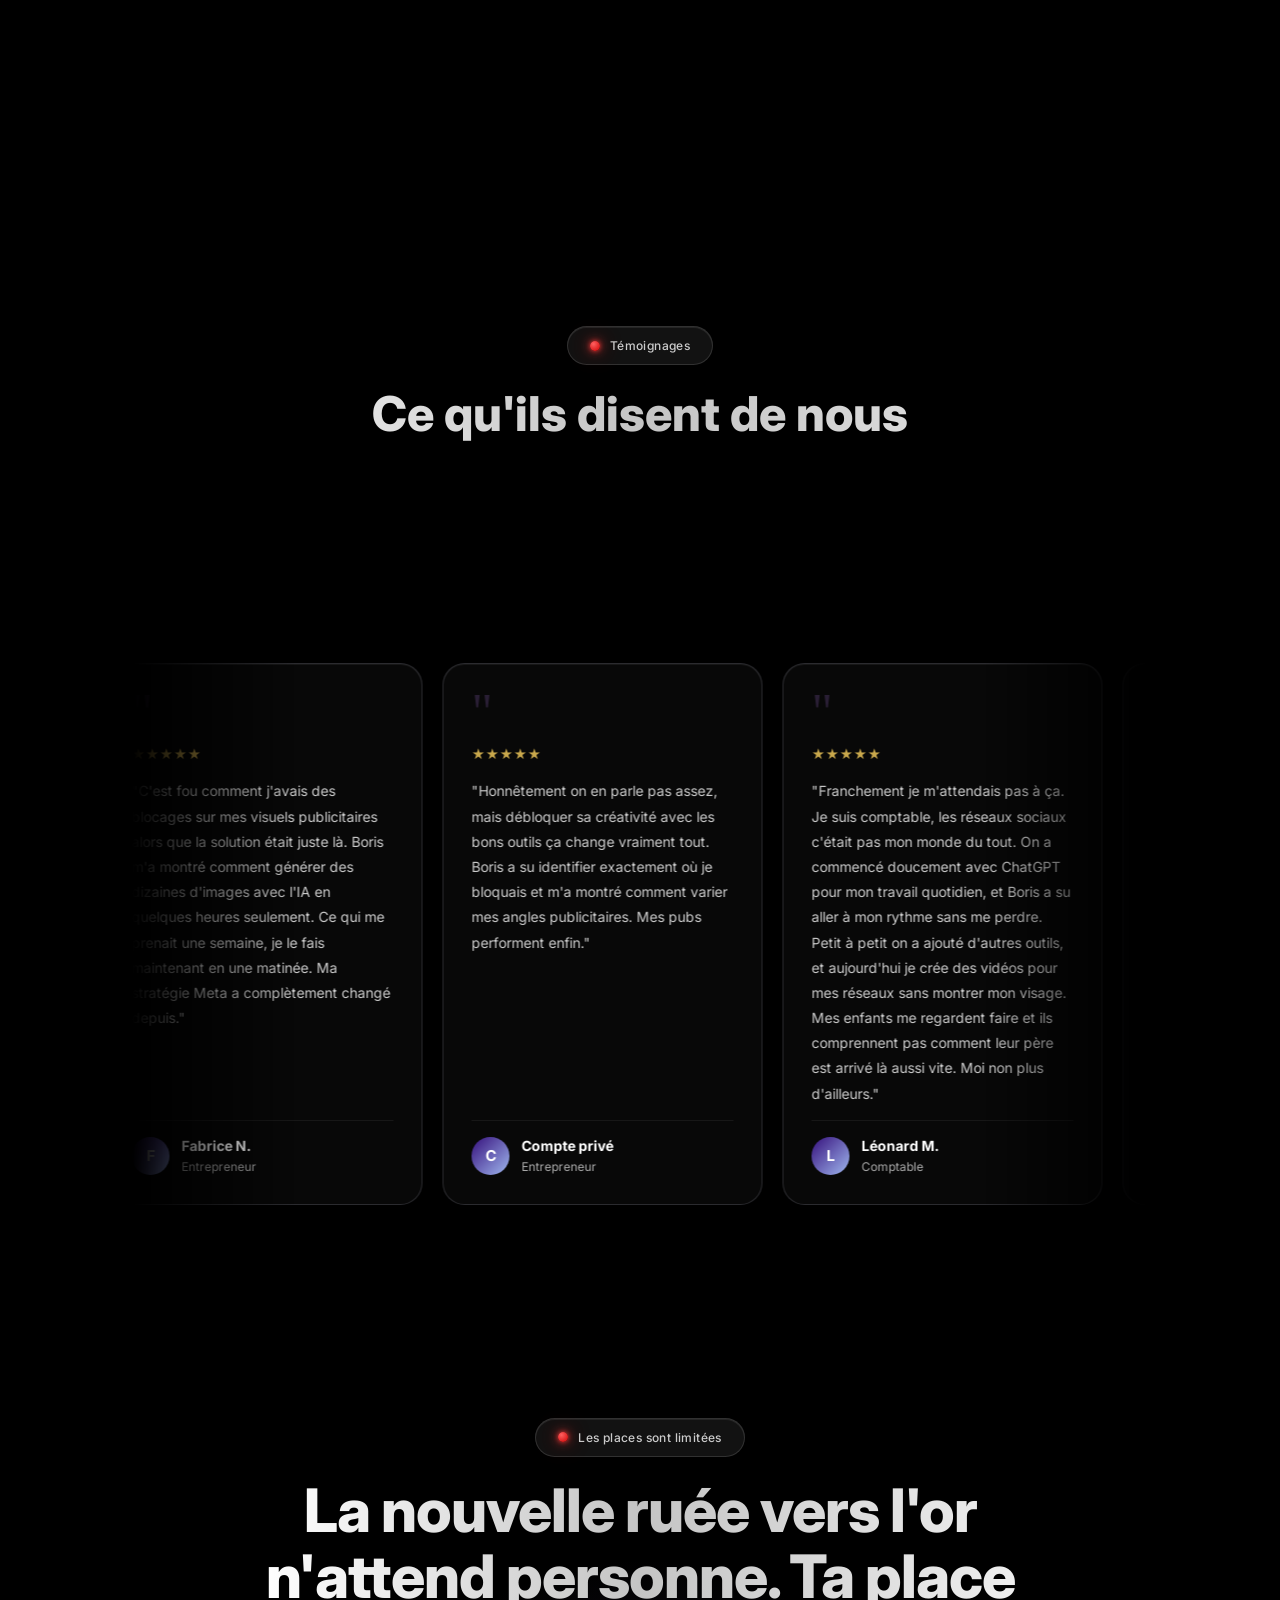
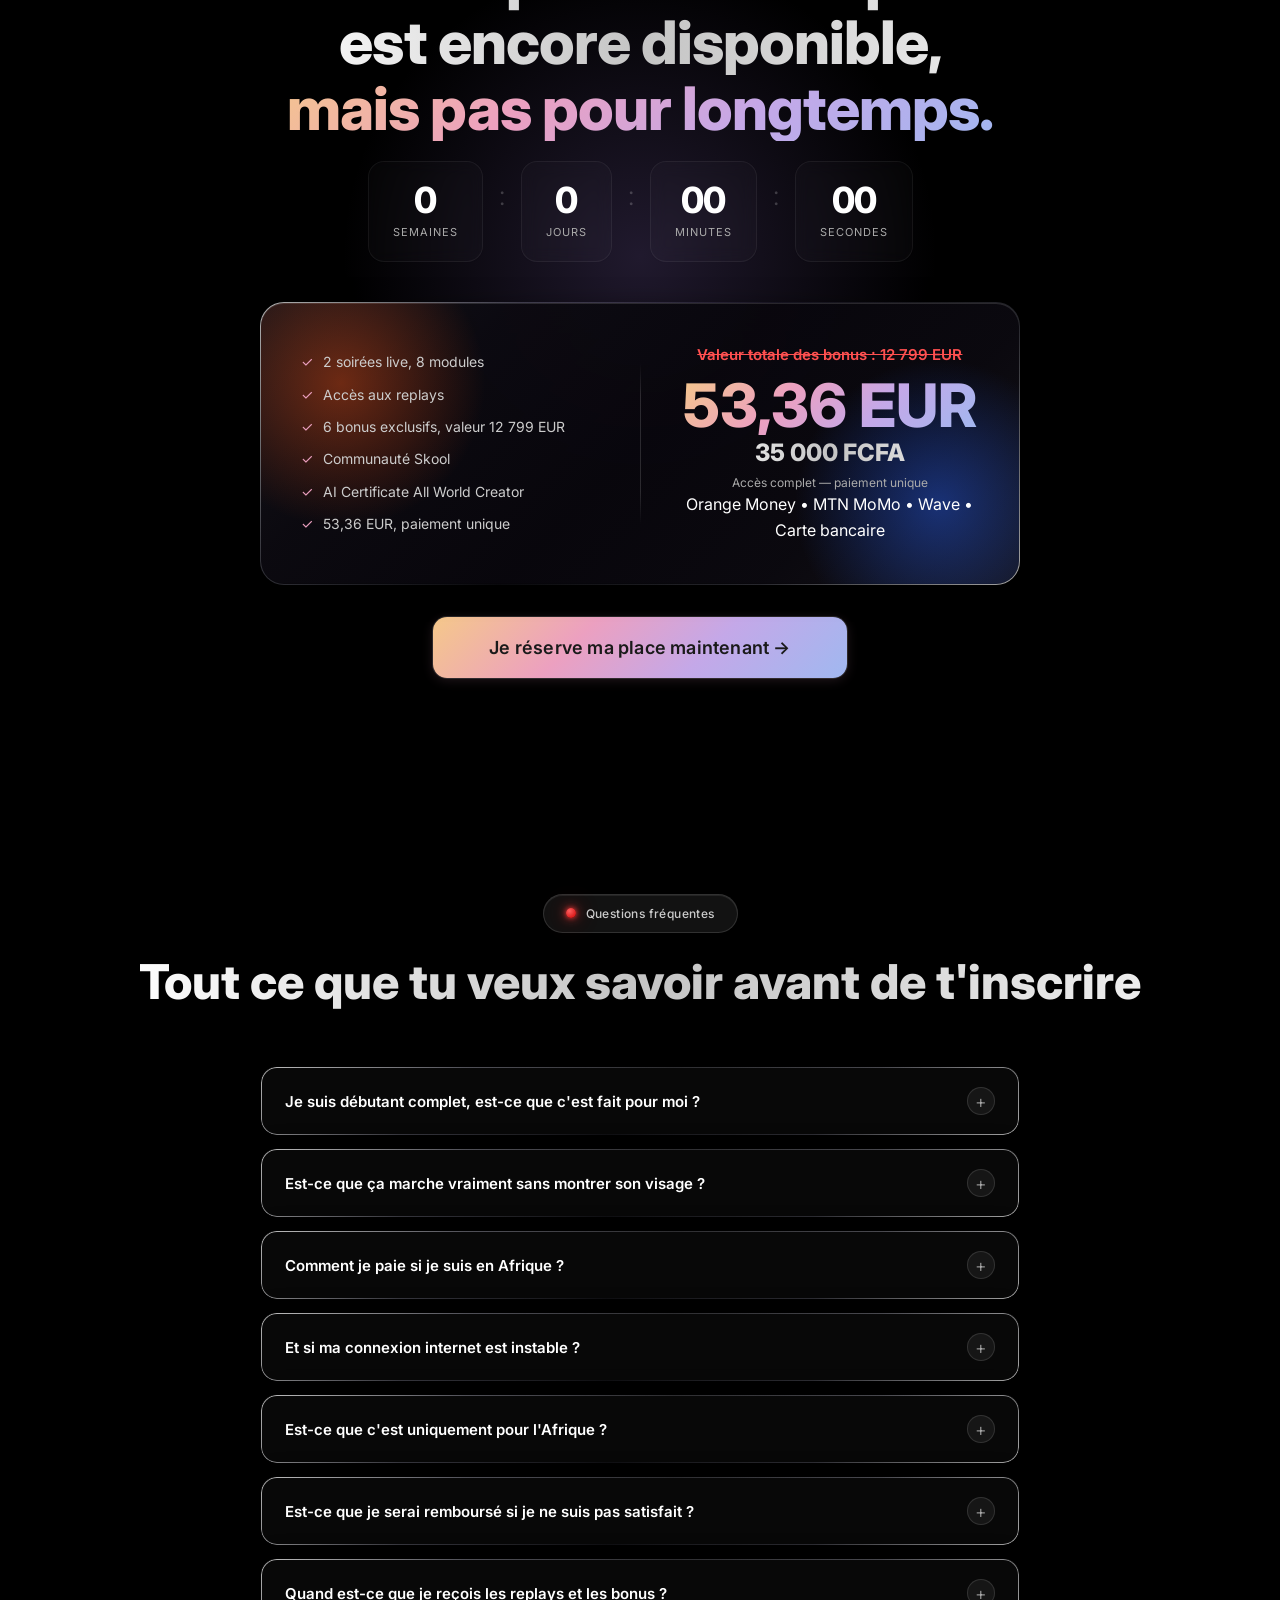
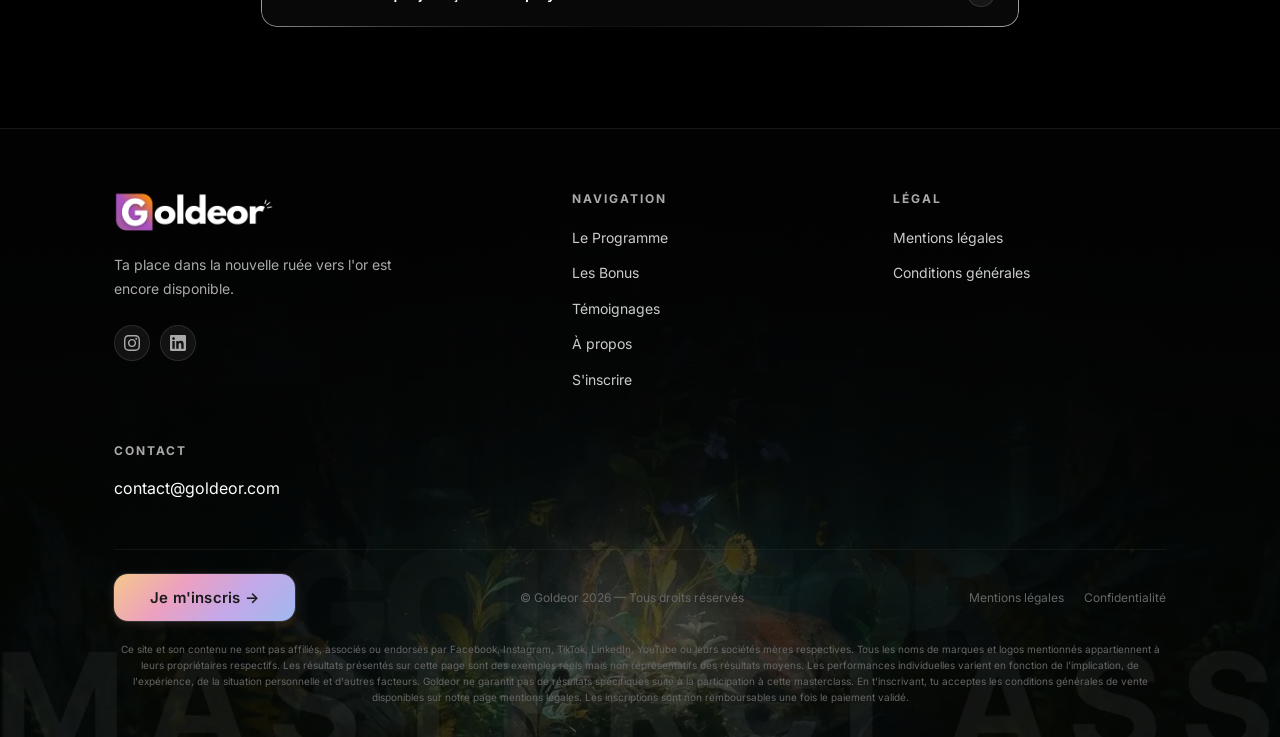
==== commit 370b996b: "Update event dates and pricing for Masterclass Goldeor to May 2026" ====
--- a/index.html
+++ b/index.html
@@ -6,12 +6,12 @@
 
   <!-- SEO -->
   <title>Masterclass TikTok/YouTube IA - Monétise ton contenu sans montrer ton visage | Goldeor</title>
-  <meta name="description" content="En 2 soirées, découvre le système complet pour créer des avatars IA, faire exploser ta croissance sur TikTok/YouTube et monétiser ton contenu. Sans visage, sans studio. 49€ tout inclus." />
+  <meta name="description" content="En 2 soirées, découvre le système complet pour créer des avatars IA, faire exploser ta croissance sur TikTok/YouTube et monétiser ton contenu. Sans visage, sans studio. 53,36€ tout inclus." />
   <link rel="canonical" href="https://goldeor.com/masterclass" />
 
   <!-- OG -->
   <meta property="og:title" content="Masterclass IA - De zéro à monétisable sur TikTok/YouTube en 10 jours" />
-  <meta property="og:description" content="Le système complet pour créer des avatars IA viraux, lancer ton compte TikTok/YouTube et générer tes premiers revenus. Sans montrer ton visage. 24 et 25 Avril 2026." />
+  <meta property="og:description" content="Le système complet pour créer des avatars IA viraux, lancer ton compte TikTok/YouTube et générer tes premiers revenus. Sans montrer ton visage. 7 et 8 Mai 2026." />
   <meta property="og:image" content="assets/images/Photo professionnelle Boris.webp" />
   <meta property="og:type" content="website" />
   <meta property="og:locale" content="fr_FR" />
@@ -19,7 +19,7 @@
   <!-- Twitter Card -->
   <meta name="twitter:card" content="summary_large_image" />
   <meta name="twitter:title" content="Masterclass IA - Monétise TikTok/YouTube sans montrer ton visage | Goldeor" />
-  <meta name="twitter:description" content="En 2 soirées, tu maîtrises le système complet pour créer des avatars IA et monétiser ton contenu sur TikTok/YouTube. 24 et 25 Avril 2026. 49€ tout inclus." />
+  <meta name="twitter:description" content="En 2 soirées, tu maîtrises le système complet pour créer des avatars IA et monétiser ton contenu sur TikTok/YouTube. 7 et 8 Mai 2026. 53,36€ tout inclus." />
 
   <!-- Favicon -->
   <link rel="icon" type="image/png" href="assets/images/Favicon goldeor landing page.png" />
@@ -135,7 +135,7 @@
   <div class="sticky-bar" id="stickyBar">
     <div class="sticky-bar__inner">
       <p class="sticky-bar__text">
-        <span class="sticky-bar__intro">MasterClass en ligne EXCLUSIVE : 24 &amp; 25 Avril 2026 à 20h00 —</span>
+        <span class="sticky-bar__intro">MasterClass en ligne EXCLUSIVE : 7 &amp; 8 Mai 2026 à 20h00 —</span>
         <span class="sticky-bar__date">Ta place est encore disponible.</span>
       </p>
       <button class="sticky-bar__cta"
@@ -174,7 +174,7 @@
 
       <!-- Lead-in -->
       <p class="hero__leadin">
-        Une masterclass live de 2 soirées, les 24 et 25 avril 2026, pour les créateurs qui veulent arrêter de produire dans le vide et construire une présence IA qui grossit, qui engage et qui génère des revenus réels : partenariats de marque, TikTok Shop, produits digitaux, affiliation. Sans équipe, sans studio, sans montrer ton visage.
+        Une masterclass live de 2 soirées, les 7 et 8 mai 2026, pour les créateurs qui veulent arrêter de produire dans le vide et construire une présence IA qui grossit, qui engage et qui génère des revenus réels : partenariats de marque, TikTok Shop, produits digitaux, affiliation. Sans équipe, sans studio, sans montrer ton visage.
       </p>
 
       <!-- CTA principal -->
@@ -199,7 +199,7 @@
         </div>
         <div class="hero__stat-divider"></div>
         <div class="hero__stat">
-          <div class="hero__stat-number">49€</div>
+          <div class="hero__stat-number">53,36€</div>
           <div class="hero__stat-label">Tout inclus</div>
         </div>
       </div>
@@ -331,7 +331,7 @@
             </svg>
           </div>
           <div class="prog-card__meta">Soirée 1</div>
-          <div class="prog-card__day">Vendredi 10 Avril 2026 • 20H00</div>
+          <div class="prog-card__day">Jeudi 7 Mai 2026 • 20H00</div>
           <p class="prog-card__desc">La nuit où tu construis ta base : ton kit de marque, tes visuels publicitaires, tes influenceurs IA et tes carrousels viraux.</p>
           <div class="prog-card__divider"><span>Au programme</span></div>
           <ul class="prog-card__modules">
@@ -367,7 +367,7 @@
             </svg>
           </div>
           <div class="prog-card__meta">Soirée 2</div>
-          <div class="prog-card__day">Samedi 11 Avril 2026 • 20H00</div>
+          <div class="prog-card__day">Vendredi 8 Mai 2026 • 20H00</div>
           <p class="prog-card__desc">La nuit où tu passes à l'action : ton avatar IA, tes mini-films, ton premier produit digital et ta stratégie TikTok/YouTube complète.</p>
           <div class="prog-card__divider"><span>Au programme</span></div>
           <ul class="prog-card__modules">
@@ -657,18 +657,18 @@
           <h3 class="avantages__card-title">Ce que vous débloquez</h3>
           <p class="avantages__card-subtitle">Une seule inscription, tout inclus</p>
           <div class="avantages__card-price">
-            <span class="avantages__card-amount">49 €</span>
-          </div>
-          <p class="avantages__card-fcfa">≈ 32 000 FCFA</p>
+            <span class="avantages__card-amount">53,36 €</span>
+          </div>
+          <p class="avantages__card-fcfa">≈ 35 000 FCFA</p>
           <p class="avantages__card-price-note">Accès complet — paiement unique</p>
           <div class="avantages__card-includes">
             <div class="avantages__card-include">
               <span class="avantages__card-include-icon">✓</span>
-              Session 1 — Vendredi 24 Avril 2026 à 20h00
+              Session 1 — Jeudi 7 Mai 2026 à 20h00
             </div>
             <div class="avantages__card-include">
               <span class="avantages__card-include-icon">✓</span>
-              Session 2 — Samedi 25 Avril 2026 à 20h00
+              Session 2 — Vendredi 8 Mai 2026 à 20h00
             </div>
             <div class="avantages__card-include">
               <span class="avantages__card-include-icon">✓</span>
@@ -941,14 +941,14 @@
               </div>
               <div class="cta-final__offer-item">
                 <span class="cta-final__offer-item-icon">✓</span>
-                49 EUR, paiement unique
+                53,36 EUR, paiement unique
               </div>
             </div>
             <div class="cta-final__offer-divider"></div>
             <div class="cta-final__offer-pricing">
               <p class="cta-final__offer-original">Valeur totale des bonus : <s>12 799 EUR</s></p>
-              <p class="cta-final__offer-price">49 EUR</p>
-              <p class="cta-final__offer-fcfa">32 000 FCFA</p>
+              <p class="cta-final__offer-price">53,36 EUR</p>
+              <p class="cta-final__offer-fcfa">35 000 FCFA</p>
               <p class="cta-final__offer-note">Accès complet — paiement unique</p>
               <p class="cta-final__offer-payment">Orange Money &bull; MTN MoMo &bull; Wave &bull; Carte bancaire</p>
             </div>
@@ -1029,7 +1029,7 @@
             <span class="faq__icon">+</span>
           </button>
           <div class="faq__answer">
-            <p>L'accès aux replays, aux bonus et à la communauté Skool étant livré dès ton inscription, la masterclass est non remboursable. En revanche, la valeur de ce que tu reçois dépasse largement les 49 EUR investis.</p>
+            <p>L'accès aux replays, aux bonus et à la communauté Skool étant livré dès ton inscription, la masterclass est non remboursable. En revanche, la valeur de ce que tu reçois dépasse largement les 53,36 EUR investis.</p>
           </div>
         </div>
 
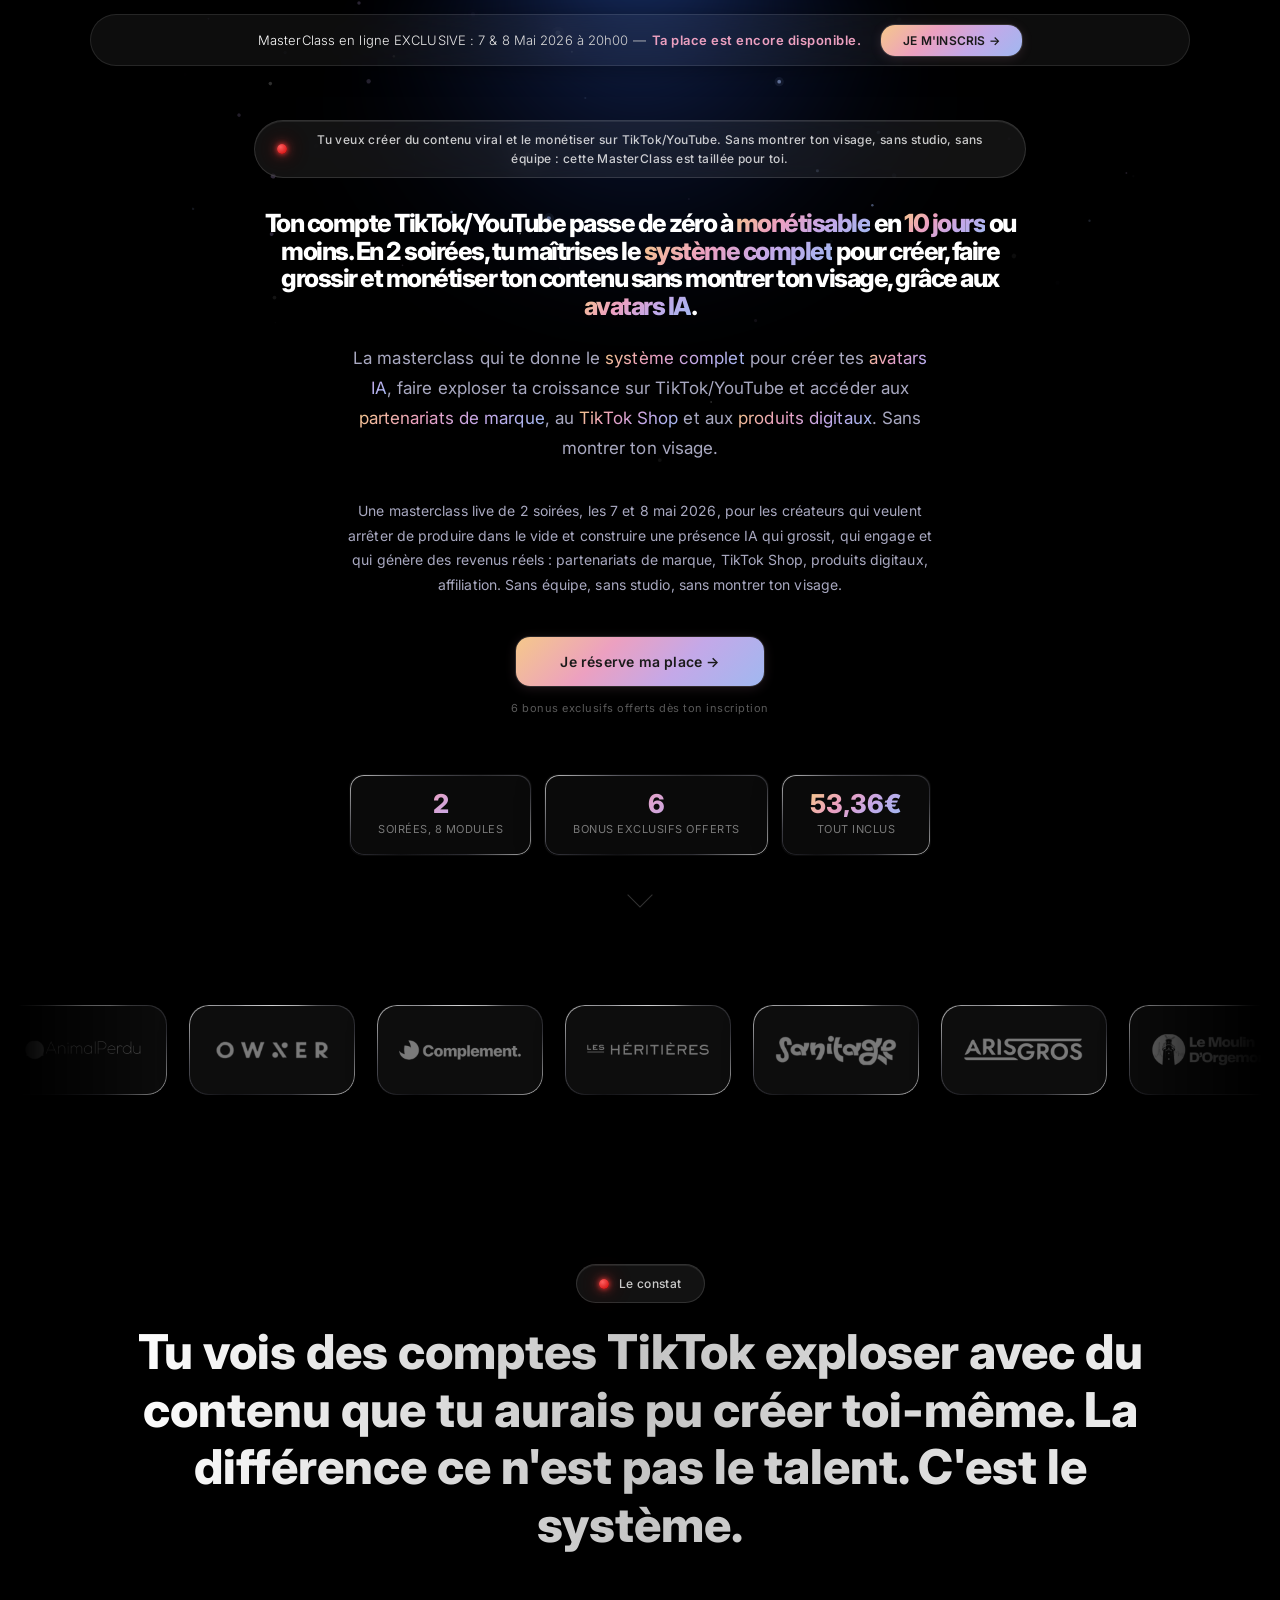
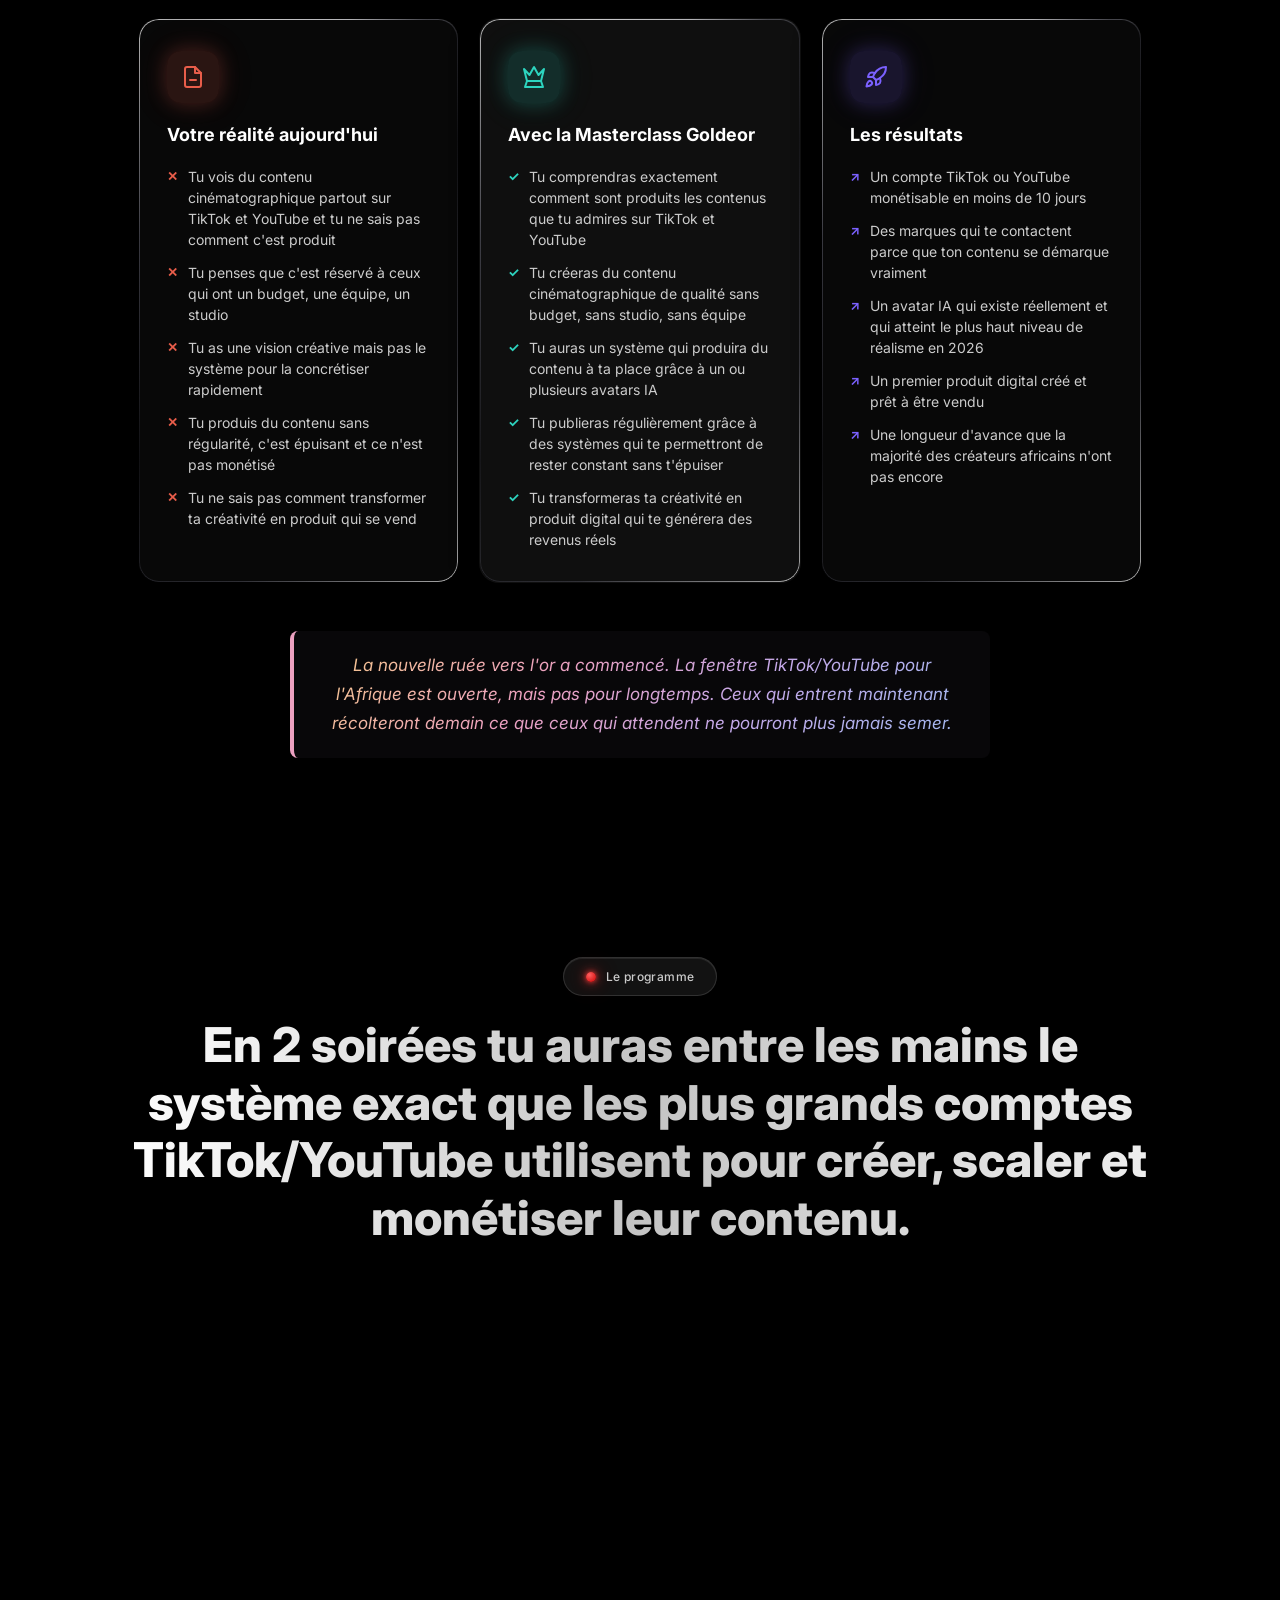
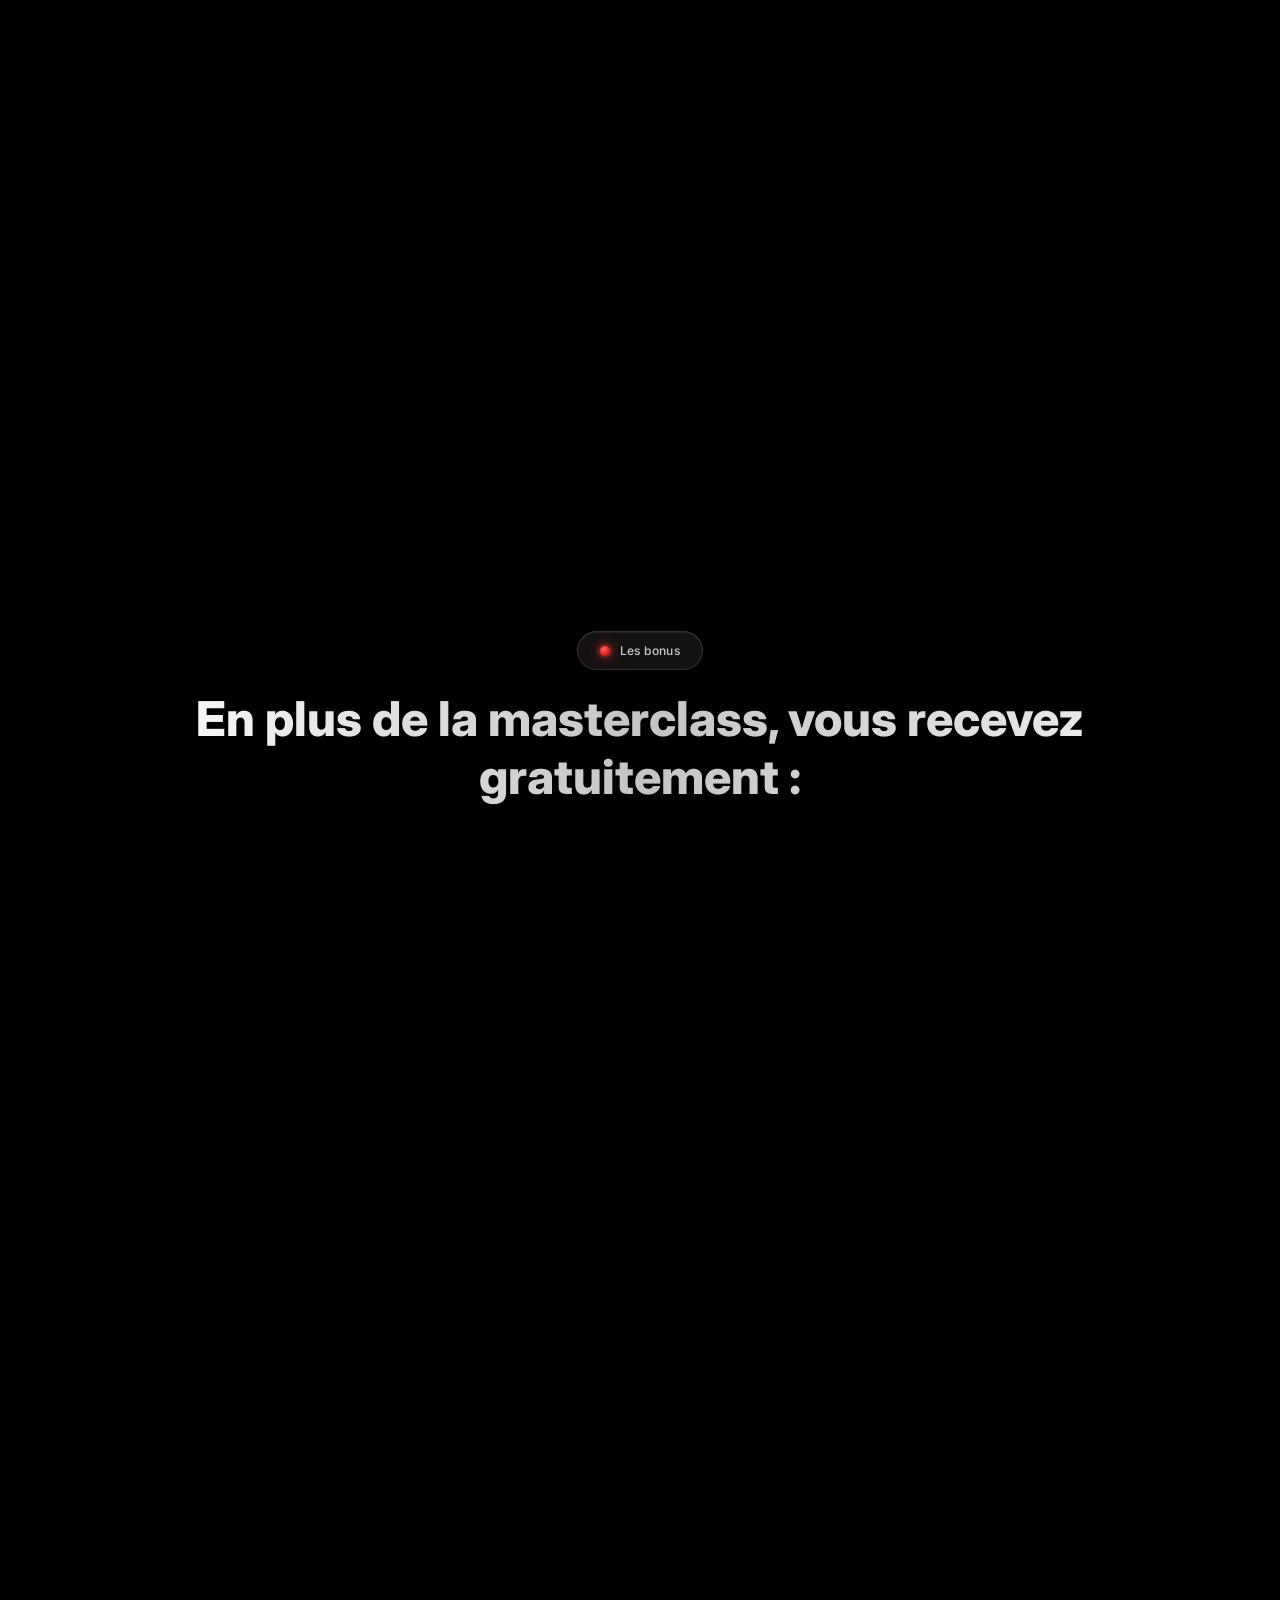
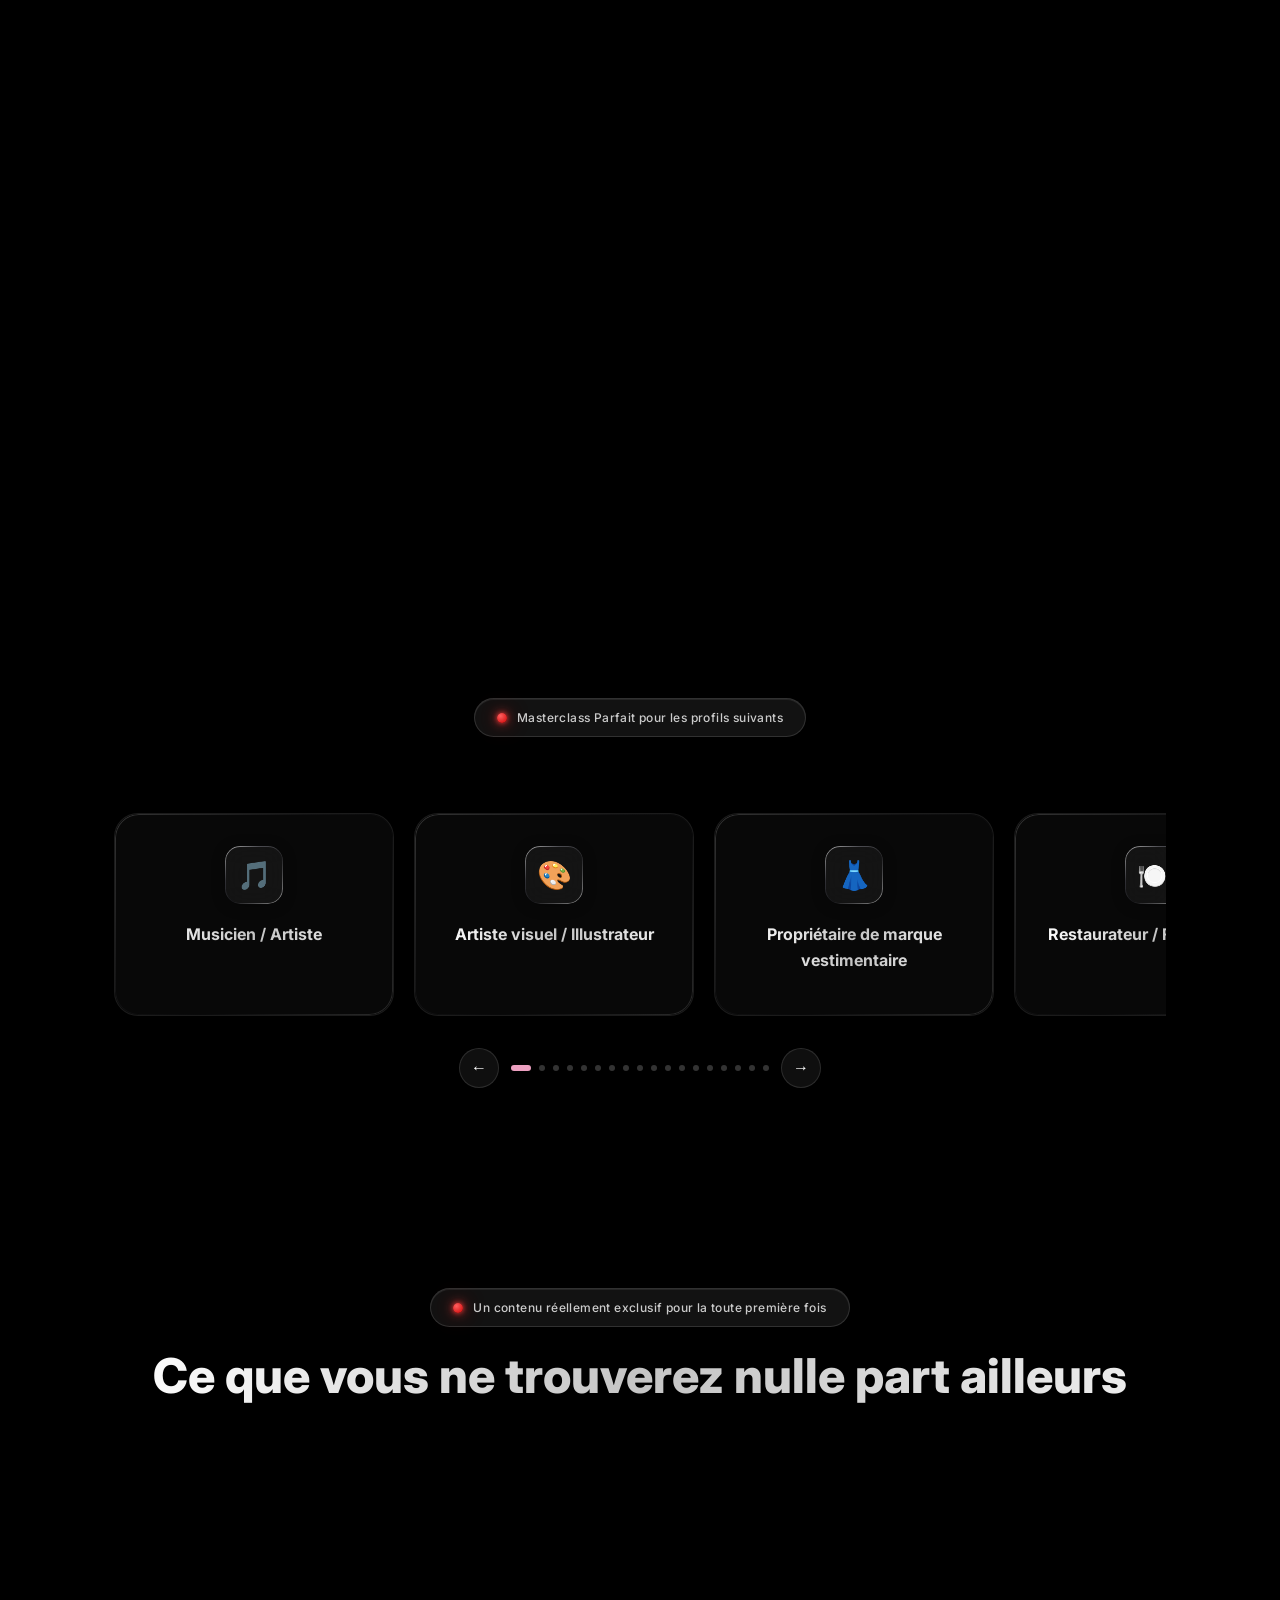
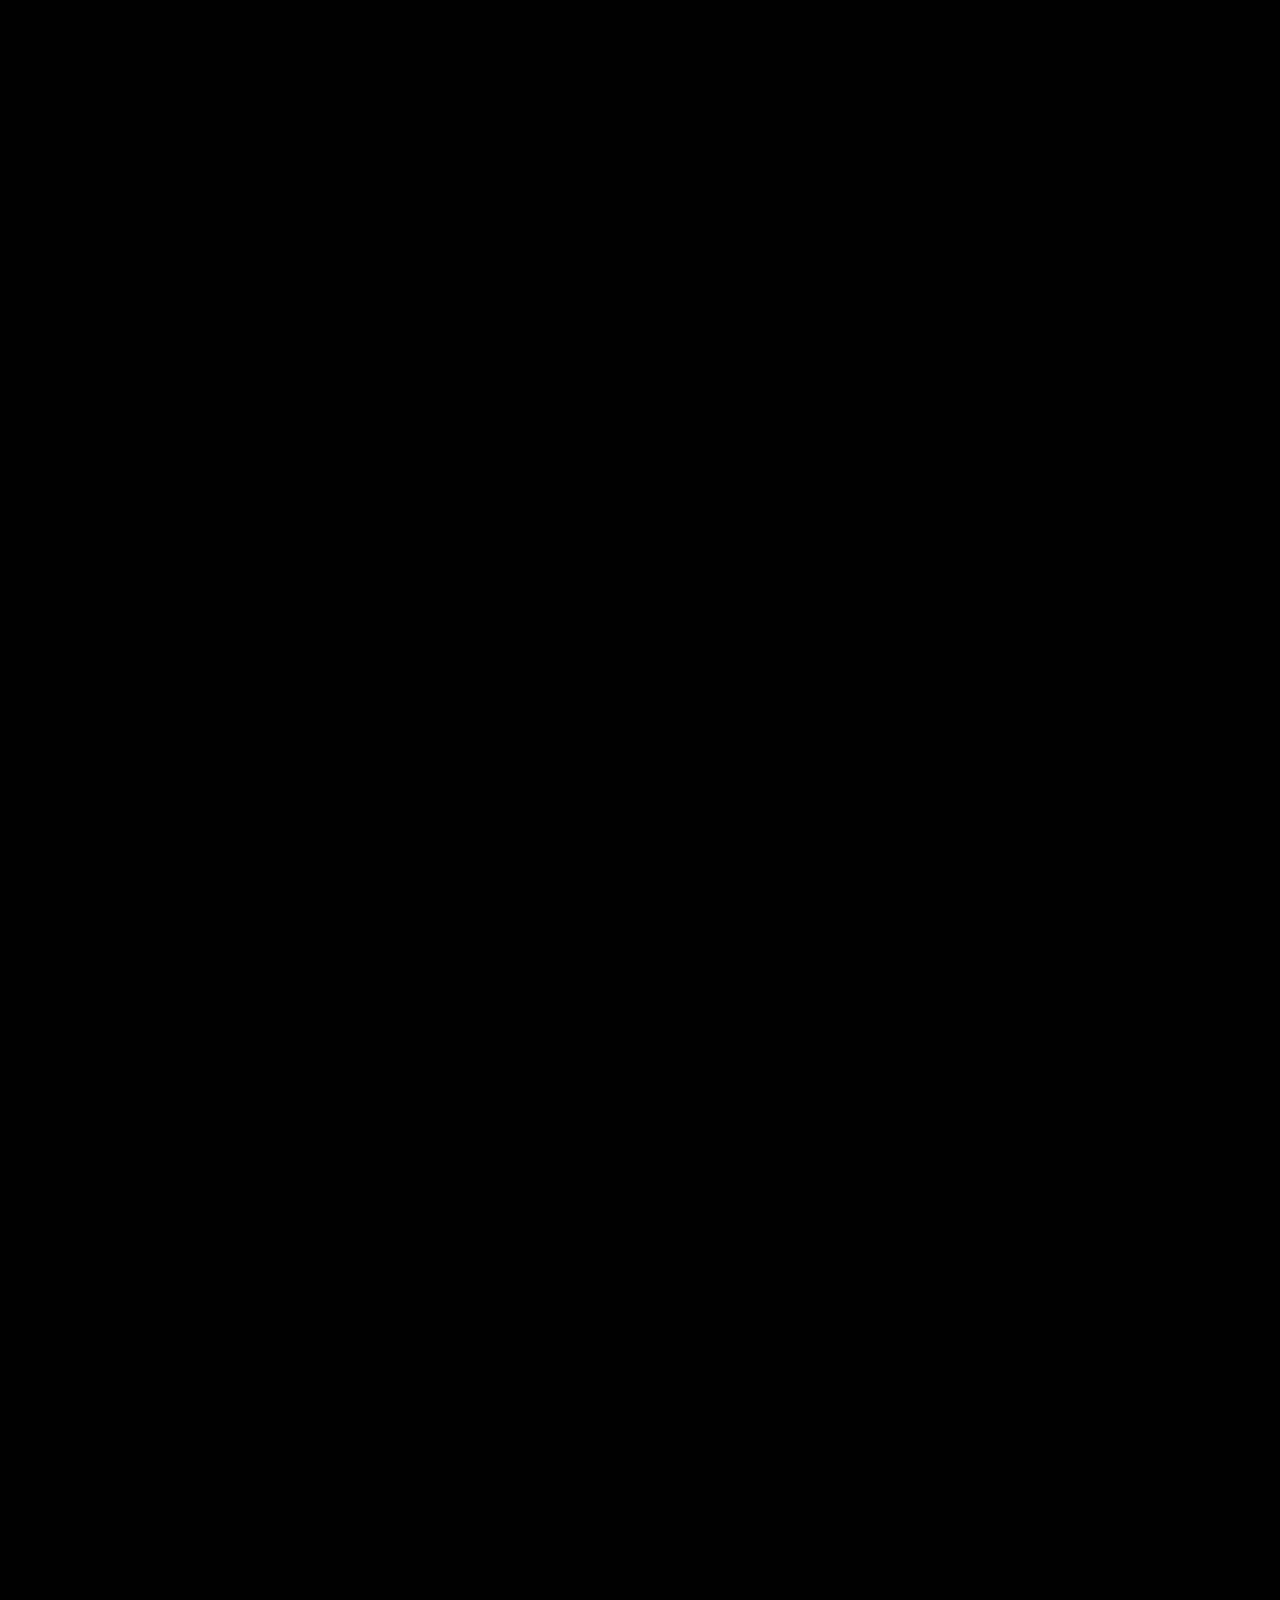
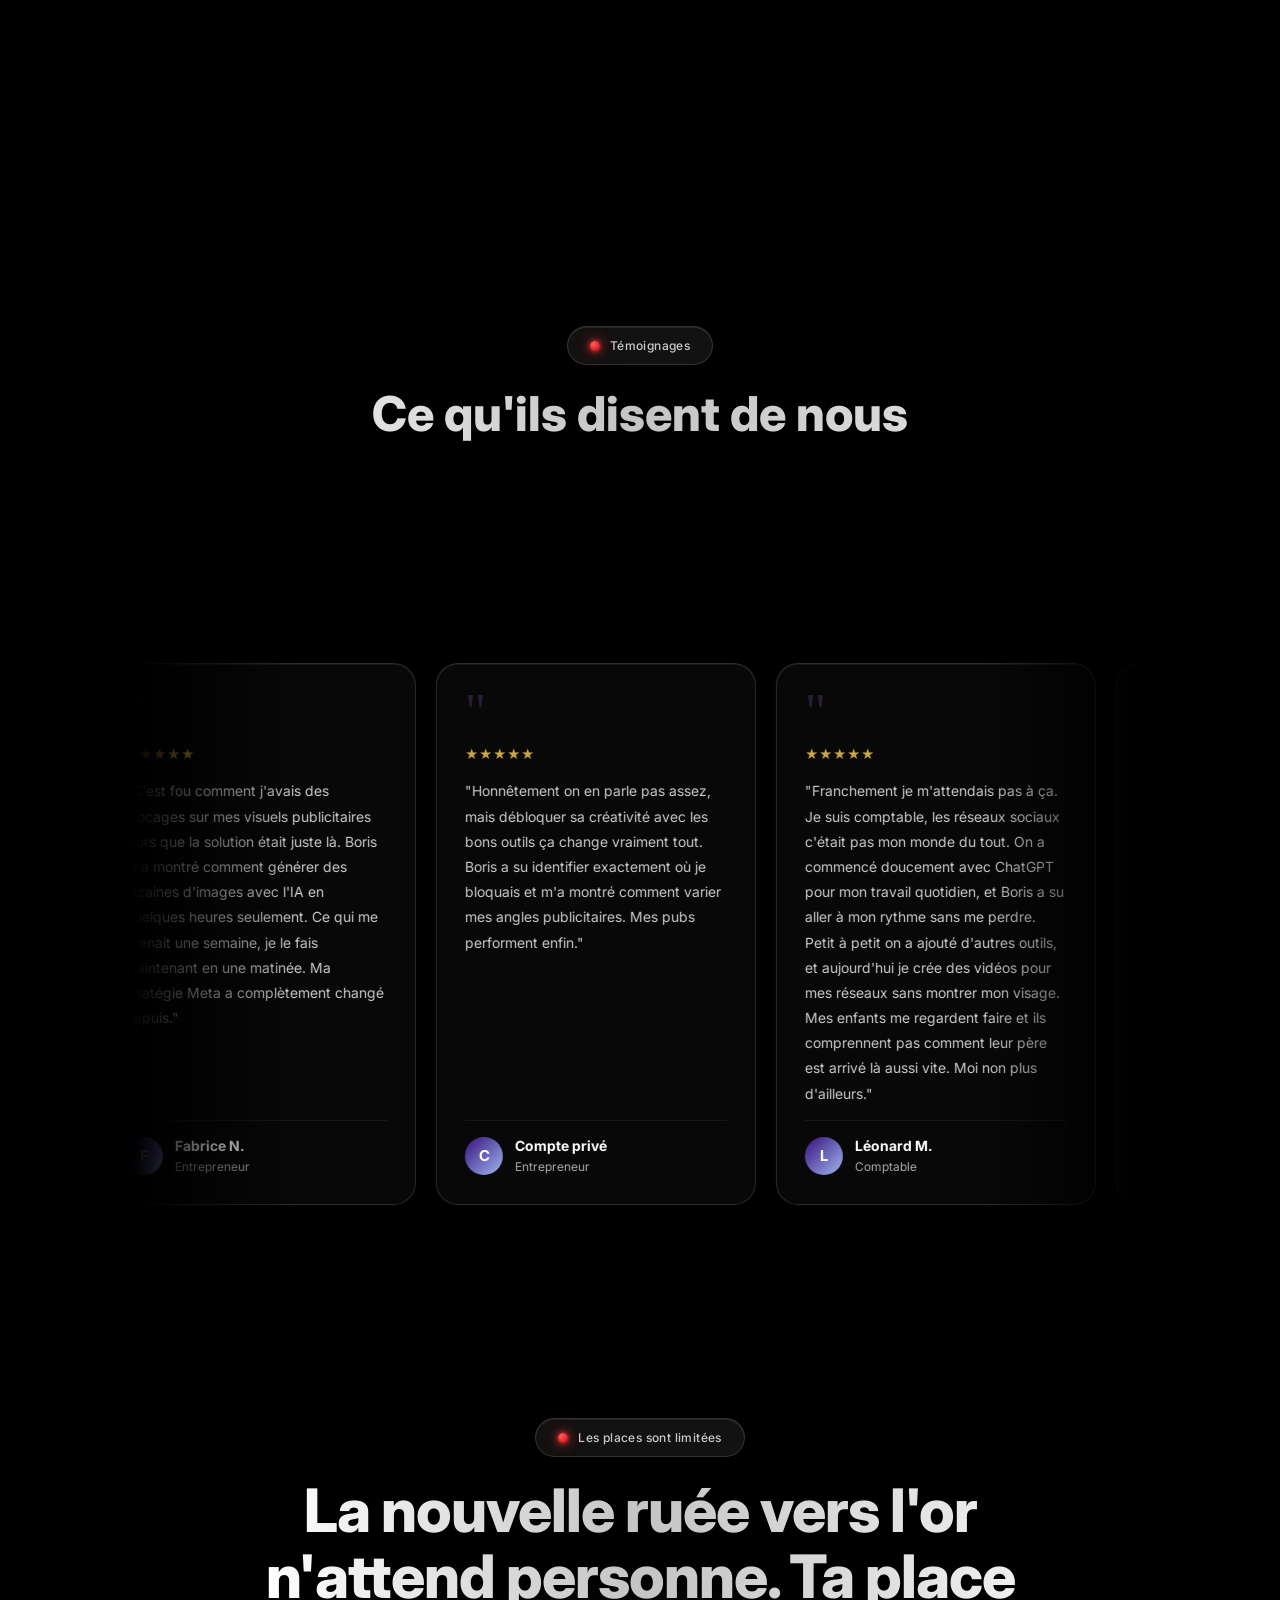
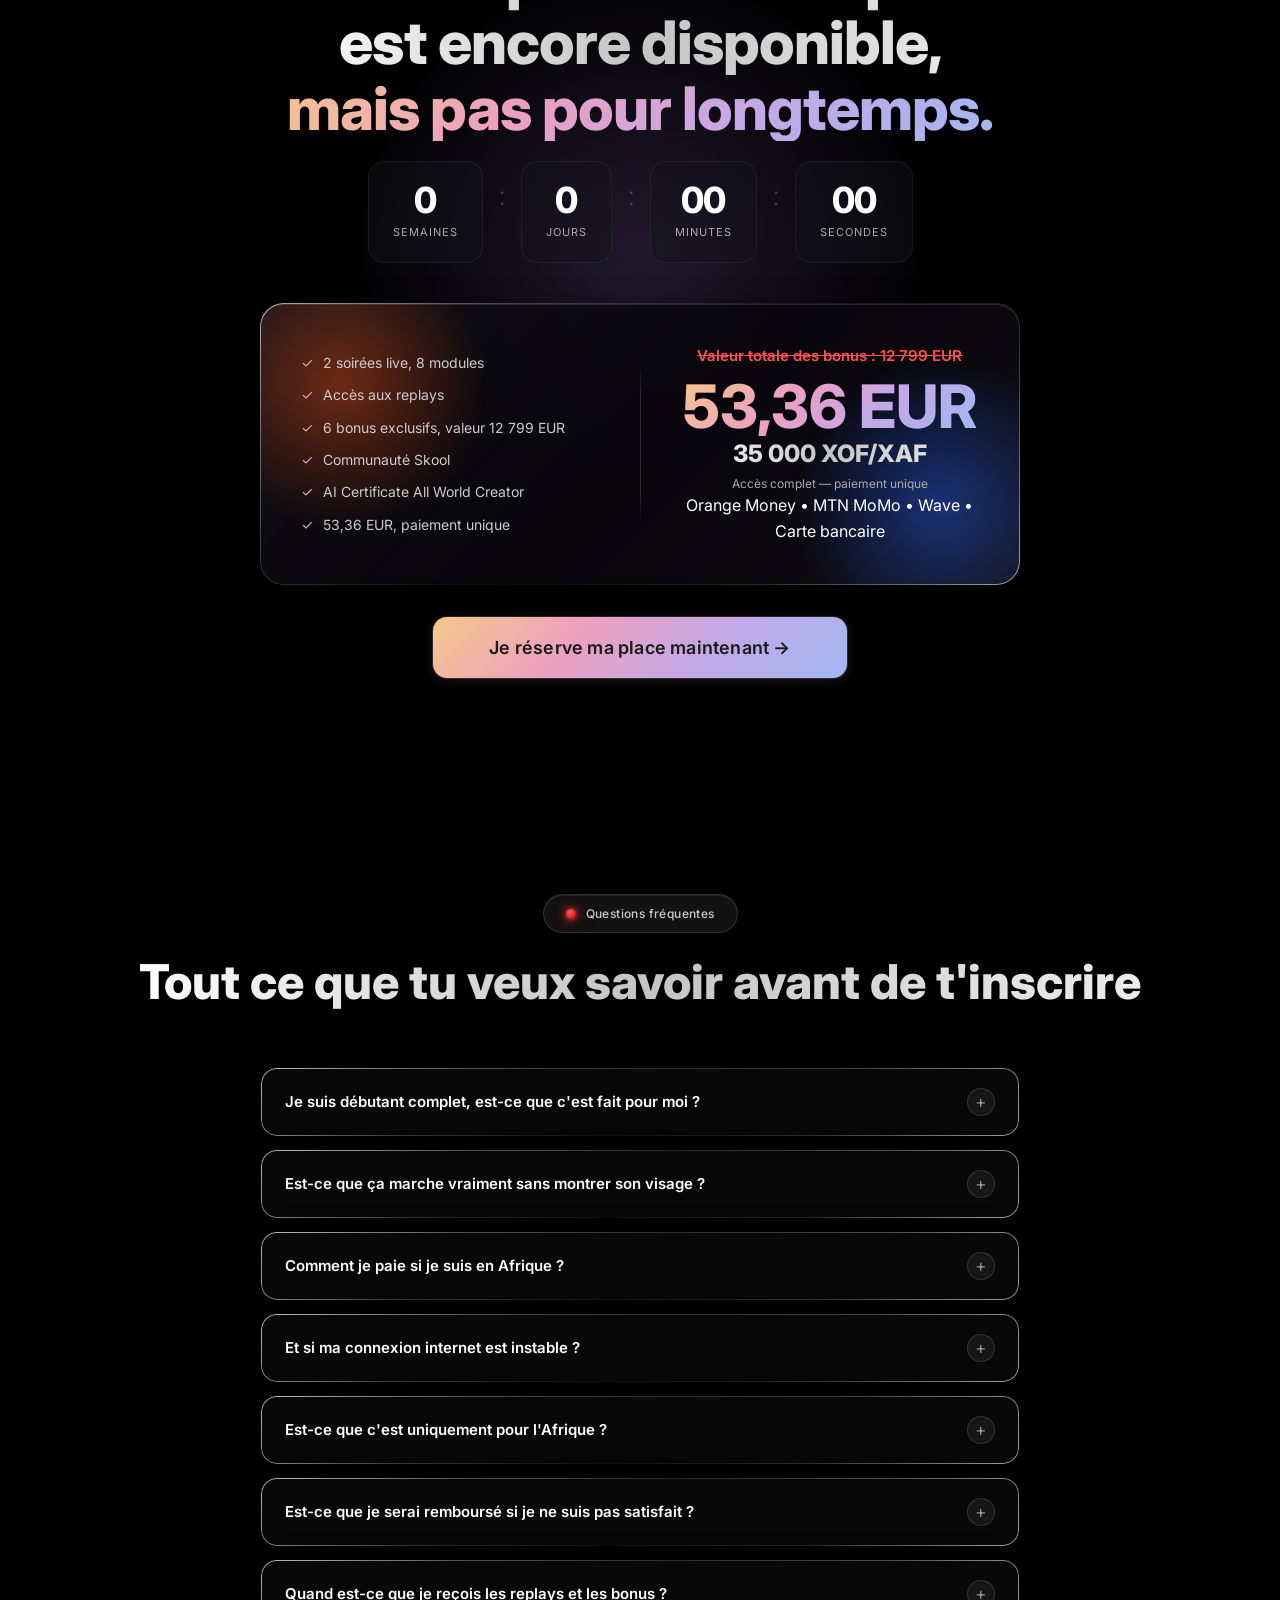
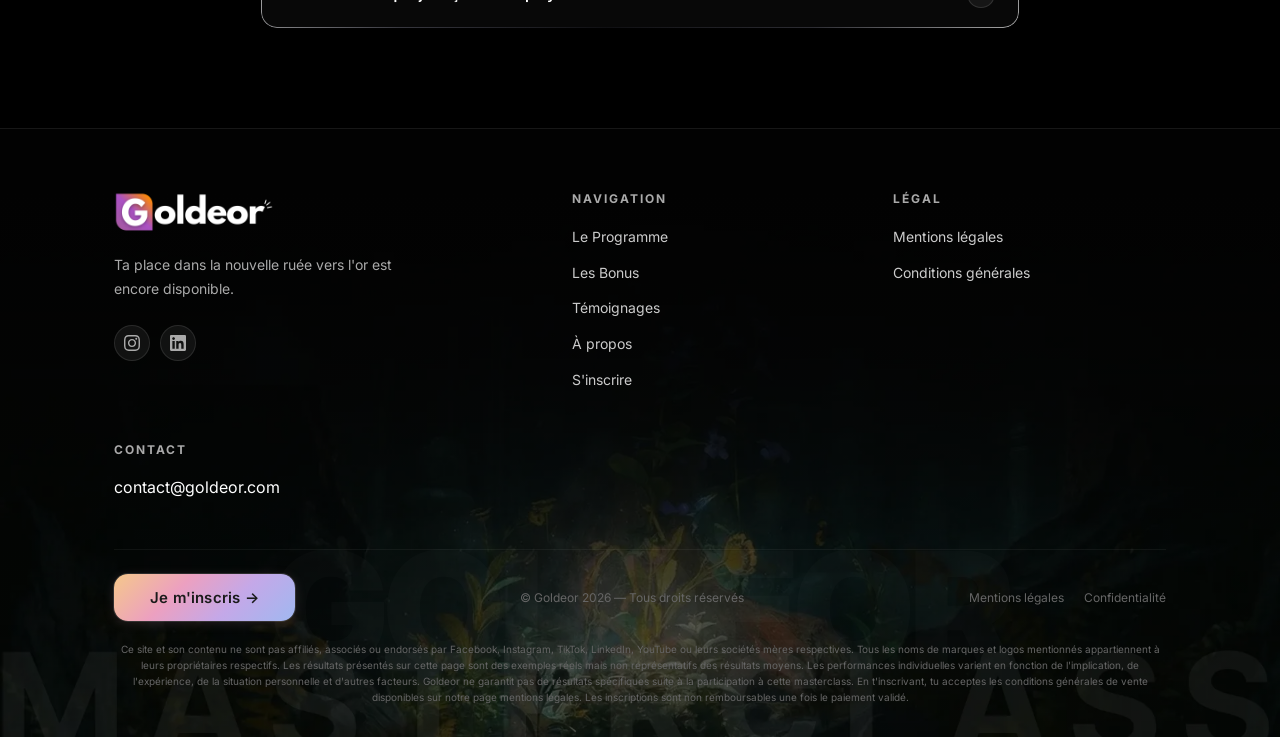
==== commit 56f7e114: "Refactor CSS styles for improved design consistency and performance; update JavaScript for better an" ====
--- a/index.html
+++ b/index.html
@@ -341,7 +341,7 @@
             </li>
             <li class="prog-card__module">
               <span class="prog-card__check">✓</span>
-              <span><strong>MODULE 02</strong> — Votre site professionnel conçu en moins de temps qu'il n'en faut à un designer à qui vous paieriez des centaines de milliers de FCFA pour un site qui prend trois mois à livrer</span>
+              <span><strong>MODULE 02</strong> — Votre site professionnel conçu en moins de temps qu'il n'en faut à un designer à qui vous paieriez des centaines de milliers de XOF/XAF pour un site qui prend trois mois à livrer</span>
             </li>
             <li class="prog-card__module">
               <span class="prog-card__check">✓</span>
@@ -659,7 +659,7 @@
           <div class="avantages__card-price">
             <span class="avantages__card-amount">53,36 €</span>
           </div>
-          <p class="avantages__card-fcfa">≈ 35 000 FCFA</p>
+          <p class="avantages__card-fcfa">≈ 35 000 XOF/XAF</p>
           <p class="avantages__card-price-note">Accès complet — paiement unique</p>
           <div class="avantages__card-includes">
             <div class="avantages__card-include">
@@ -948,7 +948,7 @@
             <div class="cta-final__offer-pricing">
               <p class="cta-final__offer-original">Valeur totale des bonus : <s>12 799 EUR</s></p>
               <p class="cta-final__offer-price">53,36 EUR</p>
-              <p class="cta-final__offer-fcfa">35 000 FCFA</p>
+              <p class="cta-final__offer-fcfa">35 000 XOF/XAF</p>
               <p class="cta-final__offer-note">Accès complet — paiement unique</p>
               <p class="cta-final__offer-payment">Orange Money &bull; MTN MoMo &bull; Wave &bull; Carte bancaire</p>
             </div>
--- a/css/styles.css
+++ b/css/styles.css
@@ -50,7 +50,15 @@
 }
 
 html {
-  scroll-behavior: smooth;
+  /* scroll-behavior: smooth retiré (causait une friction perçue) */
+  /* Smooth réservé aux liens d'ancre via @supports */
+}
+
+@media (prefers-reduced-motion: no-preference) {
+  /* Smooth uniquement quand l'utilisateur clique un lien d'ancre */
+  html:focus-within {
+    scroll-behavior: smooth;
+  }
 }
 
 body {
@@ -61,6 +69,15 @@
   line-height: 1.6;
   overflow-x: hidden;
   -webkit-font-smoothing: antialiased;
+  text-rendering: optimizeSpeed;
+}
+
+/* Isoler le layout des sections — évite les repaints en cascade au scroll */
+.section,
+.hero,
+.logos,
+.footer {
+  contain: layout style;
 }
 
 img {
--- a/css/sticky-bar.css
+++ b/css/sticky-bar.css
@@ -26,6 +26,12 @@
     background 0.3s ease,
     backdrop-filter 0.3s ease,
     border 0.3s ease;
+}
+
+.sticky-bar--scrolled {
+  background: rgba(0, 0, 0, 0.72);
+  backdrop-filter: blur(20px);
+  -webkit-backdrop-filter: blur(20px);
 }
 
 .sticky-bar__inner {
--- a/css/hero.css
+++ b/css/hero.css
@@ -22,6 +22,7 @@
   height: 100%;
   pointer-events: none;
   z-index: 1;
+  will-change: opacity;
 }
 
 /* Lueur bleue centrale */
--- a/css/bonus.css
+++ b/css/bonus.css
@@ -240,9 +240,7 @@
   padding: 0 0 36px;
   position: relative;
   border-radius: var(--border-radius-card);
-  background: rgba(255, 255, 255, 0.03);
-  backdrop-filter: blur(18px) saturate(140%);
-  -webkit-backdrop-filter: blur(18px) saturate(140%);
+  background: rgba(15, 15, 22, 0.65);
   border: 1px solid transparent;
   background-clip: padding-box;
   box-shadow:
--- a/css/cta-final.css
+++ b/css/cta-final.css
@@ -14,12 +14,13 @@
   position: absolute;
   top: 50%;
   left: 50%;
-  transform: translate(-50%, -50%);
+  transform: translate(-50%, -50%) translateZ(0);
   width: 600px;
   height: 600px;
   background: radial-gradient(circle, rgba(107,84,151,0.3) 0%, transparent 70%);
   pointer-events: none;
   z-index: 0;
+  will-change: transform;
 }
 
 .cta-final__inner {
@@ -74,9 +75,7 @@
 }
 
 .countdown__item {
-  background: rgba(255, 255, 255, 0.02);
-  backdrop-filter: blur(8px);
-  -webkit-backdrop-filter: blur(8px);
+  background: rgba(20, 20, 28, 0.45);
   border: 1px solid rgba(255, 255, 255, 0.06);
   border-radius: var(--border-radius-sm);
   padding: 20px 24px;
@@ -122,8 +121,6 @@
   margin-bottom: 32px;
   text-align: left;
 
-  backdrop-filter: blur(20px);
-  -webkit-backdrop-filter: blur(20px);
   border: 1px solid transparent;
   background:
     linear-gradient(rgba(8, 6, 12, 0.92), rgba(8, 6, 12, 0.92)) padding-box,
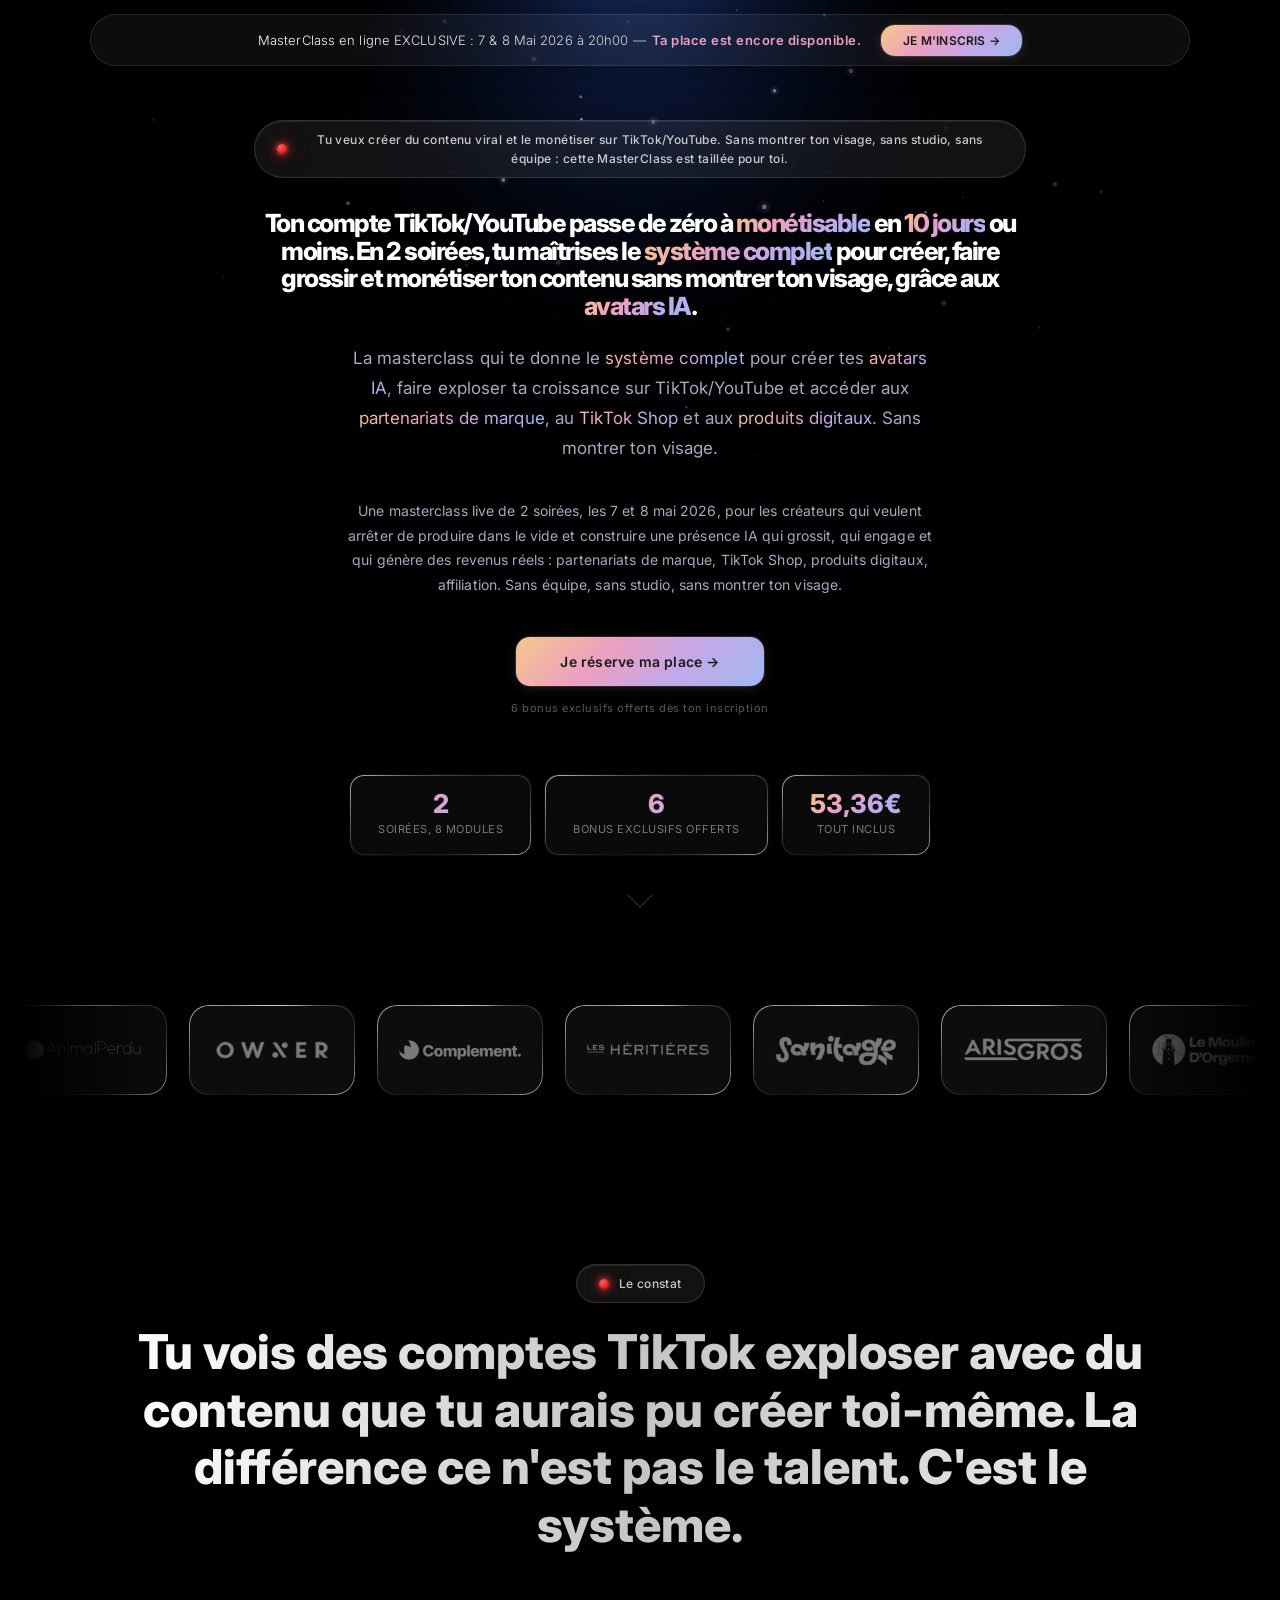
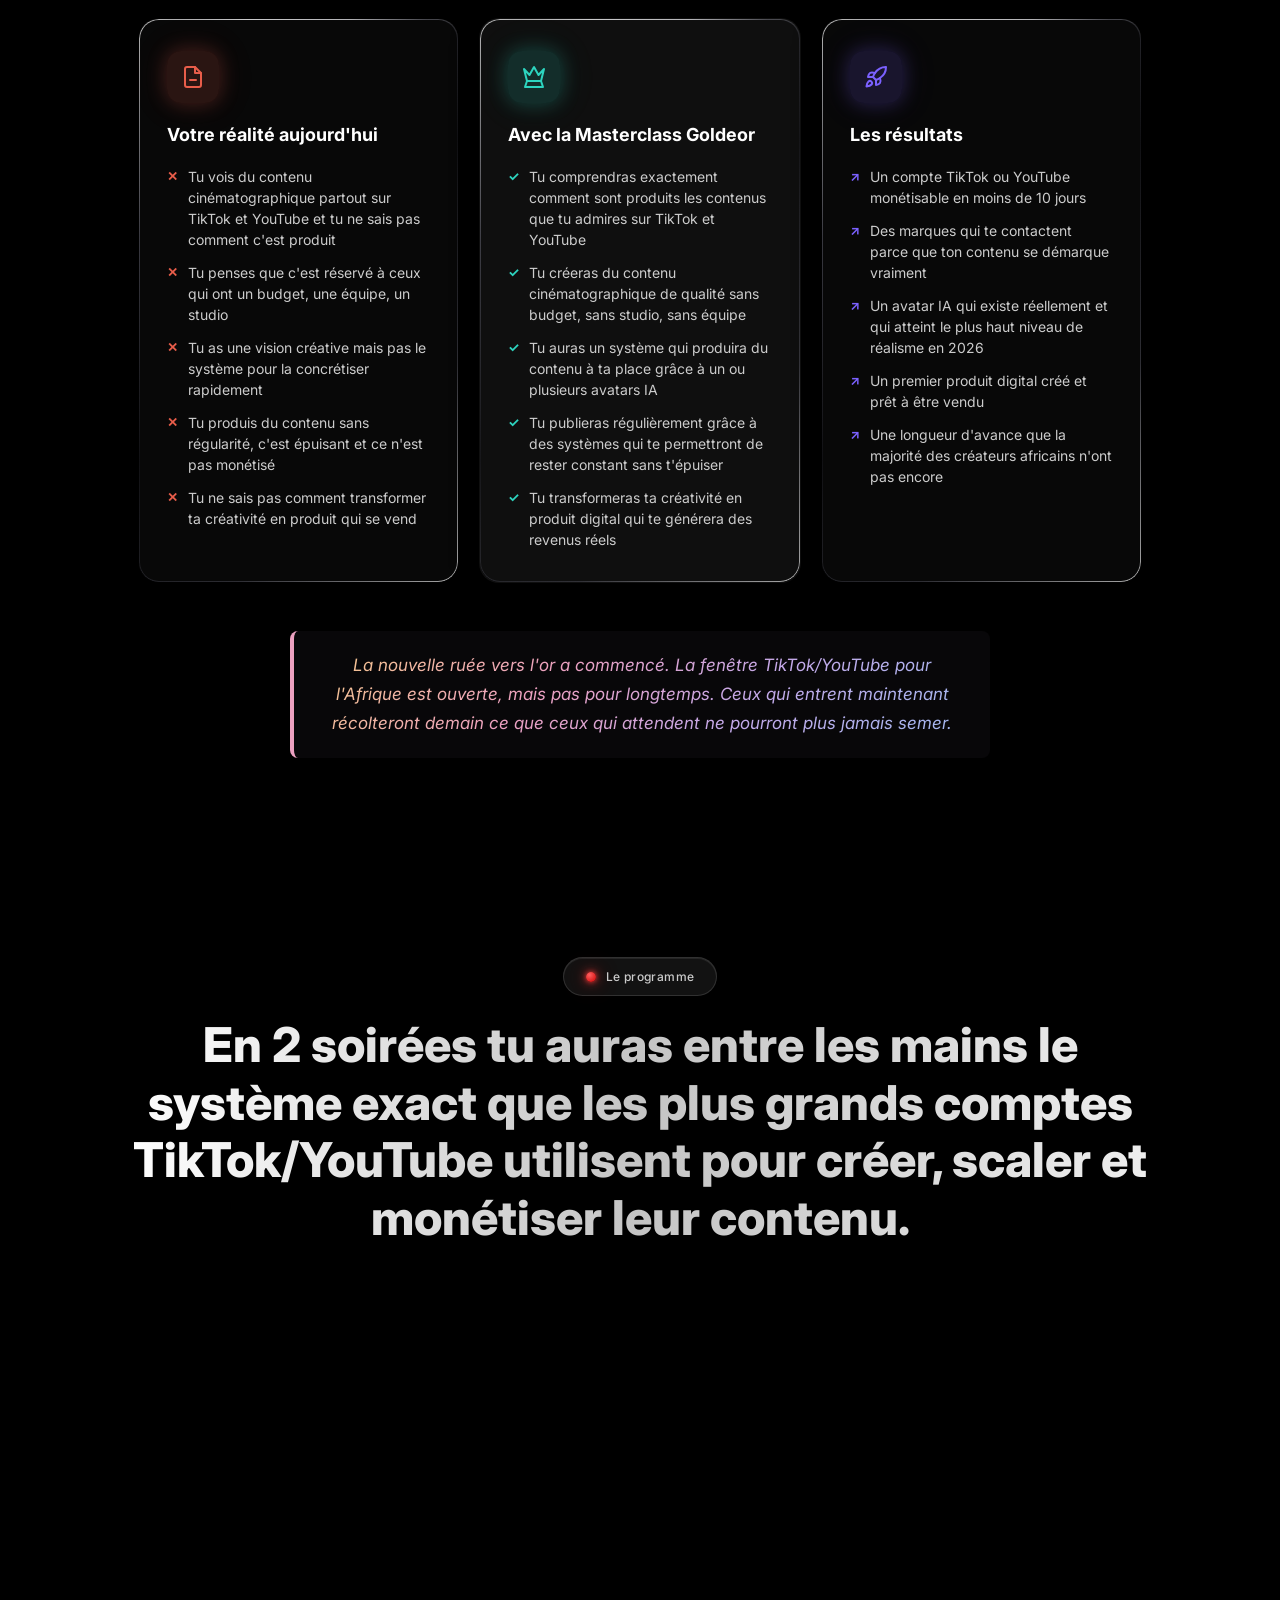
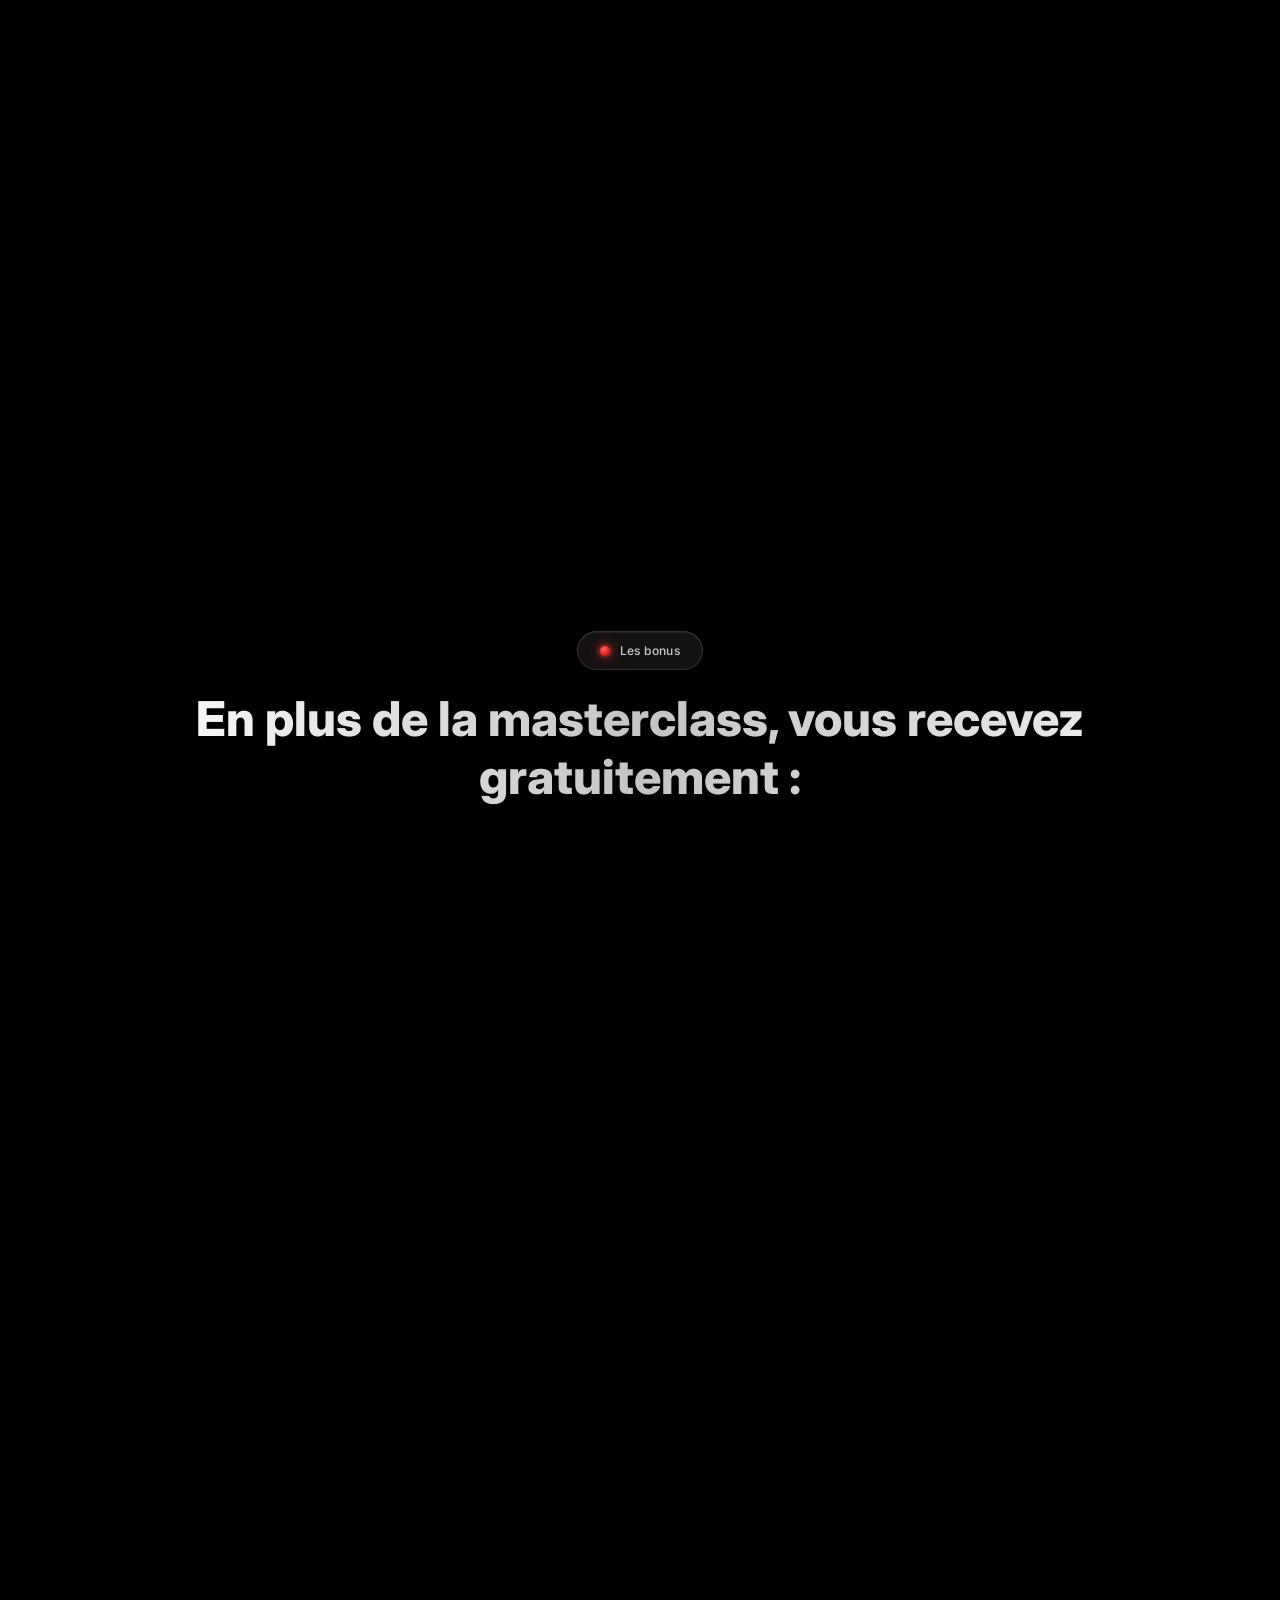
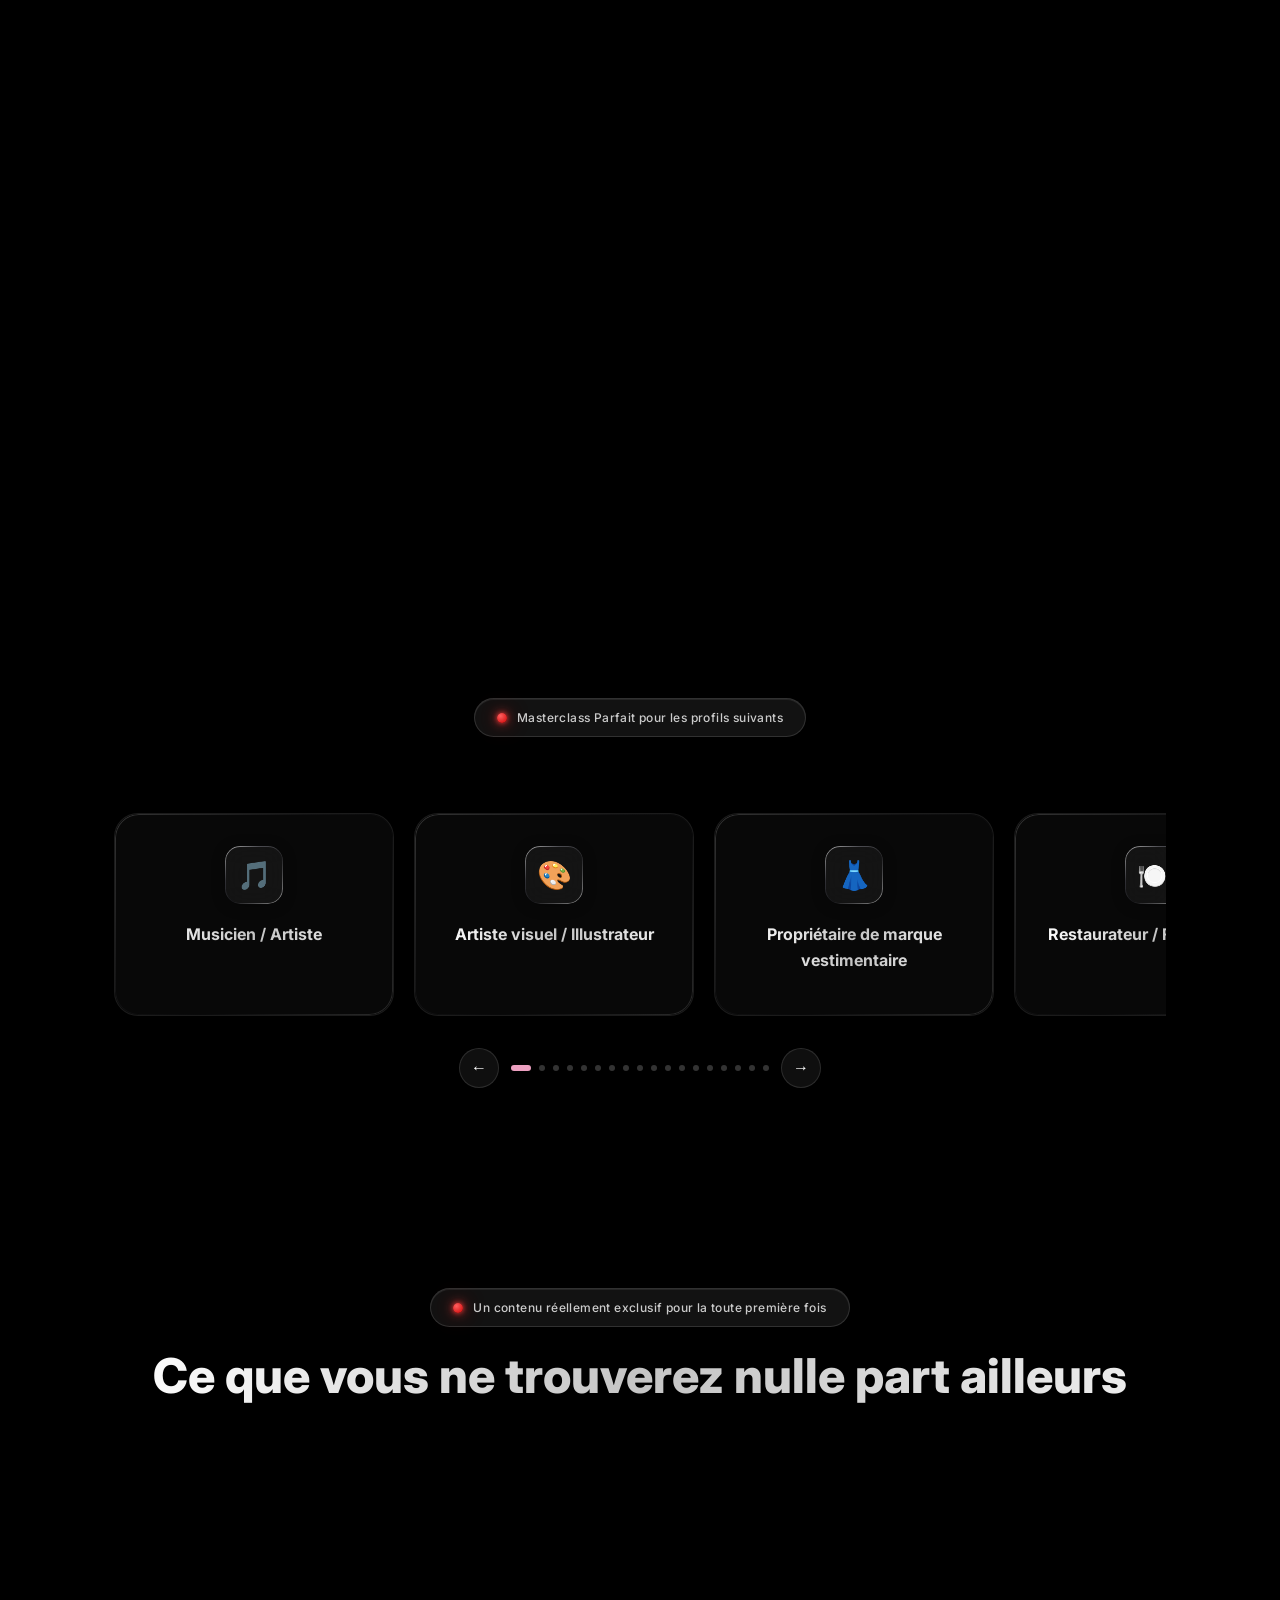
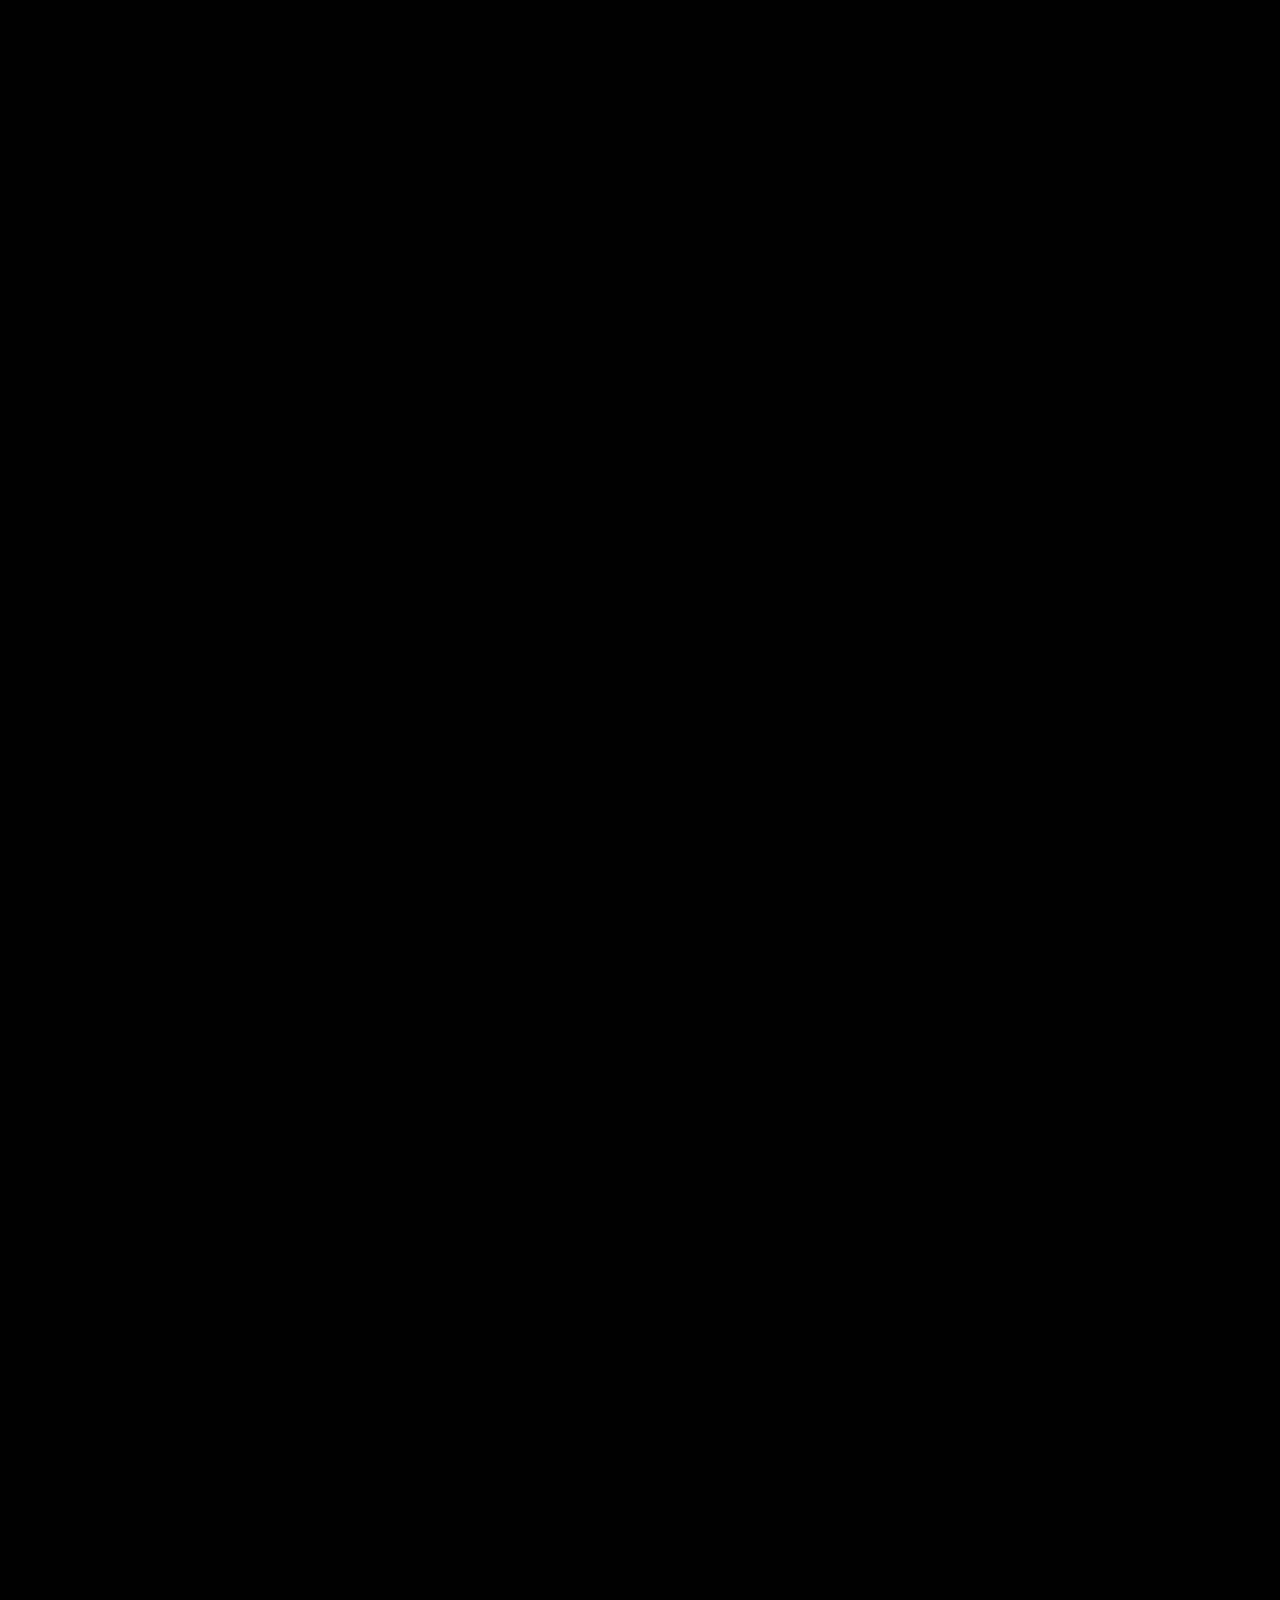
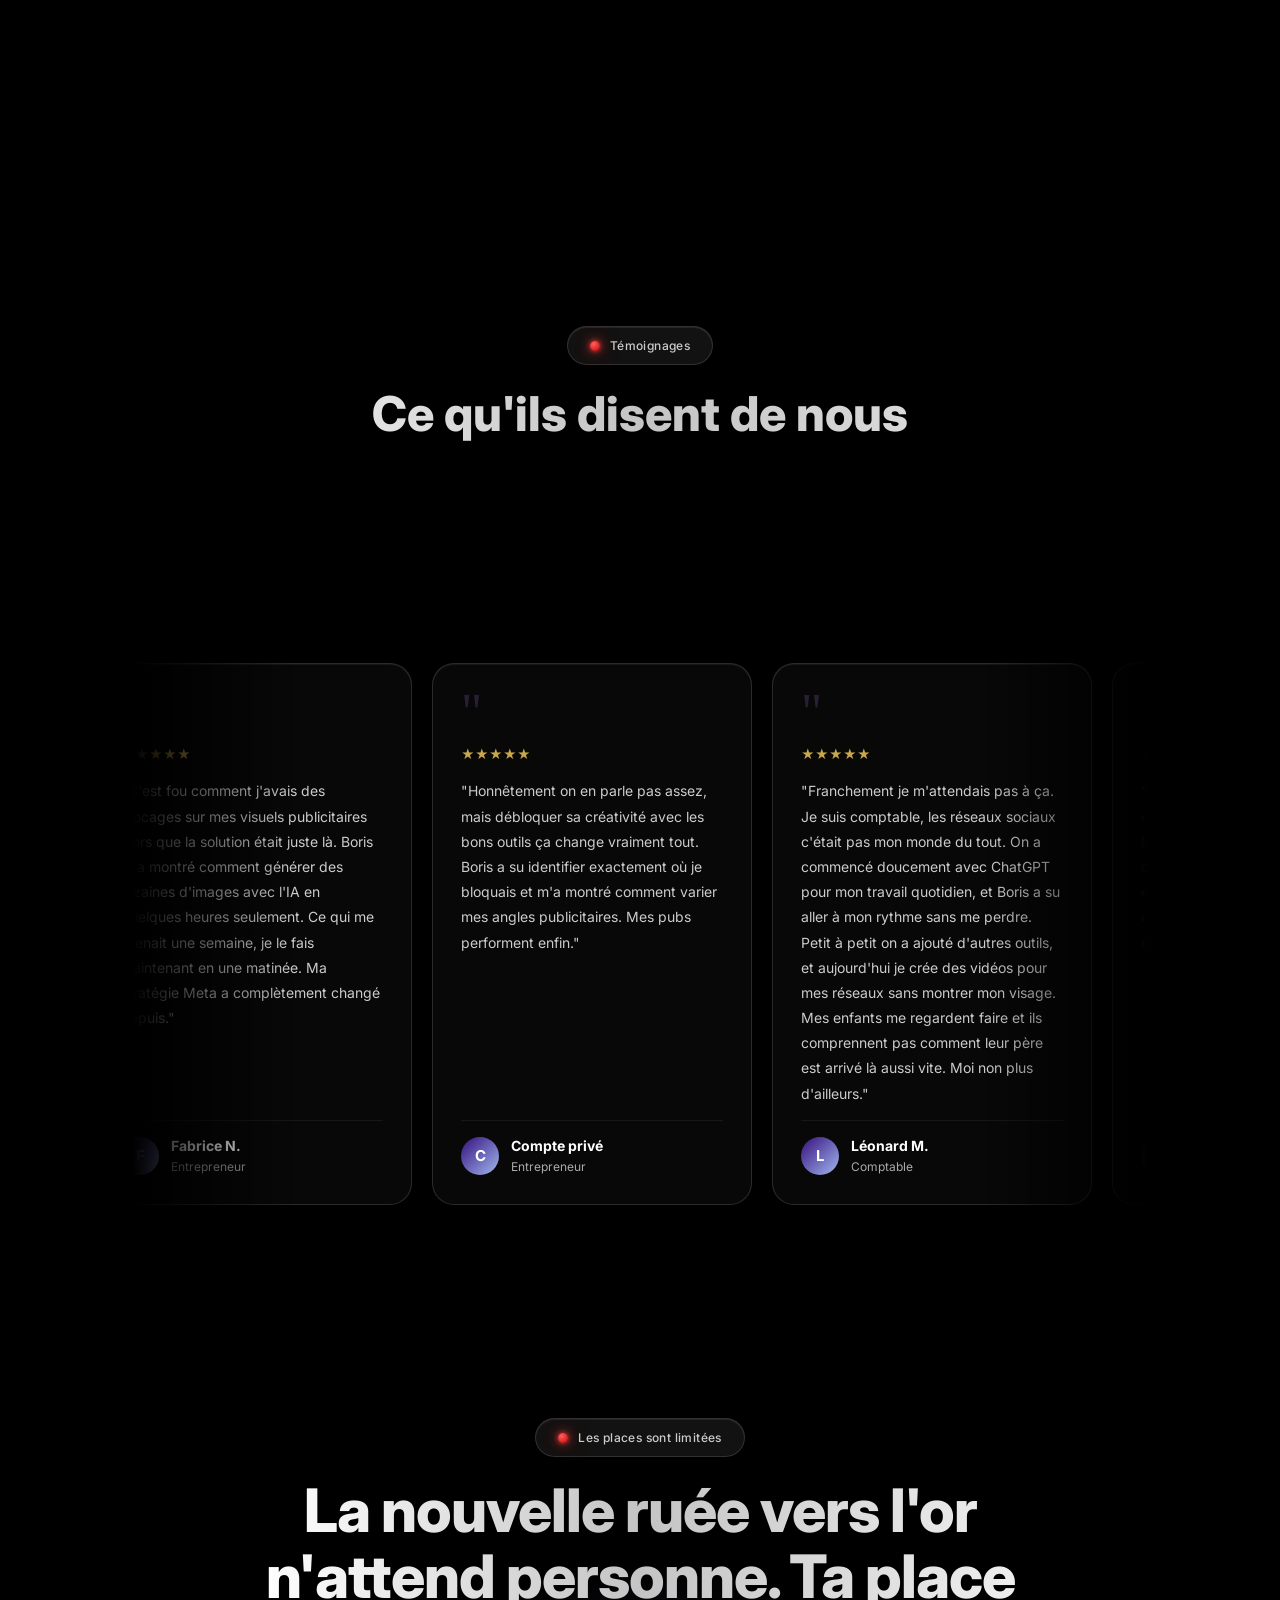
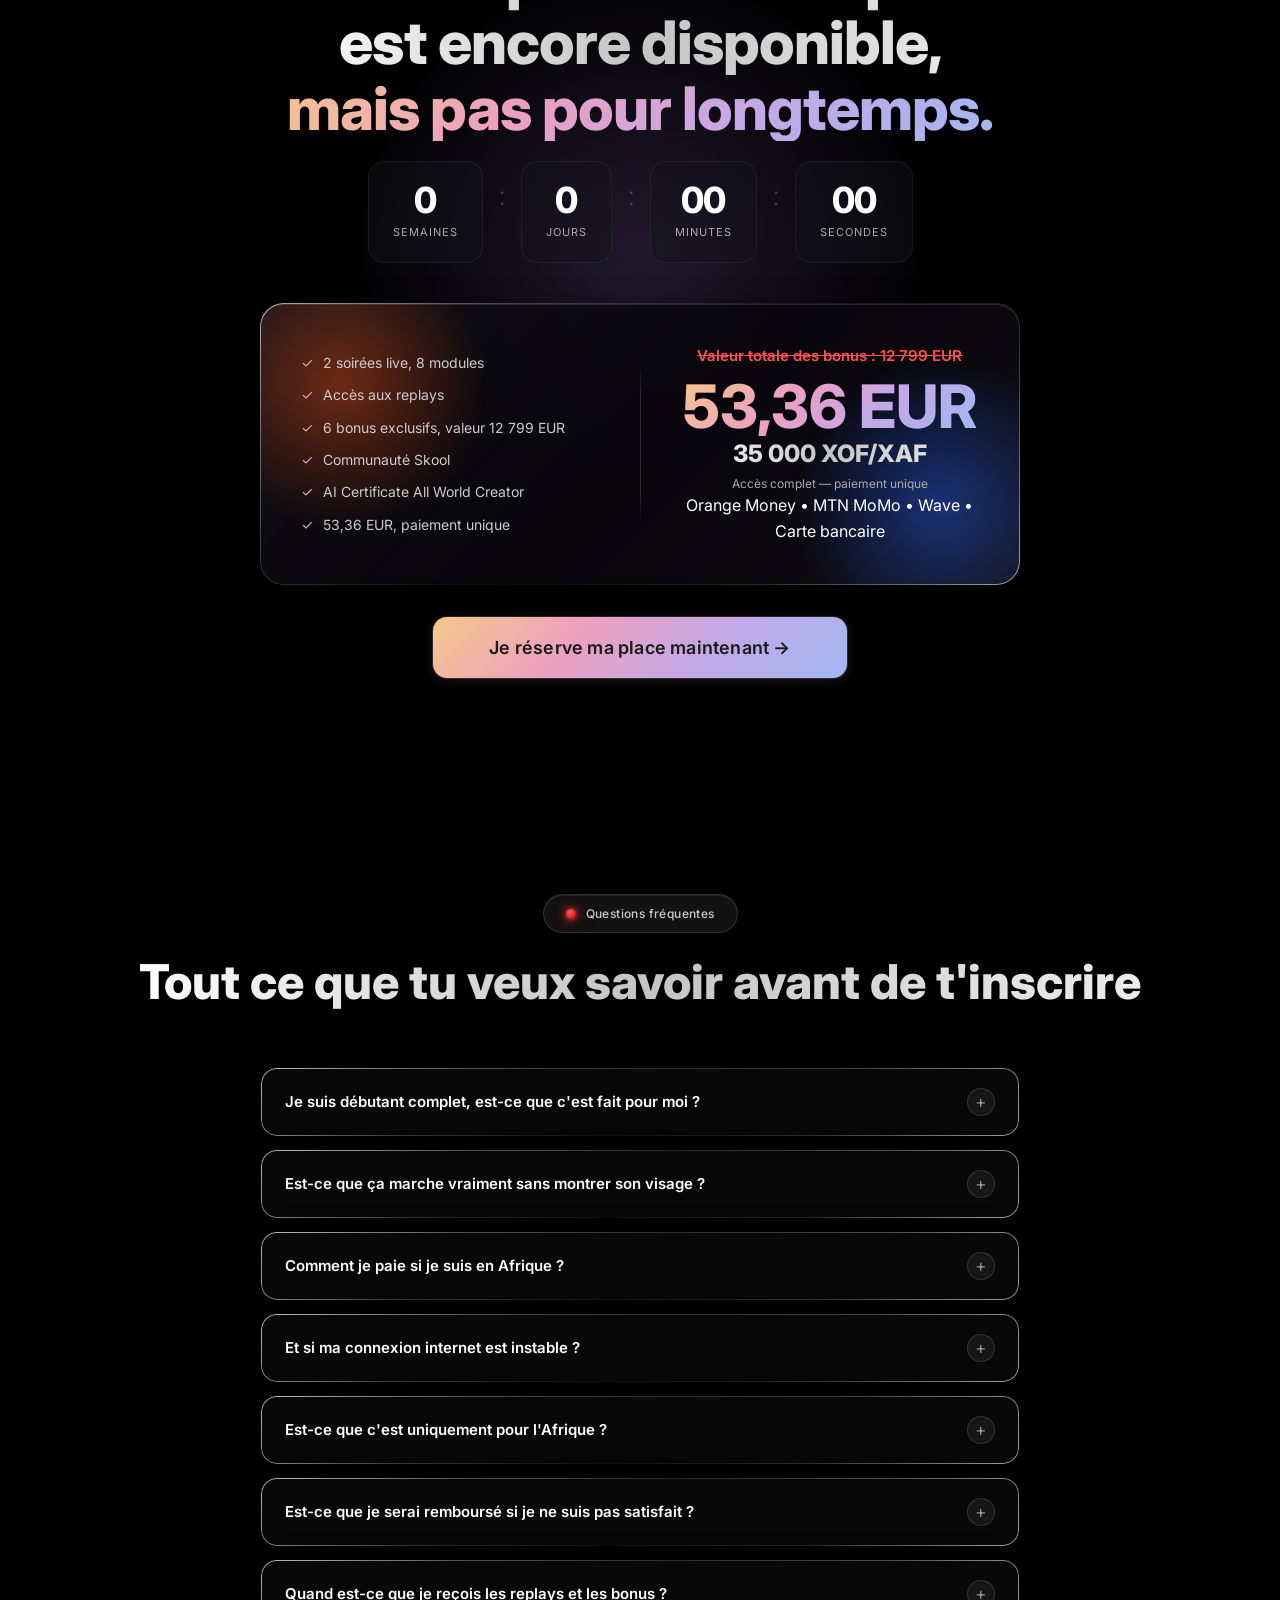
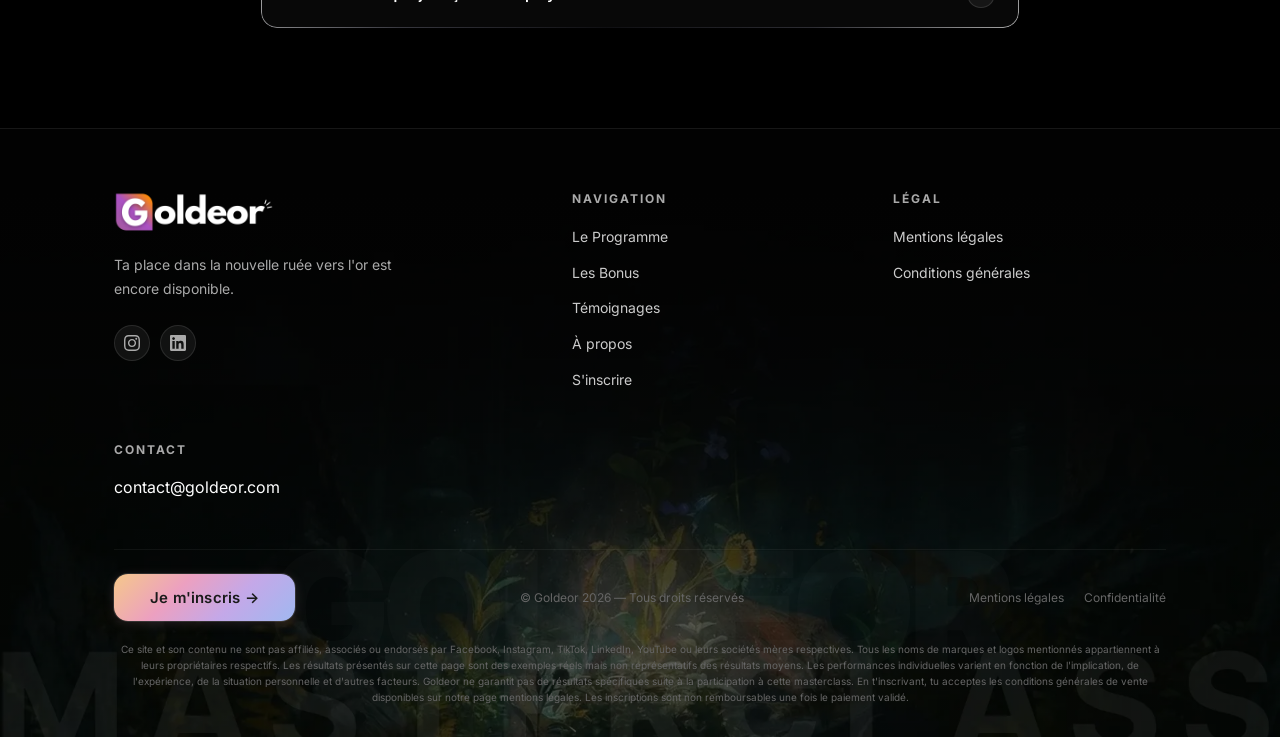
==== commit 0345fdcc: "Add exit intent popup functionality with countdown and styling" ====
--- a/index.html
+++ b/index.html
@@ -1132,6 +1132,7 @@
   <script src="js/text-reveal.js"></script>
   <script src="js/faq.js"></script>
   <script src="js/stars.js"></script>
+  <script src="js/popup-exit.js" defer></script>
 
 </body>
 </html>
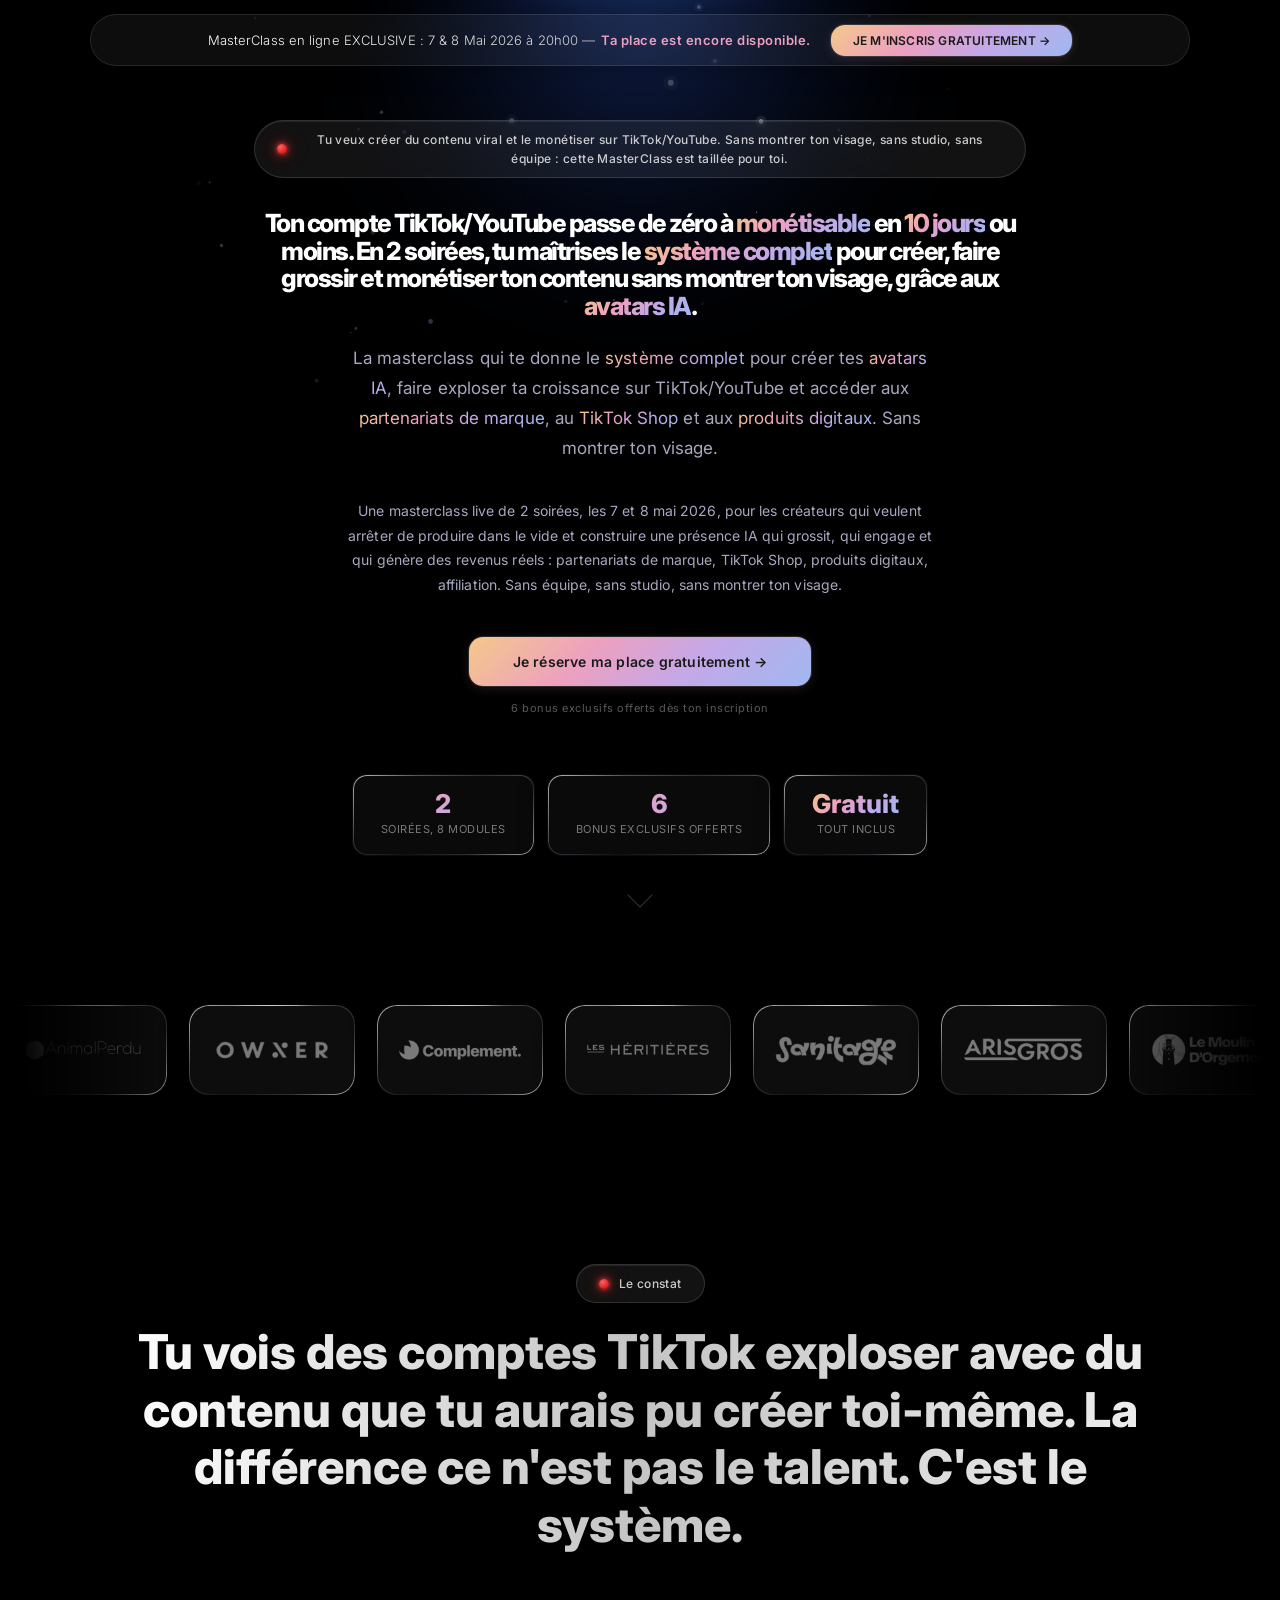
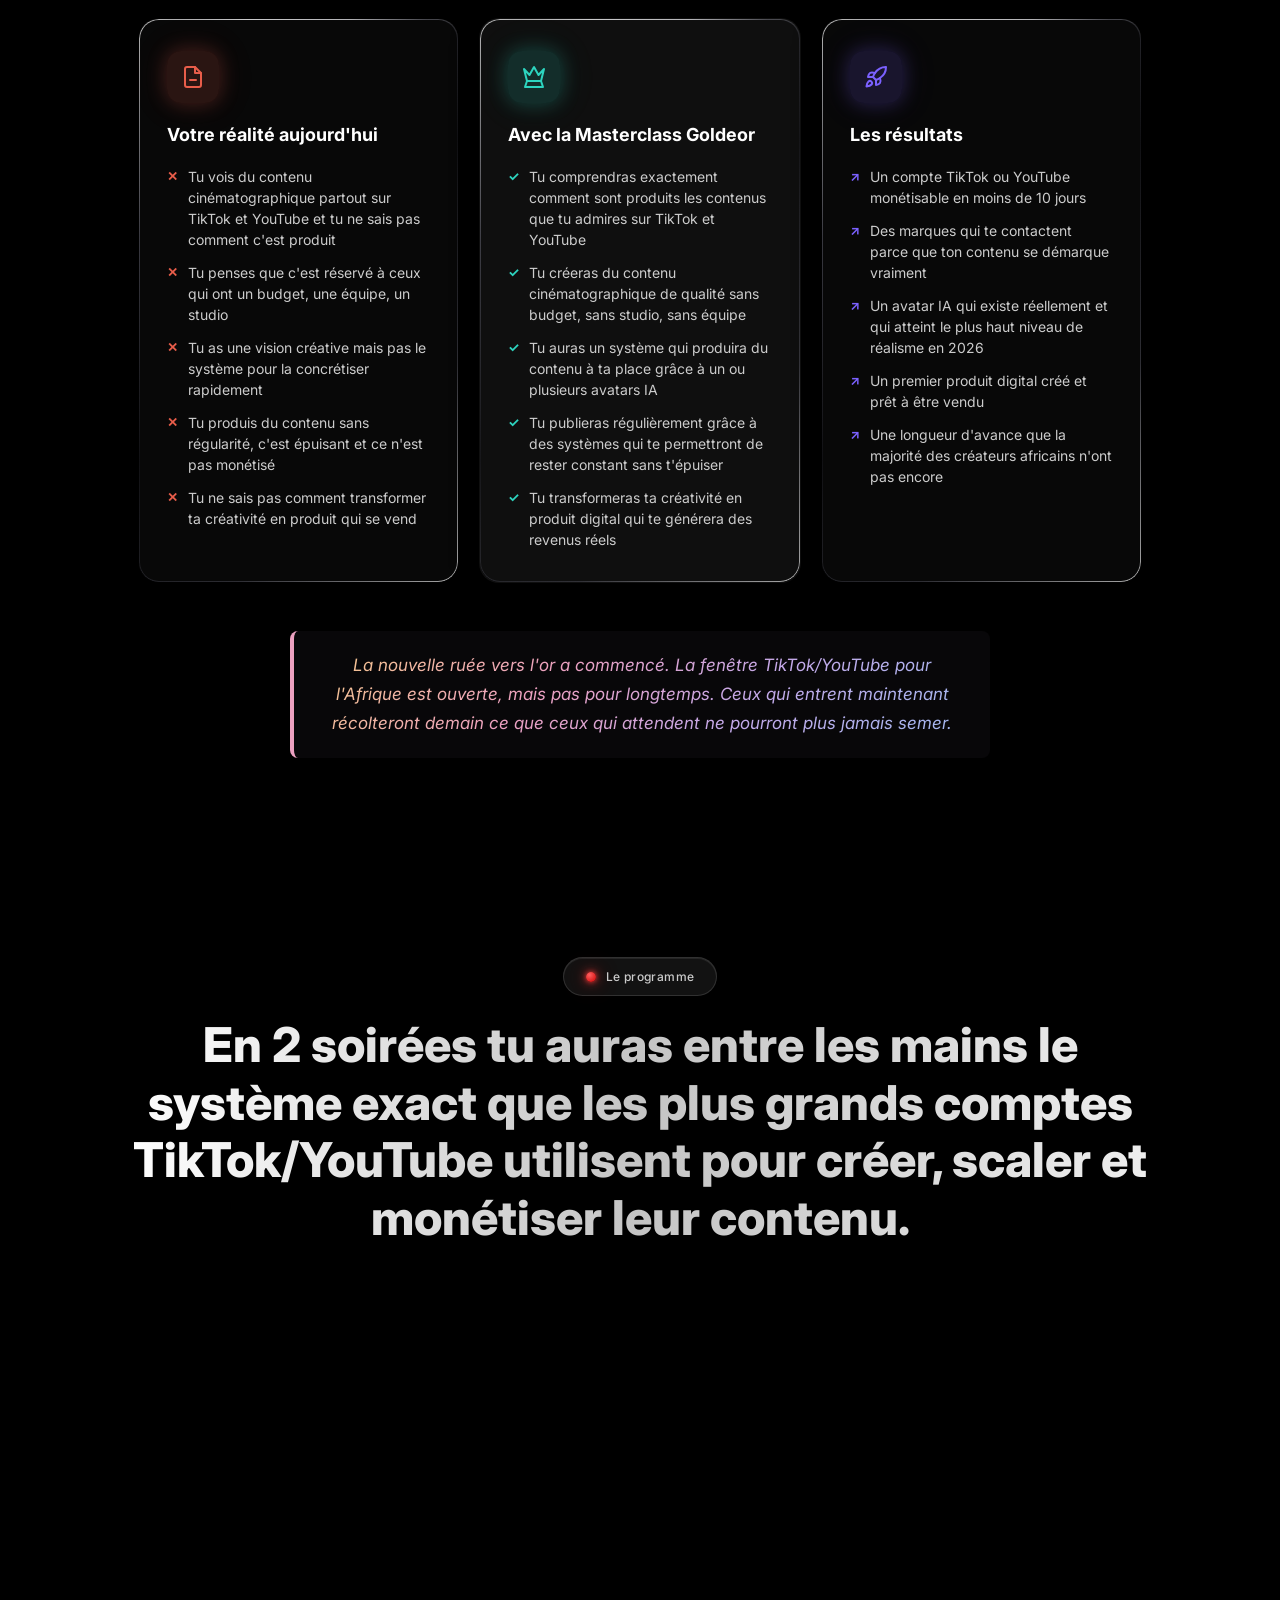
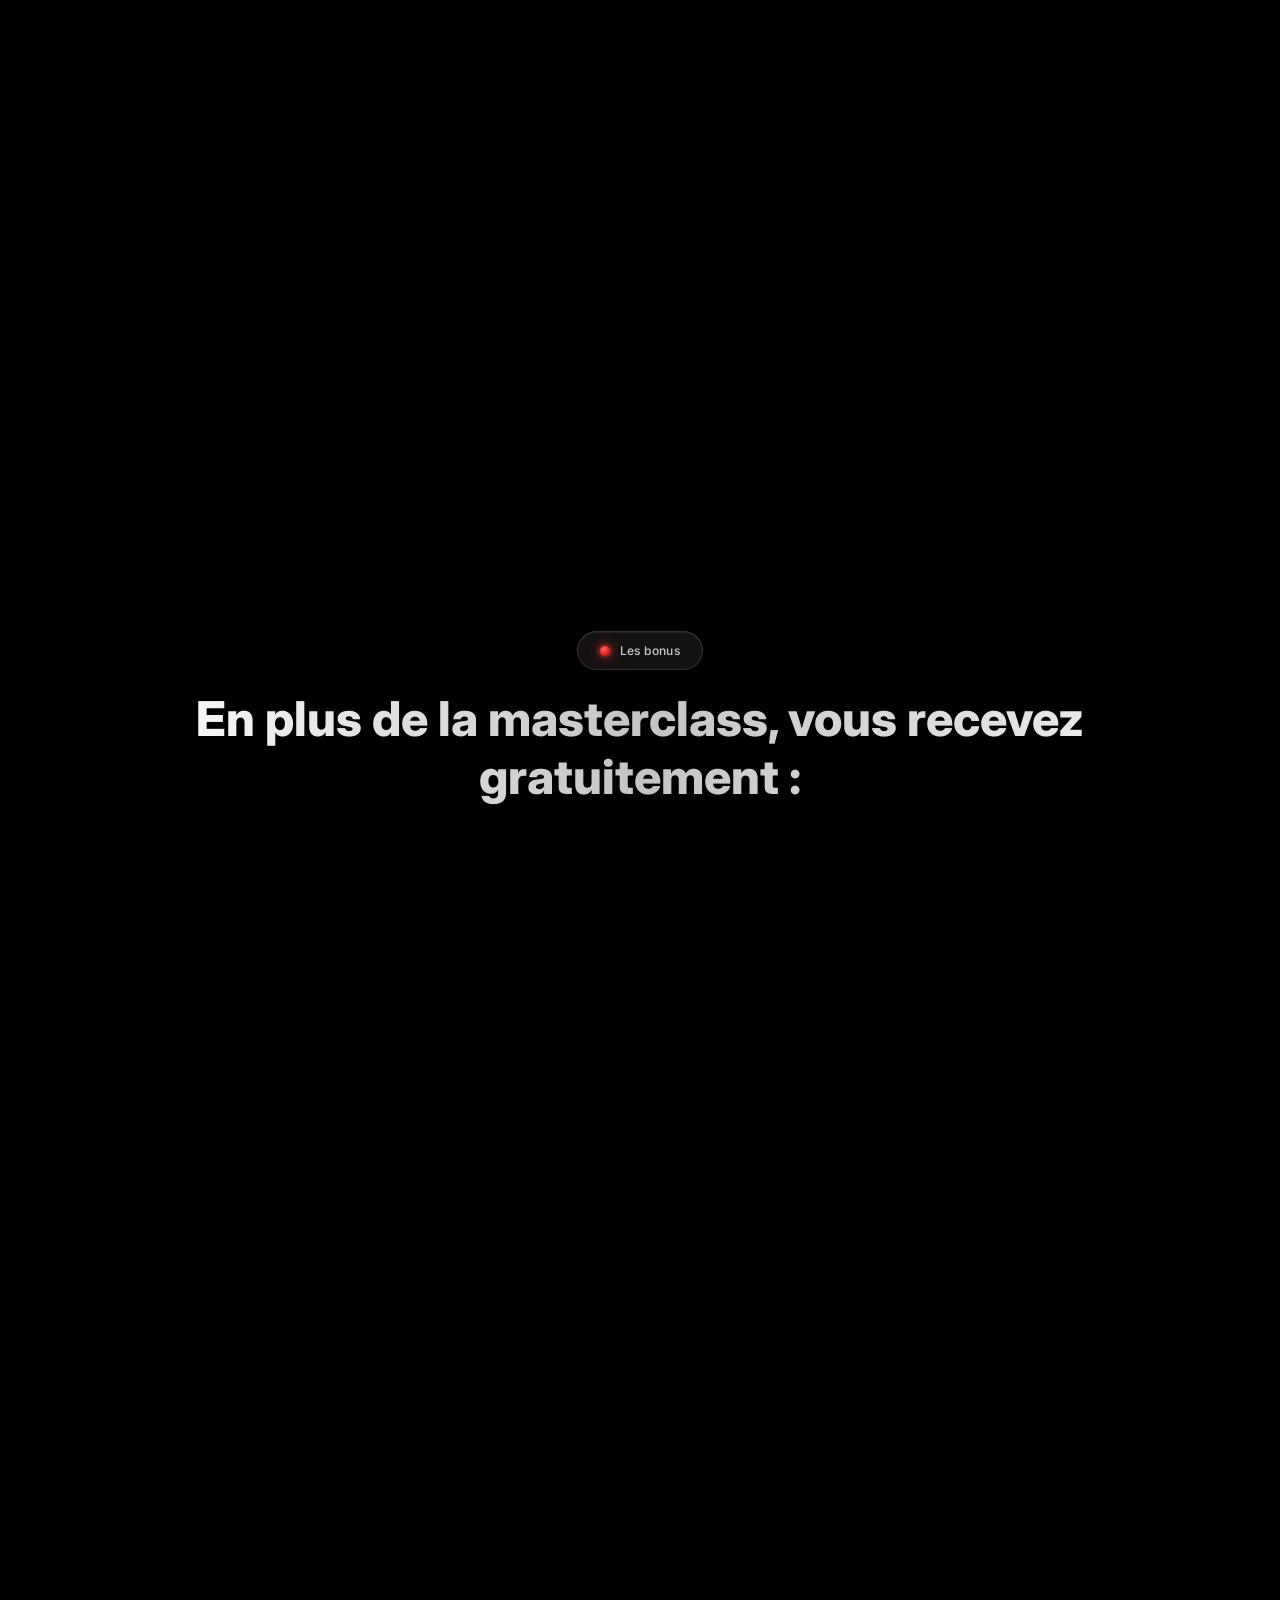
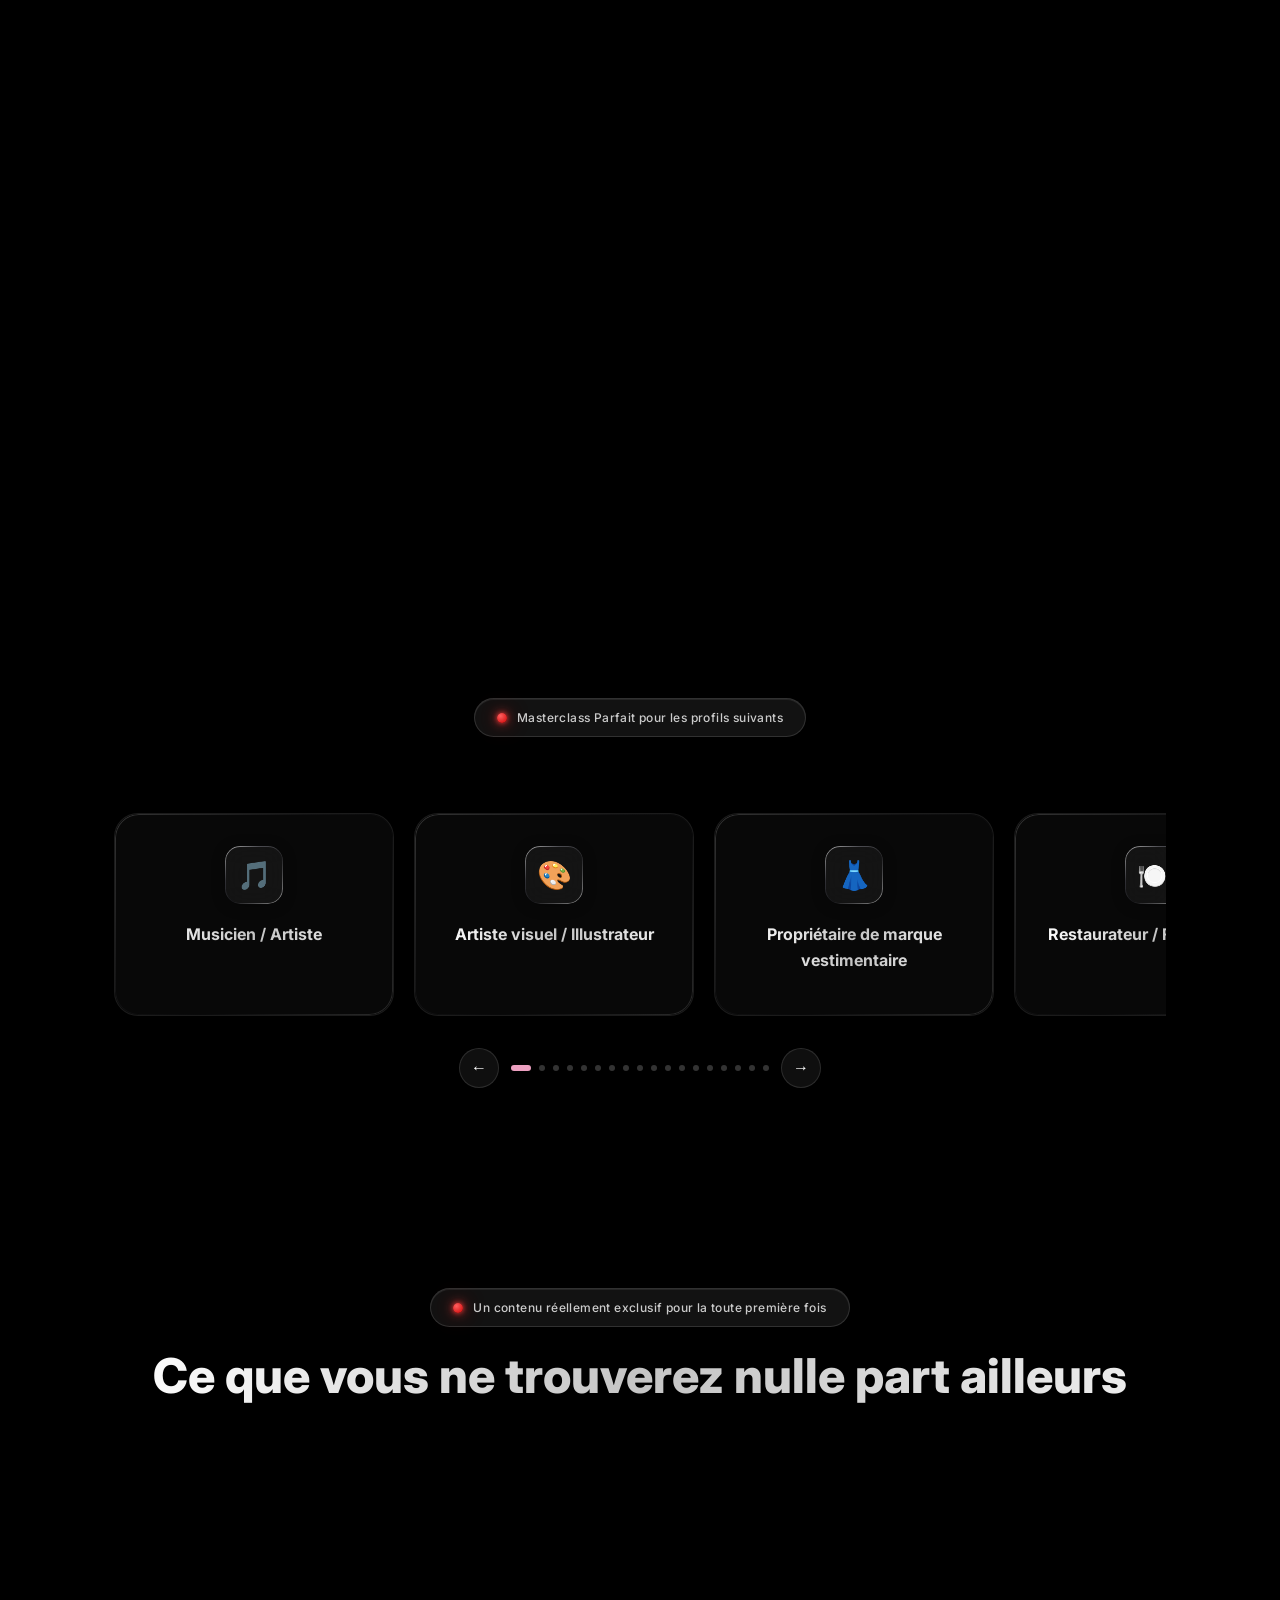
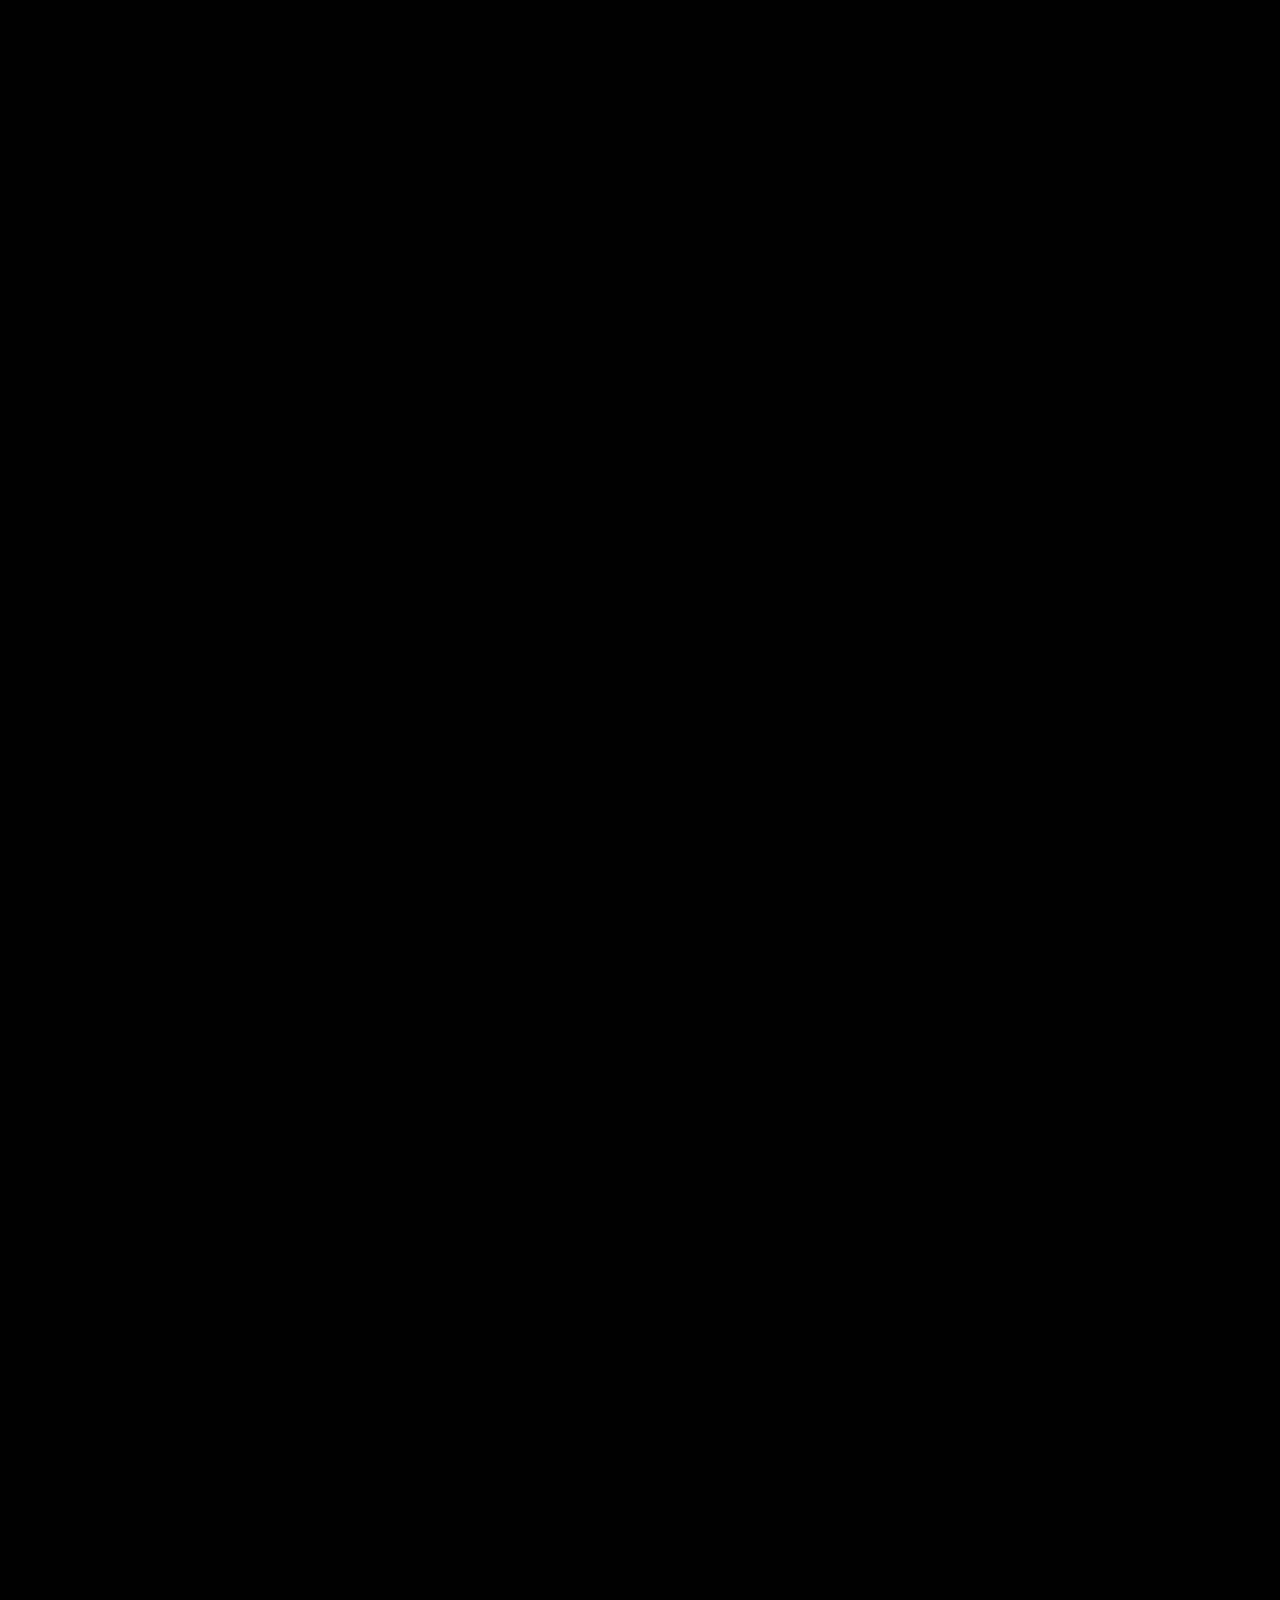
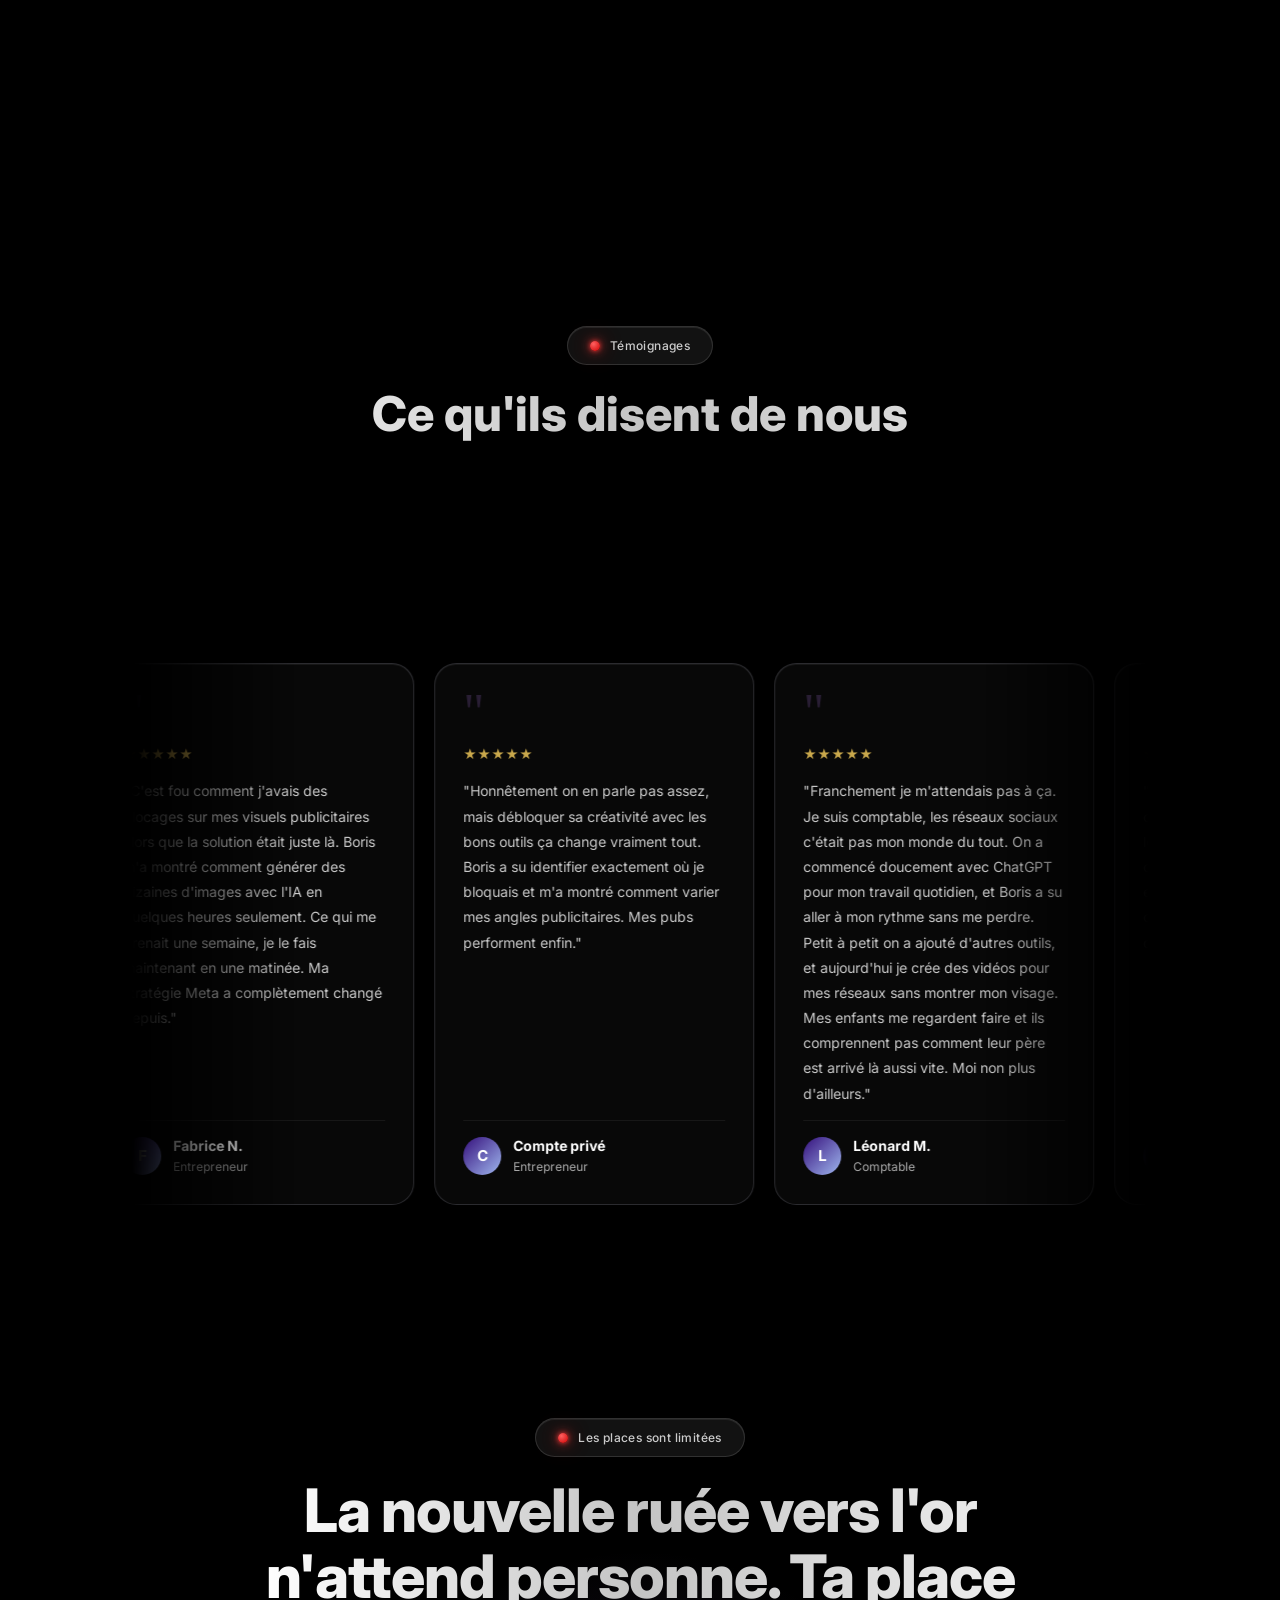
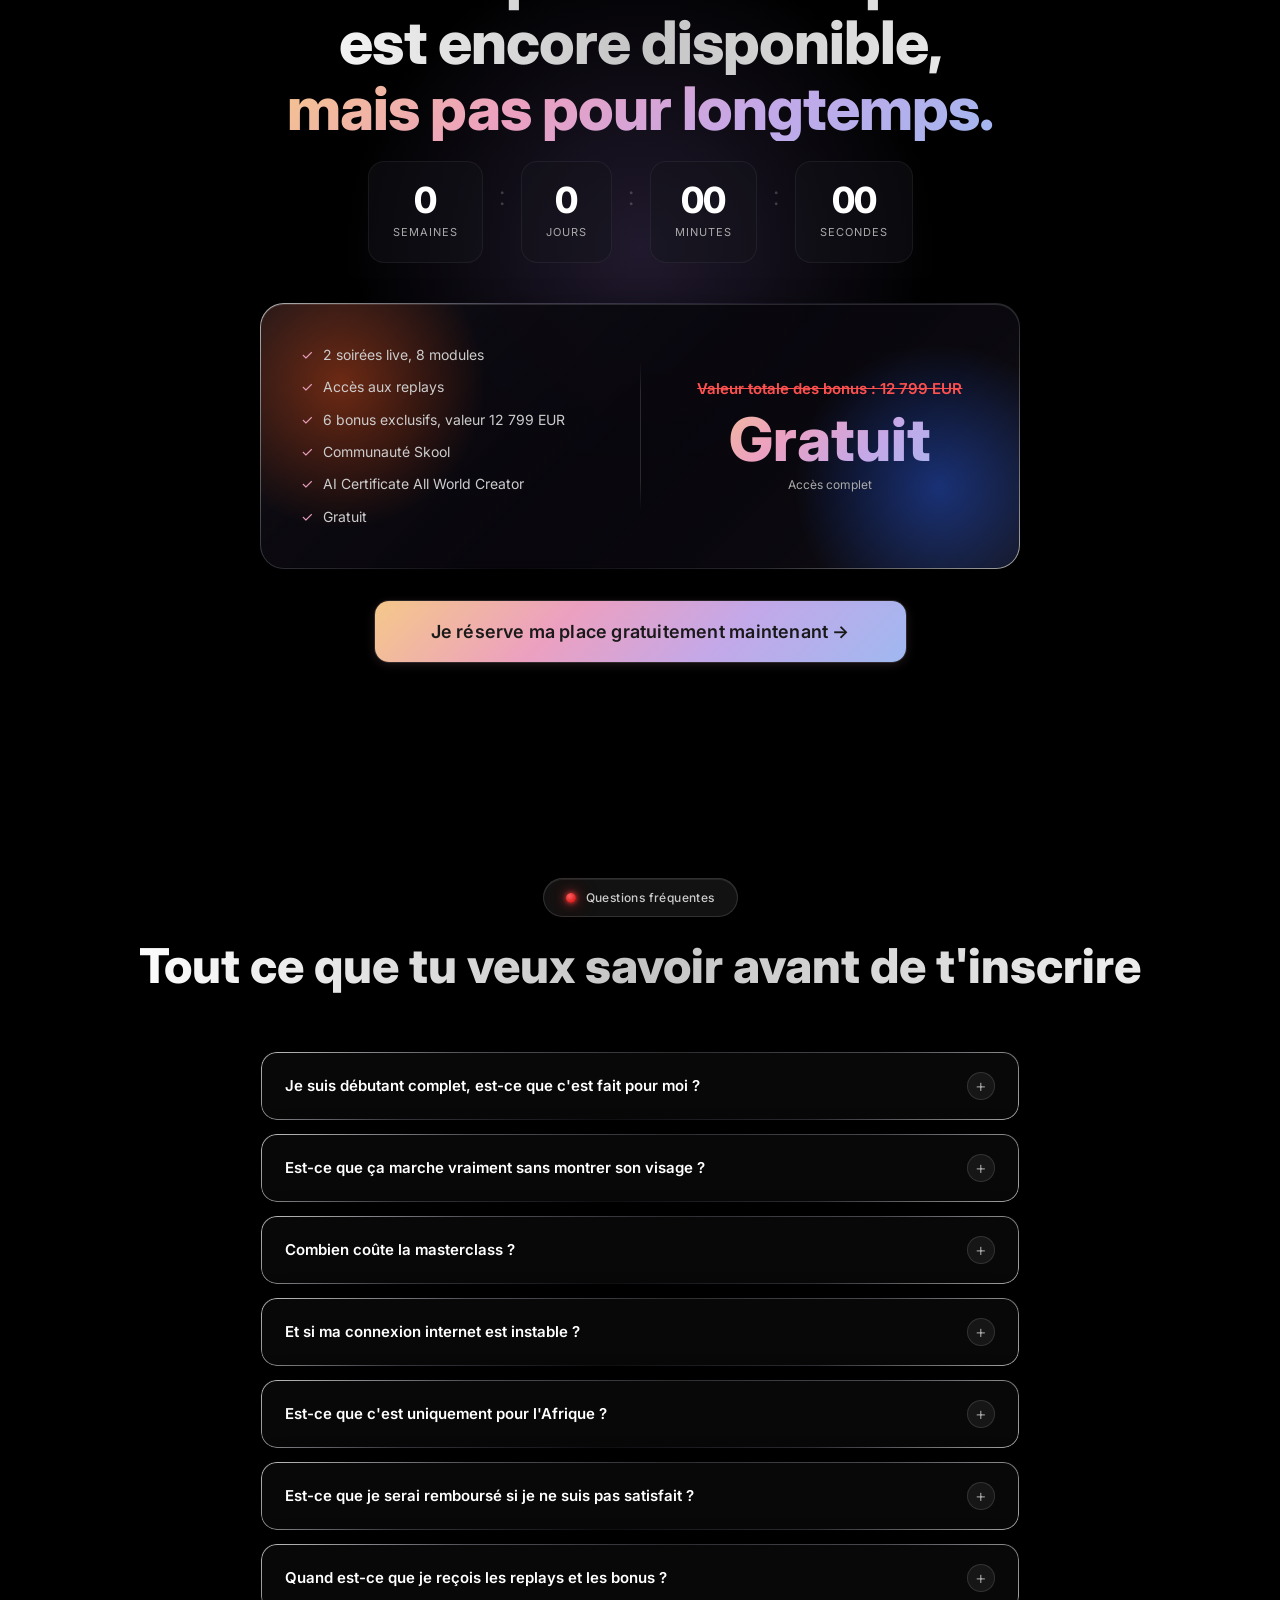
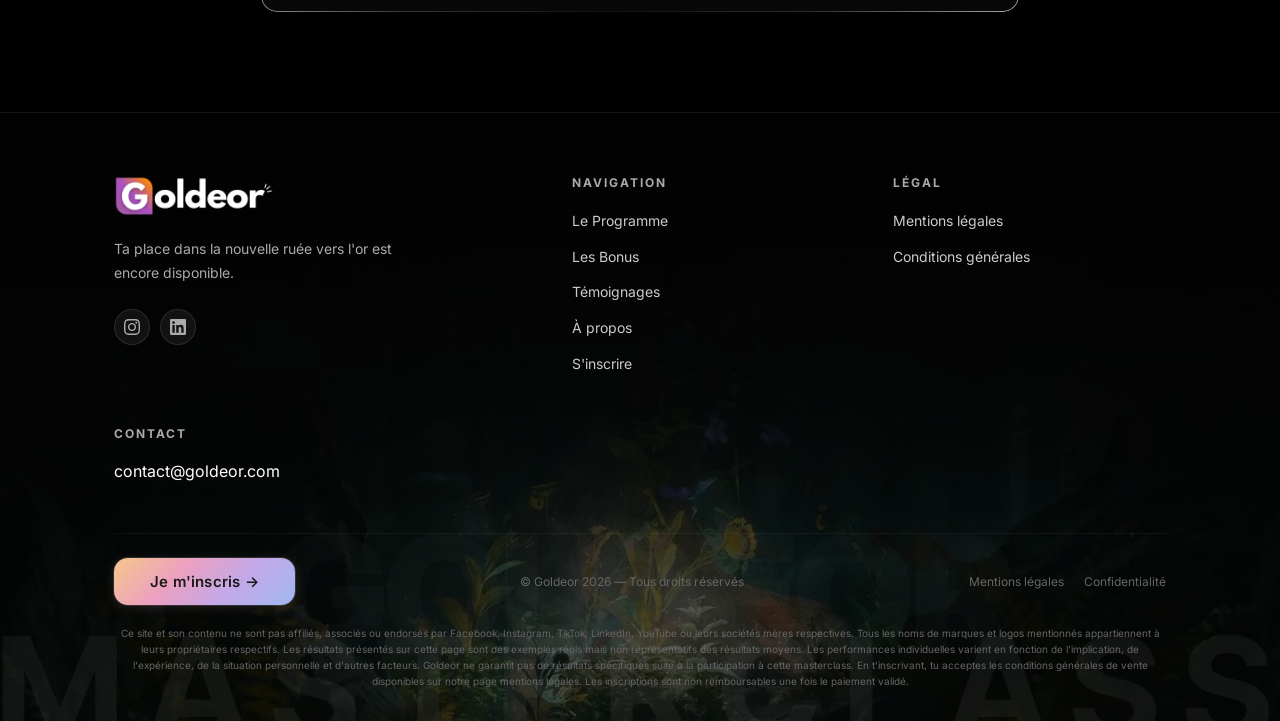
==== commit 3bed5ebc: "Update pricing and promotional text to reflect free access; add countdown timer to registration page" ====
--- a/index.html
+++ b/index.html
@@ -6,7 +6,7 @@
 
   <!-- SEO -->
   <title>Masterclass TikTok/YouTube IA - Monétise ton contenu sans montrer ton visage | Goldeor</title>
-  <meta name="description" content="En 2 soirées, découvre le système complet pour créer des avatars IA, faire exploser ta croissance sur TikTok/YouTube et monétiser ton contenu. Sans visage, sans studio. 53,36€ tout inclus." />
+  <meta name="description" content="En 2 soirées, découvre le système complet pour créer des avatars IA, faire exploser ta croissance sur TikTok/YouTube et monétiser ton contenu. Sans visage, sans studio. Gratuit, tout inclus." />
   <link rel="canonical" href="https://goldeor.com/masterclass" />
 
   <!-- OG -->
@@ -19,7 +19,7 @@
   <!-- Twitter Card -->
   <meta name="twitter:card" content="summary_large_image" />
   <meta name="twitter:title" content="Masterclass IA - Monétise TikTok/YouTube sans montrer ton visage | Goldeor" />
-  <meta name="twitter:description" content="En 2 soirées, tu maîtrises le système complet pour créer des avatars IA et monétiser ton contenu sur TikTok/YouTube. 7 et 8 Mai 2026. 53,36€ tout inclus." />
+  <meta name="twitter:description" content="En 2 soirées, tu maîtrises le système complet pour créer des avatars IA et monétiser ton contenu sur TikTok/YouTube. 7 et 8 Mai 2026. Gratuit, tout inclus." />
 
   <!-- Favicon -->
   <link rel="icon" type="image/png" href="assets/images/Favicon goldeor landing page.png" />
@@ -140,7 +140,7 @@
       </p>
       <button class="sticky-bar__cta"
               onclick="window.location.href='inscription.html'">
-        JE M'INSCRIS →
+        JE M'INSCRIS GRATUITEMENT →
       </button>
     </div>
   </div>
@@ -180,7 +180,7 @@
       <!-- CTA principal -->
       <button class="hero__cta-btn"
               onclick="window.location.href='inscription.html'">
-        Je réserve ma place →
+        Je réserve ma place gratuitement →
       </button>
 
       <!-- Micro-texte -->
@@ -199,7 +199,7 @@
         </div>
         <div class="hero__stat-divider"></div>
         <div class="hero__stat">
-          <div class="hero__stat-number">53,36€</div>
+          <div class="hero__stat-number">Gratuit</div>
           <div class="hero__stat-label">Tout inclus</div>
         </div>
       </div>
@@ -354,7 +354,7 @@
           </ul>
           <button class="prog-card__cta"
                   onclick="window.location.href='inscription.html'">
-            Je m'inscris →
+            Je m'inscris gratuitement →
           </button>
         </div>
 
@@ -390,7 +390,7 @@
           </ul>
           <button class="prog-card__cta"
                   onclick="window.location.href='inscription.html'">
-            Je m'inscris →
+            Je m'inscris gratuitement →
           </button>
         </div>
 
@@ -657,10 +657,9 @@
           <h3 class="avantages__card-title">Ce que vous débloquez</h3>
           <p class="avantages__card-subtitle">Une seule inscription, tout inclus</p>
           <div class="avantages__card-price">
-            <span class="avantages__card-amount">53,36 €</span>
-          </div>
-          <p class="avantages__card-fcfa">≈ 35 000 XOF/XAF</p>
-          <p class="avantages__card-price-note">Accès complet — paiement unique</p>
+            <span class="avantages__card-amount">Gratuit</span>
+          </div>
+          <p class="avantages__card-price-note">Accès complet</p>
           <div class="avantages__card-includes">
             <div class="avantages__card-include">
               <span class="avantages__card-include-icon">✓</span>
@@ -689,7 +688,7 @@
           </div>
           <button class="btn-primary avantages__card-cta"
                   onclick="window.location.href='inscription.html'">
-            Je veux mon accès maintenant
+            Je veux mon accès gratuit maintenant
           </button>
         </div>
       </div>
@@ -941,22 +940,20 @@
               </div>
               <div class="cta-final__offer-item">
                 <span class="cta-final__offer-item-icon">✓</span>
-                53,36 EUR, paiement unique
+                Gratuit
               </div>
             </div>
             <div class="cta-final__offer-divider"></div>
             <div class="cta-final__offer-pricing">
               <p class="cta-final__offer-original">Valeur totale des bonus : <s>12 799 EUR</s></p>
-              <p class="cta-final__offer-price">53,36 EUR</p>
-              <p class="cta-final__offer-fcfa">35 000 XOF/XAF</p>
-              <p class="cta-final__offer-note">Accès complet — paiement unique</p>
-              <p class="cta-final__offer-payment">Orange Money &bull; MTN MoMo &bull; Wave &bull; Carte bancaire</p>
+              <p class="cta-final__offer-price">Gratuit</p>
+              <p class="cta-final__offer-note">Accès complet</p>
             </div>
           </div>
         </div>
 
         <button class="btn-primary cta-final__btn">
-          Je réserve ma place maintenant →
+          Je réserve ma place gratuitement maintenant →
         </button>
 
       </div>
@@ -995,11 +992,11 @@
 
         <div class="faq__item">
           <button class="faq__question" aria-expanded="false">
-            <span>Comment je paie si je suis en Afrique ?</span>
+            <span>Combien coûte la masterclass ?</span>
             <span class="faq__icon">+</span>
           </button>
           <div class="faq__answer">
-            <p>Tu peux payer via Orange Money, MTN MoMo, Wave ou carte bancaire. Le paiement est sécurisé et prend moins de 2 minutes.</p>
+            <p>La masterclass est entièrement gratuite. Tu accèdes aux 2 soirées en live, aux replays et aux 6 bonus exclusifs sans aucun paiement. Il te suffit de réserver ta place via le formulaire d'inscription.</p>
           </div>
         </div>
 
@@ -1029,7 +1026,7 @@
             <span class="faq__icon">+</span>
           </button>
           <div class="faq__answer">
-            <p>L'accès aux replays, aux bonus et à la communauté Skool étant livré dès ton inscription, la masterclass est non remboursable. En revanche, la valeur de ce que tu reçois dépasse largement les 53,36 EUR investis.</p>
+            <p>La masterclass est entièrement gratuite, donc la question du remboursement ne se pose pas. Tu accèdes à l'intégralité du contenu sans aucune contrepartie financière.</p>
           </div>
         </div>
 
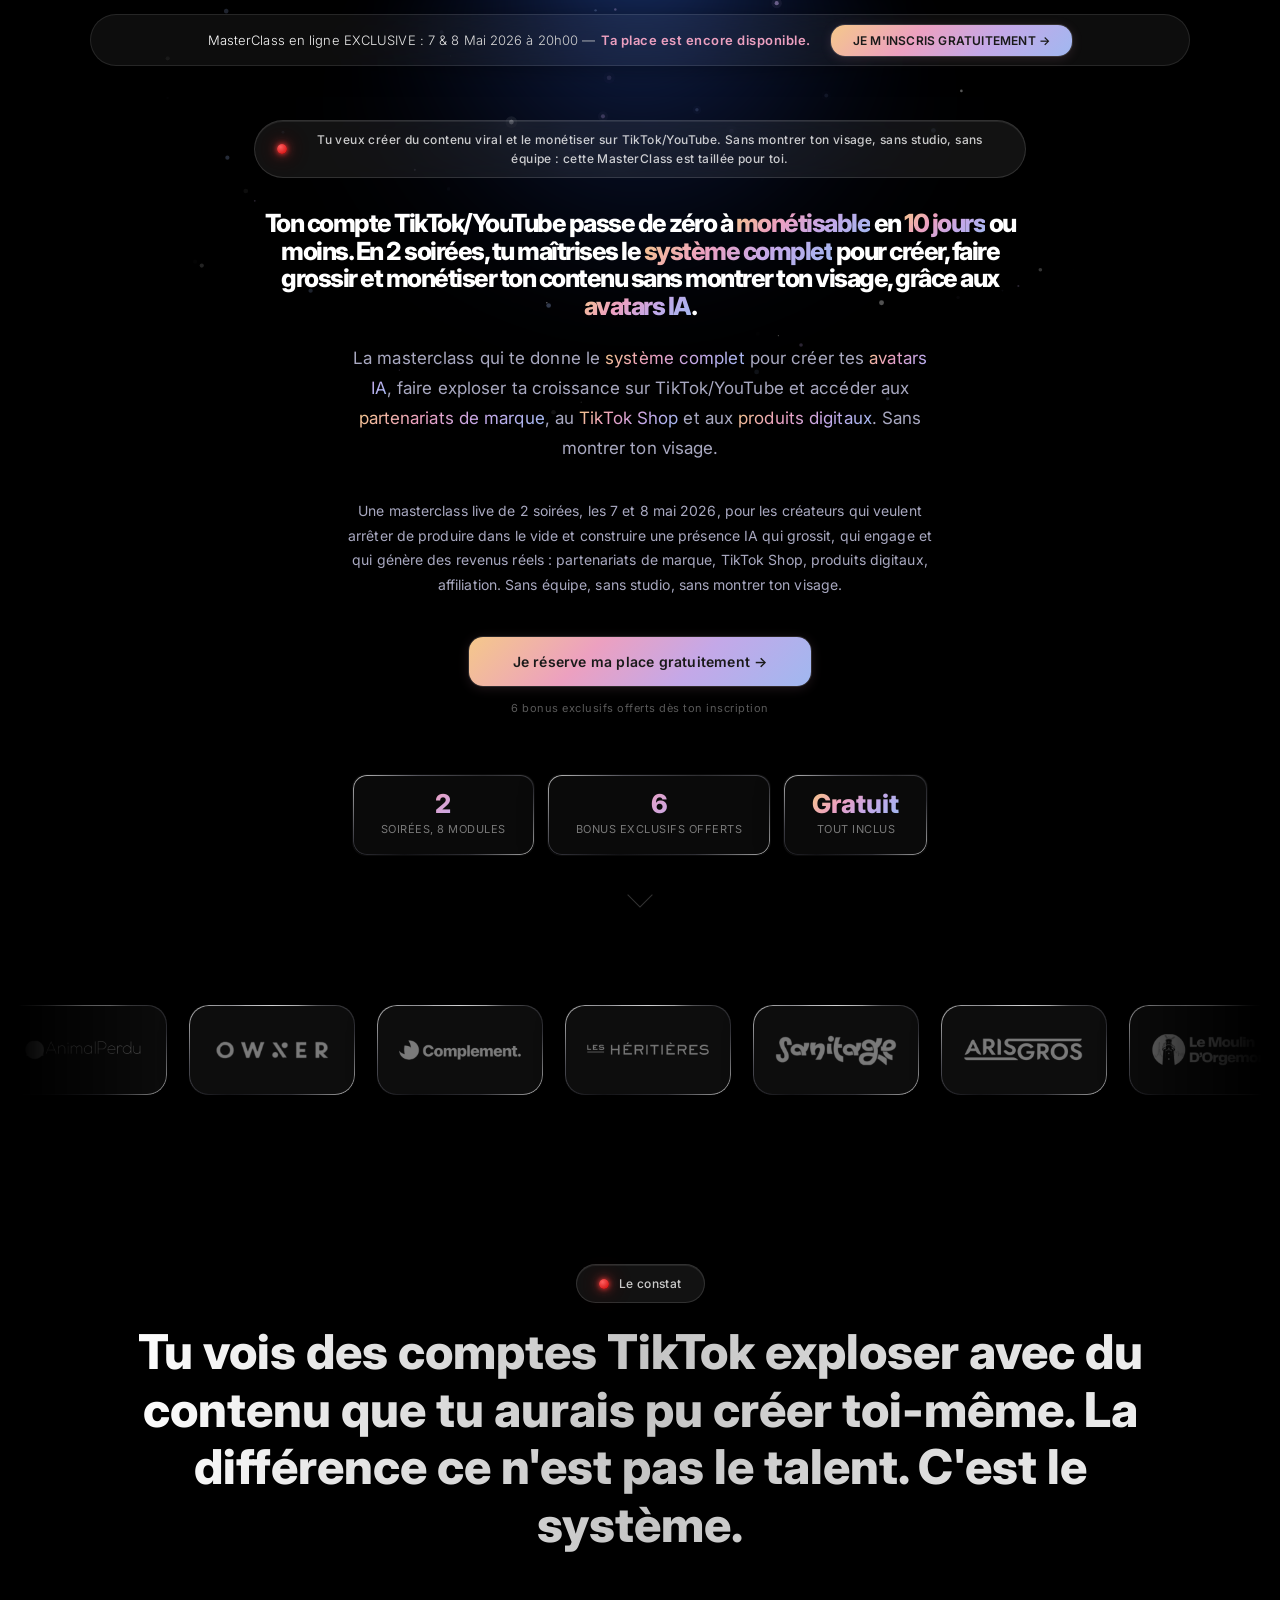
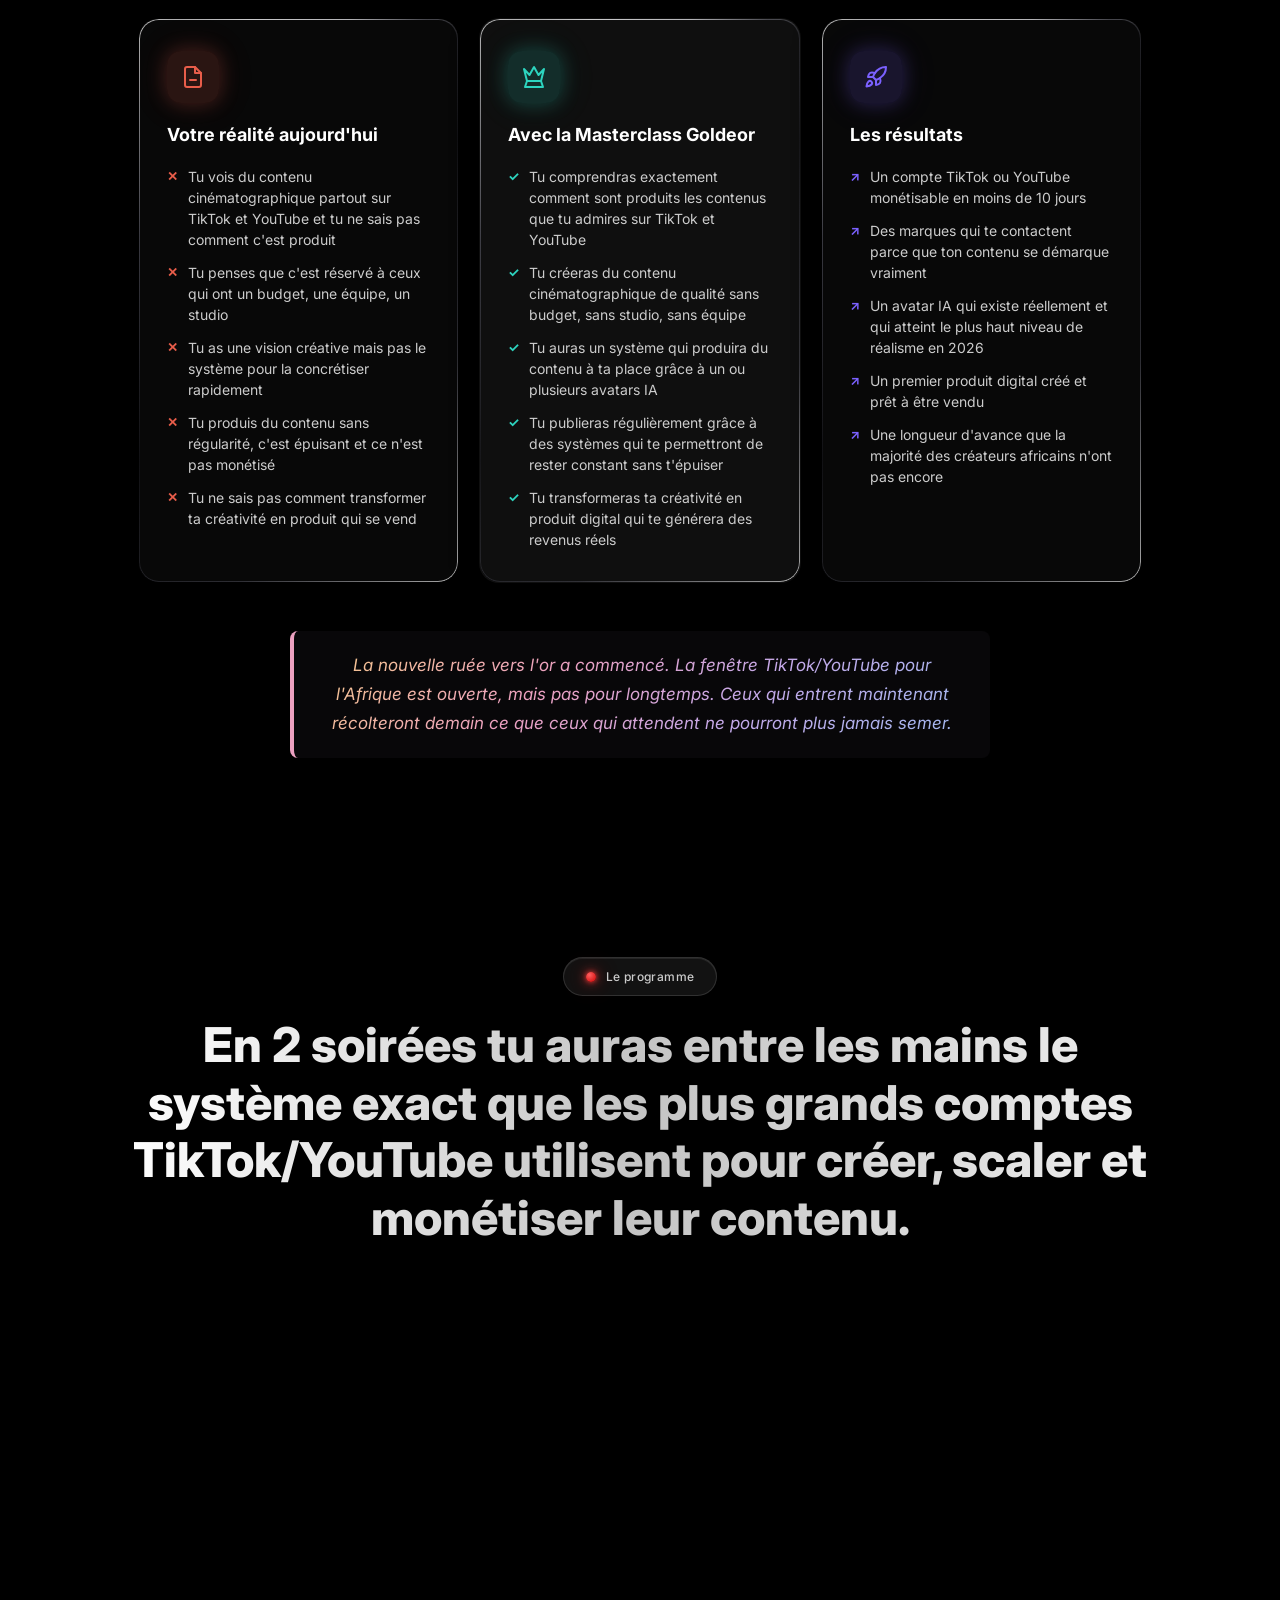
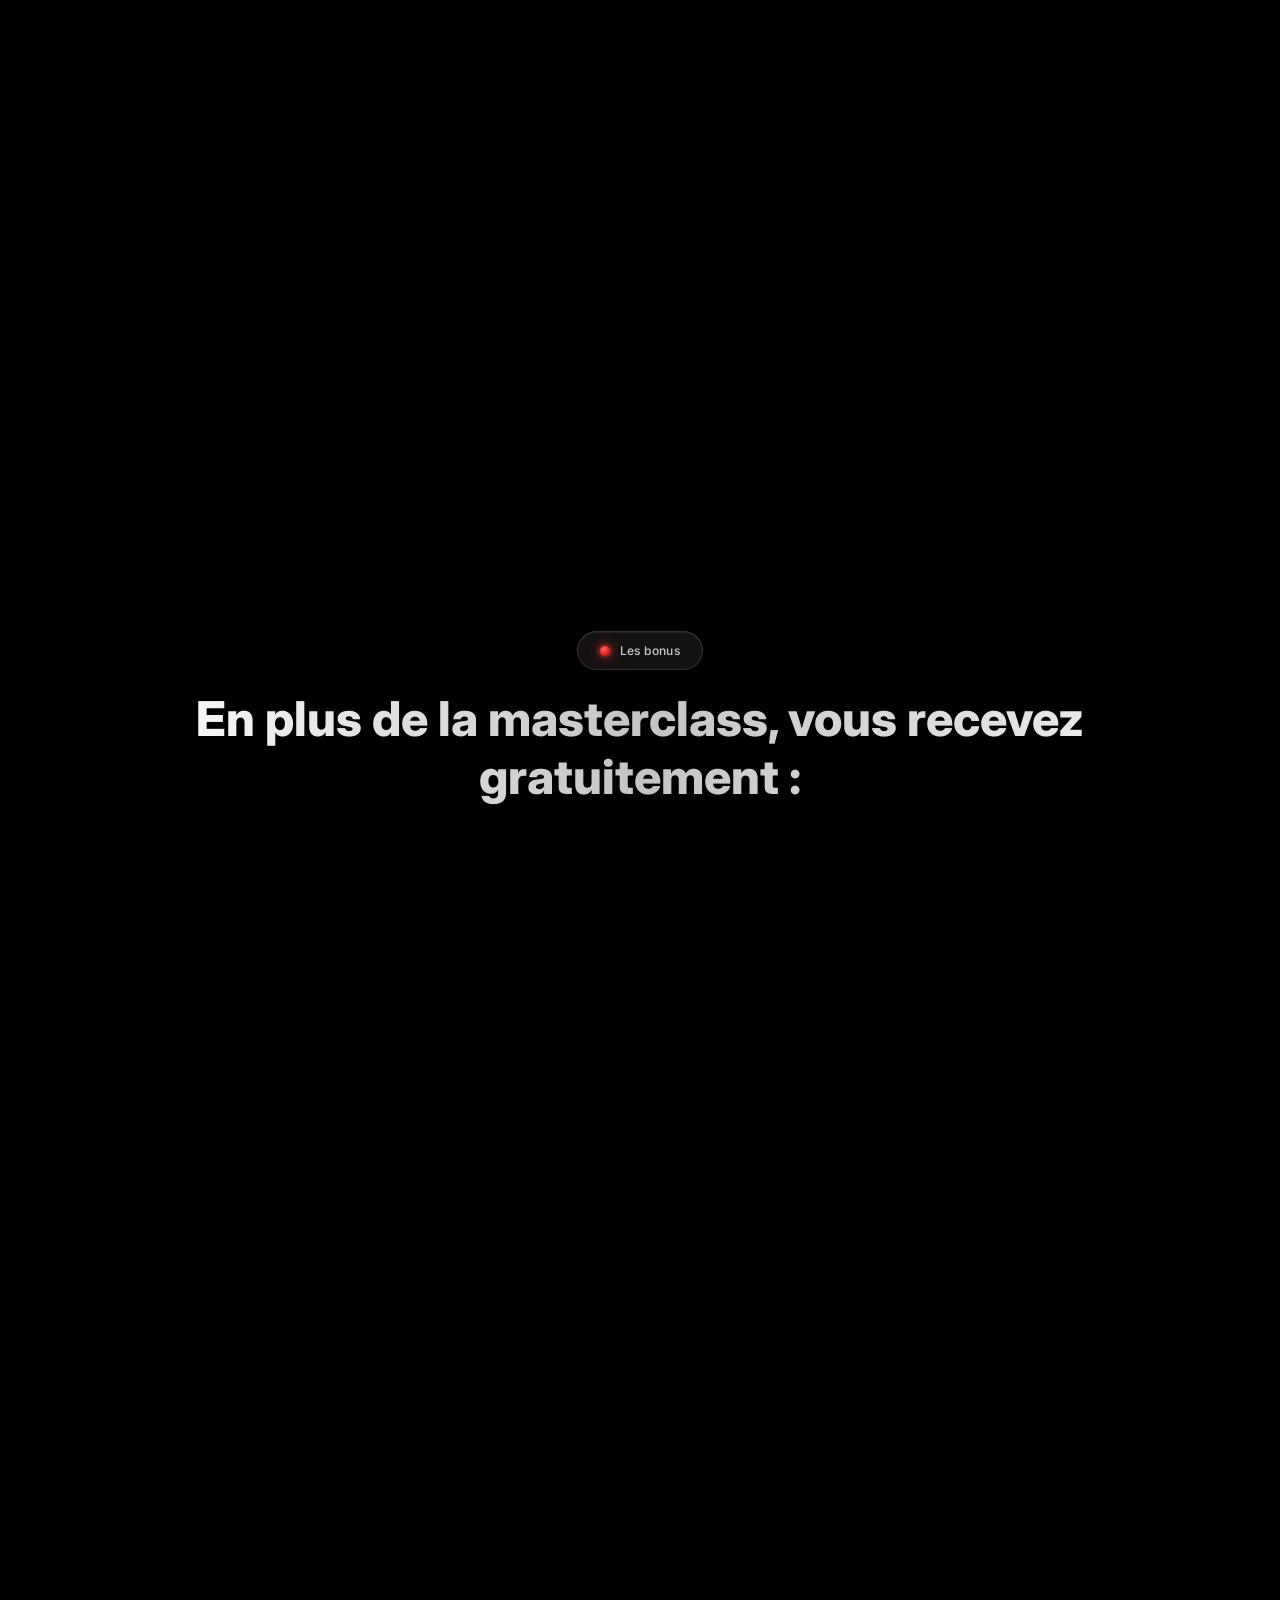
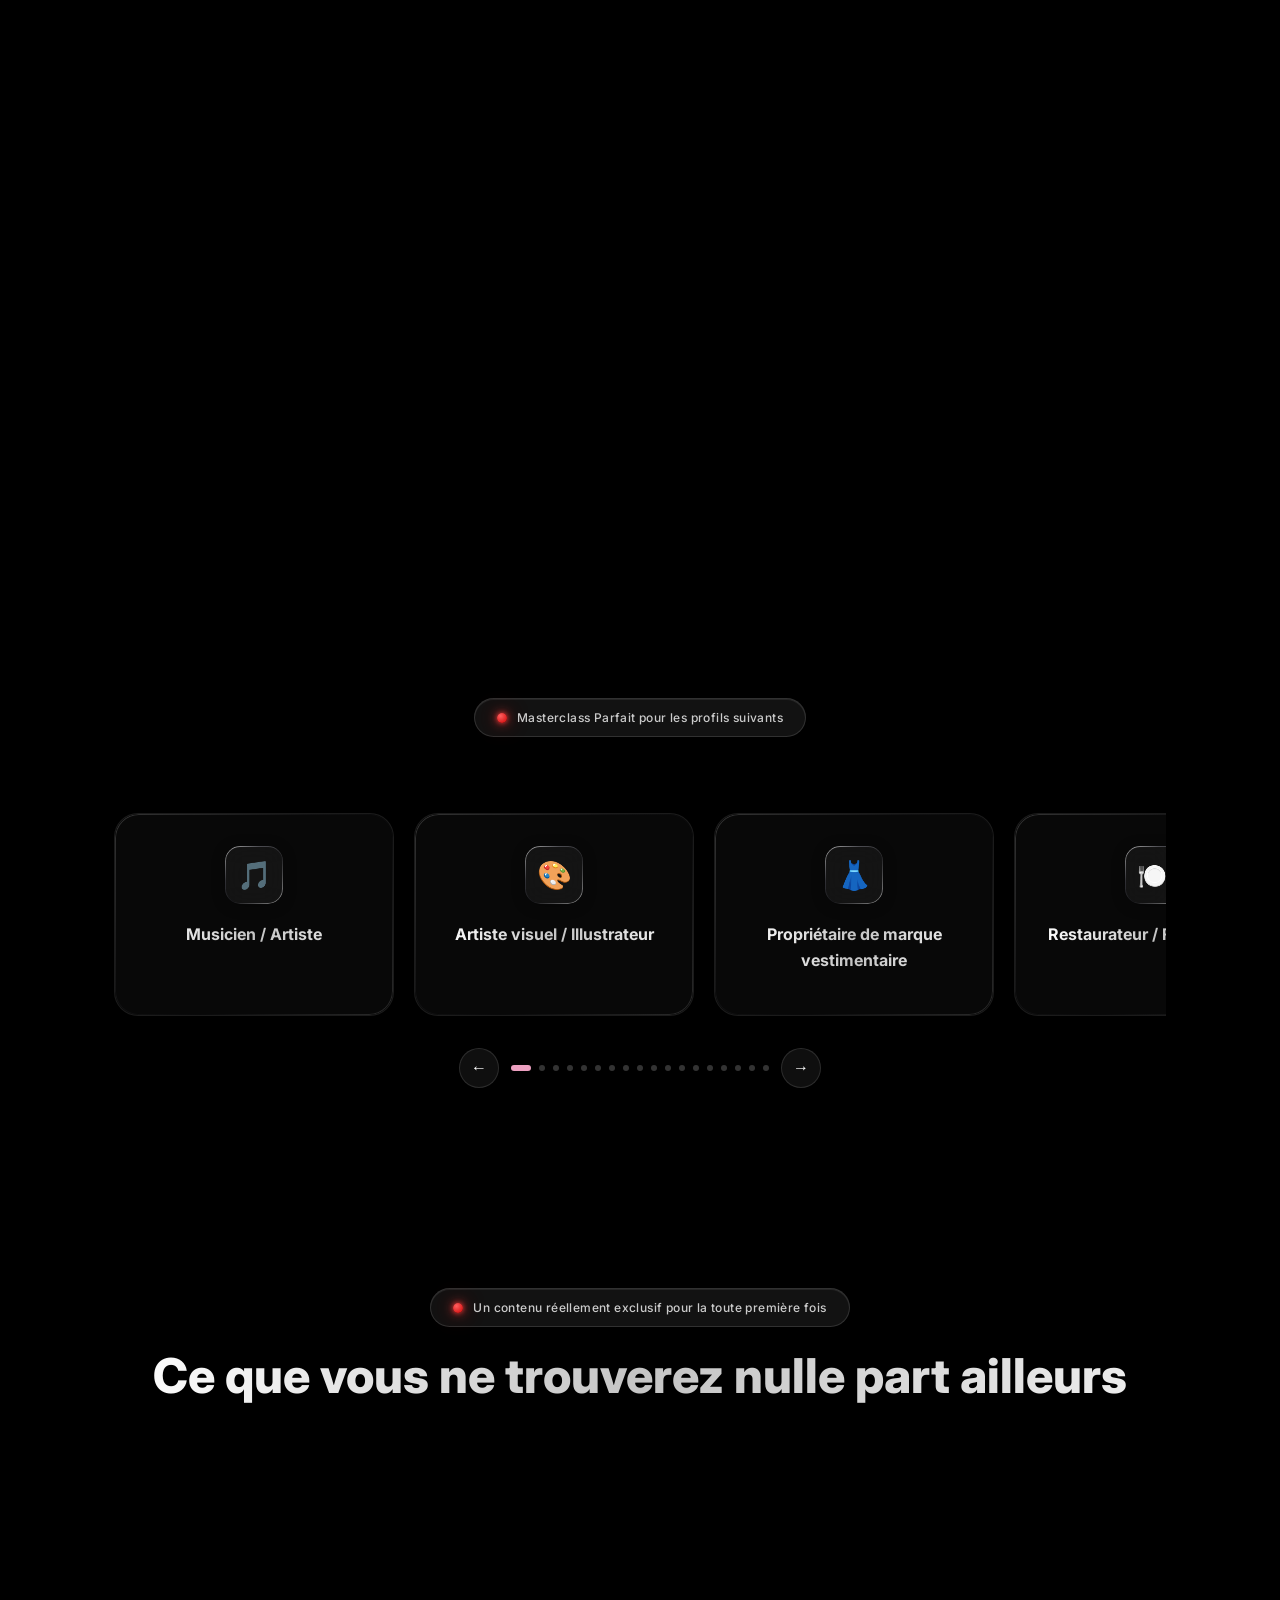
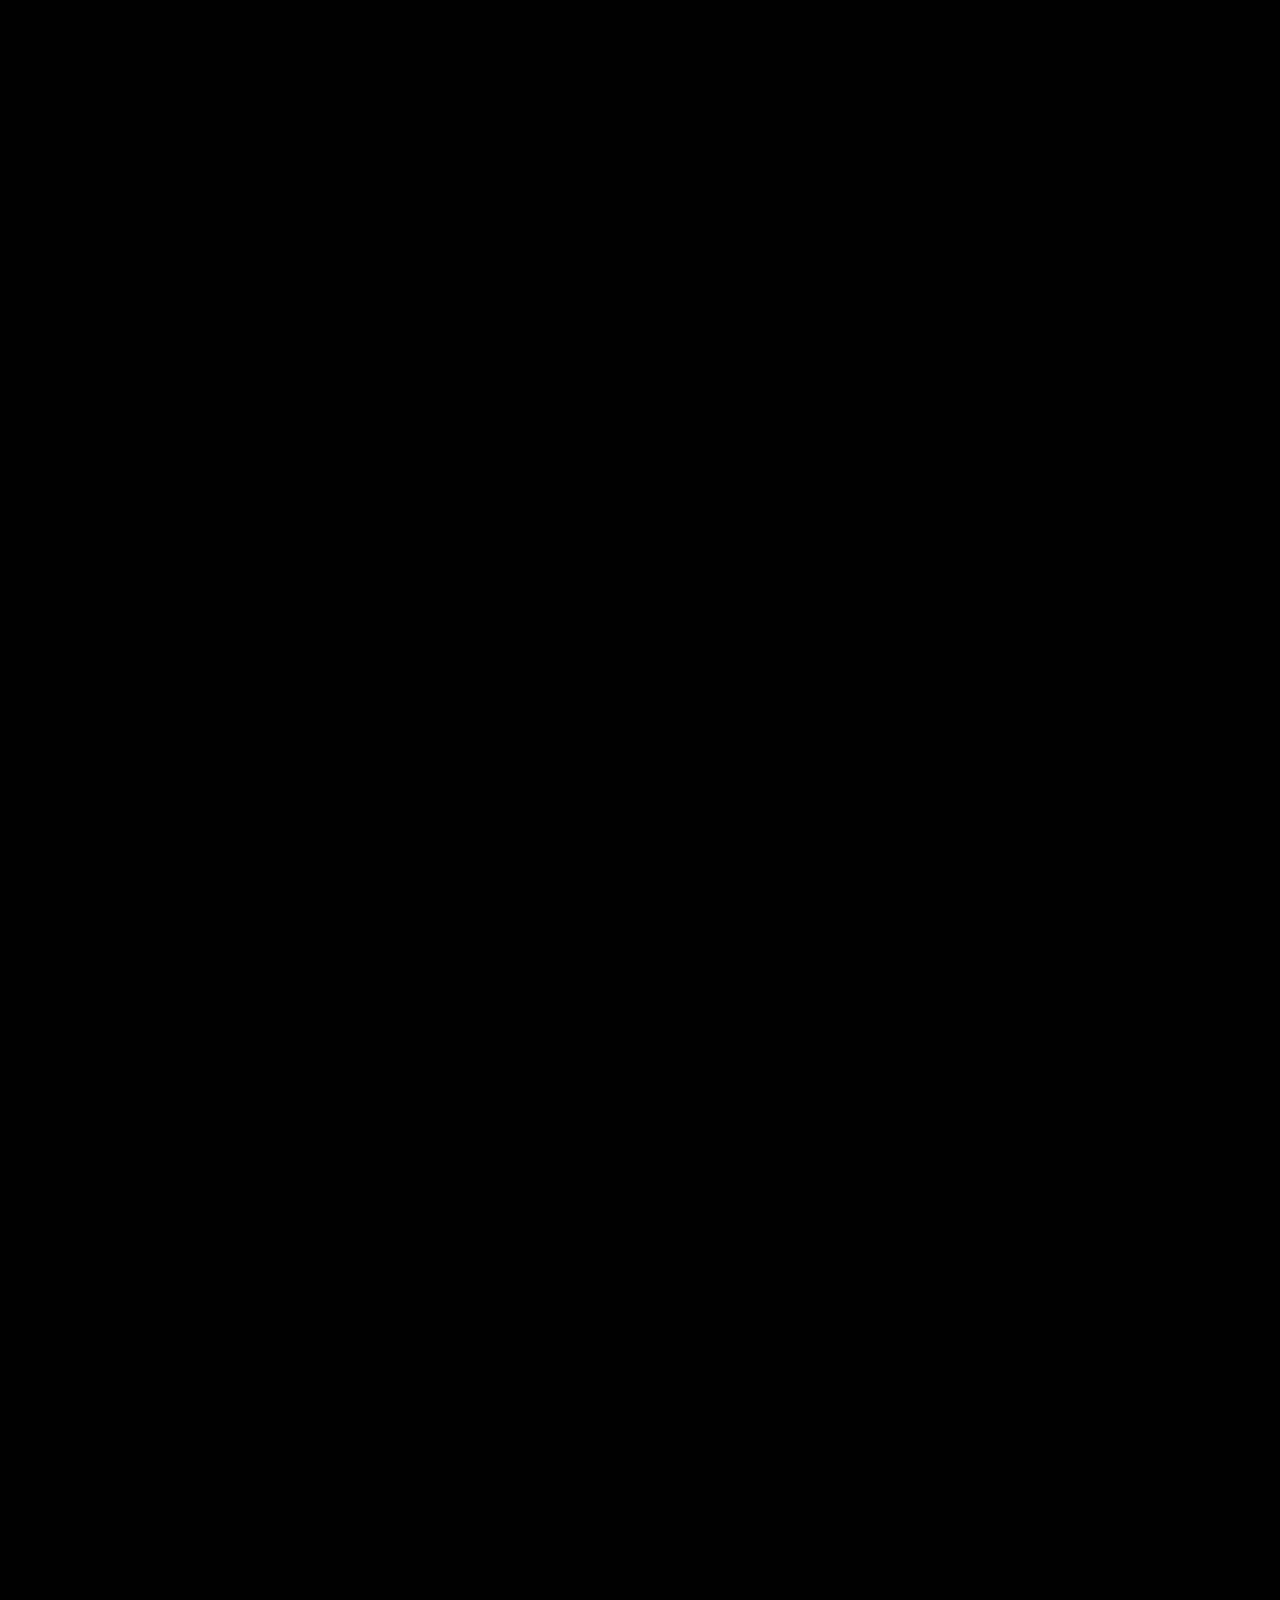
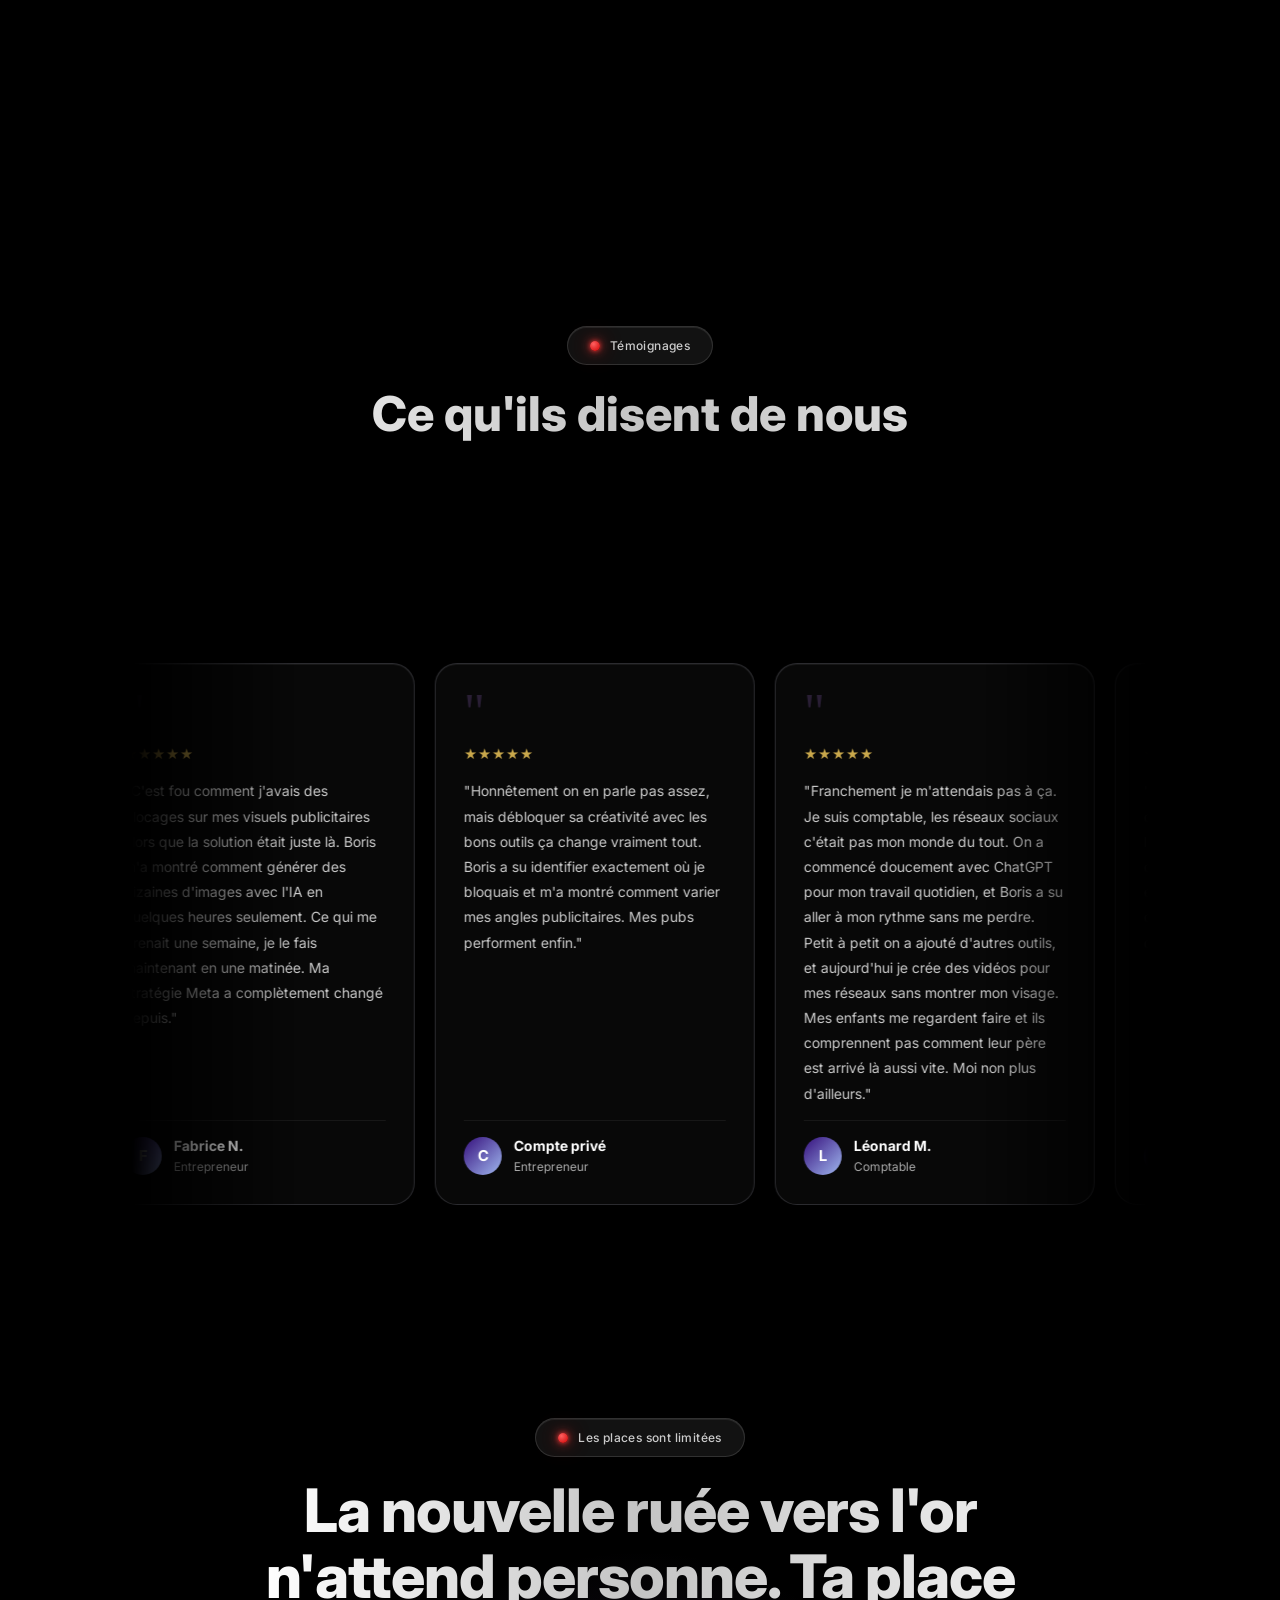
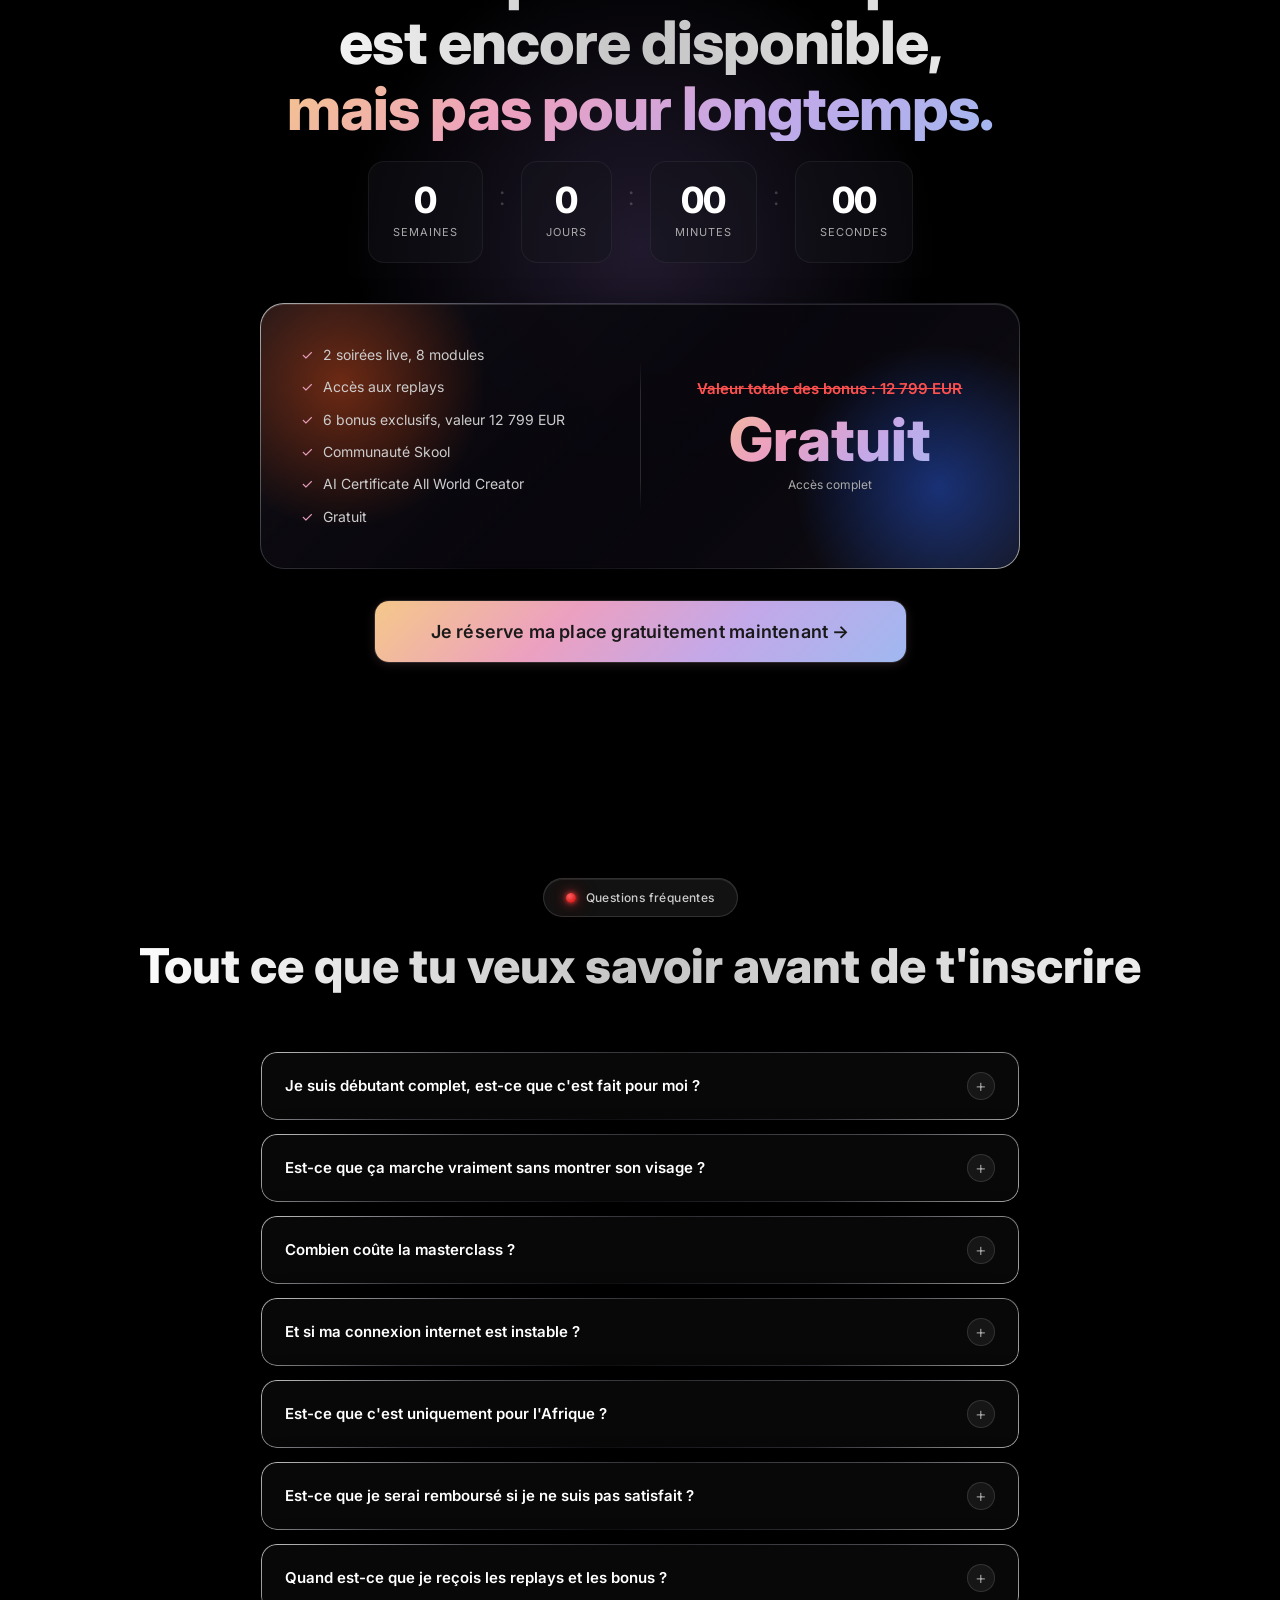
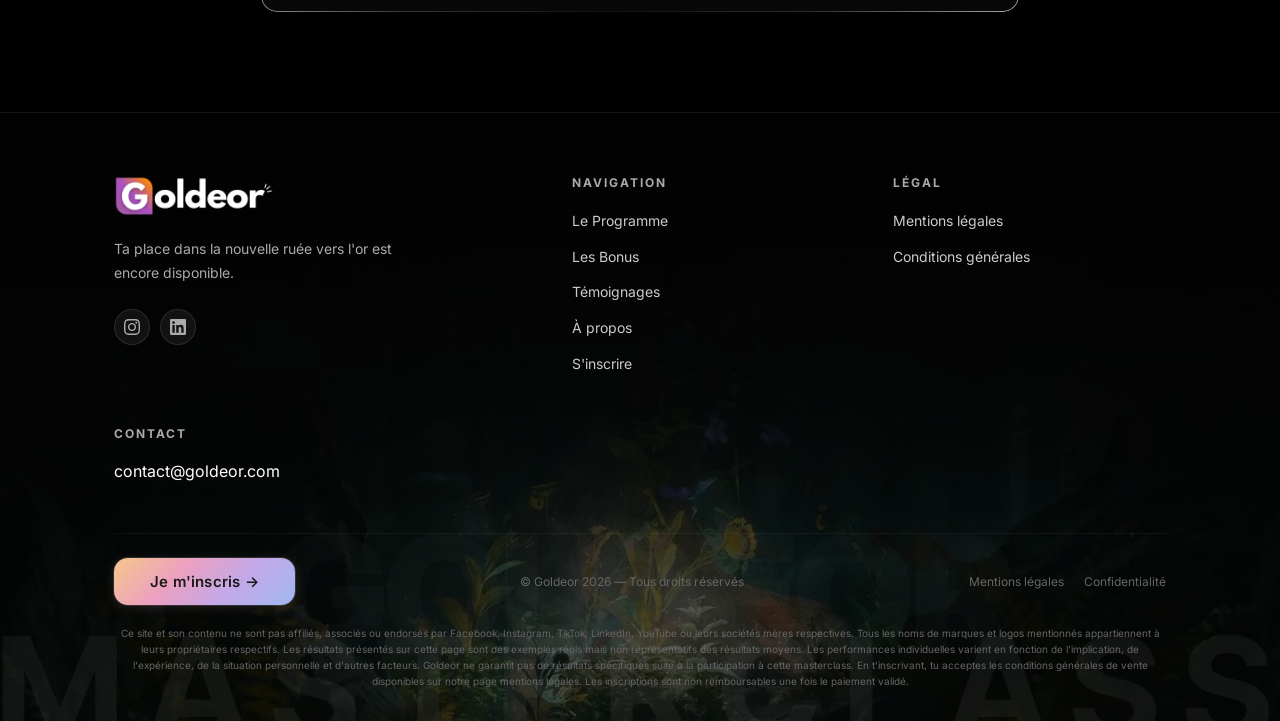
==== commit 11c48c8e: "Add Meta Pixel tracking code to multiple HTML files for improved analytics" ====
--- a/index.html
+++ b/index.html
@@ -43,6 +43,24 @@
   <link rel="stylesheet" href="css/cta-final.css" />
   <link rel="stylesheet" href="css/faq.css" />
   <link rel="stylesheet" href="css/footer.css" />
+
+  <!-- Meta Pixel Code -->
+  <script>
+  !function(f,b,e,v,n,t,s)
+  {if(f.fbq)return;n=f.fbq=function(){n.callMethod?
+  n.callMethod.apply(n,arguments):n.queue.push(arguments)};
+  if(!f._fbq)f._fbq=n;n.push=n;n.loaded=!0;n.version='2.0';
+  n.queue=[];t=b.createElement(e);t.async=!0;
+  t.src=v;s=b.getElementsByTagName(e)[0];
+  s.parentNode.insertBefore(t,s)}(window, document,'script',
+  'https://connect.facebook.net/en_US/fbevents.js');
+  fbq('init', '750034763957379');
+  fbq('track', 'PageView');
+  </script>
+  <noscript><img height="1" width="1" style="display:none"
+  src="https://www.facebook.com/tr?id=750034763957379&ev=PageView&noscript=1"
+  /></noscript>
+  <!-- End Meta Pixel Code -->
 
   <!-- Style spécifique Variant B : Hero différent -->
   <style>
